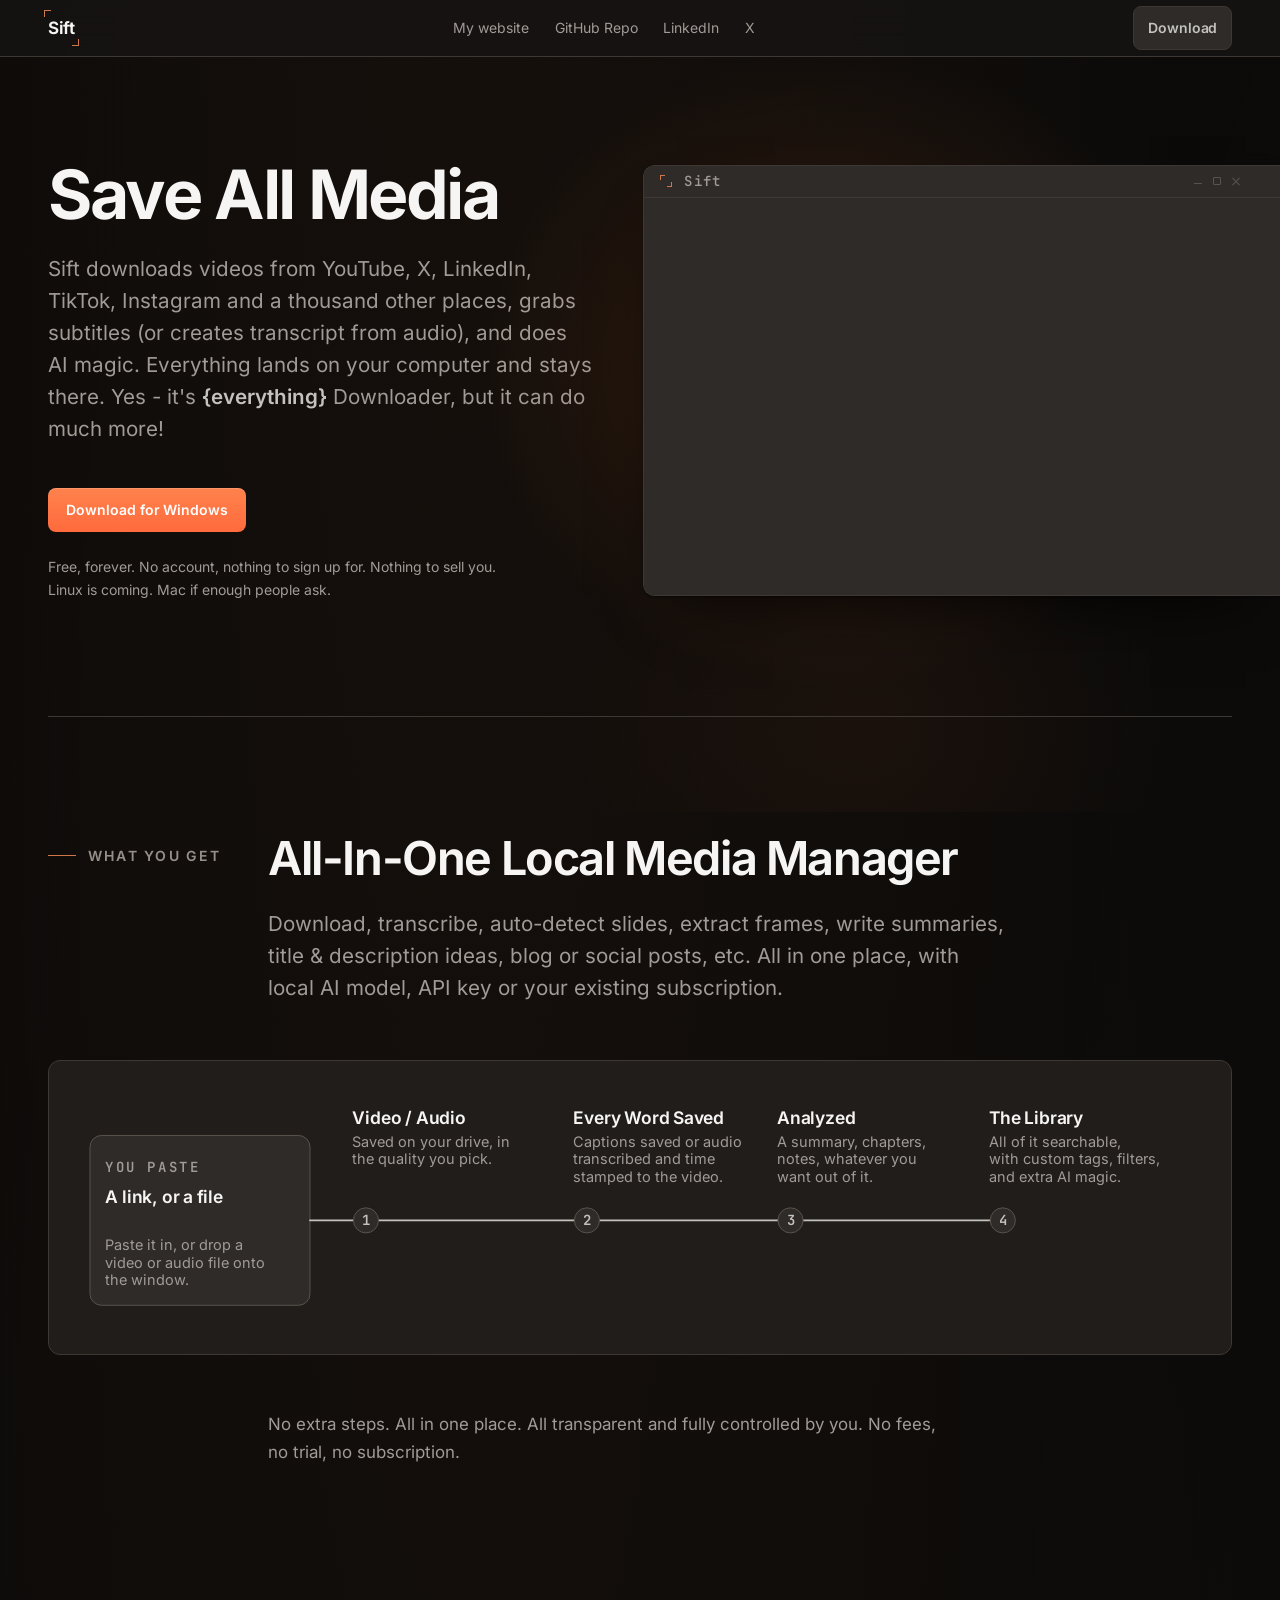
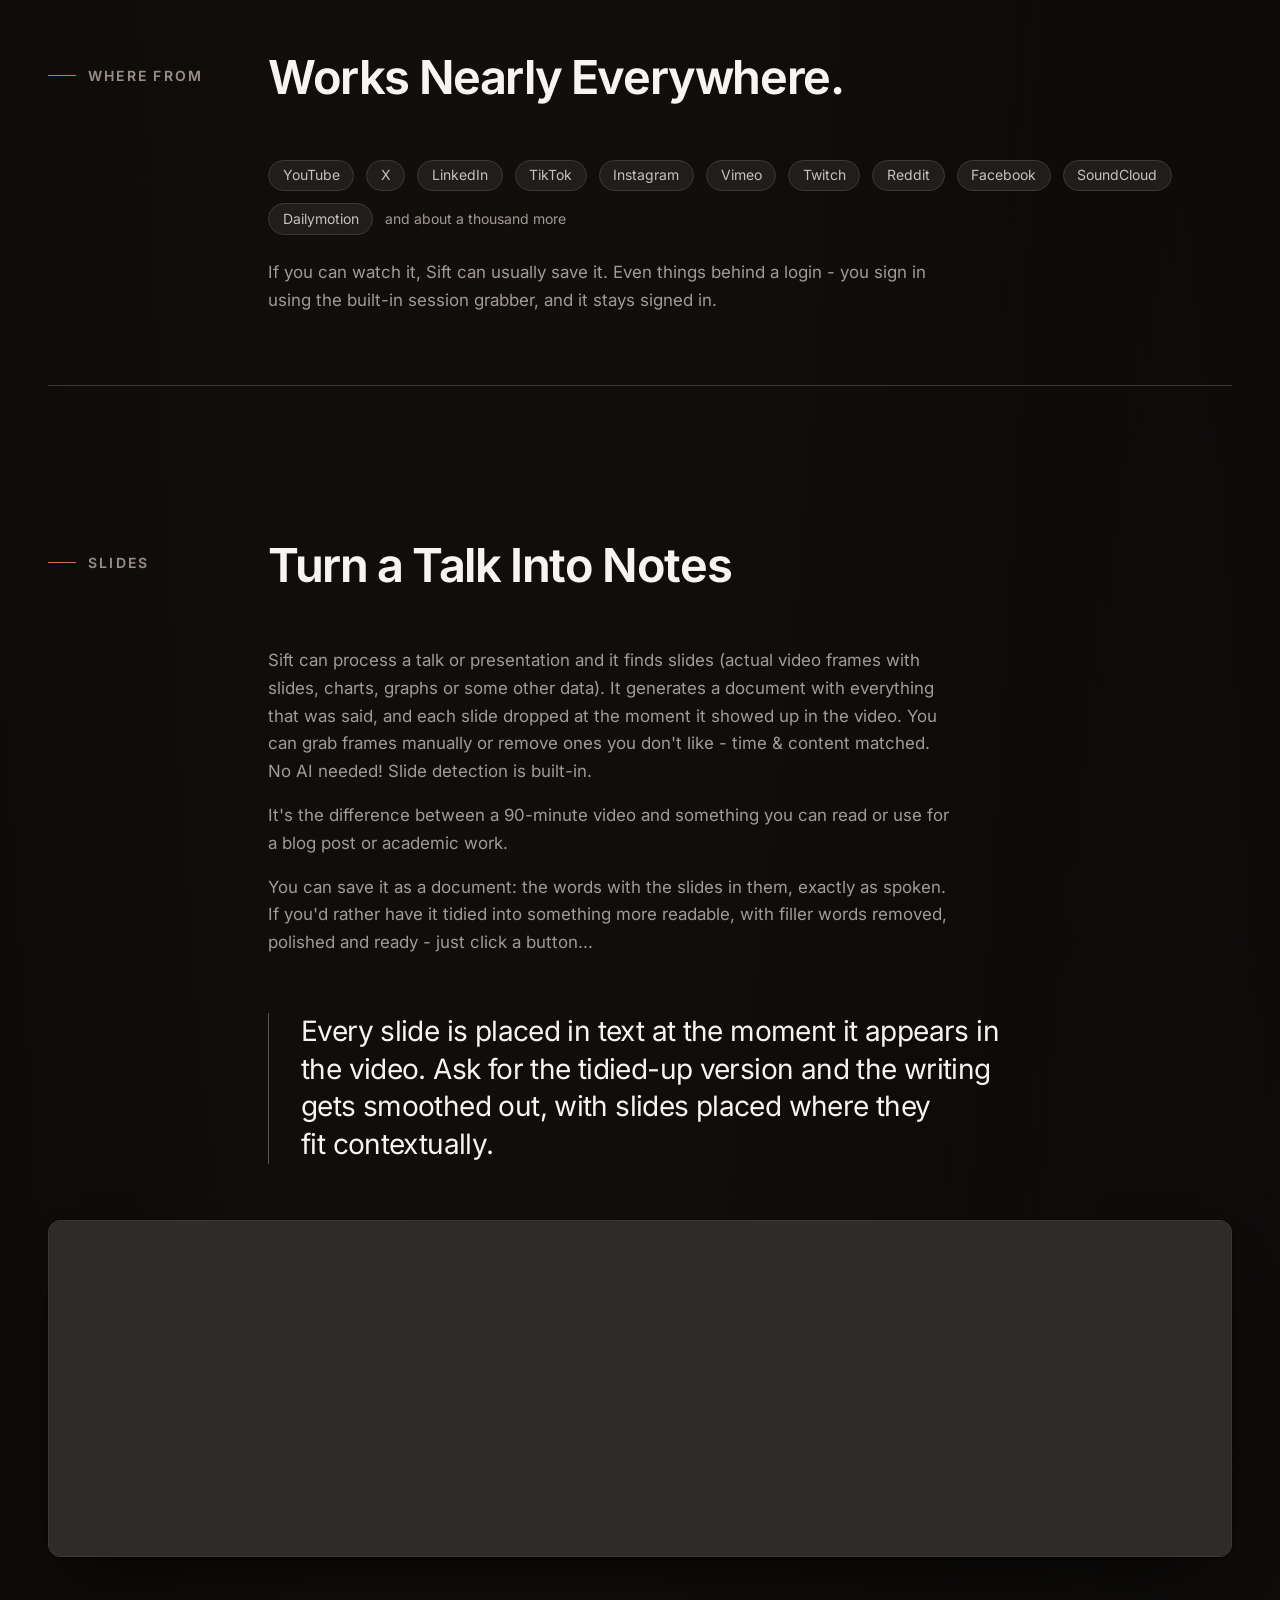
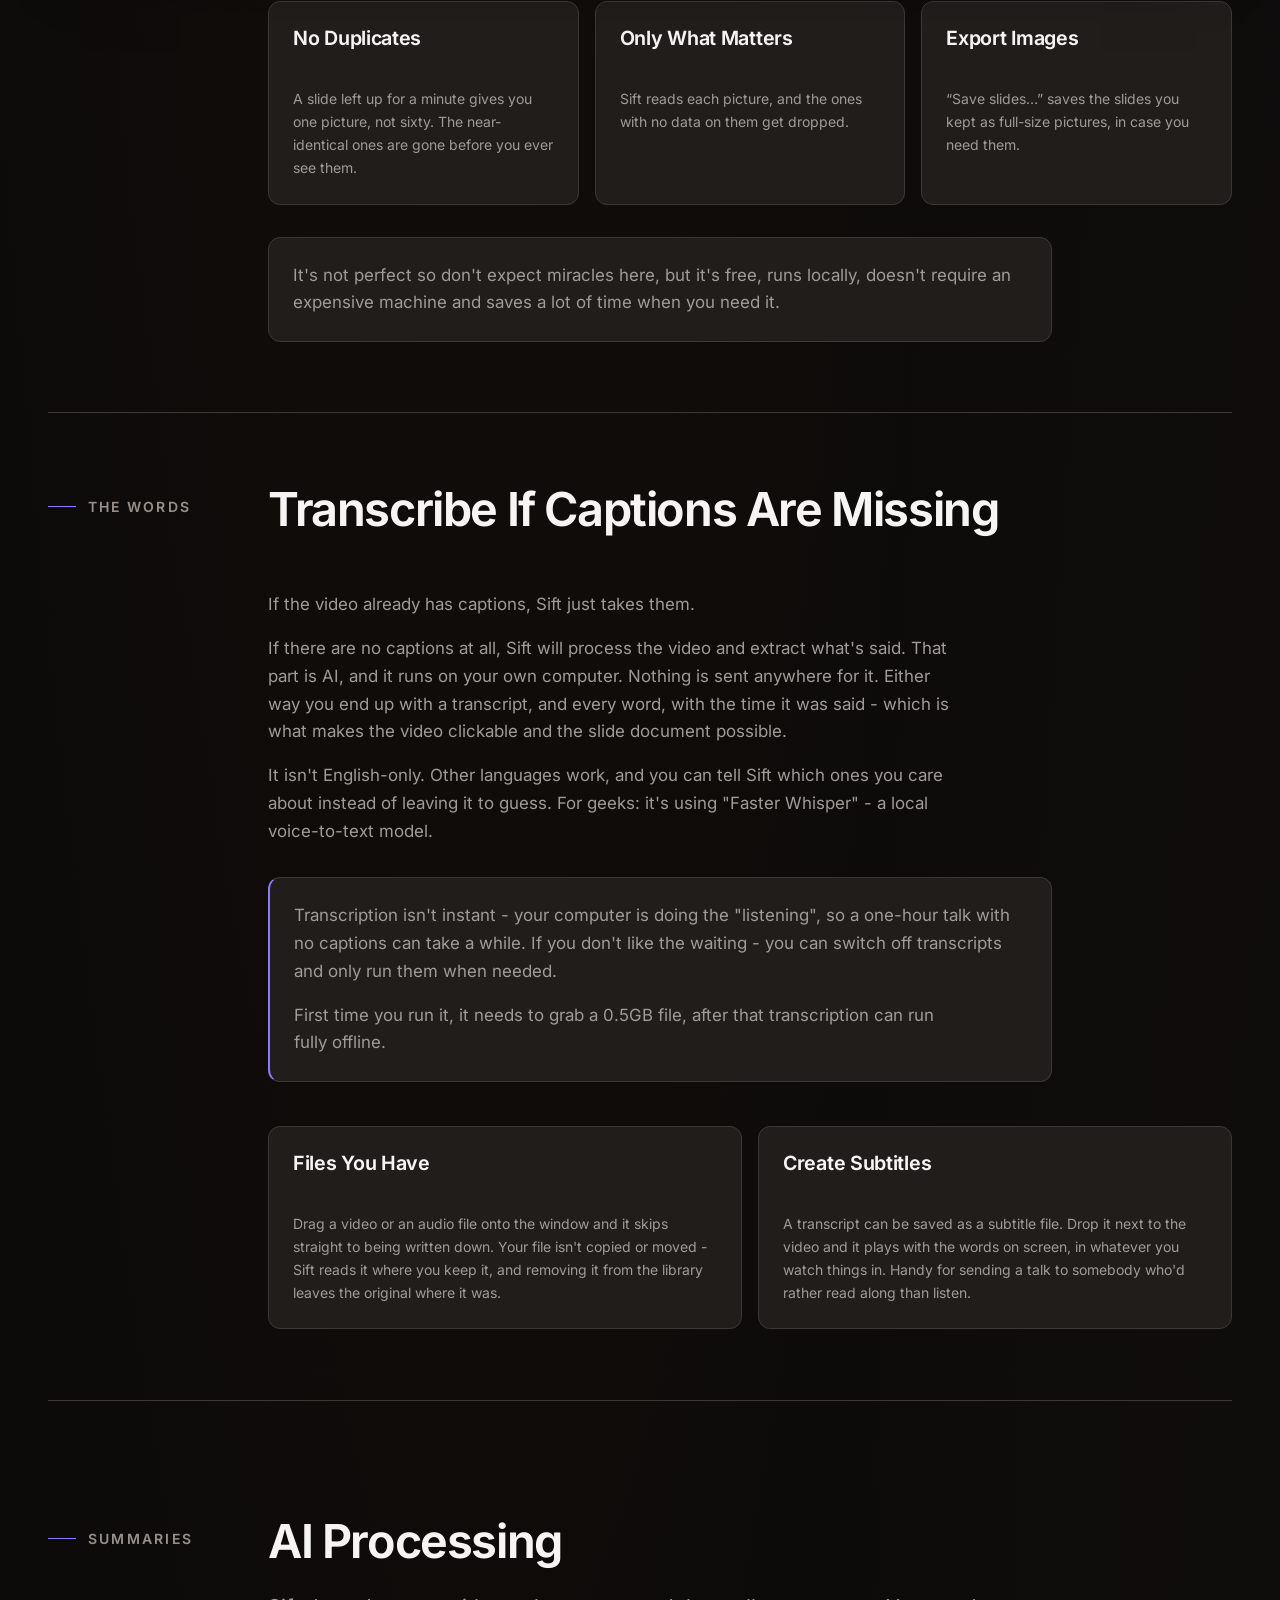
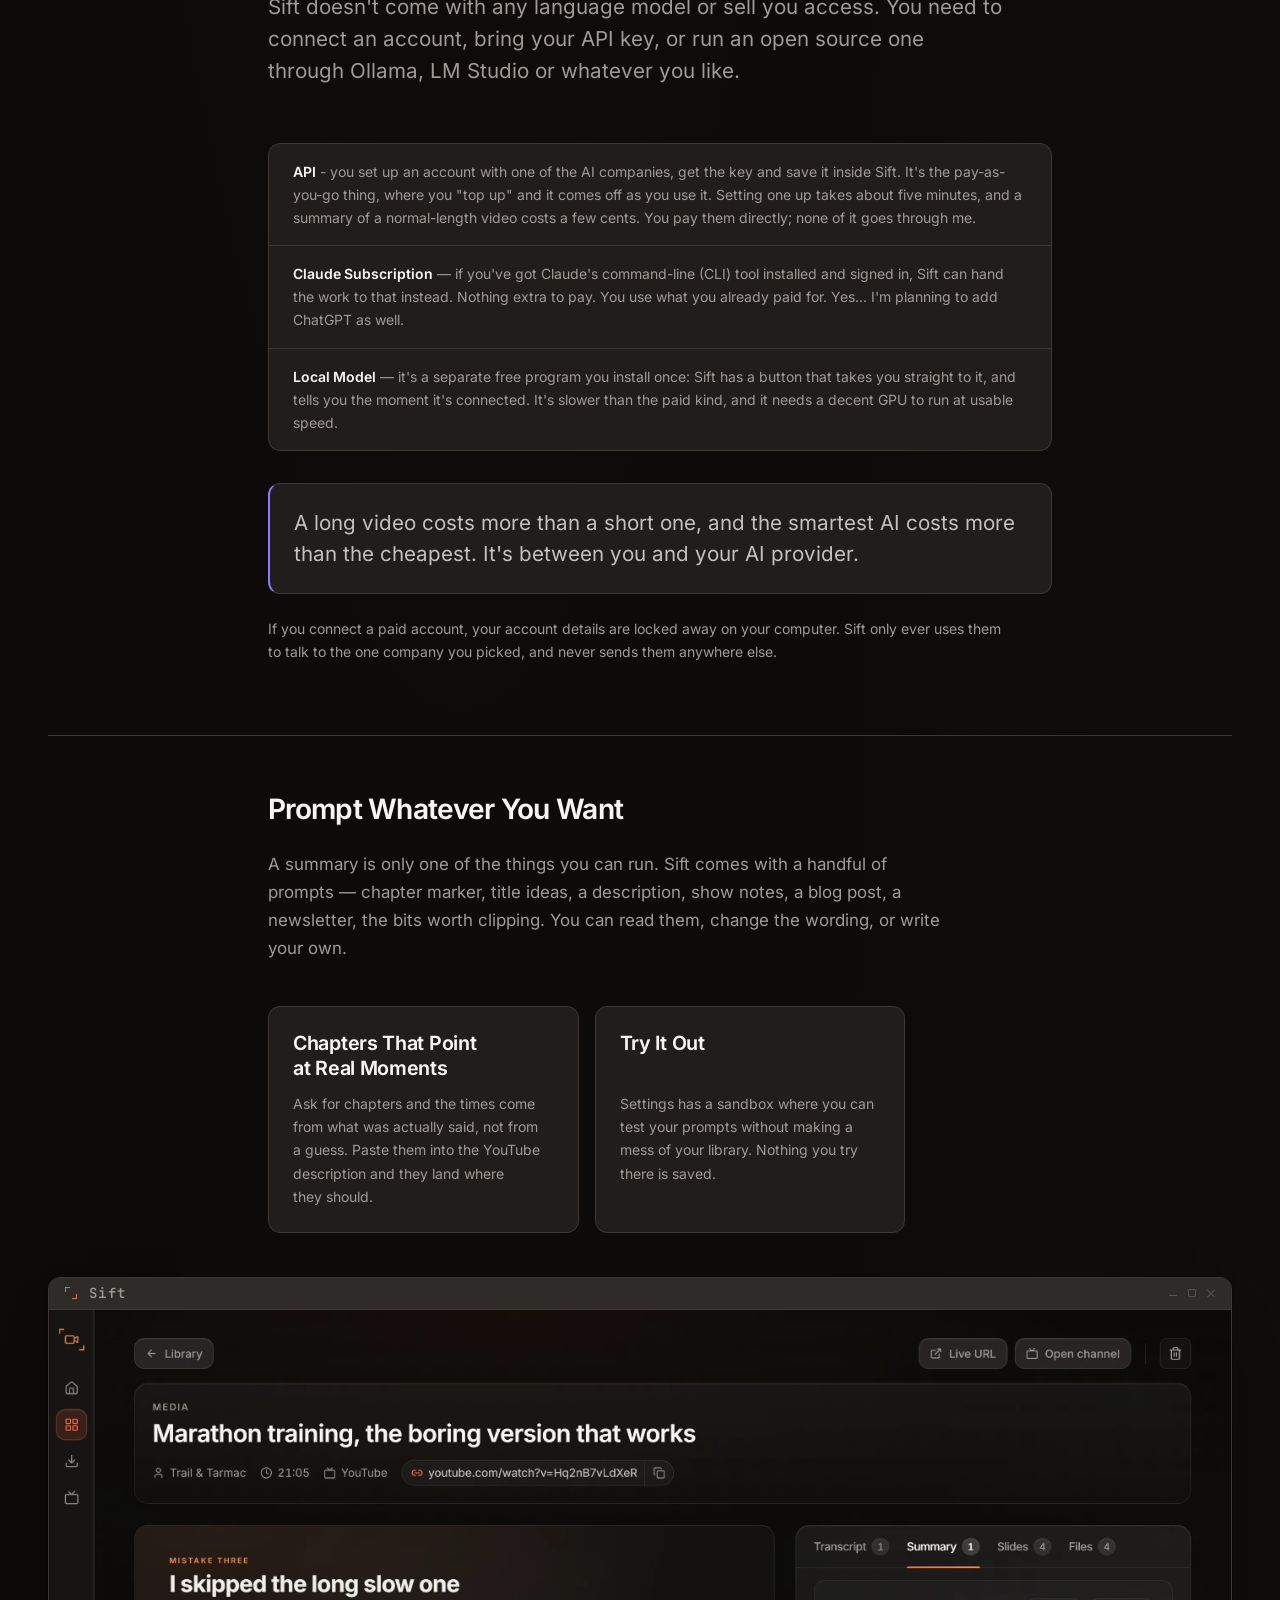
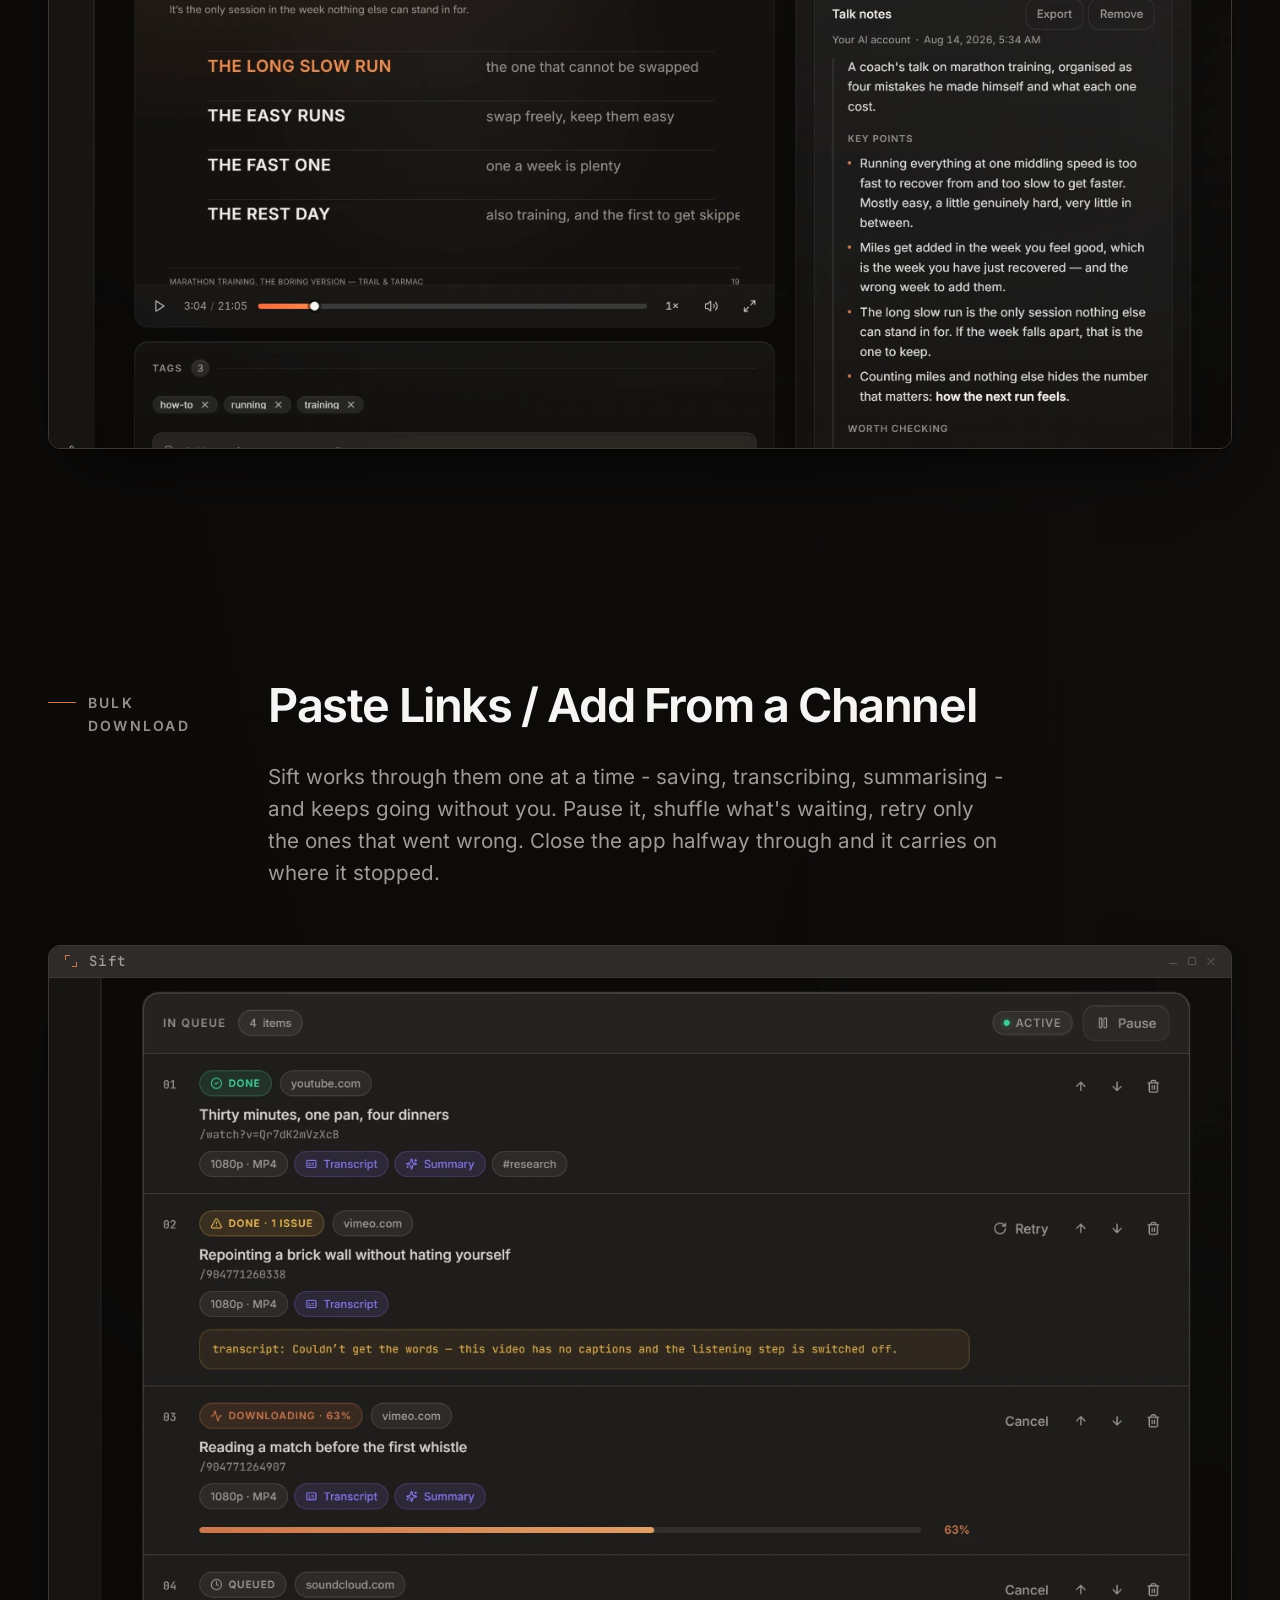
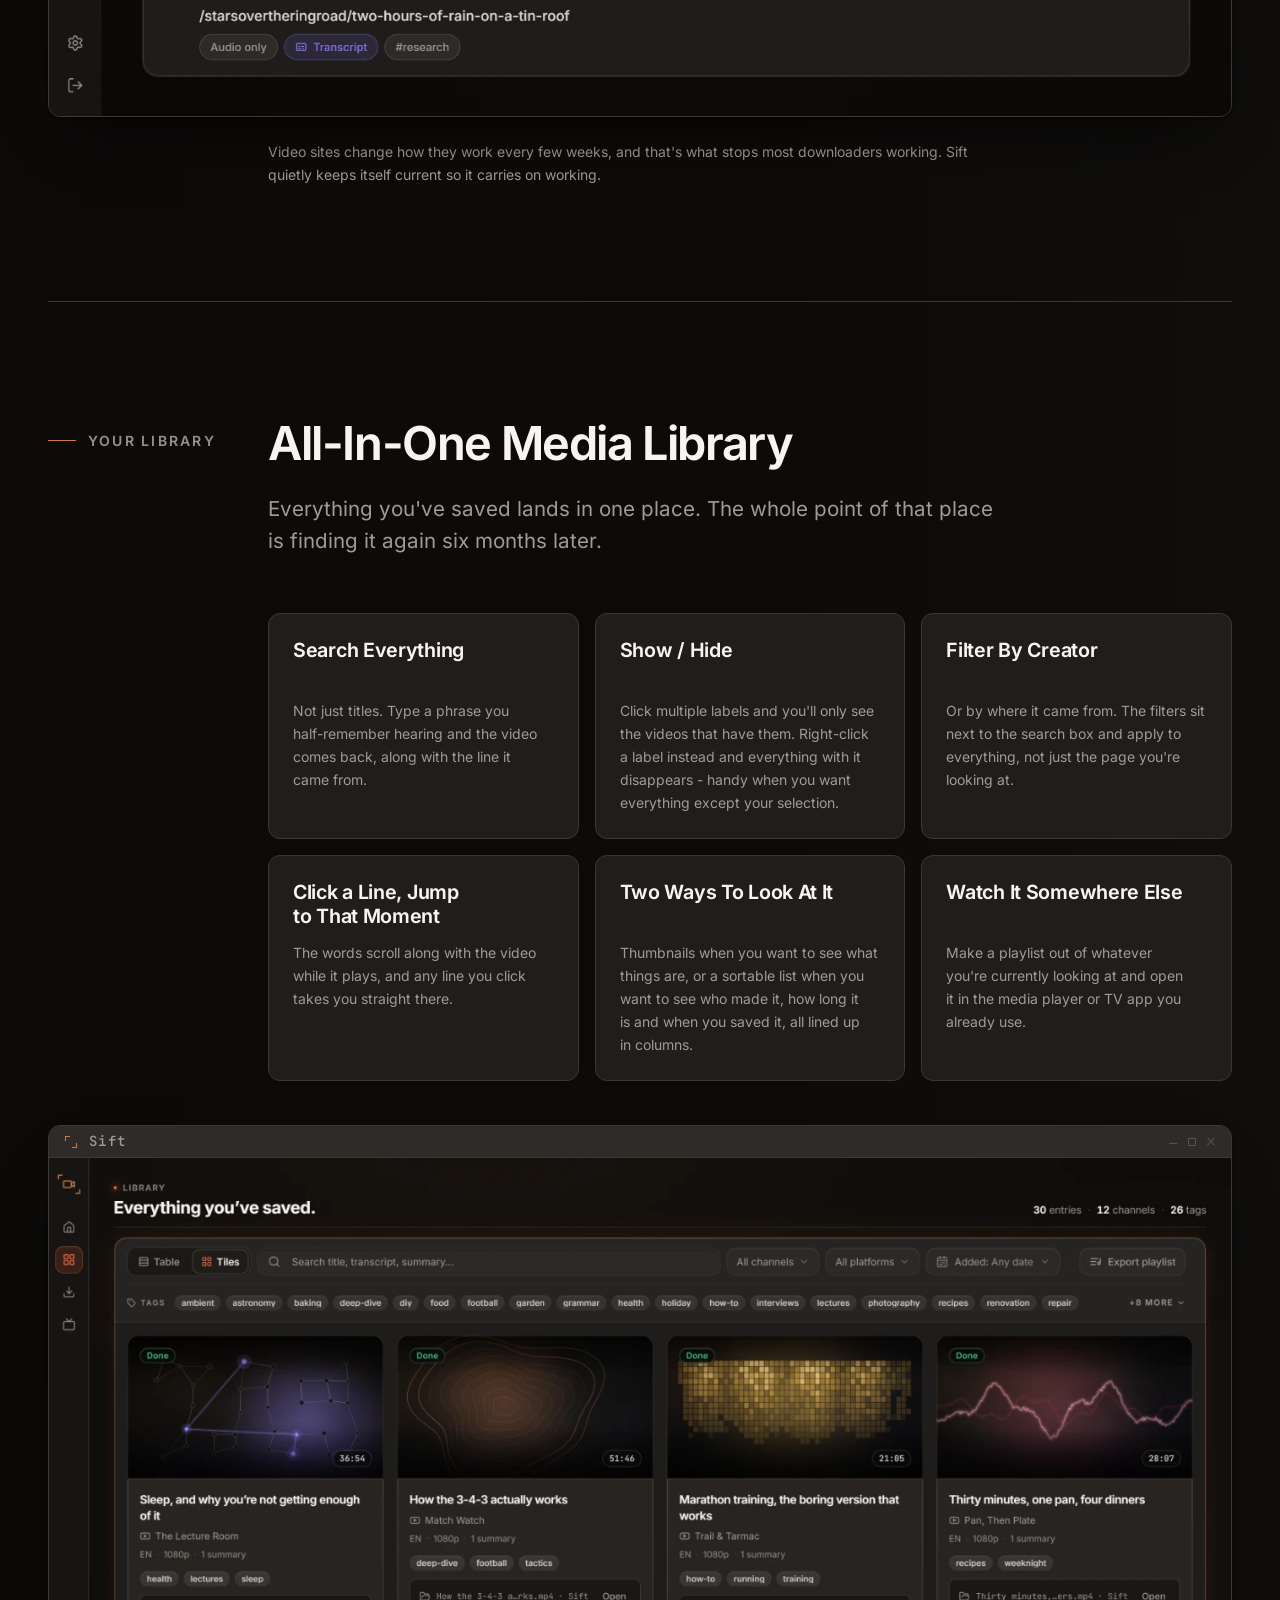
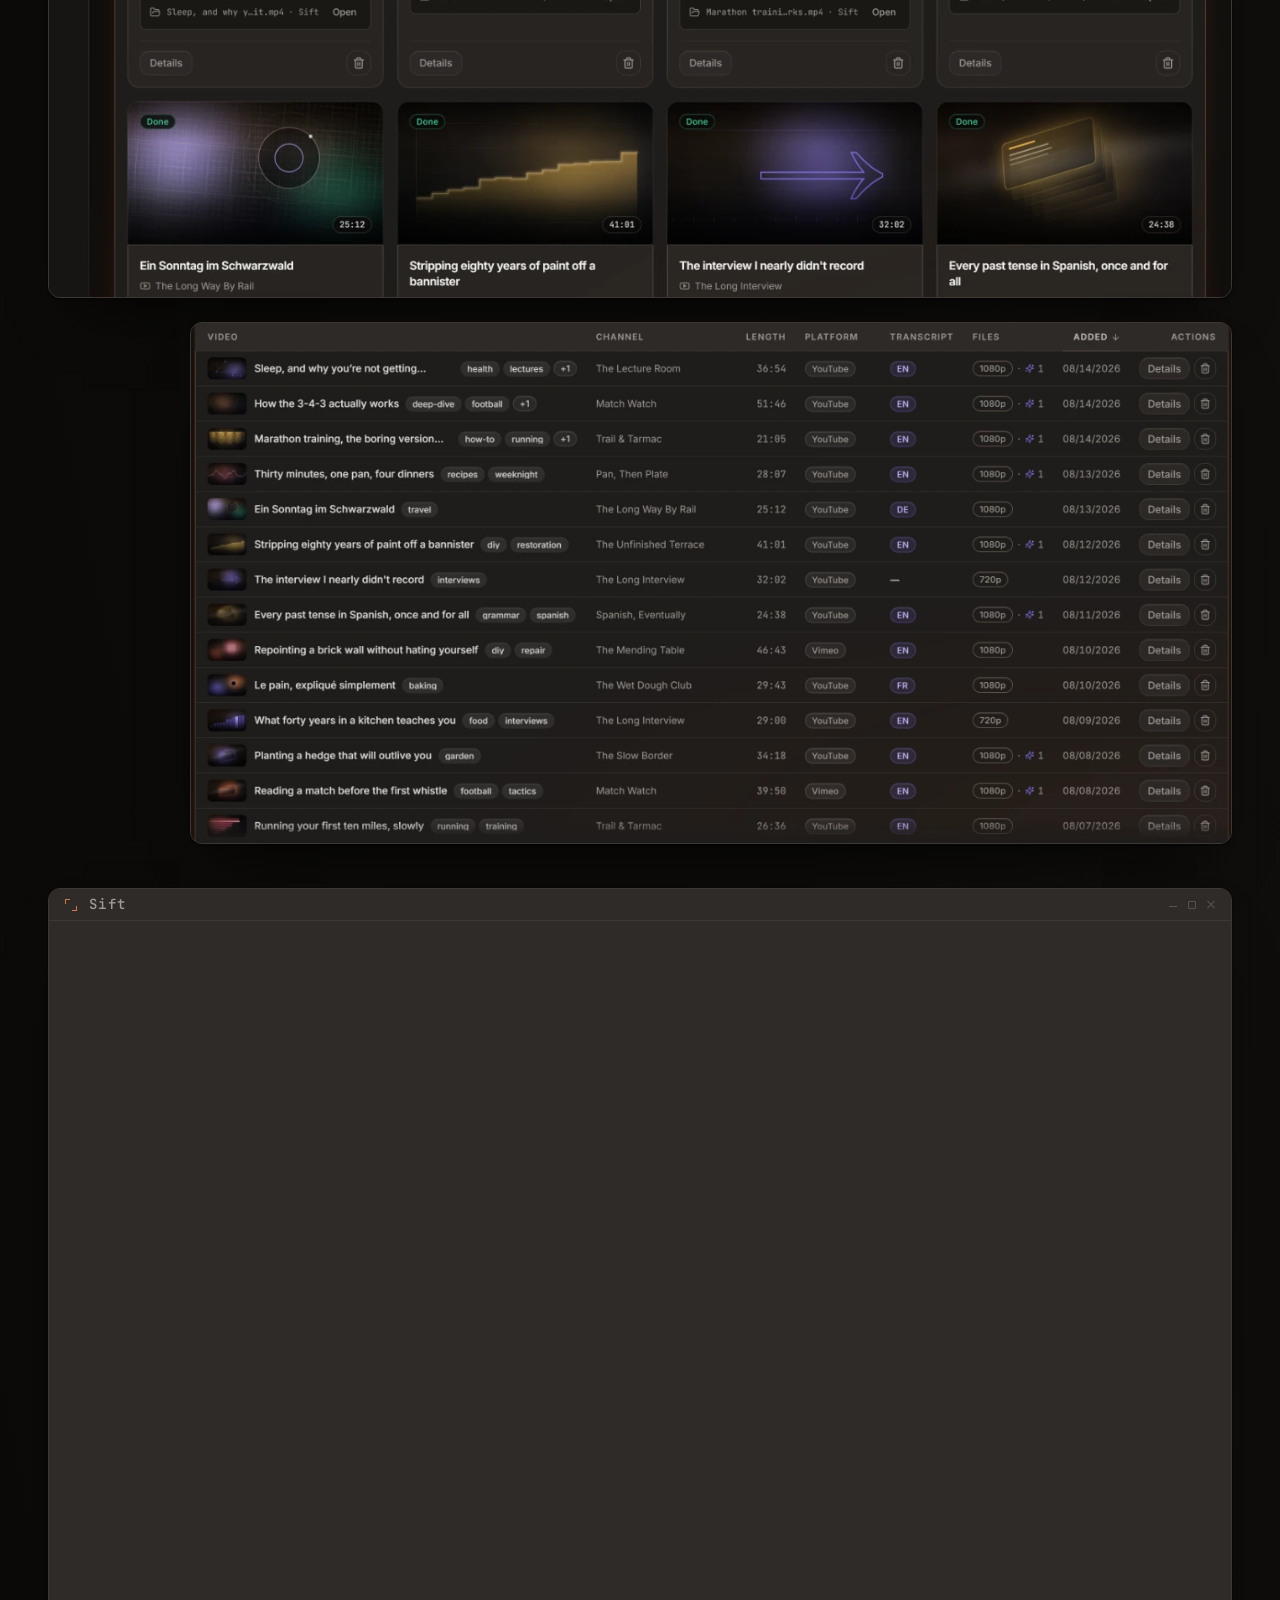
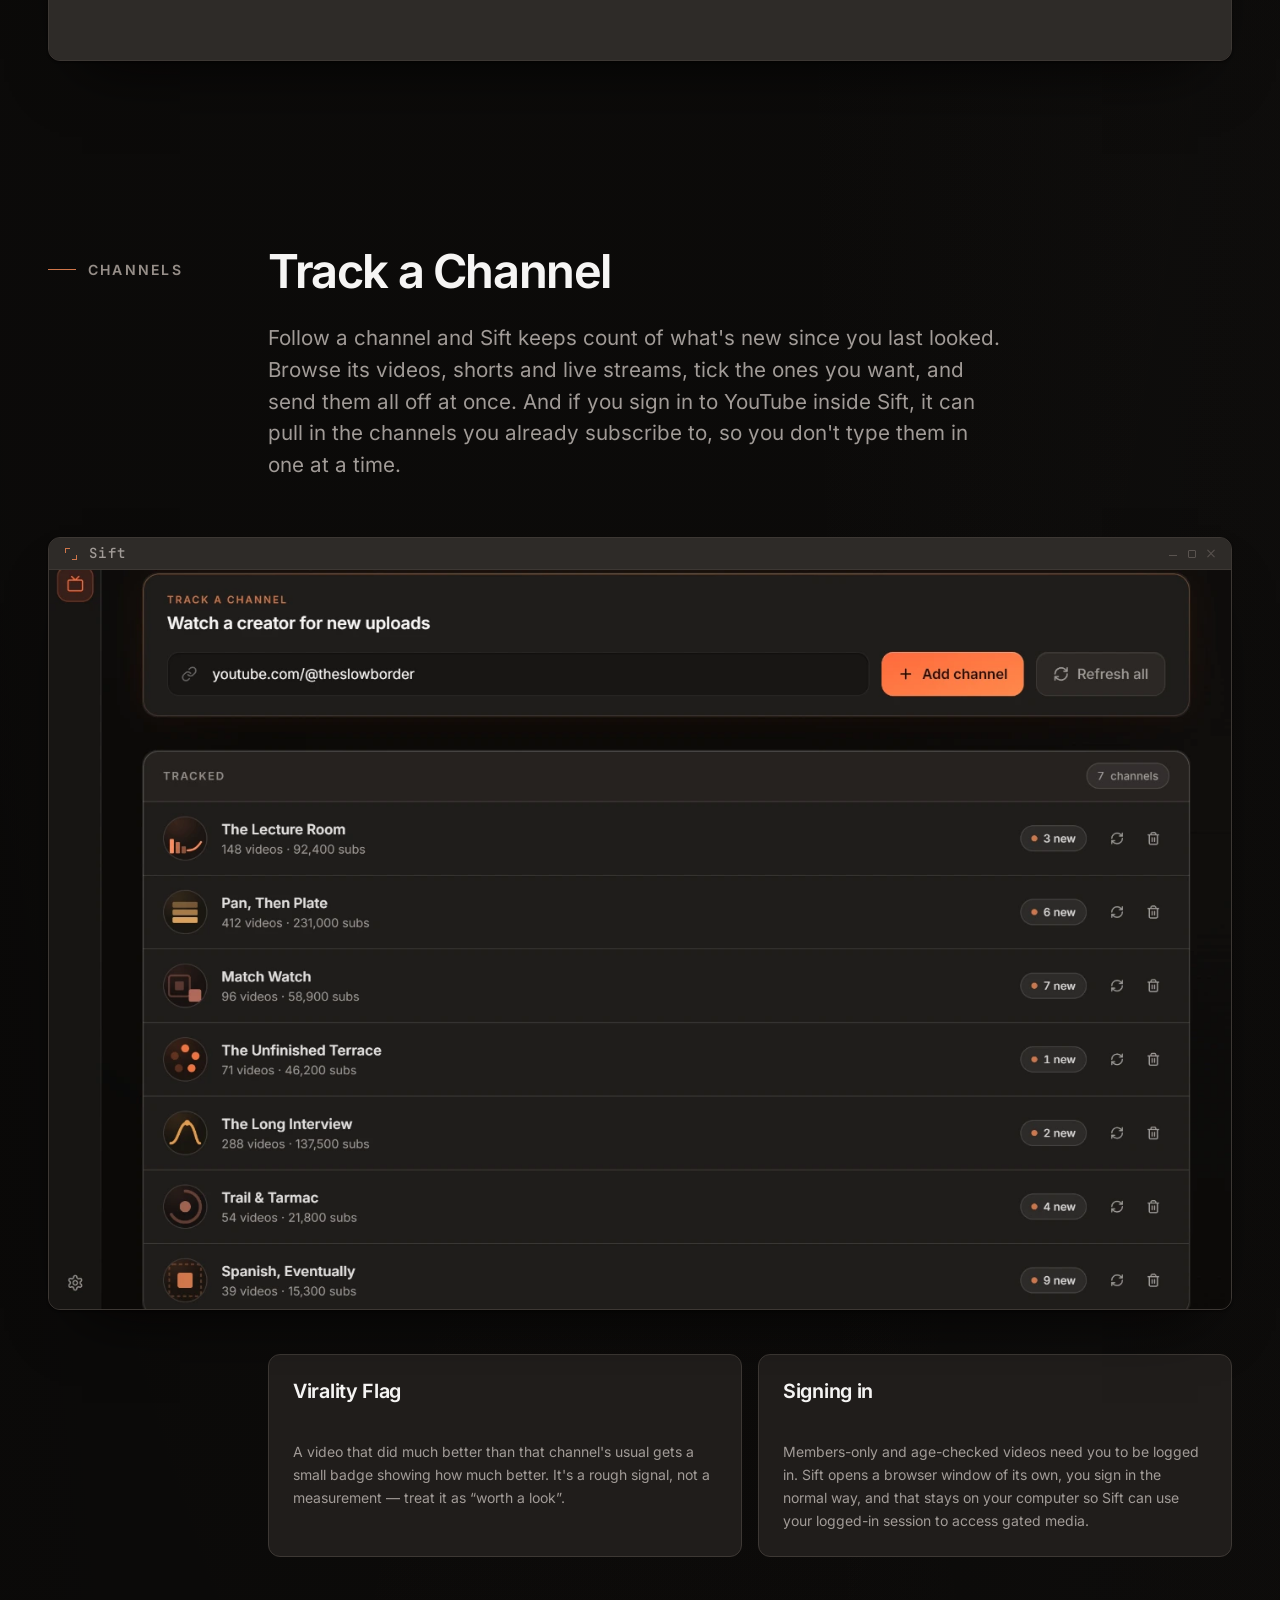
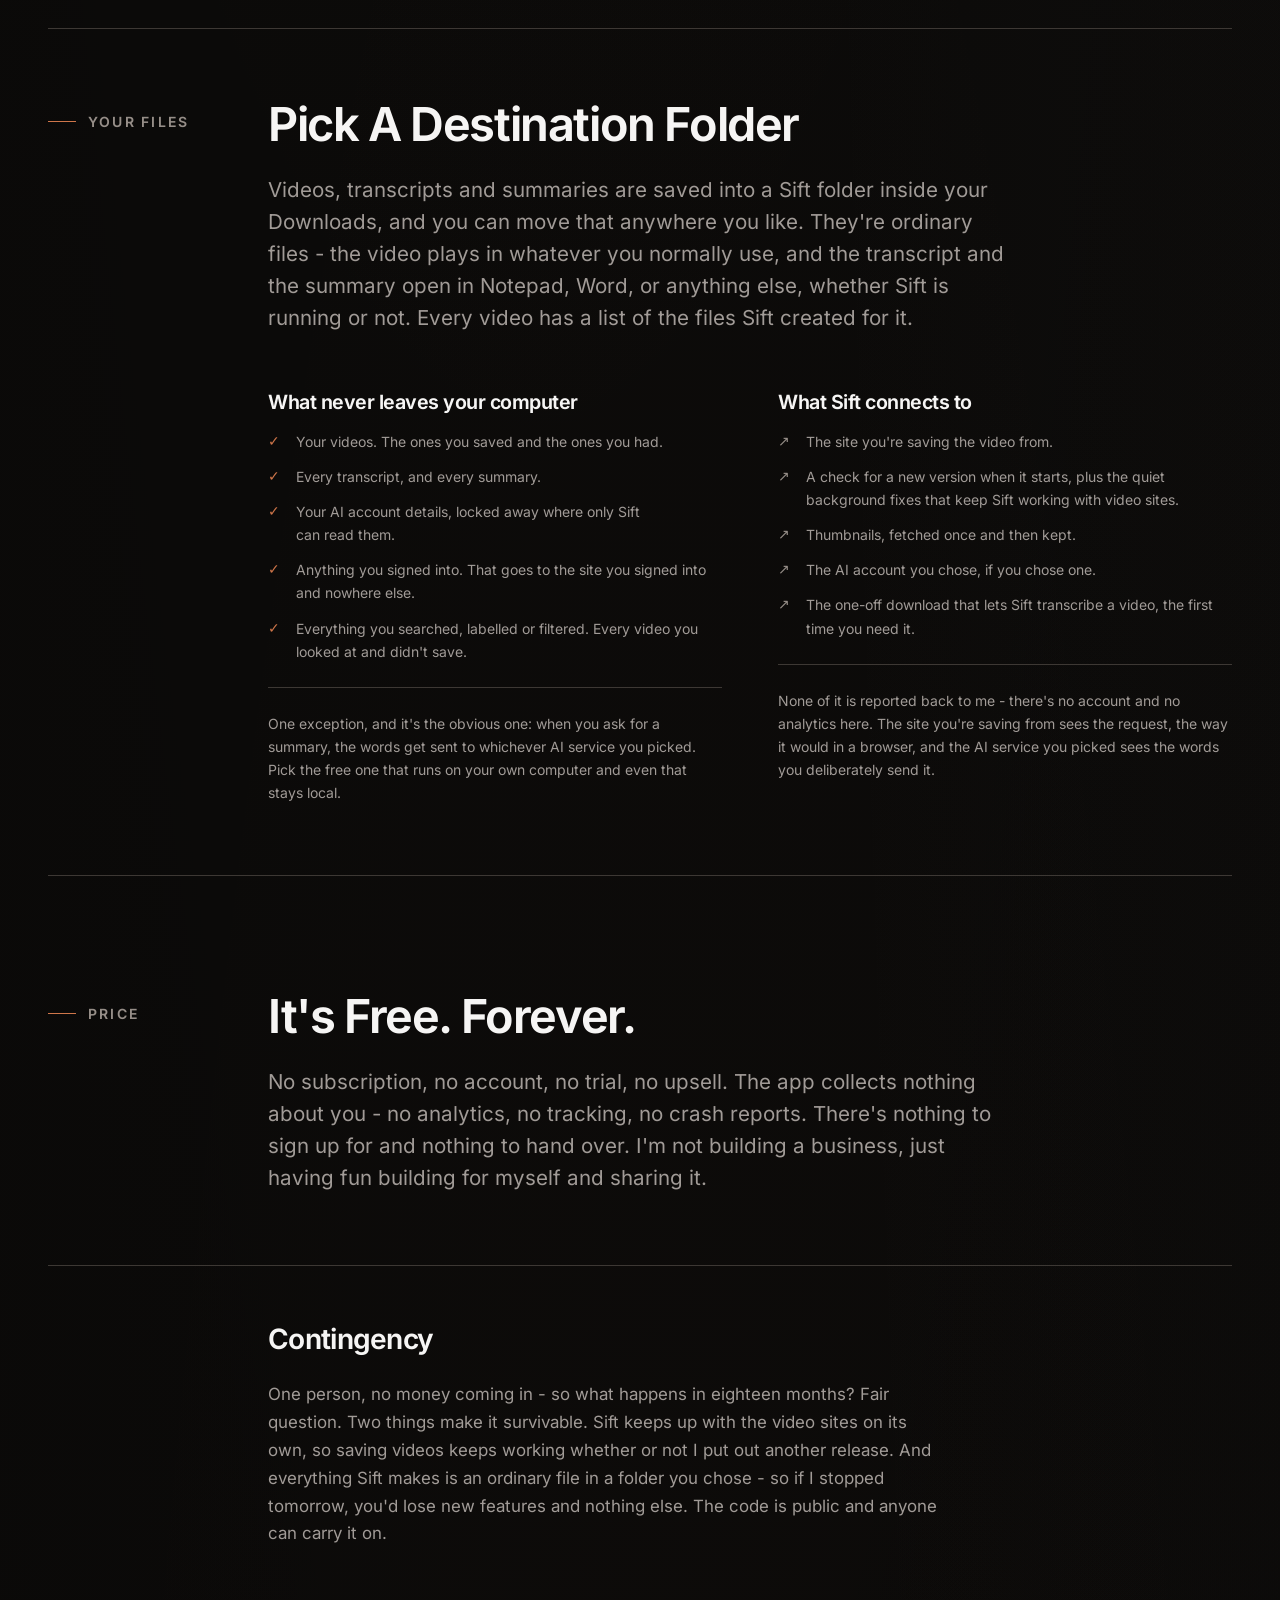
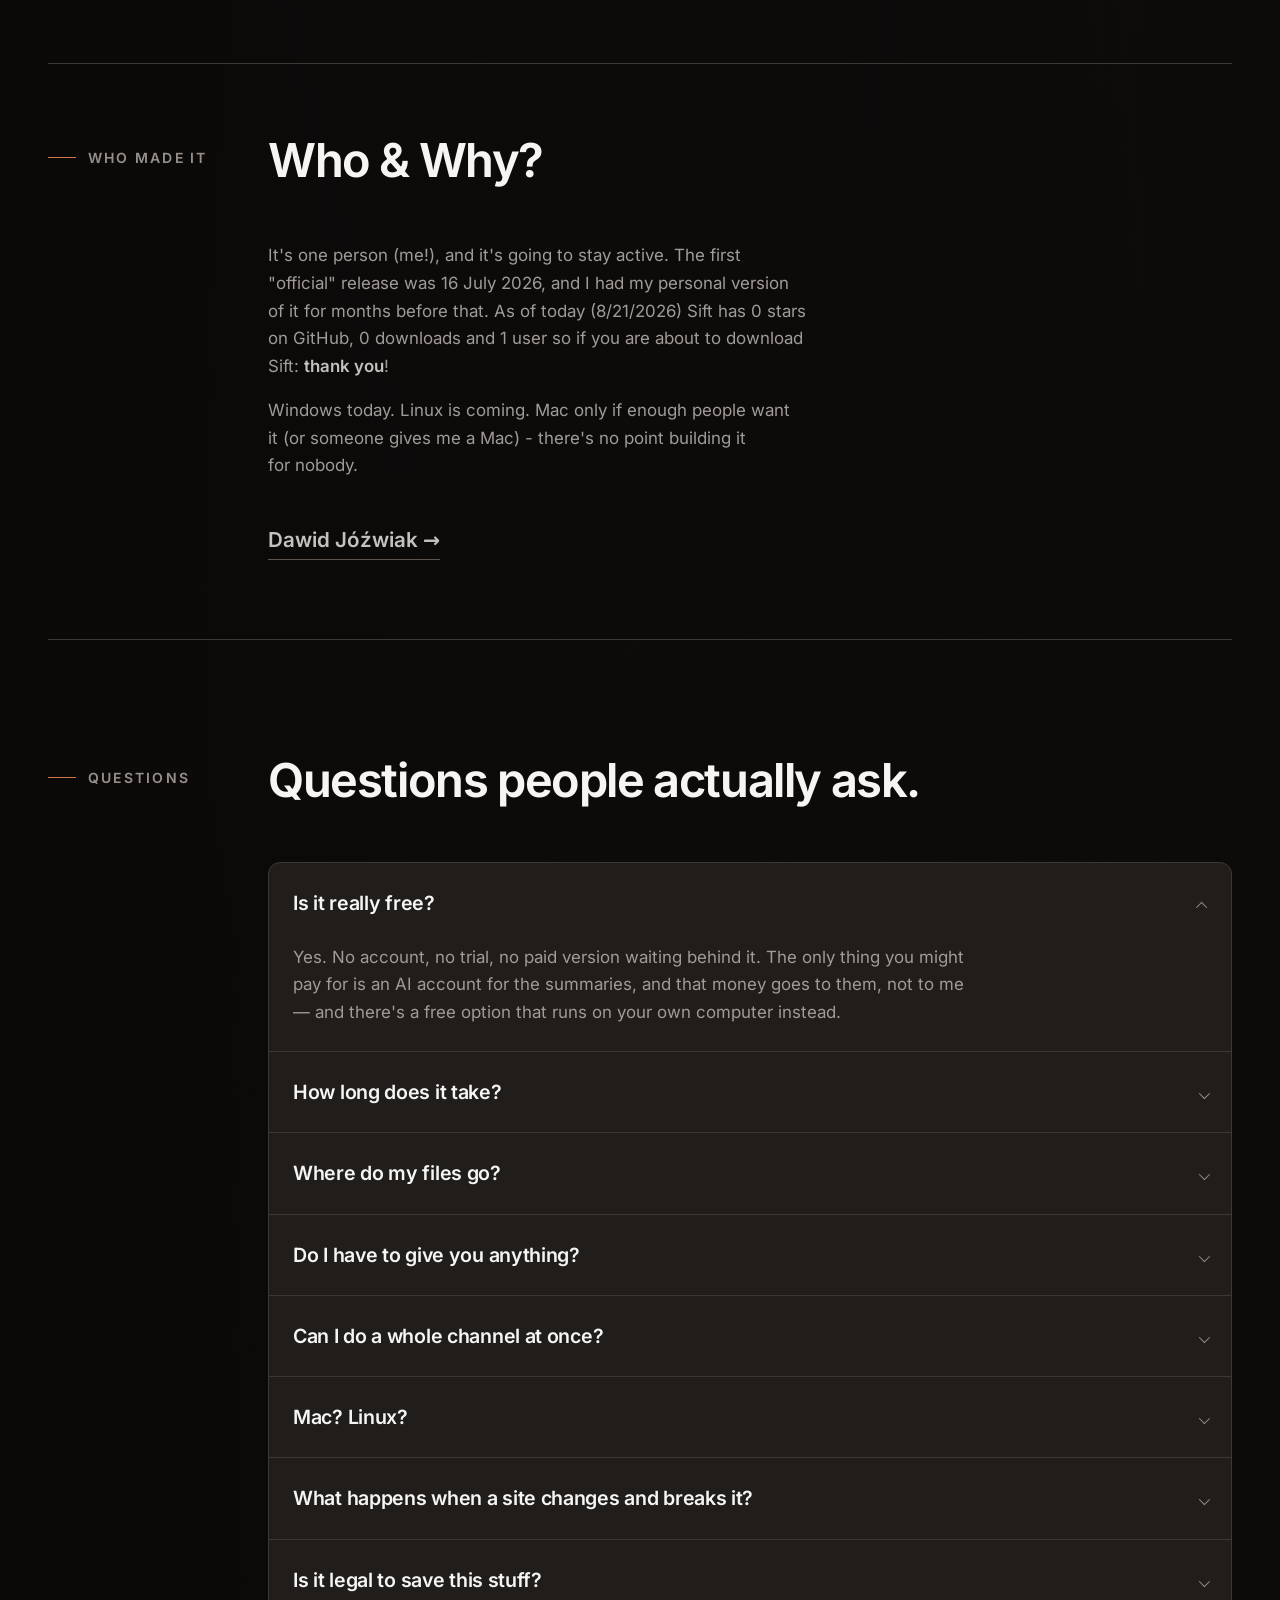
==== index.html @ 21a965f6 "site: rewrite the copy, fix spelling and grammar" ====
<!doctype html>
<html lang="en">
  <head>
    <meta charset="utf-8" />
    <meta name="viewport" content="width=device-width, initial-scale=1" />

    <title>Sift - "Everything" Downloader & Media Library</title>
    <meta
      name="description"
      content="Sift saves videos from YouTube, X, LinkedIn, Instagram, TikTok and about a thousand other places, writes down everything said in them, and turns that into a summary you can use. Free, and it all stays on your computer."
    />

    <link rel="canonical" href="https://sift.dawid.ai/" />

    <meta property="og:type" content="website" />
    <meta property="og:site_name" content="Sift" />
    <meta property="og:url" content="https://sift.dawid.ai/" />
    <meta property="og:title" content="Save the video. Keep the words." />
    <meta
      property="og:description"
      content="One link in: the video, everything said in it, a short version you can skim, and a library you can search. Free, and it all stays on your computer."
    />
    <meta property="og:image" content="https://sift.dawid.ai/assets/og.png" />
    <meta property="og:image:type" content="image/png" />
    <meta property="og:image:width" content="1200" />
    <meta property="og:image:height" content="630" />
    <meta
      property="og:image:alt"
      content="Sift showing the slides it pulled out of a recorded talk, as a row of thumbnails with the time each one appeared."
    />
    <meta name="twitter:card" content="summary_large_image" />
    <meta name="twitter:title" content="Save the video. Keep the words." />
    <meta
      name="twitter:description"
      content="One link in: the video, everything said in it, a short version you can skim, and a library you can search. Free, and it all stays on your computer."
    />
    <meta name="twitter:image" content="https://sift.dawid.ai/assets/og.png" />
    <meta
      name="twitter:image:alt"
      content="Sift showing the slides it pulled out of a recorded talk, as a row of thumbnails with the time each one appeared."
    />

    <meta name="theme-color" content="#0B0A09" />
    <meta name="color-scheme" content="dark" />
    <meta name="author" content="Dawid Jóźwiak" />

    <link
      rel="icon"
      href="data:image/svg+xml,%3Csvg xmlns='http://www.w3.org/2000/svg' viewBox='0 0 32 32'%3E%3Crect width='32' height='32' rx='7' fill='%230B0A09'/%3E%3Cg fill='none' stroke='%23CF764A' stroke-width='2.2' stroke-linecap='square'%3E%3Cpath d='M7 12V7h5'/%3E%3Cpath d='M25 20v5h-5'/%3E%3C/g%3E%3Crect x='12.5' y='12.5' width='7' height='7' rx='1.6' fill='%23CF764A'/%3E%3C/svg%3E"
    />

    <link
      rel="preload"
      as="font"
      type="font/woff2"
      href="assets/fonts/inter-latin-wght-normal.woff2"
      crossorigin
    />
    <link
      rel="preload"
      as="font"
      type="font/woff2"
      href="assets/fonts/jetbrains-mono-latin-wght-normal.woff2"
      crossorigin
    />

    <link rel="stylesheet" href="assets/tokens.css" />
    <link rel="stylesheet" href="styles.css" />

    <script>
      (function () {
        var root = document.documentElement;
        root.classList.add("js");
        var still =
          window.matchMedia &&
          window.matchMedia("(prefers-reduced-motion: reduce)").matches;
        if ("IntersectionObserver" in window && !still) {
          root.classList.add("motion");
          window.setTimeout(function () {
            if (!root.hasAttribute("data-reveal-ready"))
              root.classList.remove("motion");
          }, 2000);
        }
      })();
    </script>

    <script type="application/ld+json">
      {
        "@context": "https://schema.org",
        "@type": "SoftwareApplication",
        "name": "Sift",
        "applicationCategory": "MultimediaApplication",
        "operatingSystem": "Windows",
        "softwareVersion": "0.6.2",
        "url": "https://sift.dawid.ai/",
        "image": "https://sift.dawid.ai/assets/og.png",
        "description": "Sift saves videos from YouTube, X, LinkedIn, TikTok and about a thousand other places, writes down everything said in them, and turns that into a summary you can use. Everything lands on your computer and stays there. Free, Windows.",
        "license": "https://github.com/dawid-ai/sift/blob/master/LICENSE",
        "downloadUrl": "https://github.com/dawid-ai/sift/releases/latest/download/Sift-Setup.exe",
        "isAccessibleForFree": true,
        "offers": {
          "@type": "Offer",
          "price": 0,
          "priceCurrency": "USD"
        },
        "author": {
          "@type": "Person",
          "name": "Dawid Jóźwiak",
          "url": "https://dawid.ai"
        }
      }
    </script>
  </head>

  <body class="app-canvas">
    <a class="skip-link" href="#main">Skip to content</a>

    <header class="nav" id="nav">
      <div class="nav-inner">
        <a class="nav-logo" href="#hero" aria-label="Sift — top of page">
          <span class="corner-mark nav-wordmark">Sift</span>
        </a>

        <button
          class="nav-toggle"
          type="button"
          aria-expanded="false"
          aria-controls="nav-links"
        >
          <span class="nav-toggle-bars" aria-hidden="true"></span>
          <span class="sr-only">Menu</span>
        </button>

        <nav class="nav-links" id="nav-links" aria-label="Sections">
          <a href="https://dawid.ai">My website</a>
          <a href="https://github.com/dawid-ai/sift">GitHub Repo</a>
          <a href="https://www.linkedin.com/in/dawid-ai/">LinkedIn</a>
          <a href="https://x.com/Dawid_AI_">X</a>
        </nav>

        <a
          class="btn btn-quiet btn-sm nav-cta"
          href="https://github.com/dawid-ai/sift/releases/latest/download/Sift-Setup.exe"
          >Download</a
        >
      </div>
    </header>

    <main id="main" tabindex="-1">
      <!-- ===================================================================
           1. HERO
           =================================================================== -->
      <section class="section section-hero" id="hero">
        <div class="wrap">
          <div class="hero-copy">
            <h1 class="hero-title">
              Save All Media
            </h1>
            <p class="lede hero-lede">
              Sift downloads videos from YouTube, X, LinkedIn, TikTok, Instagram and a
              thousand other places, grabs subtitles (or creates transcript from audio), and
              does AI magic. Everything lands
              on your computer and stays there. Yes - it's <strong>{everything}</strong> Downloader, but it can do much more!
            </p>

            <div class="cta-row">
              <a
                class="btn btn-primary"
                href="https://github.com/dawid-ai/sift/releases/latest/download/Sift-Setup.exe"
                >Download for Windows</a
              >
            </div>

            <p class="hero-fineprint">
              <span class="hero-fineprint-line"
                >Free, forever. No account, nothing to sign up for. Nothing to sell you.</span
              >
              <span class="hero-fineprint-line"
                >Linux is coming. Mac if enough people ask.</span
              >
            </p>
          </div>

          <div class="hero-stage">
            <figure class="shot shot-hero" id="shot-home">
              <div class="shot-chrome" aria-hidden="true">
                <span class="corner-mark shot-chrome-mark"></span>
                <span class="shot-chrome-name">Sift</span>
                <span class="shot-chrome-controls"><i></i><i></i><i></i></span>
              </div>
              <div class="shot-media">
                <picture>
                  <source
                    type="image/webp"
                    srcset="
                      assets/shots/gen/hero-home-640.webp   640w,
                      assets/shots/gen/hero-home-1100.webp 1100w,
                      assets/shots/gen/hero-home-1680.webp 1680w
                    "
                    sizes="(max-width: 47.999rem) 1184px, (min-width: 72rem) 54vw, (min-width: 50rem) calc(100vw - 5rem), 92vw"
                  />
                  <img
                    src="assets/shots/gen/hero-home-1400.png"
                    width="1400"
                    height="875"
                    fetchpriority="high"
                    decoding="async"
                    alt="Sift's home screen with a video link pasted in, showing the title, thumbnail, channel and the quality options, ready to save."
                  />
                </picture>
              </div>
            </figure>
          </div>
        </div>
      </section>



      <!-- ===================================================================
           3. WHAT YOU GET
           =================================================================== -->
      <section class="section" id="chain">
        <div class="wrap">
          <header class="section-head">
            <p class="eyebrow">What you get</p>
            <h2>All-In-One Local Media Manager</h2>
            <p class="lede">
              Download, transcribe, auto-detect slides, extract frames, write summaries, title & description ideas, blog or social posts, etc.
              All in one place, with local AI model, API key or your existing subscription.
            </p>
          </header>

          <!-- Two renderings, one shown at a time: .chain-canvas is the wide-screen
               SVG (aria-hidden, a picture of the text below it); .chain-flow is the
               same content as HTML, and is the mobile rendering and the accessible
               text. Spine neutral, glyphs --accent-muted, no coral. -->
          <figure class="chain-diagram" id="chain-diagram">
            <div class="chain-canvas" aria-hidden="true">
              <svg
                class="chain-svg"
                viewBox="0 68 1200 238"
                role="presentation"
                focusable="false"
                xmlns="http://www.w3.org/2000/svg"
              >
                <!-- the input: a different shape, and deliberately unnumbered -->
                <rect
                  class="cd-chip cd-fade"
                  x="30"
                  y="112"
                  width="228"
                  height="176"
                  rx="12"
                />
                <text class="cd-kicker cd-in" style="--d: 80ms" x="46" y="150">
                  YOU PASTE
                </text>
                <text
                  class="cd-node-label cd-in"
                  style="--d: 120ms"
                  x="46"
                  y="182"
                >
                  A link, or a file
                </text>
                <text class="cd-detail cd-in" style="--d: 160ms" x="46" y="231">
                  Paste it in, or drop a
                  <tspan x="46" dy="18">video or audio file onto</tspan>
                  <tspan x="46" dy="18">the window.</tspan>
                </text>

                <!-- the spine: this is Sift, and it runs the whole way. It draws
                     itself LINEARLY over 800ms, which is what lets every node be
                     timed off the moment the drawing head reaches its column. -->
                <line
                  class="cd-spine cd-draw"
                  style="--d: 180ms; --dur: 800ms"
                  pathLength="1"
                  x1="258"
                  y1="200"
                  x2="976"
                  y2="200"
                />

                <!-- 1 · the video — the spine reaches x=316 at 242ms -->
                <text
                  class="cd-node-label cd-in"
                  style="--d: 312ms"
                  x="302"
                  y="100"
                >
                  Video / Audio
                </text>
                <text
                  class="cd-detail cd-in"
                  style="--d: 352ms"
                  x="302"
                  y="124"
                >
                  Saved on your drive, in
                  <tspan x="302" dy="18">the quality you pick.</tspan>
                  
                </text>
                <circle
                  class="cd-dot cd-pop"
                  style="--d: 242ms"
                  cx="316"
                  cy="200"
                  r="13"
                />
                <text
                  class="cd-num cd-fade"
                  style="--d: 292ms"
                  x="316"
                  y="204.5"
                >
                  1
                </text>

                <!-- 2 · every word — reached at 488ms -->
                <text
                  class="cd-node-label cd-in"
                  style="--d: 558ms"
                  x="531"
                  y="100"
                >
                  Every Word Saved
                </text>
                <text
                  class="cd-detail cd-in"
                  style="--d: 598ms"
                  x="531"
                  y="124"
                >
                  Captions saved or audio
                  <tspan x="531" dy="18">transcribed and time</tspan>
                  <tspan x="531" dy="18">stamped to the video.</tspan>
                  
                </text>
                <circle
                  class="cd-dot cd-pop"
                  style="--d: 488ms"
                  cx="545"
                  cy="200"
                  r="13"
                />
                <text
                  class="cd-num cd-fade"
                  style="--d: 538ms"
                  x="545"
                  y="204.5"
                >
                  2
                </text>

                <!-- 3 · the short version — reached at 733ms -->
                <text
                  class="cd-node-label cd-in"
                  style="--d: 803ms"
                  x="742"
                  y="100"
                >
                  Analyzed
                </text>
                <text
                  class="cd-detail cd-in"
                  style="--d: 843ms"
                  x="742"
                  y="124"
                >
                  A summary, chapters,
                  <tspan x="742" dy="18">notes, whatever you</tspan>
                  <tspan x="742" dy="18">want out of it.</tspan>
                </text>
                <circle
                  class="cd-dot cd-pop"
                  style="--d: 733ms"
                  cx="756"
                  cy="200"
                  r="13"
                />
                <text
                  class="cd-num cd-fade"
                  style="--d: 783ms"
                  x="756"
                  y="204.5"
                >
                  3
                </text>

                <!-- 4 · a library — reached at 979ms -->
                <text
                  class="cd-node-label cd-in"
                  style="--d: 1049ms"
                  x="962"
                  y="100"
                >
                  The Library
                </text>
                <text
                  class="cd-detail cd-in"
                  style="--d: 1089ms"
                  x="962"
                  y="124"
                >
                  All of it searchable,
                  <tspan x="962" dy="18">with custom tags, filters,</tspan>
                  <tspan x="962" dy="18">and extra AI magic.</tspan>
                  
                </text>
                <circle
                  class="cd-dot cd-pop"
                  style="--d: 979ms"
                  cx="976"
                  cy="200"
                  r="13"
                />
                <text
                  class="cd-num cd-fade"
                  style="--d: 1029ms"
                  x="976"
                  y="204.5"
                >
                  4
                </text>
              </svg>
            </div>

            <div class="chain-flow">
              <div class="chain-input">
                <p class="chain-input-kicker">You paste</p>
                <h3 class="chain-label">A link, or a file</h3>
                <p class="chain-detail">
                  Paste it in, or drop a video or audio file onto the window.
                </p>
              </div>

              <ol class="chain-nodes">
                <li class="chain-node" id="chain-node-1">
                  <span class="chain-num" aria-hidden="true">1</span>
                  <h3 class="chain-label">Video / Audio</h3>
                  <p class="chain-detail">
                    Saved on your drive, in the quality you pick.
                  </p>
                </li>
                <li class="chain-node" id="chain-node-2">
                  <span class="chain-num" aria-hidden="true">2</span>
                  <h3 class="chain-label">Every Word Saved</h3>
                  <p class="chain-detail">
                    Captions saved or audio transcribed and time stamped to the video.
                  </p>
                </li>
                <li class="chain-node" id="chain-node-3">
                  <span class="chain-num" aria-hidden="true">3</span>
                  <h3 class="chain-label">Analyzed</h3>
                  <p class="chain-detail">
                    A summary, chapters, notes, whatever you want out of it.
                  </p>
                </li>
                <li class="chain-node" id="chain-node-4">
                  <span class="chain-num" aria-hidden="true">4</span>
                  <h3 class="chain-label">The Library</h3>
                  <p class="chain-detail">
                    All of it searchable, with custom tags, filters, and extra AI magic.
                  </p>
                </li>
              </ol>
            </div>
          </figure>

          <p class="prose chain-closing">
            No extra steps. All in one place. All transparent and fully controlled by you. No fees, no trial, no subscription. 
          </p>
        </div>
      </section>

      <!-- ===================================================================
           3b. PLATFORMS
           =================================================================== -->
      <section class="section section-tight section-no-rule" id="platforms">
        <div class="wrap">
          <header class="section-head">
            <p class="eyebrow">Where from</p>
            <h2>Works Nearly Everywhere.</h2>
          </header>

          <ul class="platform-row">
            <li>YouTube</li>
            <li>X</li>
            <li>LinkedIn</li>
            <li>TikTok</li>
            <li>Instagram</li>
            <li>Vimeo</li>
            <li>Twitch</li>
            <li>Reddit</li>
            <li>Facebook</li>
            <li>SoundCloud</li>
            <li>Dailymotion</li>
            <li class="platform-more">and about a thousand more</li>
          </ul>

          <p class="prose platform-note">
            If you can watch it, Sift can usually save it. Even things behind a login
            - you sign in using the built-in session grabber, and it stays signed in.
          </p>
        </div>
      </section>

      <!-- ===================================================================
           4. SLIDES
           =================================================================== -->
      <section class="section section-major" id="slides">
        <div class="wrap">
          <header class="section-head">
            <p class="eyebrow">Slides</p>
            <h2>Turn a Talk Into Notes</h2>
          </header>

          <div class="prose">
            <p>
              Sift can process a talk or presentation and it finds slides 
              (actual video frames with slides, charts, graphs or some other data).
              It generates a document with everything that was said, and each slide
              dropped at the moment it showed up in the video. You can grab frames manually
              or remove ones you don't like - time & content matched.
              No AI needed! Slide detection is built-in.
            </p>
            <p>
              It's the difference between a 90-minute video and something you
              can read or use for a blog post or academic work.
            </p>
            <p>
              You can save it as a document: the words with the slides in them, exactly as spoken.
              If you'd rather have it tidied into something more readable, with filler words
              removed, polished and ready - just click a button...
            </p>
          </div>

          <blockquote class="pullquote">
            <p>
              Every slide is placed in text at the moment it appears in the video.
              Ask for the tidied-up version and the writing gets smoothed out, with
              slides placed where they fit contextually.
            </p>
          </blockquote>


          <figure class="shot" id="shot-slides">
            <div class="shot-media">
              <picture>
                <source
                  type="image/webp"
                  srcset="
                    assets/shots/gen/detail-slides-720.webp   720w,
                    assets/shots/gen/detail-slides-1400.webp 1400w,
                    assets/shots/gen/detail-slides-2040.webp 2040w
                  "
                  sizes="(max-width: 47.999rem) 1184px, (min-width: 79rem) 1184px, (min-width: 50rem) calc(100vw - 5rem), 92vw"
                />
                <img
                  src="assets/shots/gen/detail-slides-1184.png"
                  width="1184"
                  height="335"
                  loading="lazy"
                  decoding="async"
                  alt="Sift showing the slides it pulled out of a recorded talk as a strip of thumbnails, each with the time it appeared and a tick saying it will go in the document."
                />
              </picture>
            </div>
          </figure>

          <ul class="cards cards-3">
            <li class="card">
              <h3>No Duplicates</h3>
              <p>
                A slide left up for a minute gives you one picture, not sixty.
                The near-identical ones are gone before you ever see them.
              </p>
            </li>
            <li class="card">
              <h3>Only What Matters</h3>
              <p>
                Sift reads each picture, and the ones with no data on them
                get dropped.
              </p>
            </li>
            <li class="card">
              <h3>Export Images</h3>
              <p>
                “Save slides…” saves the slides you kept as full-size pictures,
                in case you need them.
              </p>
            </li>
          </ul>

          <div class="honest-note">
            <p>
              It's not perfect so don't expect miracles here, but it's free, runs locally,
              doesn't require an expensive machine and saves a lot of time when you need it.
            </p>
          </div>


        </div>
      </section>

      <!-- ===================================================================
           5. WHERE THE WORDS COME FROM
           =================================================================== -->
      <section class="section section-tight" id="transcripts">
        <div class="wrap">
          <header class="section-head">
            <p class="eyebrow eyebrow-ai">The Words</p>
            <h2>Transcribe If Captions Are Missing</h2>
          </header>

          <div class="prose">
            <p>
              If the video already has captions, Sift just takes them.
            </p>
            <p>
              If there are no captions at all, Sift will process the video and
              extract what's said. That part is AI, and it runs on your own
              computer. Nothing is sent anywhere for it. Either way you end up 
              with a transcript, and every word, with the time it was said - 
              which is what makes the video clickable and the slide document possible.
            </p>
            <p>
              It isn't English-only. Other languages work, and you can tell Sift
              which ones you care about instead of leaving it to guess. For geeks:
              it's using "Faster Whisper" - a local voice-to-text model.
            </p>
          </div>

          <div class="honest-note honest-note-ai">
            <p>
              Transcription isn't instant - your computer is doing the "listening", 
              so a one-hour talk with no captions can take a while. If you don't like the waiting - 
              you can switch off transcripts and only run them when needed.
            </p>
            <p>
              First time you run it, it needs to grab a 0.5GB file, after that
              transcription can run fully offline.
            </p>
          </div>

          <ul class="cards cards-2">
            <li class="card">
              <h3>Files You Have</h3>
              <p>
                Drag a video or an audio file onto the window and it skips
                straight to being written down. Your file isn't copied or moved
                - Sift reads it where you keep it, and removing it from the
                library leaves the original where it was.
              </p>
            </li>
            <li class="card">
              <h3>Create Subtitles</h3>
              <p>
                A transcript can be saved as a subtitle file. Drop it
                next to the video and it plays with the words on screen, in
                whatever you watch things in. Handy for sending a talk to
                somebody who'd rather read along than listen.
              </p>
            </li>
          </ul>
        </div>
      </section>

      <!-- ===================================================================
           6. YOUR OWN AI ACCOUNT
           =================================================================== -->
      <section class="section" id="ai">
        <div class="wrap">
          <header class="section-head">
            <p class="eyebrow eyebrow-ai">Summaries</p>
            <h2>AI Processing</h2>
            <p class="lede">
              Sift doesn't come with any language model or sell you access.
              You need to connect an account, bring your API key, or run an
              open source one through Ollama, LM Studio or whatever you like.
            </p>
          </header>

          <ul class="ai-options">
            <li>
              <strong>API</strong> - you set up an account
              with one of the AI companies, get the key and save it inside Sift.
              It's the pay-as-you-go thing, where you "top up" and it comes off as you use it.
              Setting one up takes about five minutes, and a summary of a
              normal-length video costs a few cents. You pay them directly; none
              of it goes through me.
            </li>
            <li>
              <strong>Claude Subscription</strong> — if you've got
              Claude's command-line (CLI) tool installed and signed in, Sift can hand
              the work to that instead. Nothing extra to pay. You use what you already
              paid for. Yes... I'm planning to add ChatGPT as well.
            </li>
            <li>
              <strong>Local Model</strong> — it's a separate free program you
              install once: Sift has a button that takes you straight to it, and
              tells you the moment it's connected. It's slower than the paid
              kind, and it needs a decent GPU to run at usable speed.
            </li>
          </ul>

          <p class="cost-line">
            A long video costs more than a short one, and the smartest AI costs
            more than the cheapest. It's between you and your AI provider.
          </p>

          <p class="microcopy">
            If you connect a paid account, your account details are locked away
            on your computer. Sift only ever uses them to talk to the one
            company you picked, and never sends them anywhere else.
          </p>

          <!-- 6a. PROMPT LIBRARY -->
          <div class="subsection" id="prompts">
            <h3 class="subhead">Prompt Whatever You Want</h3>
            <div class="prose">
              <p>
                A summary is only one of the things you can run. Sift comes
                with a handful of prompts — chapter marker, title
                ideas, a description, show notes, a blog post, a newsletter, the
                bits worth clipping. You can read them, change the wording, or write your own.
              </p>
            </div>

            <ul class="cards cards-3">
              <li class="card">
                <h4>Chapters That Point at Real Moments</h4>
                <p>
                  Ask for chapters and the times come from what was actually
                  said, not from a guess. Paste them into the YouTube description and
                  they land where they should.
                </p>
              </li>
              <li class="card">
                <h4>Try It Out</h4>
                <p>
                  Settings has a sandbox where you can test your prompts without
                  making a mess of your library. Nothing you try there
                  is saved.
                </p>
              </li>

            </ul>

            <!-- SHOT-DETAIL-SUMMARY -->
            <figure class="shot" id="shot-detail-summary">
              <div class="shot-chrome" aria-hidden="true">
                <span class="corner-mark shot-chrome-mark"></span>
                <span class="shot-chrome-name">Sift</span>
                <span class="shot-chrome-controls"><i></i><i></i><i></i></span>
              </div>
              <div class="shot-media">
                <picture>
                  <source
                    type="image/webp"
                    srcset="
                      assets/shots/gen/detail-summary-720.webp   720w,
                      assets/shots/gen/detail-summary-1400.webp 1400w,
                      assets/shots/gen/detail-summary-2368.webp 2368w
                    "
                    sizes="(max-width: 47.999rem) 1184px, (min-width: 79rem) 1184px, (min-width: 50rem) calc(100vw - 5rem), 92vw"
                  />
                  <img
                    src="assets/shots/gen/detail-summary-1184.png"
                    width="1184"
                    height="740"
                    loading="lazy"
                    decoding="async"
                    alt="A saved video in Sift with the video playing on one side and the summary it was given beside it — a couple of sentences, then the key points as bullets."
                  />
                </picture>
              </div>
            </figure>
          </div>
        </div>
      </section>

      <!-- ===================================================================
           7. THE QUEUE
           =================================================================== -->
      <section class="section section-no-rule" id="queue">
        <div class="wrap">
          <header class="section-head">
            <p class="eyebrow">Bulk Download</p>
            <h2>Paste Links / Add From a Channel</h2>
            <p class="lede">
              Sift works through them one at a time - saving, transcribing,
              summarising - and keeps going without you. Pause it, shuffle
              what's waiting, retry only the ones that went wrong. Close the app
              halfway through and it carries on where it stopped.
            </p>
          </header>

          <!-- SHOT-QUEUE -->
          <figure class="shot" id="shot-queue">
            <div class="shot-chrome" aria-hidden="true">
              <span class="corner-mark shot-chrome-mark"></span>
              <span class="shot-chrome-name">Sift</span>
              <span class="shot-chrome-controls"><i></i><i></i><i></i></span>
            </div>
            <div class="shot-media">
              <picture>
                <source
                  type="image/webp"
                  srcset="
                    assets/shots/gen/queue-720.webp   720w,
                    assets/shots/gen/queue-1400.webp 1400w,
                    assets/shots/gen/queue-2344.webp 2344w
                  "
                  sizes="(max-width: 47.999rem) 1184px, (min-width: 79rem) 1184px, (min-width: 50rem) calc(100vw - 5rem), 92vw"
                />
                <img
                  src="assets/shots/gen/queue-1184.png"
                  width="1184"
                  height="740"
                  loading="lazy"
                  decoding="async"
                  alt="Sift working through a batch: four videos in a list — one finished, one flagged with a problem, one part-way through at 63 per cent, one still waiting — with buttons to pause, retry and reorder."
                />
              </picture>
            </div>
          </figure>

          <p class="microcopy">
            Video sites change how they work every few weeks, and that's what
            stops most downloaders working. Sift quietly keeps itself current so
            it carries on working.
          </p>
        </div>
      </section>

      <!-- ===================================================================
           8. THE LIBRARY
           =================================================================== -->
      <section class="section" id="library">
        <div class="wrap">
          <header class="section-head">
            <p class="eyebrow">Your library</p>
            <h2>
              All-In-One Media Library
            </h2>
            <p class="lede">
              Everything you've saved lands in one place. The whole point of
              that place is finding it again six months later.
            </p>
          </header>

          <ul class="cards cards-3">
            <li class="card">
              <h3>Search Everything</h3>
              <p>
                Not just titles. Type a phrase you half-remember hearing and the
                video comes back, along with the line it came from.
              </p>
            </li>
            <li class="card">
              <h3>Show / Hide</h3>
              <p>
                Click multiple labels and you'll only see the videos that have them.
                Right-click a label instead and everything with it disappears -
                handy when you want everything except your selection.
              </p>
            </li>
            <li class="card">
              <h3>Filter By Creator</h3>
              <p>
                Or by where it came from. The filters sit next to the search box
                and apply to everything, not just the page you're looking at.
              </p>
            </li>
            <li class="card">
              <h3>Click a Line, Jump to That Moment</h3>
              <p>
                The words scroll along with the video while it plays, and any
                line you click takes you straight there.
              </p>
            </li>
            <li class="card">
              <h3>Two Ways To Look At It</h3>
              <p>
                Thumbnails when you want to see what things are, or a sortable
                list when you want to see who made it, how long it is and when
                you saved it, all lined up in columns.
              </p>
            </li>
            <li class="card">
              <h3>Watch It Somewhere Else</h3>
              <p>
                Make a playlist out of whatever you're currently looking at and
                open it in the media player or TV app you already use.
              </p>
            </li>
          </ul>

          <!-- One stack, not two matching rectangles: tiles is the whole window,
               the table is cut to a band of rows because its toolbar is the same
               pixels as the one directly above it. -->
          <div class="shot-pair">
            <!-- SHOT-LIBRARY-TILES -->
            <figure class="shot" id="shot-library-tiles">
              <div class="shot-chrome" aria-hidden="true">
                <span class="corner-mark shot-chrome-mark"></span>
                <span class="shot-chrome-name">Sift</span>
                <span class="shot-chrome-controls"><i></i><i></i><i></i></span>
              </div>
              <div class="shot-media">
                <picture>
                  <source
                    type="image/webp"
                    srcset="
                      assets/shots/gen/library-tiles-720.webp   720w,
                      assets/shots/gen/library-tiles-1400.webp 1400w,
                      assets/shots/gen/library-tiles-2368.webp 2368w
                    "
                    sizes="(max-width: 47.999rem) 1184px, (min-width: 79rem) 1184px, (min-width: 50rem) calc(100vw - 5rem), 92vw"
                  />
                  <img
                    src="assets/shots/gen/library-tiles-1184.png"
                    width="1184"
                    height="740"
                    loading="lazy"
                    decoding="async"
                    alt="Sift's library as thumbnails: rows of saved videos with their titles, who made them and their labels, with a search box and filters above."
                  />
                </picture>
              </div>
            </figure>
            <!-- SHOT-LIBRARY-TABLE -->
            <figure class="shot shot-pair-band" id="shot-library-table">
              <div class="shot-media">
                <picture>
                  <source
                    type="image/webp"
                    srcset="
                      assets/shots/gen/library-table-band-660.webp   660w,
                      assets/shots/gen/library-table-band-1240.webp 1240w,
                      assets/shots/gen/library-table-band-2060.webp 2060w
                    "
                    sizes="(max-width: 47.999rem) 1042px, (min-width: 79rem) 1042px, (min-width: 56rem) calc((100vw - 5rem) * 0.88), (min-width: 50rem) calc(100vw - 5rem), 92vw"
                  />
                  <img
                    src="assets/shots/gen/library-table-band-1042.png"
                    width="1042"
                    height="521"
                    loading="lazy"
                    decoding="async"
                    alt="The same library as a sortable list, with who made each video, how long it is and when it was saved lined up in columns."
                  />
                </picture>
              </div>
            </figure>
          </div>

          <!-- SHOT-DETAIL-TRANSCRIPT -->
          <figure class="shot" id="shot-detail-transcript">
            <div class="shot-chrome" aria-hidden="true">
              <span class="corner-mark shot-chrome-mark"></span>
              <span class="shot-chrome-name">Sift</span>
              <span class="shot-chrome-controls"><i></i><i></i><i></i></span>
            </div>
            <div class="shot-media">
              <picture>
                <source
                  type="image/webp"
                  srcset="
                    assets/shots/gen/detail-transcript-720.webp   720w,
                    assets/shots/gen/detail-transcript-1400.webp 1400w,
                    assets/shots/gen/detail-transcript-2368.webp 2368w
                  "
                  sizes="(max-width: 47.999rem) 1184px, (min-width: 79rem) 1184px, (min-width: 50rem) calc(100vw - 5rem), 92vw"
                />
                <img
                  src="assets/shots/gen/detail-transcript-1184.png"
                  width="1184"
                  height="740"
                  loading="lazy"
                  decoding="async"
                  alt="A saved video playing on one side, with everything said in it written down beside it and the line being spoken right now lit up."
                />
              </picture>
            </div>
          </figure>
        </div>
      </section>

      <!-- ===================================================================
           9. CHANNELS AND SUBSCRIPTIONS
           =================================================================== -->
      <section class="section section-tight section-no-rule" id="channels">
        <div class="wrap">
          <header class="section-head">
            <p class="eyebrow">Channels</p>
            <h2>Track a Channel</h2>
            <p class="lede">
              Follow a channel and Sift keeps count of what's new since you last
              looked. Browse its videos, shorts and live streams, tick the ones
              you want, and send them all off at once. And if you sign in to
              YouTube inside Sift, it can pull in the channels you already
              subscribe to, so you don't type them in one at a time.
            </p>
          </header>

          <!-- SHOT-CHANNELS -->
          <figure class="shot" id="shot-channels">
            <div class="shot-chrome" aria-hidden="true">
              <span class="corner-mark shot-chrome-mark"></span>
              <span class="shot-chrome-name">Sift</span>
              <span class="shot-chrome-controls"><i></i><i></i><i></i></span>
            </div>
            <div class="shot-media">
              <picture>
                <source
                  type="image/webp"
                  srcset="
                    assets/shots/gen/channels-720.webp   720w,
                    assets/shots/gen/channels-1400.webp 1400w,
                    assets/shots/gen/channels-2344.webp 2344w
                  "
                  sizes="(max-width: 47.999rem) 1184px, (min-width: 79rem) 1184px, (min-width: 50rem) calc(100vw - 5rem), 92vw"
                />
                <img
                  src="assets/shots/gen/channels-1184.png"
                  width="1184"
                  height="740"
                  loading="lazy"
                  decoding="async"
                  alt="Sift following seven channels, each with its picture, name and video count, and a badge saying how much is new since the last look."
                />
              </picture>
            </div>
          </figure>

          <ul class="cards cards-2">
            <li class="card">
              <h3>Virality Flag</h3>
              <p>
                A video that did much better than that channel's usual gets a
                small badge showing how much better. It's a rough signal, not a
                measurement — treat it as “worth a look”.
              </p>
            </li>
            <li class="card">
              <h3>Signing in</h3>
              <p>
                Members-only and age-checked videos need you to be logged in.
                Sift opens a browser window of its own, you sign in the normal
                way, and that stays on your computer so Sift can use your logged-in
                session to access gated media.
              </p>
            </li>
          </ul>
        </div>
      </section>

      <!-- ===================================================================
           10. WHERE YOUR FILES ACTUALLY ARE
           =================================================================== -->
      <section class="section section-tight" id="files">
        <div class="wrap">
          <header class="section-head">
            <p class="eyebrow">Your Files</p>
            <h2>Pick A Destination Folder</h2>
            <p class="lede">
              Videos, transcripts and summaries are saved into a Sift folder
              inside your Downloads, and you can move that anywhere you like.
              They're ordinary files - the video plays in whatever you normally
              use, and the transcript and the summary open in Notepad, Word, or
              anything else, whether Sift is running or not. Every video has a
              list of the files Sift created for it.
            </p>
          </header>

          <div class="two-col">
            <div class="col">
              <h3 class="subhead subhead-sm">
                What never leaves your computer
              </h3>
              <ul class="marked-list marked-list-keep">
                <li>Your videos. The ones you saved and the ones you had.</li>
                <li>Every transcript, and every summary.</li>
                <li>
                  Your AI account details, locked away where only Sift
                  can&nbsp;read&nbsp;them.
                </li>
                <li>
                  Anything you signed into. That goes to the site you signed
                  into and nowhere else.
                </li>
                <li>
                  Everything you searched, labelled or filtered. Every video you
                  looked at and didn't save.
                </li>
              </ul>
              <p class="list-rider">
                One exception, and it's the obvious one: when you ask for a
                summary, the words get sent to whichever AI service you picked.
                Pick the free one that runs on your own computer and even that
                stays local.
              </p>
            </div>

            <div class="col">
              <h3 class="subhead subhead-sm">What Sift connects to</h3>
              <ul class="marked-list marked-list-out">
                <li>The site you're saving the video from.</li>
                <li>
                  A check for a new version when it starts, plus the quiet
                  background fixes that keep Sift working with video sites.
                </li>
                <li>Thumbnails, fetched once and then kept.</li>
                <li>The AI account you chose, if you chose one.</li>
                <li>
                  The one-off download that lets Sift transcribe a video, the
                  first time you need it.
                </li>
              </ul>
              <p class="list-rider">
                None of it is reported back to me - there's no account and no
                analytics here. The site you're saving from sees the request,
                the way it would in a browser, and the AI service you picked
                sees the words you deliberately send it.
              </p>
            </div>
          </div>
        </div>
      </section>

      <!-- ===================================================================
           11. THERE IS NO BUSINESS MODEL HERE
           =================================================================== -->
      <section class="section" id="price">
        <div class="wrap">
          <header class="section-head">
            <p class="eyebrow">Price</p>
            <h2>It's Free. Forever.</h2>
            <p class="lede">
              No subscription, no account, no trial, no upsell. The app collects
              nothing about you - no analytics, no tracking, no crash reports.
              There's nothing to sign up for and nothing to hand over. I'm not
              building a business, just having fun building for myself and sharing it.
            </p>
          </header>


          <div class="subsection">
            <h3 class="subhead">Contingency</h3>
            <div class="prose">
              <p>
                One person, no money coming in - so what happens in eighteen
                months? Fair question. Two things make it survivable. Sift keeps
                up with the video sites on its own, so saving videos keeps
                working whether or not I put out another release. And everything
                Sift makes is an ordinary file in a folder you chose - so if I
                stopped tomorrow, you'd lose new features and nothing else. The
                code is public and anyone can carry it on.
              </p>
            </div>
          </div>
        </div>
      </section>

      <!-- ===================================================================
           12. WHO MADE THIS
           =================================================================== -->
      <section class="section section-tight" id="author">
        <div class="wrap">
          <header class="section-head">
            <p class="eyebrow">Who made it</p>
            <h2>Who & Why?</h2>
          </header>

          <div class="author-grid">
            <div class="author-col">
              <div class="prose">
                <p>
                  It's one person (me!), and it's going to stay active. The first "official" release was
                  16 July 2026, and I had my personal version of it for months before that.
                  As of today (8/21/2026) Sift has 0 stars on GitHub, 0 downloads and 1 user so if 
                  you are about to download Sift: <strong>thank you</strong>!
                </p>
                <p>
                  Windows today. Linux is coming. Mac only if enough people want
                  it (or someone gives me a Mac) - there's no point building it for nobody.
                </p>

              </div>

              <p class="author-link">
                <a href="https://dawid.ai">Dawid Jóźwiak →</a>
              </p>
            </div>


          </div>
        </div>
      </section>



      <!-- ===================================================================
           14. FAQ
           =================================================================== -->
      <section class="section" id="faq">
        <div class="wrap">
          <header class="section-head">
            <p class="eyebrow">Questions</p>
            <h2>Questions people actually ask.</h2>
          </header>

          <div class="faq">
            <details open>
              <summary>Is it really free?</summary>
              <div class="faq-body">
                <p>
                  Yes. No account, no trial, no paid version waiting behind it.
                  The only thing you might pay for is an AI account for the
                  summaries, and that money goes to them, not to me — and
                  there's a free option that runs on your own computer instead.
                </p>
              </div>
            </details>

            <details>
              <summary>How long does it take?</summary>
              <div class="faq-body">
                <p>
                  Saving a video takes about as long as your connection needs.
                  If the video already has captions, the words are there in
                  seconds. If it doesn't, your computer has to listen to the
                  whole thing — ten or fifteen minutes for an hour of talking on
                  a fast desktop, and I'd expect roughly half an hour to
                  forty-five minutes on a laptop, though I haven't timed one.
                  You can line up a batch and go and do something else.
                </p>
              </div>
            </details>

            <details>
              <summary>Where do my files go?</summary>
              <div class="faq-body">
                <p>
                  Into a Sift folder inside your Downloads, and you can move
                  that anywhere. The video, the transcript and the summary are
                  ordinary files that open in whatever you already use. The
                  slide pictures are the exception — they live in Sift's own
                  folder rather than sitting next to the video, and there's a
                  button on every video that opens that folder.
                </p>
              </div>
            </details>

            <details>
              <summary>Do I have to give you anything?</summary>
              <div class="faq-body">
                <p>
                  No. There's no account and no sign-up, and nothing in the app
                  reports anything about you back to me. It checks my releases
                  page for a new version, and that's the whole of it. Your
                  videos, your transcripts and your sign-ins stay on your
                  computer. The one thing that ever
                  leaves is the text of a video you deliberately send off for a
                  summary, and that goes to whichever AI service you picked.
                  This website has no form on it at all.
                </p>
              </div>
            </details>

            <details>
              <summary>Can I do a whole channel at once?</summary>
              <div class="faq-body">
                <p>
                  Yes. Follow a channel and you can browse everything on it,
                  tick the ones you want, and send the lot off in one go. A
                  playlist link on its own only saves the one video you pasted.
                </p>
              </div>
            </details>

            <details>
              <summary>Mac? Linux?</summary>
              <div class="faq-body">
                <p>
                  Linux is coming. Mac only if enough people want one — it's
                  real work and there's no point doing it for nobody. If you
                  want one,
                  <a href="https://github.com/dawid-ai/sift/issues"
                    >say so on the project page</a
                  >
                  — it's a free sign-up and it takes a minute — or just
                  <a
                    href="mailto:jozwiakdawid@gmail.com?subject=Sift%20for%20Mac"
                    >email me</a
                  >. That's how I'll count, and it's the only counting there is.
                </p>
              </div>
            </details>

            <details>
              <summary>What happens when a site changes and breaks it?</summary>
              <div class="faq-body">
                <p>
                  YouTube and the rest change how they work every few weeks, and
                  that's what makes most download tools quietly stop working.
                  Sift fixes itself for those changes on its own, without
                  waiting for a whole new version of the app, and you don't have
                  to install anything for it. If you'd rather approve each fix
                  yourself, there's a setting.
                </p>
              </div>
            </details>

            <details>
              <summary>Is it legal to save this stuff?</summary>
              <div class="faq-body">
                <p>
                  Sift runs on your computer and does what you tell it to. It
                  doesn't decide what's alright to save — that's on you, and
                  this isn't legal advice. What's allowed varies by site and by
                  what you plan to do with the result.
                </p>
              </div>
            </details>
          </div>

          <p class="after-link">
            <a href="https://github.com/dawid-ai/sift/blob/master/docs/FAQ.md"
              >More answers, in more detail →</a
            >
          </p>
        </div>
      </section>

      <!-- ===================================================================
           15. DOWNLOAD
           =================================================================== -->
      <section class="section section-download" id="download">
        <div class="wrap wrap-narrow">
          <h2 class="download-title">Get Sift</h2>

          <a
            class="btn btn-primary btn-lg"
            href="https://github.com/dawid-ai/sift/releases/latest/download/Sift-Setup.exe"
            >Download for Windows — free</a
          >

          <p class="microcopy download-microcopy">
            Updated <span data-release-date>21 August 2026</span> — always the
            latest one. First time you run it, Windows will warn you it doesn't
            recognise the publisher. That's because I haven't paid to have it
            signed. Click “More info”, then “Run anyway”.
          </p>

          <ul class="platform-status">
            <li><strong>Linux</strong> — coming soon.</li>
            <li>
              <strong>Mac</strong> — not built yet. If enough people want it,
              I'll build it.
            </li>
          </ul>

          <div id="mac-signup">
            <div class="signup">
              <h3 class="signup-head">Want it on a Mac?</h3>
              <p class="signup-lede">
                There's no Mac version yet. Leave your name and I'll email you
                once — the day it exists. If hardly anyone does, that tells me
                it isn't worth building, which is just as useful to know.
              </p>

              <p class="signup-action">
                <!-- The href is the real Tally form, so this works with JS off.
                     With JS on, main.js intercepts the click, loads Tally's
                     embed script on demand and opens it as a popup instead.
                     Deliberately NOT loaded up front: this page makes zero
                     third-party requests until someone actually asks for the
                     form. -->
                <a
                  class="btn btn-quiet"
                  id="mac-tally"
                  href="https://tally.so/r/BzJp5e"
                  data-tally-open="BzJp5e"
                  data-tally-emoji-text="&#128075;"
                  data-tally-emoji-animation="wave"
                  data-tally-layout="modal"
                  data-tally-width="460"
                  data-tally-overlay="1"
                  >Tell me when it's ready &#8594;</a
                >
              </p>

              <p class="signup-fineprint">
                One email, when the Mac version ships. Nothing else, ever. The
                form itself is handled by Tally — it's the only thing on this
                page that talks to anybody else, and only once you open it.
              </p>
            </div>
          </div>

          <!-- The closing line sits in the ASK column, above the links, so the
               two columns of the band end at roughly the same depth and the
               full-width rule above the links stays the last beat. -->
          <p class="microcopy download-closing">
            Free, forever. No account, and nothing to sign up for to use it —
            the Mac list above is the only thing on this page that asks you for
            anything, and it's&nbsp;entirely&nbsp;optional.
          </p>

          <ul class="link-row">
            <li>
              <a href="https://github.com/dawid-ai/sift/releases"
                >Every version →</a
              >
            </li>
            <li>
              <a href="https://github.com/dawid-ai/sift">The code →</a>
            </li>
            <li>
              <a href="https://github.com/dawid-ai/sift/blob/master/UPDATES.md"
                >What's changed →</a
              >
            </li>
          </ul>
        </div>
      </section>
    </main>

    <!-- ===================================================================
         17. FOOTER
         =================================================================== -->
    <footer class="footer" id="footer">
      <div class="wrap">
        <div class="footer-cols">
          <div class="footer-col">
            <h2 class="footer-head">Sift</h2>
            <ul>
              <li>
                <a
                  href="https://github.com/dawid-ai/sift/releases/latest/download/Sift-Setup.exe"
                  >Download for Windows — free</a
                >
              </li>
              <li>
                <a href="https://github.com/dawid-ai/sift/releases"
                  >Every version</a
                >
              </li>
              <li>
                <a
                  href="https://github.com/dawid-ai/sift/blob/master/UPDATES.md"
                  >What's changed</a
                >
              </li>
            </ul>
          </div>

          <div class="footer-col">
            <h2 class="footer-head">The code</h2>
            <ul>
              <li><a href="https://github.com/dawid-ai/sift">GitHub</a></li>
              <li>
                <a
                  href="https://github.com/dawid-ai/sift/blob/master/docs/FAQ.md"
                  >FAQ</a
                >
              </li>
              <li>
                <a
                  href="https://github.com/dawid-ai/sift/blob/master/CONTRIBUTING.md"
                  >Contributing</a
                >
              </li>
              <li>
                <a href="https://github.com/dawid-ai/sift/blob/master/LICENSE"
                  >MIT licence</a
                >
              </li>
            </ul>
          </div>

          <div class="footer-col">
            <h2 class="footer-head">Author</h2>
            <ul>
              <li><a href="https://dawid.ai">Dawid Jóźwiak</a></li>
              <li class="footer-plain">dawid.ai</li>
            </ul>
          </div>
        </div>

        <div class="footer-base">
          <p class="footer-closing">
            Sift is made by Dawid Jóźwiak, on his own. The app runs on your
            computer and collects nothing about you: no accounts, no analytics,
            no crash reports. Neither does this page.
          </p>
          <p class="footer-copy">
            © 2026 Dawid Jóźwiak. Free to use, and the code is public —
            <a href="https://github.com/dawid-ai/sift/blob/master/LICENSE"
              >MIT licence</a
            >.
          </p>
        </div>
      </div>
    </footer>

    <script src="main.js" defer></script>
  </body>
</html>
---- assets/tokens.css ----
/* ============================================================================
   Sift — website design tokens.

   This is a DIRECT PORT of the app's "Ember" palette from
   apps/desktop/src/renderer/styles/globals.css. The website and the app must
   read as one product, so every value here is copied, not re-invented. If the
   app's palette changes, change it here too.

   Rules inherited from the app, and they are not negotiable:
     - Chrome stays monochrome. Coral (--primary) is spent on exactly two
       things: the primary CTA and an active/selected state. Never on
       decoration, never on identity.
     - Violet (--ai) means AI, and only AI.
     - Surfaces separate with HAIRLINES, not drop shadows.
     - Radii: controls 8px, cards 12px, thumbs 6px.
   ============================================================================ */

@font-face {
  font-family: "Inter Variable";
  font-style: normal;
  font-display: swap;
  font-weight: 100 900;
  src: url("./fonts/inter-latin-wght-normal.woff2") format("woff2-variations");
  unicode-range:
    U+0000-00FF, U+0131, U+0152-0153, U+02BB-02BC, U+02C6, U+02DA, U+02DC,
    U+0304, U+0308, U+0329, U+2000-206F, U+2074, U+20AC, U+2122, U+2191, U+2193,
    U+2212, U+2215, U+FEFF, U+FFFD;
}

@font-face {
  font-family: "Inter Variable";
  font-style: normal;
  font-display: swap;
  font-weight: 100 900;
  src: url("./fonts/inter-latin-ext-wght-normal.woff2")
    format("woff2-variations");
  unicode-range:
    U+0100-02BA, U+02BD-02C5, U+02C7-02CC, U+02CE-02D7, U+02DD-02FF, U+0304,
    U+0308, U+0329, U+1D00-1DBF, U+1E00-1E9F, U+1EF2-1EFF, U+2020, U+20A0-20AB,
    U+20AD-20C0, U+2113, U+2C60-2C7F, U+A720-A7FF;
}

@font-face {
  font-family: "JetBrains Mono Variable";
  font-style: normal;
  font-display: swap;
  font-weight: 100 800;
  src: url("./fonts/jetbrains-mono-latin-wght-normal.woff2")
    format("woff2-variations");
  unicode-range:
    U+0000-00FF, U+0131, U+0152-0153, U+02BB-02BC, U+02C6, U+02DA, U+02DC,
    U+0304, U+0308, U+0329, U+2000-206F, U+2074, U+20AC, U+2122, U+2191, U+2193,
    U+2212, U+2215, U+FEFF, U+FFFD;
}

:root {
  /* --- SURFACES. A card is always brighter than the page under it. ---------
     background #0B0A09 lum 10  |  rail    #161413 lum 20
     surface    #201D1B lum 30  |  surface-2 #2E2B28 lum 44                  */
  --background: 24 12% 4%;
  --rail: 24 9% 8%;
  --surface: 24 8% 11.5%;
  --surface-2: 24 7% 17%;
  --border: 28 8% 22%;
  --border-strong: 28 9% 33%;

  /* --- TEXT. Four rungs, assigned strictly by role. ------------------------
     Each rung is >=9 perceived points off its neighbour. Every rung except
     --fg-disabled clears 4.5:1 on --surface.                                */
  --foreground: 30 8% 96%; /* #F5F4F3  headings, primary text       14.9:1 */
  --fg-secondary: 28 4% 76%; /* #C4C1BE  emphasised inline            8.9:1 */
  --muted-foreground: 28 5% 61%; /* #A19B97  ALL body copy and captions   6.1:1 */
  --fg-subtle: 26 6% 56%; /* #968E88  eyebrows, micro-labels       5.2:1 */
  --fg-disabled: 24 6% 33%; /* #59534F  dead controls only           2.1:1 */

  /* --- ACCENT. One saturated hue, spent on ACTION and STATE only. ---------- */
  --primary: 14 100% 62%; /* #FF6A3D  primary CTA + active state, nothing else */
  --primary-lit: 18 100% 65%; /* #FF8A4D  the warm end of the CTA gradient        */
  --primary-foreground: 0 0% 100%;
  --accent-muted: 20 58% 55%; /* #CF764A  the brand mark, eyebrow glyphs + labels */
  --ai: 247 100% 74%; /* #8A7AFF  AI / summarize / whisper ONLY           */
  --success: 158 64% 52%; /* #36D399 */
  --warning: 40 85% 62%; /* #F0B84A */
  --danger: 348 72% 62%; /* #E45874 */
  --ring: 14 100% 62%;

  /* --- SHAPE. --- */
  --r-control: 8px;
  --r-card: 12px;
  --r-thumb: 6px;

  --font-sans:
    "Inter Variable", Inter, -apple-system, "Segoe UI", system-ui, sans-serif;
  --font-mono:
    "JetBrains Mono Variable", "JetBrains Mono", ui-monospace, "SF Mono",
    Consolas, monospace;

  color-scheme: dark;
}

/* ---------------------------------------------------------------------------
   .app-canvas — the atmosphere, ported verbatim from the app.

   ONE warm light source, sitting behind the CONTENT column rather than behind
   the chrome. The total alpha budget is capped so the composited canvas never
   exceeds ~17 perceived brightness anywhere — the card fill is 30, and that
   gap IS the surface hierarchy.

   HARD CONSTRAINTS, learned the expensive way in the app: no filter: blur(),
   no background-attachment: fixed, no animation on this element. All three
   force a full-surface repaint on every frame.
   --------------------------------------------------------------------------- */
.app-canvas {
  background-color: hsl(var(--background));
  background-repeat: no-repeat;
  background-image:
    /* 1. key light, off-frame above the content column */
    radial-gradient(
      72% 60% at 36% -12%,
      hsl(24 74% 52% / 0.042) 0%,
      hsl(22 64% 48% / 0.02) 40%,
      transparent 76%
    ),
    /* 2. wide, low-saturation haze so the falloff isn't a hard disc */
    radial-gradient(
        132% 100% at 42% 0%,
        hsl(26 52% 50% / 0.018) 0%,
        hsl(26 42% 46% / 0.008) 44%,
        transparent 86%
      ),
    /* 3. second ember, centred low — same lamp, lower and dimmer */
    radial-gradient(
        70% 50% at 52% 106%,
        hsl(18 58% 50% / 0.032) 0%,
        hsl(18 48% 46% / 0.012) 44%,
        transparent 80%
      ),
    /* 4. neutral counterweight, right flank — warm-grey, not a second hue */
    radial-gradient(
        60% 76% at 104% 52%,
        hsl(28 10% 62% / 0.028) 0%,
        transparent 74%
      ),
    /* 5. vignette — painted last so the blooms override it where they land */
    radial-gradient(
        126% 104% at 46% 38%,
        transparent 40%,
        hsl(20 30% 2% / 0.32) 78%,
        hsl(20 30% 1% / 0.6) 100%
      );
}

/* ---------------------------------------------------------------------------
   .corner-mark — the app's identity ornament: two opposing corner brackets
   clipping a glyph. Ported from globals.css. Used on the wordmark and,
   sparingly, to frame a hero figure.
   --------------------------------------------------------------------------- */
.corner-mark {
  position: relative;
  --mark-size: 7px;
  --mark-inset: -4px;
  --mark-thickness: 1.5px;
  --mark-color: hsl(var(--accent-muted));
}
.corner-mark::before,
.corner-mark::after {
  content: "";
  position: absolute;
  width: var(--mark-size);
  height: var(--mark-size);
  border-style: solid;
  border-color: var(--mark-color);
  pointer-events: none;
}
.corner-mark::before {
  top: var(--mark-inset);
  left: var(--mark-inset);
  border-width: var(--mark-thickness) 0 0 var(--mark-thickness);
}
.corner-mark::after {
  right: var(--mark-inset);
  bottom: var(--mark-inset);
  border-width: 0 var(--mark-thickness) var(--mark-thickness) 0;
}

/* The 1px top highlight that keeps a translucent control from reading flat. */
.bevel {
  box-shadow: inset 0 1px 0 0 hsl(0 0% 100% / 0.07);
}
---- styles.css ----
/* ============================================================================
   Sift — website stylesheet.

   Everything here reads from assets/tokens.css. If a value is a colour and it
   isn't hsl(var(--token)), it is a bug.

   Inherited law, repeated here because it is the easiest thing to break:
     - CORAL (--primary) is spent on exactly two things: the primary CTA and an
       active/selected state. Never decoration, never a heading, never a border.
     - --accent-muted is what decoration gets: eyebrow rules, list marks, the mark.
     - VIOLET (--ai) means AI and only AI.
     - Surfaces separate with HAIRLINES, not shadows.
     - Radii: controls 8px (--r-control), cards 12px (--r-card), thumbs 6px.

   Order: 1 tokens · 2 reset · 3 type · 4 layout · 5 nav · 6 buttons ·
          7 sections · 8 components · 9 footer · 10 responsive/motion
   ============================================================================ */

/* --- 1. LOCAL TOKENS ------------------------------------------------------ */

:root {
  /* Space scale — 4px base, geometric enough to stay a rhythm and not a soup. */
  --sp-1: 0.25rem;
  --sp-2: 0.5rem;
  --sp-3: 0.75rem;
  --sp-4: 1rem;
  --sp-5: 1.5rem;
  --sp-6: 2rem;
  --sp-7: 2.75rem;
  --sp-8: 3.5rem;
  --sp-9: 4.5rem;
  --sp-10: 6rem;

  /* Vertical rhythm between sections. THREE WEIGHTS, and only three — every
     section used to take the identical 120px top and bottom, which over 26,000px
     is one unvarying beat fourteen times over and reads as a stack rather than
     as an argument with a shape.

       --section-y        the default measure
       --section-y-major  a chapter opening: the artifact and the slides, the
                          two sections the page is actually built around
       --section-y-tight  a section that continues the one above it rather than
                          starting something (transcription, channels, on-disk,
                          the author)

     A section's own top padding is exposed as --pad-top so the hairline above it
     can track it; nothing else may invent a gap. */
  --section-y: clamp(4rem, 9vw, 7.5rem);
  --section-y-major: clamp(5rem, 12vw, 10rem);
  --section-y-tight: clamp(2.75rem, 5.5vw, 4.5rem);
  --gutter: clamp(1.25rem, 5vw, 2.5rem);
  --wrap: 74rem; /* 1184px */
  --wrap-narrow: 46rem;

  /* THE TEXT COLUMN. One measure, used by every block of running prose on the
     page, and one card width that is the same measure plus its own padding — so
     a paragraph inside a card and a paragraph on the ground have the same left
     and right edges. Before this the page resolved to five unexplained widths
     (68ch prose, 72ch microcopy, 74rem install cards, 58rem FAQ, 60ch lede) and
     the right edge of the page moved four times in the last third of the scroll. */
  --measure: 46rem;
  --measure-small: 62ch; /* running text below --t-lede; see .prose */
  --measure-card: 49rem; /* --measure + var(--sp-5) * 2 */

  /* THE RAIL. Above 78rem the page is a two-column editorial grid: a left
     margin column that carries section labels and nothing else, and the content
     column beside it. Figures (screenshots, the artifact, the chain, the
     comparison table) bleed back across both. Set to 0 below that breakpoint,
     where there is no room for a margin column. */
  --rail-w: 11rem;
  --rail-gap: var(--sp-7);
  --rail-indent: 0px;

  /* Type scale. Fluid across 360 -> 1440.

     --t-small and --t-micro are deliberately NOT fluid. Both used to shrink at
     the small end — 13px and 12px at 360px wide — and the small end is exactly
     where a reader can least afford it: --t-small carries real body copy (card
     text, table cells, list items, footer links) and --t-micro carries the
     uppercase labels. Both now sit ON the 14px floor at every width.

     They stay separate tokens because they are separate roles, and --t-micro is
     the one that would move first if the floor ever changed. The one place
     --t-micro was doing sub-copy rather than labelling (.th-sub) has been moved
     up to --t-small. Nothing on this page renders text below 14px at any width;
     web/tools/audit.cjs measures that at seven widths and fails if it slips. */
  --t-micro: 0.875rem; /* 14px — uppercase micro-labels */
  --t-small: 0.875rem; /* 14px — the floor for anything read as prose */
  --t-body: clamp(0.9375rem, 0.9rem + 0.19vw, 1.0625rem);
  --t-lede: clamp(1.0625rem, 0.98rem + 0.38vw, 1.3125rem);
  --t-h3: clamp(1.0625rem, 1rem + 0.28vw, 1.25rem);
  --t-h2: clamp(1.75rem, 1.28rem + 2.05vw, 3rem);
  --t-h1: clamp(2.25rem, 1.42rem + 3.65vw, 4.25rem);
  --t-stat: clamp(2rem, 1.5rem + 2.2vw, 3.25rem);

  --nav-h: 3.5rem;

  /* Hairline, used everywhere a surface has to separate from another. */
  --hair: 1px solid hsl(var(--border));

  /* Distance from the right edge of .wrap's content box to the right edge of
     the viewport. A figure inside .wrap that carries `margin-right:
     calc(var(--bleed-right) * -1)` runs exactly to the viewport edge. */
  --bleed-right: calc(
    (100vw - min(100vw, var(--wrap) + var(--gutter) * 2)) / 2 + var(--gutter)
  );

  /* A screenshot is a window sitting ON the page, not a card printed into it.
     The page's law is hairlines, not drop shadows, and this obeys it: the top
     line is the same 1px inset highlight the app puts on translucent controls,
     and what is under it is not a card shadow but the ground going dark —
     one very wide, very soft, almost-black pool with no visible edge. */
  --lift:
    inset 0 1px 0 0 hsl(0 0% 100% / 0.06), 0 1px 2px 0 hsl(20 30% 1% / 0.55),
    0 32px 64px -34px hsl(20 30% 1% / 0.95);

  /* --- MOTION ------------------------------------------------------------
     One easing curve for arrival and one for interface response, so the page
     has an accent rather than a grab-bag. --ease-arrive decelerates hard and
     never overshoots: content should look like it was PLACED, not thrown.  */
  --ease-arrive: cubic-bezier(0.22, 0.68, 0.28, 1);
  --ease-out: cubic-bezier(0.25, 0.7, 0.35, 1);

  --rv-dur: 480ms; /* text and small blocks       */
  --rv-dur-big: 600ms; /* figures — heavier, so slower */
  --rv-rise: 12px; /* short. A long slide reads as a template.        */
  --rv-rise-big: 18px;
}

/* --- 2. RESET ------------------------------------------------------------- */

*,
*::before,
*::after {
  box-sizing: border-box;
}

html {
  -webkit-text-size-adjust: 100%;
  scroll-behavior: smooth;
  background-color: hsl(var(--background));
}

body {
  margin: 0;
  font-family: var(--font-sans);
  font-size: var(--t-body);
  line-height: 1.65;
  color: hsl(var(--muted-foreground));
  font-synthesis-weight: none;
  text-rendering: optimizeLegibility;
  -webkit-font-smoothing: antialiased;
  overflow-x: hidden; /* belt and braces: nothing may scroll the page sideways */
}

img,
svg,
video {
  display: block;
  max-width: 100%;
  height: auto;
}

h1,
h2,
h3,
h4,
p,
figure,
blockquote,
ul,
ol,
dl {
  margin: 0;
}

ul,
ol {
  padding: 0;
  list-style: none;
}

a {
  color: inherit;
  text-decoration: none;
}

button {
  font: inherit;
  color: inherit;
  background: none;
  border: 0;
}

/* Mono runs optically larger than Inter at the same px, hence the <1em ratio.
   max() puts a hard floor under it: inside a 14px card the bare 0.9em landed
   at 12.6px, which is below anything else on the page. */
code,
kbd,
samp {
  font-family: var(--font-mono);
  font-size: max(0.9em, 0.875rem);
  font-weight: 450;
  color: hsl(var(--fg-secondary));
}

table {
  border-collapse: collapse;
}

/* Focus is a STATE, which is the second of the two things coral is spent on.
   It is deliberately loud: a 2px ring plus a soft halo, so it is unmissable on
   a dark ground without needing a second colour. */
:focus-visible {
  outline: 2px solid hsl(var(--ring));
  outline-offset: 3px;
  border-radius: 3px;
}

.btn:focus-visible,
.link-cta:focus-visible,
.nav-links a:focus-visible,
.nav-logo:focus-visible,
.faq summary:focus-visible,
.link-row a:focus-visible,
.after-link a:focus-visible,
.author-link a:focus-visible,
.footer-col a:focus-visible {
  box-shadow: 0 0 0 5px hsl(var(--primary) / 0.16);
}
/* The one exception. A coral ring around a coral button is a ring you have to
   look for, so the CTA's own ring goes to --foreground and the coral stays as
   the halo behind it. Two-tone, and unmissable at a glance. */
.btn-primary:focus-visible {
  outline-color: hsl(var(--foreground));
  box-shadow:
    inset 0 1px 0 0 hsl(0 0% 100% / 0.18),
    0 0 0 6px hsl(var(--primary) / 0.32);
}

::selection {
  background: hsl(var(--primary) / 0.28);
  color: hsl(var(--foreground));
}

.sr-only {
  position: absolute;
  width: 1px;
  height: 1px;
  padding: 0;
  margin: -1px;
  overflow: hidden;
  clip-path: inset(50%);
  white-space: nowrap;
}

.skip-link {
  position: absolute;
  left: var(--gutter);
  top: -4rem;
  z-index: 100;
  padding: 0.7rem var(--sp-4);
  background: hsl(var(--surface));
  border: var(--hair);
  border-radius: var(--r-control);
  color: hsl(var(--foreground));
  /* Parked by transform, not by `top`. The page commits to touching only opacity
     and transform, and animating `top` forces a layout pass per frame on the
     first control a keyboard reader ever meets. */
  top: calc(var(--nav-h) + 0.5rem);
  transform: translateY(calc(-100% - var(--nav-h) - 1.5rem));
  transition: transform 0.15s ease;
}
/* :focus, not :focus-visible. A skip link is reached by Tab and by nothing else,
   and :focus-visible is a heuristic — if any engine or any input path decides
   this focus is not "visible", the link stays parked at -4rem and the first
   thing a keyboard reader meets is a control they cannot see. The one case
   where the two selectors can disagree is the one case that matters here. */
.skip-link:focus {
  transform: none;
}

/* --- 3. TYPE -------------------------------------------------------------- */

h1,
h2,
h3,
h4 {
  color: hsl(var(--foreground));
  font-weight: 640;
  line-height: 1.1;
  letter-spacing: -0.025em;
  text-wrap: balance;
}

h1 {
  font-size: var(--t-h1);
  font-weight: 680;
  letter-spacing: -0.035em;
  line-height: 1.03;
}

h2 {
  font-size: var(--t-h2);
  letter-spacing: -0.03em;
}

h3,
h4 {
  font-size: var(--t-h3);
  line-height: 1.25;
  letter-spacing: -0.015em;
}

/* Hand-set headline breaks. text-wrap: balance picks syntactically wrong ones —
   it stranded "the" and "and" at the end of two of the H1's four lines — so the
   six headlines that wrap carry an explicit break, and balance stays on as the
   fallback for the widths where the explicit break would be wrong. */
.br-lg {
  display: none;
}
@media (min-width: 56rem) {
  .br-lg {
    display: inline;
  }
}

p {
  text-wrap: pretty;
}

strong,
b {
  color: hsl(var(--fg-secondary));
  font-weight: 600;
}

/* Eyebrow — micro-label above a heading. Text on --fg-subtle, with a short
   decorative rule in --accent-muted. Decoration is never coral. */
.eyebrow {
  display: flex;
  /* flex-start, not center: the rule belongs to the FIRST line. With
     align-items:center a two-line label pushed the rule down to the centre of
     the whole block, where it reads as a stray dash floating beside a
     paragraph rather than as a rule leading into a label. The labels
     themselves are short enough not to wrap at any supported width — this is
     the guard, not the fix. */
  align-items: flex-start;
  gap: var(--sp-3);
  margin-bottom: var(--sp-4);
  font-size: var(--t-micro);
  font-weight: 620;
  letter-spacing: 0.16em;
  text-transform: uppercase;
  color: hsl(var(--fg-subtle));
}
.eyebrow::before {
  content: "";
  flex: none;
  width: 1.75rem;
  height: 1px;
  /* Optical centre of the first line. 0.7em is the fallback for browsers
     without lh units; the calc() wins where 1lh resolves. */
  margin-top: 0.7em;
  margin-top: calc((1lh - 1px) / 2);
  background: hsl(var(--accent-muted));
}
/* Violet means AI, and only AI. Two sections qualify: transcripts and summaries. */
.eyebrow-ai::before {
  background: hsl(var(--ai));
}

.lede {
  font-size: var(--t-lede);
  line-height: 1.55;
  color: hsl(var(--muted-foreground));
  max-width: var(--measure);
}

/* SMALL TYPE IS NOT LEDE TYPE. --measure is dimensioned for .lede: 736px at
   21px is ~70ch, which is right. The same 736px at 17px is ~87ch, which is not
   — a shorter line and a smaller face have to move together or the block reads
   as a wall. --measure-small caps every 17px/14px running-text block on the
   page to ~62ch, which lands them at roughly 660px: optically aligned with the
   ledes above them rather than mechanically flush with them. .honest-note is
   deliberately NOT in this list — it is a card, and its width law (--measure
   plus its own padding) is documented at the rule itself. */
.prose,
.faq-body p,
.platform-note,
.note-caption {
  max-width: var(--measure-small);
}
.prose p + p {
  margin-top: var(--sp-4);
}

/* Captions and small print. --muted-foreground, NOT --fg-subtle: the design law
   puts all body copy on the muted rung and reserves the subtle rung for eyebrows
   and micro-labels, and every one of the seven .microcopy blocks on this page is
   running sentences — the queue's self-updating paragraph, the slides app-data
   line, the stored-account-details line. They were being set on the page's dimmest readable colour.

   The margin is a DEFAULT, not an adjacency list. It used to be granted only to
   `.cost-line + .microcopy`, which left two captions on the page (after the
   slides honest-note, after the queue screenshot) with a measured 0px gap to the
   block above — a caption flush against a window's bottom border reads as chrome
   that escaped the frame. It is a caption in every one of its uses and none of
   them wants zero. */
.microcopy {
  font-size: var(--t-small);
  line-height: 1.6;
  color: hsl(var(--muted-foreground));
  max-width: var(--measure);
}
.section .microcopy {
  margin-top: var(--sp-5);
}

/* --- 4. LAYOUT ------------------------------------------------------------ */

.wrap {
  width: 100%;
  max-width: calc(var(--wrap) + var(--gutter) * 2);
  margin-inline: auto;
  padding-inline: var(--gutter);
}

.wrap-narrow {
  max-width: calc(var(--wrap-narrow) + var(--gutter) * 2);
}

.section {
  position: relative;
  --pad-top: var(--section-y);
  --pad-bottom: var(--section-y);
  padding-block: var(--pad-top) var(--pad-bottom);
  scroll-margin-top: calc(var(--nav-h) + 1rem);
}
/* A chapter: more air above it than anything else on the page, and a tighter
   bottom, so the section reads as opening rather than as continuing. */
.section-major {
  --pad-top: var(--section-y-major);
  --pad-bottom: var(--section-y-tight);
}
.section-tight {
  --pad-top: var(--section-y-tight);
  --pad-bottom: var(--section-y-tight);
}

/* Hairlines are how sections separate. No shadows anywhere on this page. */
.section + .section > .wrap::before {
  content: "";
  display: block;
  height: 1px;
  background: hsl(var(--border));
  margin-top: calc(var(--pad-top) * -1);
  margin-bottom: var(--pad-top);
}
/* …except where the section above already ended in a full-width figure. A rule
   directly under a screenshot's own bottom edge is a second line doing the first
   line's job — and except the closing band, which draws its own full-bleed
   border-top.

   THE SELECTORS MUST OUT-SPECIFY THE RULE ABOVE. Written as
   `.section-no-rule > .wrap::before` these were (0,2,1) against the separator's
   (0,3,1) and lost outright, so every section marked "no rule" still drew one —
   and both grid-wrap sections (#story, #download) auto-placed the pseudo as a
   GRID ITEM, which put an orphaned 176px / 595px stub in the middle of a column
   instead of a rule at the top of the section. Matching the `.section +
   .section` prefix takes them to (0,4,1) and the opt-outs work. */
.section + .section.section-no-rule > .wrap::before,
.section + .section.section-download > .wrap::before {
  display: none;
}

.section-head {
  max-width: 62ch;
  margin-bottom: var(--sp-8);
}
.section-head .lede {
  margin-top: var(--sp-5);
}

.subsection {
  margin-top: var(--sp-9);
  padding-top: var(--sp-8);
  border-top: var(--hair);
}

.subhead {
  font-size: clamp(1.25rem, 1.05rem + 0.9vw, 1.75rem);
  letter-spacing: -0.025em;
  margin-bottom: var(--sp-5);
}
.subhead-sm {
  font-size: var(--t-h3);
  margin-bottom: var(--sp-4);
}

/* --- 5. NAV --------------------------------------------------------------- */

.nav {
  position: sticky;
  top: 0;
  z-index: 50;
  background: hsl(var(--rail) / 0.88);
  border-bottom: var(--hair);
  /* No saturate(). The app refuses backdrop-filter outright in three places
     (library/media-card.tsx, library/transcript-panel.tsx, ui/confirm-dialog.tsx)
     and the one survivor is a plain blur with no saturation. On a page whose
     colour law is "one saturated hue, spent on action only", a bar that pushes
     the saturation of whatever scrolls under it by 40% is a filter working
     against the palette — and at 0.88 alpha only ~12% of those pixels show
     through, so it was buying almost nothing for a full-width composited
     repaint per scroll frame. */
  backdrop-filter: blur(14px);
  -webkit-backdrop-filter: blur(14px);
  transition:
    background-color 0.25s ease,
    border-color 0.25s ease;
}
/* Off the top of the page the bar firms up: the rail goes opaque and the
   hairline under it strengthens. Still a hairline — never a drop shadow. */
.nav[data-scrolled="true"] {
  background: hsl(var(--rail) / 0.96);
  border-bottom-color: hsl(var(--border-strong));
}

.nav-inner {
  display: flex;
  align-items: center;
  gap: var(--sp-4);
  height: var(--nav-h);
  width: 100%;
  max-width: calc(var(--wrap) + var(--gutter) * 2);
  margin-inline: auto;
  padding-inline: var(--gutter);
}

/* The wordmark is a link home, and it was a 26x28 target. Padding grows the
   hit box; the negative margin puts the mark back on the gutter line. The
   corner-mark brackets hang off the inner span, so they do not move. */
.nav-logo {
  flex: none;
  display: inline-flex;
  align-items: center;
  min-height: 2.75rem;
  padding-inline: 0.6rem;
  margin-inline: -0.6rem;
}

.nav-wordmark {
  font-size: 1.0625rem;
  font-weight: 660;
  letter-spacing: -0.02em;
  color: hsl(var(--foreground));
}

/* The no-JS state is the VISIBLE one. This used to be display:none in the base
   rule, with the replacement panel scoped to `.js` and the toggle scoped to `.js`
   too — so a phone with JavaScript switched off got a bar holding a wordmark and
   a Download button, no navigation at all, and no affordance saying anything was
   missing. main.js's own contract is that everything reads and navigates with JS
   off. Below 56rem the links now wrap to a second row of the bar, which is uglier
   than a panel and is usable; `.js` takes that back and hands over to the panel. */
.nav-links {
  display: flex;
  flex-wrap: wrap;
  flex: 1;
  justify-content: center;
  /* The anchors carry 0.6rem of inline padding each for their hit box, so most
     of the old gap now lives inside them. What is left keeps the optical
     spacing between words where it was. */
  gap: clamp(0.125rem, 0.5vw, 0.4rem);
  font-size: var(--t-small);
}
/* 44px tall even in the horizontal bar: the anchors are the page's only
   navigation, and a 33px hit box was the smallest target on the page. The
   text stays optically centred because the box grows symmetrically around it. */
.nav-links a {
  position: relative;
  display: inline-flex;
  align-items: center;
  justify-content: center;
  /* 44x44 minimum. "FAQ" is 27px of text, so the width has to come from
     padding — and the indicator rule below is inset by the same amount so it
     still hugs the word rather than the hit box. */
  min-height: 2.75rem;
  padding-inline: 0.6rem;
  color: hsl(var(--muted-foreground));
  white-space: nowrap;
  transition: color 0.15s ease;
}
/* The indicator rule is drawn at full width and revealed by scaling it, so
   hovering a nav item never touches layout. */
.nav-links a::after {
  content: "";
  position: absolute;
  left: 0.6rem;
  right: 0.6rem;
  /* Sits just under the text rather than at the foot of the 44px box. */
  bottom: 0.65rem;
  height: 1px;
  background: hsl(var(--fg-subtle));
  transform: scaleX(0);
  transform-origin: left center;
  transition:
    transform 0.24s var(--ease-out),
    background-color 0.18s ease;
}
.nav-links a:hover {
  color: hsl(var(--foreground));
}
.nav-links a:hover::after {
  transform: scaleX(1);
}
/* Active/selected state — one of the two things coral is allowed to do. The
   WORD, though, takes --foreground: two coral objects in the same 80px header
   band (the CTA and the active anchor set in coral) meant the CTA was no longer
   the only coral thing above the fold. The state is now carried by a 1px rule,
   which is the smallest amount of coral that still says "you are here". */
.nav-links a[aria-current="true"] {
  color: hsl(var(--foreground));
}
.nav-links a[aria-current="true"]::after {
  background: hsl(var(--primary));
  transform: scaleX(1);
}

.nav-cta {
  flex: none;
  margin-left: auto;
}

.nav-toggle {
  flex: none;
  display: none;
  align-items: center;
  justify-content: center;
  margin-left: auto;
  /* 44px. The bar is 56px tall, so the whole hit area fits inside it with room
     to spare, and this is the control a one-handed reader aims at first. */
  width: 2.75rem;
  height: 2.75rem;
  border: var(--hair);
  border-radius: var(--r-control);
  background: hsl(var(--surface));
  cursor: pointer;
}
.js .nav-toggle {
  display: inline-flex;
}
.nav-toggle:hover {
  border-color: hsl(var(--border-strong));
}
.nav-toggle-bars,
.nav-toggle-bars::before,
.nav-toggle-bars::after {
  display: block;
  width: 15px;
  height: 1.5px;
  background: hsl(var(--fg-secondary));
  border-radius: 2px;
}
.nav-toggle-bars {
  position: relative;
  transition: background-color 0.16s ease;
}
.nav-toggle-bars::before,
.nav-toggle-bars::after {
  content: "";
  position: absolute;
  left: 0;
  transition: transform 0.22s var(--ease-out);
}
.nav-toggle-bars::before {
  top: -5px;
}
.nav-toggle-bars::after {
  top: 5px;
}
/* Open → the two outer bars travel to the middle and cross. Transform only:
   the bars' `top` never changes, so nothing reflows. */
.nav-toggle[aria-expanded="true"] .nav-toggle-bars {
  background-color: transparent;
}
.nav-toggle[aria-expanded="true"] .nav-toggle-bars::before {
  transform: translateY(5px) rotate(45deg);
}
.nav-toggle[aria-expanded="true"] .nav-toggle-bars::after {
  transform: translateY(-5px) rotate(-45deg);
}

/* --- 6. BUTTONS AND LINKS ------------------------------------------------- */

.btn {
  display: inline-flex;
  align-items: center;
  justify-content: center;
  gap: var(--sp-2);
  /* 44px floor on every button on the page, including .btn-sm in the nav and
     the artifact's expand control, both of which were around 30px. */
  min-height: 2.75rem;
  padding: 0.7rem 1.15rem;
  border-radius: var(--r-control);
  font-size: var(--t-small);
  font-weight: 600;
  letter-spacing: -0.005em;
  line-height: 1.2;
  cursor: pointer;
  transition:
    filter 0.16s ease,
    background-color 0.16s ease,
    border-color 0.16s ease,
    color 0.16s ease,
    transform 0.16s var(--ease-out);
}
.btn:active {
  transform: translateY(1px);
}

/* The primary CTA. This and an active state are the only coral on the page.

   The hover is the EMBER GLOW: the same lamp .app-canvas is lit by, only this
   time behind the one control the page is actually asking you to press.

   It lives on a pseudo-element whose OPACITY is what transitions, not the
   button's own box-shadow — so the glow is a composited fade rather than a
   repaint per frame, and the page keeps its "transform and opacity only" rule.
   The pseudo has no background of its own and an outer shadow only paints
   outside its border box, so it can never wash over the button's face. */
.btn-primary {
  position: relative;
  background-image: linear-gradient(
    180deg,
    hsl(var(--primary-lit)),
    hsl(var(--primary))
  );
  color: hsl(var(--primary-foreground));
  box-shadow: inset 0 1px 0 0 hsl(0 0% 100% / 0.16);
}
.btn-primary::after {
  content: "";
  position: absolute;
  inset: 0;
  border-radius: inherit;
  pointer-events: none;
  opacity: 0;
  transition: opacity 0.24s var(--ease-out);
  box-shadow:
    0 2px 10px -3px hsl(var(--primary) / 0.55),
    0 12px 30px -12px hsl(var(--primary) / 0.7);
}
.btn-primary:hover {
  filter: brightness(1.06);
  transform: translateY(-1px);
}
.btn-primary:hover::after,
.btn-primary:focus-visible::after {
  opacity: 1;
}
.btn-primary:active {
  filter: brightness(0.96);
  transform: translateY(1px);
}
.btn-primary:active::after {
  opacity: 0.45;
}

.btn-quiet {
  background: hsl(var(--surface-2));
  color: hsl(var(--fg-secondary));
  border: var(--hair);
}
.btn-quiet:hover {
  color: hsl(var(--foreground));
  border-color: hsl(var(--border-strong));
  background: hsl(var(--surface-2));
  filter: brightness(1.14);
}

.btn-sm {
  padding: 0.45rem 0.85rem;
  font-size: var(--t-small);
}

.btn-lg {
  padding: 0.95rem 1.75rem;
  font-size: clamp(0.9375rem, 0.9rem + 0.19vw, 1.0625rem);
}

/* Secondary CTA: a text link carrying the same visual weight as a button label. */
.link-cta {
  position: relative;
  display: inline-flex;
  align-items: center;
  font-size: var(--t-small);
  font-weight: 600;
  color: hsl(var(--fg-secondary));
  padding: 0.7rem 0;
  transition: color 0.15s ease;
}
.link-cta::after {
  content: "";
  position: absolute;
  left: 0;
  right: 0;
  bottom: 0.55rem;
  height: 1px;
  background: hsl(var(--accent-muted));
  transform: scaleX(0);
  transform-origin: left center;
  transition: transform 0.26s var(--ease-out);
}
.link-cta:hover {
  color: hsl(var(--foreground));
}
.link-cta:hover::after,
.link-cta:focus-visible::after {
  transform: scaleX(1);
}

.prose a,
.lede a,
.faq-body a,
.list-rider a,
.microcopy a {
  color: hsl(var(--fg-secondary));
  text-decoration: underline;
  text-decoration-color: hsl(var(--border-strong));
  text-underline-offset: 0.2em;
  transition: color 0.15s ease;
}
.prose a:hover,
.lede a:hover,
.faq-body a:hover {
  color: hsl(var(--foreground));
  text-decoration-color: hsl(var(--accent-muted));
}

.after-link {
  margin-top: var(--sp-6);
  font-size: var(--t-small);
  font-weight: 600;
}
/* The page's four families of standalone "→" link. inline-block plus vertical
   padding is what gets them to a 44px hit box without touching the line height
   of the text around them — they are all their own line already, so the padding
   costs nothing but the space it takes. */
.after-link a,
.author-link a,
.link-row a,
.footer-col a {
  position: relative;
  display: inline-block;
  /* 44x44. The vertical padding does the height; the horizontal padding is
     what gets a three-letter link like "FAQ" to 44 wide, and the matching
     negative margin keeps the text flush with the column it sits in. */
  padding-block: 0.7rem;
  padding-inline: 0.6rem;
  margin-inline: -0.6rem;
  transition: color 0.15s ease;
}
.after-link a,
.author-link a {
  color: hsl(var(--fg-secondary));
}
/* One underline treatment for every "→" link on the page: a hairline that
   grows from the left. Decoration, so --accent-muted, never coral. */
.after-link a::after,
.author-link a::after,
.link-row a::after,
.footer-col a::after {
  content: "";
  position: absolute;
  left: 0.6rem;
  right: 0.6rem;
  /* Just under the text, not at the foot of the padded hit box. */
  bottom: 0.55rem;
  height: 1px;
  background: hsl(var(--accent-muted));
  transform: scaleX(0);
  transform-origin: left center;
  transition: transform 0.26s var(--ease-out);
}
.after-link a:hover,
.author-link a:hover {
  color: hsl(var(--foreground));
}
.after-link a:hover::after,
.author-link a:hover::after,
.link-row a:hover::after,
.footer-col a:hover::after {
  transform: scaleX(1);
}

.author-link {
  margin-top: var(--sp-6);
  font-size: var(--t-lede);
  font-weight: 600;
}
/* The one link on the page that has to look like a link at rest: it is the whole
   of the "who made this" call to action, and set in --fg-secondary with a
   hover-only rule it read as a heading. Rests at --border-strong, brightens to
   the accent on hover like every other "→" link. */
.author-link a::after {
  transform: scaleX(1);
  background: hsl(var(--border-strong));
  transition:
    background-color 0.2s ease,
    transform 0.26s var(--ease-out);
}
.author-link a:hover::after {
  background: hsl(var(--accent-muted));
}

/* 7.12 Who made this.
   The section's right column used to be ~700px of nothing. UPDATES.md is what
   the paragraph beside it points at, so UPDATES.md is what fills it. */
.author-grid {
  display: grid;
  gap: var(--sp-8);
  align-items: start;
}
.author-col {
  max-width: var(--measure);
}

.release-log {
  border: var(--hair);
  border-radius: var(--r-card);
  background: hsl(var(--surface));
  overflow: hidden;
}
.release-log-head {
  padding: 0.85rem var(--sp-4);
  border-bottom: var(--hair);
  background: hsl(var(--surface-2));
  font-size: var(--t-micro);
  letter-spacing: 0.06em;
  /* On --surface-2: see .shot-chrome-name for why this rung, not --fg-subtle. */
  color: hsl(var(--muted-foreground));
}

/* The card used to list all twenty-one releases down to v0.0.1 — the densest
   monospace block on a page that otherwise avoids them, and a developer
   changelog in a section a non-technical reader is being asked to trust. Five
   and a link says the same thing. */
.release-log-more {
  padding: 0.85rem var(--sp-4);
  border-top: var(--hair);
  font-size: var(--t-small);
  font-weight: 600;
}
.release-log-more a {
  color: hsl(var(--fg-secondary));
  transition: color 0.15s ease;
}
.release-log-more a:hover {
  color: hsl(var(--foreground));
}

.release-list {
  display: grid;
  grid-template-columns: minmax(0, 1fr);
  gap: 0 var(--sp-4);
  padding: var(--sp-3) var(--sp-4);
  font-size: var(--t-small);
  font-variant-numeric: tabular-nums;
}
.release-list li {
  display: flex;
  justify-content: space-between;
  gap: var(--sp-3);
  padding-block: 0.28rem;
}
/* The DATE leads the row and WHAT CHANGED follows it — see the note in
   web/tools/sync-release.cjs for why there is no version number here at all.
   Nothing in the row is set in mono any more: the version string was the one
   thing that wanted character alignment, and with it gone a mono column would
   be dressing a plain-English phrase as a machine identifier. */
.rel-d {
  color: hsl(var(--fg-secondary));
  white-space: nowrap;
}
.rel-n {
  color: hsl(var(--fg-subtle));
  text-align: right;
  text-wrap: balance;
}
/* The current release is the one the whole page is about. */
.release-list li:first-child .rel-n,
.release-list li:first-child .rel-d {
  color: hsl(var(--foreground));
}

/* --- 7. SECTIONS ---------------------------------------------------------- */

/* 7.1 Hero */

.section-hero {
  padding-top: clamp(3.5rem, 8vw, 6.5rem);
  padding-bottom: var(--section-y);
}

.hero-copy {
  max-width: 46rem;
}

/* 24ch, not 18ch. At 18ch the H1 set to four lines inside a 480px box beside a
   773px screenshot and lost the size battle to the picture. */
.hero-title {
  max-width: 24ch;
}

.hero-lede {
  margin-top: var(--sp-5);
  max-width: var(--measure);
}

.cta-row {
  display: flex;
  flex-wrap: wrap;
  align-items: center;
  gap: var(--sp-2) var(--sp-6);
  margin-top: var(--sp-7);
}

/* The page's most load-bearing honesty line — Windows only, unsigned installer,
   SmartScreen. The deck asks for "same visual weight as a caption, not a
   footnote"; at 14px on --fg-subtle it was the faintest text in the fold, which
   is the opposite of that. Caption SIZE, prose COLOUR. */
.hero-fineprint {
  margin-top: var(--sp-5);
  max-width: var(--measure);
  font-size: var(--t-small);
  line-height: 1.6;
  color: hsl(var(--muted-foreground));
}
/* Three claims, three lines. Run together as one paragraph, the answer to the
   first question a visitor has — which platforms — was buried mid-sentence in
   grey fine print. */
.hero-fineprint-line {
  display: block;
}
/* The SmartScreen warning. True, and the reader meets it thirty seconds after
   clicking the button above, so it cannot wait until the install section
   23,000px down the page. A rung quieter than the two lines above it. */
.hero-fineprint-sub {
  display: block;
  margin-top: 0.45rem;
  font-size: var(--t-micro);
  color: hsl(var(--fg-subtle));
}
.hero-fineprint-sub a {
  color: hsl(var(--fg-secondary));
  text-decoration: underline;
  text-decoration-color: hsl(var(--border-strong));
  text-underline-offset: 0.2em;
  transition: color 0.15s ease;
}
.hero-fineprint-sub a:hover {
  color: hsl(var(--foreground));
}

/* The "this example is invented" line. It belongs to the section head, one rung
   quieter than the lede above it, and it is never allowed to be smaller than
   the fine print in the fold — a disclosure you have to hunt for is not one.
   Its grid placement in the editorial rail is set with the rest of the head. */
.disclosure {
  margin-top: var(--sp-4);
  max-width: var(--measure);
  font-size: var(--t-small);
  line-height: 1.6;
  color: hsl(var(--fg-subtle));
}

/* The hero stage.

   The screenshot is not a 16:9 rectangle floated in the middle of the fold. It
   is the Home window, recut so the frame holds only the three things the
   headline promises — the pasted URL, the fetched preview, the Download button
   — sitting on the same ember the app's own canvas is lit by.

   The bloom is ONE lamp, the same hue family as .app-canvas's key light and at
   a comparable budget, just closer to the subject. It is not coral: coral is
   14 100% 62% and it is spent on the button inside the picture and on the CTA
   above it, which is the point. Radial gradients are soft by construction, so
   no filter: blur() is involved. */

.hero-stage {
  position: relative;
  margin-top: clamp(2.5rem, 6vw, 4.5rem);
}
.hero-stage::before {
  content: "";
  position: absolute;
  z-index: 0;
  /* Right inset stays ~0: past 72rem the stage already runs to the viewport
     edge, and anything further right would widen the document. */
  inset: -30% -2% -40% -6%;
  pointer-events: none;
  background:
    radial-gradient(
      58% 54% at 48% 46%,
      hsl(22 80% 56% / 0.16) 0%,
      hsl(20 68% 48% / 0.075) 44%,
      transparent 72%
    ),
    radial-gradient(
      50% 42% at 52% 90%,
      hsl(16 62% 50% / 0.06) 0%,
      transparent 70%
    );
}
.hero-stage .shot {
  position: relative;
  z-index: 1;
  margin-top: 0;
}

/* 7.2 The artifact */

.artifact-frame {
  margin-top: var(--sp-7);
  border: var(--hair);
  border-radius: var(--r-card);
  background: hsl(var(--surface));
  /* `clip`, not `hidden`: both cut the doc sheet to the frame's radius, but
     `hidden` makes this element a scroll container, which kills `position:
     sticky` on .frame-label below. `hidden` stays first as the fallback for
     engines that don't know `clip` — they lose the pinned chip, not the clip. */
  overflow: hidden;
  overflow: clip;
  /* main.js scrolls this frame back into view when the document is collapsed
     from a scrolled position. Every declarative anchor lands correctly because
     .section carries scroll-margin-top; this is a <figure> and inherited none,
     so the page's one scripted scroll was the only one that landed under the
     sticky bar. scrollIntoView honours scroll-margin, so no JS change. */
  scroll-margin-top: calc(var(--nav-h) + 1rem);
}

/* PINNED, so the "A made-up example" chip cannot be scrolled away from the
   invented statistics it disclaims. Expanded, the document runs several
   screens; the disclosure sat above all of it, and a reader who scrolled — or
   screenshotted a slide — carried the numbers off with no label attached. */
.frame-label {
  position: sticky;
  top: var(--nav-h);
  z-index: 3;
  display: flex;
  flex-wrap: wrap;
  align-items: center;
  justify-content: space-between;
  gap: var(--sp-3);
  padding: var(--sp-3) var(--sp-5);
  background: hsl(var(--surface));
  border-bottom: var(--hair);
  font-size: var(--t-micro);
  font-weight: 620;
  letter-spacing: 0.12em;
  text-transform: uppercase;
  color: hsl(var(--fg-subtle));
}

/* Which tier of export this is. The app is explicit that small pills have ONE
   geometry — ui/badge.tsx documents PILL_BOX as "the one pill geometry in the
   app", rounded-full — and this chip used to declare a 4px radius, which is on
   none of the three published rungs and matches nothing in the app. */
.frame-meta {
  font-family: var(--font-mono);
  font-weight: 500;
  letter-spacing: 0.06em;
  text-transform: none;
  padding: 0.1rem 0.6rem;
  border: var(--hair);
  border-radius: 999px;
  background: hsl(var(--surface-2));
  color: hsl(var(--muted-foreground));
}

/* The stage exists so the fade can sit OVER the viewport instead of inside it.
   The hairline under it turns what was a tonal seam — the --surface-2 document
   sheet ending against the --surface frame, with the expand control sitting on
   the darker band — into the same deliberate rule the frame label uses at the
   top. Same object, ruled top and bottom. */
.artifact-stage {
  position: relative;
  border-bottom: var(--hair);
}

.artifact-viewport {
  /* The deck asks for "roughly 600px". 43rem is that plus enough to land the
     cut on prose rather than mid-slide — a paragraph dissolving reads as "there
     is more", an image sliced in half reads as a bug. */
  height: 43rem;
  overflow: hidden;
  background: hsl(var(--surface-2));
}
.artifact-viewport[data-expanded="true"] {
  height: auto;
}

.artifact-fade {
  position: absolute;
  inset: auto 0 0 0;
  height: 8rem;
  background: linear-gradient(
    to top,
    hsl(var(--surface-2)) 0%,
    hsl(var(--surface-2) / 0.82) 42%,
    transparent 100%
  );
  pointer-events: none;
}
.artifact-viewport[data-expanded="true"] + .artifact-fade {
  display: none;
}

.artifact-expand {
  margin: var(--sp-5);
}

/* 7.2b The exported document itself.

   This is the artifact, so it is built as a page: a surface-2 sheet (brighter
   than the --surface frame around it), a title, one comfortable measure of
   prose, and a left gutter that IS the timeline — a hairline with a marker and
   a mono timestamp wherever a slide landed. Nothing here is coral. */

.doc {
  max-width: 52rem;
  margin-inline: auto;
  padding: clamp(1.75rem, 4vw, 3rem) clamp(1.25rem, 3.5vw, 2.75rem)
    clamp(3rem, 8vw, 6rem);
}

/* Inside .doc-body's timeline grid, in the same column as the prose. It used to
   sit outside it, so its left edge was 104px to the left of every paragraph it
   introduced and its rule stopped 247px short of their measure — a mis-set page
   in the one figure the section is built to show off. */
.doc-title {
  grid-column: 2;
  font-size: clamp(1.375rem, 1.05rem + 1.35vw, 1.9375rem);
  font-weight: 660;
  line-height: 1.15;
  letter-spacing: -0.028em;
  color: hsl(var(--foreground));
  max-width: 34ch;
  padding-bottom: var(--sp-5);
  margin-bottom: var(--sp-4);
  border-bottom: var(--hair);
}

.doc-body {
  position: relative;
  display: grid;
  grid-template-columns: 4.5rem minmax(0, 1fr);
  column-gap: 2rem;
  row-gap: clamp(1rem, 2vw, 1.35rem);
}
/* the timeline the slide markers hang off */
.doc-body::before {
  content: "";
  position: absolute;
  left: 5.5rem;
  top: 0.4rem;
  bottom: 0.4rem;
  width: 1px;
  background: hsl(var(--border));
}

.doc-p {
  grid-column: 2;
  max-width: 70ch;
  font-size: clamp(0.875rem, 0.845rem + 0.13vw, 0.9375rem);
  line-height: 1.72;
  color: hsl(var(--muted-foreground));
}

.doc-slide {
  grid-column: 1 / -1;
  display: grid;
  grid-template-columns: subgrid;
  align-items: start;
  margin-block: clamp(0.35rem, 1vw, 0.75rem);
}
/* subgrid is the nice path; this is the fallback for engines without it. */
@supports not (grid-template-columns: subgrid) {
  .doc-slide {
    grid-template-columns: 4.5rem minmax(0, 1fr);
    column-gap: 2rem;
  }
}

.doc-time {
  position: relative;
  grid-column: 1;
  text-align: right;
  font-family: var(--font-mono);
  font-size: var(--t-micro);
  font-weight: 500;
  letter-spacing: 0.04em;
  line-height: 1.6;
  /* On the --surface-2 document sheet: see .shot-chrome-name. */
  color: hsl(var(--muted-foreground));
}
/* the marker that sits on the timeline itself — decoration, so accent-muted */
.doc-time::after {
  content: "";
  position: absolute;
  top: 0.5em;
  right: -1.1875rem;
  width: 6px;
  height: 6px;
  border-radius: 50%;
  background: hsl(var(--accent-muted));
}

/* The <picture> is the grid item here, not the <img> inside it. */
.doc-slide picture {
  display: block;
  grid-column: 2;
  max-width: 24rem;
}
.doc-slide img {
  width: 100%;
  height: auto;
  border: var(--hair);
  border-radius: var(--r-thumb);
}

/* The caption, and beside it the run record for the export above. Every field in
   the record is read off web/assets/doc/artifact.json — it is not decoration and
   it is not a stand-in for ASSET-LOOP, which is simply not built (see the note in
   index.html). It is here because this section's whole job is attaching an
   artifact to a claim, and a right-hand column of small labelled rows is how the
   app itself carries this kind of material. */
.artifact-after {
  display: grid;
  gap: var(--sp-6);
  margin-top: var(--sp-6);
}
.note-caption {
  color: hsl(var(--muted-foreground));
}

.run-record {
  display: grid;
  gap: 0;
  border: var(--hair);
  border-radius: var(--r-card);
  background: hsl(var(--surface));
  overflow: hidden;
}
.run-row {
  display: grid;
  grid-template-columns: minmax(0, 6.5rem) minmax(0, 1fr);
  gap: var(--sp-2) var(--sp-4);
  padding: var(--sp-3) var(--sp-4);
  font-size: var(--t-small);
}
.run-row + .run-row {
  border-top: var(--hair);
}
.run-record dt {
  font-size: var(--t-micro);
  font-weight: 620;
  letter-spacing: 0.12em;
  text-transform: uppercase;
  color: hsl(var(--fg-subtle));
  line-height: 1.5;
}
.run-record dd {
  margin: 0;
  color: hsl(var(--muted-foreground));
}
/* A URL is a URL: mono, per the design law. */
.run-record dd a {
  /* 44px tall whether the URL sets to one line or two. */
  display: inline-block;
  padding-block: 0.75rem;
  margin-block: -0.5rem;
  font-family: var(--font-mono);
  /* Mono runs optically larger than Inter, but never below the page's 14px
     floor — see the `code` rule. */
  font-size: max(0.92em, 0.875rem);
  color: hsl(var(--fg-secondary));
  text-decoration: underline;
  text-decoration-color: hsl(var(--border-strong));
  text-underline-offset: 0.2em;
  word-break: break-all;
}
.run-record dd a:hover {
  color: hsl(var(--foreground));
  text-decoration-color: hsl(var(--accent-muted));
}

/* 7.3 The chain diagram — signature visual.

   One object, two renderings. Below 64rem the HTML flow is the picture: a
   vertical spine with numbered stations and the stop-points cutting across it
   where each category drops out. At 64rem and up the inline SVG takes over and
   the HTML goes sr-only, still carrying every string for assistive tech.

   Colour: the spine is the brightest thing in here because the spine is Sift.
   Competitor coverage is drawn in --border-strong, the walls in --fg-subtle,
   node glyphs in --accent-muted. Coral appears nowhere. */

.chain-diagram {
  position: relative;
  margin-top: var(--sp-7);
  padding: clamp(1.25rem, 3vw, 2rem);
  border: var(--hair);
  border-radius: var(--r-card);
  background: hsl(var(--surface));
}

/* --- the SVG rendering ---

   SIZE LAW FOR THIS BLOCK. Every font-size below is in viewBox units, and the
   viewBox is 1200 wide, so what a reader actually gets is `declared * (rendered
   width / 1200)`. The widest this diagram is ever rendered is the content
   column, so that ratio caps out just under 1 and can only fall from there.
   It used to be allowed to fall a long way: the SVG took over at 64rem, where
   the drawing renders about 900px wide, and 14-unit detail text arrived on
   screen at 10.5px. Two changes fix it, and they have to stay together:

     1. the handover moved to 78rem (see section 10), below which the HTML flow
        — real, fluid, >=14px type — is the diagram;
     2. the sizes here are set so that at that handover width nothing lands
        under ~13.8px, and at 1264px and up nothing lands under 14px.

   If you lower the breakpoint, you have to raise these, and the pre-broken
   tspans in the markup then need re-breaking or they run off the viewBox. */

.chain-canvas {
  display: none;
}

.chain-svg {
  display: block;
  width: 100%;
  height: auto;
  font-family: var(--font-sans);
  font-synthesis-weight: none;
}

/* Solid — see .chain-input. */
.cd-chip {
  fill: hsl(var(--surface-2));
  stroke: hsl(var(--border-strong));
  stroke-width: 1;
}

/* Matches .chain-input-kicker in the HTML rendering: --accent-muted is 4.25:1
   on the --surface-2 chip this label sits inside, so the words take a text rung
   and the accent stays on decoration. */
.cd-kicker {
  font-family: var(--font-mono);
  font-size: 14.5px;
  font-weight: 600;
  letter-spacing: 0.18em;
  fill: hsl(var(--muted-foreground));
}

.cd-node-label {
  font-size: 18px;
  font-weight: 620;
  letter-spacing: -0.012em;
  fill: hsl(var(--foreground));
}

.cd-detail {
  font-size: 15px;
  fill: hsl(var(--muted-foreground));
}

.cd-spine {
  stroke: hsl(var(--fg-secondary));
  stroke-width: 2;
  stroke-linecap: round;
}

.cd-dot {
  fill: hsl(var(--surface-2));
  stroke: hsl(var(--border-strong));
  stroke-width: 1;
}

.cd-num {
  font-family: var(--font-mono);
  font-size: 14.5px;
  font-weight: 600;
  /* Matches .chain-num in the HTML rendering, and for the same reason. */
  fill: hsl(var(--fg-secondary));
  text-anchor: middle;
}

.cd-rails line {
  stroke: hsl(var(--border));
  stroke-width: 1;
  stroke-dasharray: 3 7;
}
.cd-rails .cd-rail-soft {
  stroke-dasharray: 1 6;
}

/* the whole chain, as a hairline, once per competitor row */
.cd-track {
  stroke: hsl(var(--border));
  stroke-width: 1;
}

/* the part of it that category actually covers */
.cd-seg {
  fill: hsl(var(--border-strong));
}

/* where the coverage ends */
.cd-wall {
  stroke: hsl(var(--fg-subtle));
  stroke-width: 2.5;
  stroke-linecap: round;
}

/* where it begins, on something it did not produce itself */
.cd-open {
  stroke: hsl(var(--border-strong));
  stroke-width: 2;
  stroke-dasharray: 3 3;
}

.cd-entry {
  fill: none;
  stroke: hsl(var(--fg-subtle));
  stroke-width: 2.5;
  stroke-linecap: round;
  stroke-linejoin: round;
}

.cd-stop {
  font-size: 16.5px;
  font-weight: 620;
  letter-spacing: -0.008em;
  fill: hsl(var(--fg-secondary));
}

.cd-sub {
  font-size: 14.5px;
  fill: hsl(var(--fg-subtle));
}

/* Annotations sit over the rails, so they knock a panel-coloured halo out of
   whatever crosses behind them rather than being struck through by it. */
.cd-stop,
.cd-sub {
  paint-order: stroke fill;
  stroke: hsl(var(--surface));
  stroke-width: 5px;
  stroke-linejoin: round;
}

/* --- the HTML rendering: the mobile picture, and the accessible text --- */

/* Solid, not dashed. "Different shape or weight" is what the deck asks of the
   input node, and a dashed border is the vocabulary this page uses elsewhere for
   "not built yet" — so the diagram's own input read as a placeholder. The weight
   now comes from the border strength and the brighter fill. */
.chain-input {
  padding: var(--sp-5);
  border: 1px solid hsl(var(--border-strong));
  border-radius: var(--r-card);
  background: hsl(var(--surface-2));
  max-width: 34rem;
}

/* --accent-muted is 4.25:1 on the --surface-2 chip this label sits in, so it
   cannot carry the words. It keeps the accent as a RULE instead, which is
   exactly what .eyebrow does: decoration in accent-muted, text on a text rung. */
.chain-input-kicker {
  display: flex;
  align-items: center;
  gap: var(--sp-2);
  font-size: var(--t-micro);
  font-weight: 620;
  letter-spacing: 0.16em;
  text-transform: uppercase;
  color: hsl(var(--muted-foreground));
  margin-bottom: var(--sp-2);
}
.chain-input-kicker::before {
  content: "";
  flex: none;
  width: 1.25rem;
  height: 1px;
  background: hsl(var(--accent-muted));
}

.chain-nodes {
  position: relative;
  display: grid;
  gap: var(--sp-6);
  margin-top: var(--sp-6);
  padding-left: 2.5rem;
}
/* the spine */
.chain-nodes::before {
  content: "";
  position: absolute;
  /* Half of .chain-num's 1.5rem, so the spine runs through the glyph centres. */
  left: 0.75rem;
  top: calc(var(--sp-6) * -1);
  bottom: 0.6rem;
  width: 1px;
  background: hsl(var(--fg-secondary) / 0.55);
}

.chain-node {
  position: relative;
}

.chain-num {
  position: absolute;
  left: -2.5rem;
  top: -0.05rem;
  display: inline-flex;
  align-items: center;
  justify-content: center;
  width: 1.5rem;
  height: 1.5rem;
  border: var(--hair);
  border-radius: 50%;
  font-family: var(--font-mono);
  font-size: var(--t-micro);
  font-weight: 600;
  /* A step number is read, not glanced at, so it is text and takes a text rung.
     --accent-muted is 4.25:1 on the --surface-2 disc it sits on. */
  color: hsl(var(--fg-secondary));
  background: hsl(var(--surface-2));
}

.chain-label {
  font-size: var(--t-h3);
  margin-bottom: var(--sp-2);
}

.chain-detail {
  font-size: var(--t-small);
  color: hsl(var(--muted-foreground));
  max-width: 46ch;
}

/* A stop-point cuts across the spine at the node it belongs to. */
.chain-stop {
  position: relative;
  margin-top: var(--sp-4);
  padding-top: var(--sp-4);
}
.chain-stop::before {
  content: "";
  position: absolute;
  left: -2.5rem;
  top: 1.5rem;
  width: 1.5rem;
  height: 2px;
  background: hsl(var(--fg-subtle));
}
/* an entry point, not a stop: a chevron pointing into the line */
.chain-stop[data-kind="entry"]::before {
  left: -2.05rem;
  top: 1.25rem;
  width: 0.55rem;
  height: 0.55rem;
  background: none;
  border-right: 2px solid hsl(var(--fg-subtle));
  border-bottom: 2px solid hsl(var(--fg-subtle));
  transform: rotate(-45deg);
}

.chain-stop-line {
  font-size: var(--t-small);
  font-weight: 620;
  color: hsl(var(--fg-secondary));
}

.chain-stop-sub {
  font-size: var(--t-small);
  color: hsl(var(--fg-subtle));
  max-width: 52ch;
}

.chain-closing {
  margin-top: var(--sp-8);
}

/* 7.3b The story.

   Three short paragraphs in the first person, sitting directly under the hero.
   It reuses .prose wholesale — the only thing it adds is the signature, which
   is a beat rather than a sentence and so is set away from the paragraph it
   follows and lightened a rung. */
/* The opening paragraph carries the section. Setting it at lede size gives the
   three paragraphs an order to be read in — without it the whole section is one
   flat grey slab, which is what it was, at the exact moment a first-time reader
   decides whether to keep scrolling. */
.story-body .story-open {
  font-size: var(--t-lede);
  line-height: 1.55;
  color: hsl(var(--fg-secondary));
}

/* The signature is a beat, not a sentence. Below 78rem it follows the last
   paragraph; at 78rem and up it moves into the rail (see the rail block), which
   is otherwise a 220px void beside the emptiest composition on the page. */
.story-sign {
  margin-top: var(--sp-5);
  font-size: var(--t-small);
  letter-spacing: 0.02em;
  color: hsl(var(--fg-subtle));
}
.story-sign > span {
  display: inline-block;
  padding-top: var(--sp-3);
  border-top: 1px solid hsl(var(--accent-muted));
}

/* 7.3c Platforms.

   Ten names as hairline pills and one plain-text tail. The pills are the app's
   one pill geometry (rounded-full — see .frame-meta), and nothing in here is
   coral: these are labels, not choices you can make. */
.platform-row {
  display: flex;
  flex-wrap: wrap;
  align-items: center;
  gap: var(--sp-3);
  margin-top: var(--sp-6);
}
.platform-row li {
  padding: 0.34rem 0.85rem;
  border: var(--hair);
  border-radius: 999px;
  background: hsl(var(--surface));
  font-size: var(--t-small);
  line-height: 1.35;
  color: hsl(var(--fg-secondary));
}
/* The tail is a sentence, not a name, so it drops the pill and keeps the rung
   below the names it follows. */
.platform-row .platform-more {
  padding-inline: 0;
  border: 0;
  background: none;
  color: hsl(var(--muted-foreground));
}

.platform-note {
  margin-top: var(--sp-5);
}

/* The Linux / Mac state under the download button. Same list geometry as
   .ai-options so the two read as the same kind of object. */
.platform-status {
  display: grid;
  gap: 0;
  margin-top: var(--sp-6);
  border: var(--hair);
  border-radius: var(--r-card);
  background: hsl(var(--surface));
  overflow: hidden;
  text-align: left;
}
.platform-status li {
  padding: var(--sp-4) var(--sp-5);
  font-size: var(--t-small);
  color: hsl(var(--muted-foreground));
}
.platform-status li + li {
  border-top: var(--hair);
}
.platform-status strong {
  color: hsl(var(--foreground));
  font-weight: 620;
}

/* 7.4 Comparison table */

.table-block {
  margin-top: var(--sp-9);
}

.table-caption {
  font-size: var(--t-micro);
  font-weight: 620;
  letter-spacing: 0.14em;
  text-transform: uppercase;
  color: hsl(var(--fg-subtle));
  margin-bottom: var(--sp-4);
}

.table-scroll {
  overflow-x: auto;
  border: var(--hair);
  border-radius: var(--r-card);
  background: hsl(var(--surface));
  -webkit-overflow-scrolling: touch;
}
.table-scroll:focus-visible {
  outline-offset: -2px;
}

.compare {
  width: 100%;
  min-width: 52rem;
  font-size: var(--t-small);
  line-height: 1.5;
  text-align: left;
}

.compare th,
.compare td {
  padding: var(--sp-4);
  vertical-align: top;
  border-bottom: var(--hair);
}
.compare tbody tr:last-child th,
.compare tbody tr:last-child td {
  border-bottom: 0;
}

.compare thead th {
  border-bottom: 1px solid hsl(var(--border-strong));
  background: hsl(var(--surface-2));
  vertical-align: bottom;
}

.th-name {
  display: block;
  color: hsl(var(--foreground));
  font-weight: 640;
  letter-spacing: -0.01em;
}
/* Brand examples under each category name. This is sub-copy a reader parses,
   not a tracked label, so it takes the 14px rung rather than the 13px one. */
.th-sub {
  display: block;
  margin-top: 0.15rem;
  font-size: var(--t-small);
  font-weight: 450;
  letter-spacing: 0;
  /* thead is --surface-2: see .shot-chrome-name. */
  color: hsl(var(--muted-foreground));
}

.compare tbody th {
  font-weight: 600;
  color: hsl(var(--fg-secondary));
  width: 15rem;
}

.compare td {
  color: hsl(var(--muted-foreground));
}

/* The Sift column reads as the subject of the table: a brighter surface, not a
   coral one — and SOLID, with a rule down each outer edge. At 0.55 alpha it was
   about three luminance points off its neighbours, i.e. invisible at reading
   distance, in the one place the page is entitled to raise its own voice. The
   edges are inset shadows rather than borders because the table is
   border-collapse and a border here would fight the row rules. */
.compare th:nth-child(2),
.compare td:nth-child(2) {
  background: hsl(var(--surface-2));
  color: hsl(var(--fg-secondary));
  box-shadow:
    inset 1px 0 0 0 hsl(var(--border-strong)),
    inset -1px 0 0 0 hsl(var(--border-strong));
}

/* Reading a wide table across eight rows is the one place on this page where a
   hover state earns its keep. Colour only — the row never moves. */
.compare tbody th,
.compare tbody td {
  transition: background-color 0.14s ease;
}
.compare tbody tr:hover th,
.compare tbody tr:hover td {
  background-color: hsl(var(--surface-2) / 0.42);
}
.compare tbody tr:hover th:nth-child(2),
.compare tbody tr:hover td:nth-child(2) {
  background-color: hsl(var(--surface-2));
  filter: brightness(1.12);
}

.table-footnote {
  margin-top: var(--sp-5);
  max-width: var(--measure);
  color: hsl(var(--muted-foreground));
}

.dateline {
  margin-top: var(--sp-3);
  font-size: var(--t-small);
  color: hsl(var(--fg-subtle));
}

/* 7.5 Slides */

/* No card. It was a 1184px box holding a 735px line — 38% of it empty — and its
   chrome was identical to .honest-note's, so the page's emphasis moment and its
   caveat box read as the same object. A pull-quote hangs its rule and lets the
   type carry it: bigger, brighter, on the ground. The rule is --border-strong,
   not an accent: nothing on this page gets a coloured border for emphasis. */
.pullquote {
  margin-block: var(--sp-8);
  padding-left: var(--sp-6);
  border-left: 1px solid hsl(var(--border-strong));
  max-width: var(--measure);
}
.pullquote p {
  font-size: clamp(1.25rem, 1.02rem + 1vw, 1.75rem);
  line-height: 1.35;
  letter-spacing: -0.022em;
  color: hsl(var(--foreground));
  max-width: none;
}

.honest-note {
  margin-top: var(--sp-6);
  padding: var(--sp-5);
  border: var(--hair);
  border-radius: var(--r-card);
  background: hsl(var(--surface));
  /* The same text column as everything else, plus this card's own padding. */
  max-width: var(--measure-card);
}
.honest-note p {
  max-width: none;
}
.honest-note p + p {
  margin-top: var(--sp-4);
}
/* AI content earns the violet hairline. Nothing else does. */
.honest-note-ai {
  border-left: 2px solid hsl(var(--ai));
}

/* 7.6 AI providers */

/* CAPPED. With no cap the card filled the full 964px content column, which put
   its 14px body at ~137 characters a line — the longest measure on the site by
   50%, in the one block explaining the only thing that costs the reader money.
   It also read as a different component from the .lede directly above it,
   because it was visibly wider than it. --measure-card is --measure plus the
   card's own padding, so the TEXT inside lines up with the lede's text rather
   than the card's border lining up with the lede's edge. */
.ai-options {
  display: grid;
  gap: 0;
  margin-top: var(--sp-6);
  max-width: var(--measure-card);
  border: var(--hair);
  border-radius: var(--r-card);
  background: hsl(var(--surface));
  overflow: hidden;
}
.ai-options li {
  padding: var(--sp-4) var(--sp-5);
  font-size: var(--t-small);
}
.ai-options li + li {
  border-top: var(--hair);
}
.ai-options strong {
  color: hsl(var(--foreground));
  font-weight: 620;
}

.cost-line {
  margin-top: var(--sp-6);
  padding: var(--sp-5);
  border: var(--hair);
  border-left: 2px solid hsl(var(--ai));
  border-radius: var(--r-card);
  background: hsl(var(--surface));
  font-size: var(--t-lede);
  line-height: 1.5;
  color: hsl(var(--fg-secondary));
  max-width: var(--measure-card);
}

.section .microcopy + .shot {
  margin-top: var(--sp-5);
}

/* 7.7 Files — the two lists */

.two-col {
  display: grid;
  gap: var(--sp-8);
}

.marked-list {
  display: grid;
  gap: var(--sp-3);
  font-size: var(--t-small);
}
.marked-list li {
  position: relative;
  padding-left: 1.75rem;
}
.marked-list li::before {
  position: absolute;
  left: 0;
  top: 0;
  font-family: var(--font-mono);
}
/* The two lists make opposite claims and sat side by side at identical weight,
   so at scroll speed a reader could not tell which column they were in without
   reading the H3. The distinction is a step DOWN in weight, not a new hue: what
   stays gets the accent, what leaves gets the quieter mark. */
.marked-list-keep li::before {
  content: "✓";
  color: hsl(var(--accent-muted));
}
.marked-list-out li::before {
  content: "↗";
  color: hsl(var(--fg-subtle));
}

.list-rider {
  margin-top: var(--sp-5);
  padding-top: var(--sp-5);
  border-top: var(--hair);
  font-size: var(--t-small);
  color: hsl(var(--muted-foreground));
}

/* 7.8 Price */

.stat-row {
  display: grid;
  gap: var(--sp-5);
  margin-top: var(--sp-7);
}

/* The quietest chrome and the loudest type on the page, which is the reverse of
   what this row used to be: 44px numerals — SMALLER than the 48px H2 above them
   — inside the same card box as every other 3-up on the page, so the deck's
   "large numerals / short labels" landed as another feature grid. No card now,
   just a rule over each figure. */
.stat {
  padding-top: var(--sp-5);
  border-top: 1px solid hsl(var(--border-strong));
  /* Figure row and label row, aligned ACROSS the three columns. This used to be
     a reserved second line on every .stat-figure (min-height: 2.1em) to keep the
     labels on one baseline when a figure wrapped — but at every supported width
     all three figures set to one line, so the reservation only ever rendered as
     a band of dead space under each number. Subgrid does the same job and costs
     nothing when nothing wraps; the fallback below keeps the labels sensible
     where subgrid is unsupported. */
  display: grid;
  grid-template-rows: auto auto;
  align-content: start;
}
@supports (grid-template-rows: subgrid) {
  .stat-row {
    grid-template-rows: auto auto;
  }
  .stat {
    grid-row: span 2;
    grid-template-rows: subgrid;
  }
}

.stat-figure {
  display: block;
  font-size: var(--t-stat);
  font-weight: 660;
  letter-spacing: -0.035em;
  line-height: 1.05;
  color: hsl(var(--foreground));
  margin-bottom: var(--sp-3);
}

.stat-label {
  display: block;
  font-size: var(--t-small);
  color: hsl(var(--muted-foreground));
}

/* 7.9 Install list */

.install-list {
  display: grid;
  gap: var(--sp-5);
  counter-reset: install;
}
.install-list > li {
  counter-increment: install;
  position: relative;
  padding: var(--sp-5);
  padding-left: calc(var(--sp-5) + 2.5rem);
  border: var(--hair);
  border-radius: var(--r-card);
  background: hsl(var(--surface));
}
.install-list > li::before {
  content: counter(install);
  position: absolute;
  left: var(--sp-5);
  top: var(--sp-5);
  font-family: var(--font-mono);
  font-size: var(--t-small);
  font-weight: 600;
  color: hsl(var(--fg-subtle));
}
.install-list h3 {
  margin-bottom: var(--sp-2);
}
.install-list p {
  max-width: none;
}

/* 7.10 FAQ */

/* No 58rem clamp. The install list directly above ran the full content column
   and the accordion was cut to 928px, so the page's right edge jumped for no
   compositional reason. Both are structure, both run the content column, and
   the ANSWERS keep the text measure. */
.faq {
  border: var(--hair);
  border-radius: var(--r-card);
  background: hsl(var(--surface));
  overflow: hidden;
}

.faq details + details {
  border-top: var(--hair);
}

.faq summary {
  display: flex;
  align-items: baseline;
  gap: var(--sp-4);
  padding: var(--sp-5);
  cursor: pointer;
  font-size: var(--t-h3);
  font-weight: 600;
  letter-spacing: -0.015em;
  color: hsl(var(--foreground));
  list-style: none;
}
.faq summary::-webkit-details-marker {
  display: none;
}
.faq summary::after {
  content: "";
  flex: none;
  margin-left: auto;
  width: 0.5rem;
  height: 0.5rem;
  border-right: 1.5px solid hsl(var(--fg-subtle));
  border-bottom: 1.5px solid hsl(var(--fg-subtle));
  transform: rotate(45deg) translateY(-2px);
  transition: transform 0.15s ease;
}
.faq details[open] summary::after {
  transform: rotate(225deg) translateY(-2px);
}
.faq summary:hover {
  background: hsl(var(--surface-2) / 0.5);
}

.faq-body {
  padding: 0 var(--sp-5) var(--sp-5);
}
.faq-body p {
  max-width: var(--measure-small);
}

/* 7.11 Download */

/* Left-aligned, like every other section. It was the only centred block on a
   26,000px page, its microcopy centred into a three-line rag ending "…More /
   info → Run anyway", and "Get it." was set at 68px — larger than the hero H1.
   It read as a section imported from a more generic page. The final full-width
   moment is earned with the rule above the links instead. */
.section-download {
  border-top: var(--hair);
}
/* The `::before` opt-out for this section lives with the separator rule itself
   (see "THE SELECTORS MUST OUT-SPECIFY THE RULE ABOVE"), where it can carry the
   `.section + .section` prefix it needs to win. */
.section-download .wrap {
  max-width: calc(var(--wrap) + var(--gutter) * 2);
}

.download-title {
  font-size: var(--t-h2);
  margin-bottom: var(--sp-6);
}

.download-microcopy {
  margin-top: var(--sp-5);
  max-width: var(--measure);
}

.link-row {
  display: flex;
  flex-wrap: wrap;
  gap: var(--sp-3) var(--sp-6);
  margin-top: var(--sp-7);
  padding-top: var(--sp-6);
  border-top: var(--hair);
  font-size: var(--t-small);
  font-weight: 600;
}
.link-row a {
  color: hsl(var(--fg-secondary));
  transition: color 0.15s ease;
}
.link-row a:hover {
  color: hsl(var(--foreground));
}
.section-download .link-row + .microcopy {
  margin-top: var(--sp-4);
}

/* 7.12 The Mac list.

   Sits directly under .platform-status and is deliberately the same object:
   hairline, --r-card, --surface, full width of the column. The Mac row says
   "not built yet"; this is the sentence after it, so it should not look like a
   different kind of thing landing on the page.

   The one rule this section exists to obey: the submit button is NOT coral.
   Coral marks exactly one action, and on this section that action is the
   Windows download. The submit takes .btn-quiet — the same secondary chip the
   nav uses — so it reads as available without competing. */

.signup {
  margin-top: var(--sp-5);
  padding: var(--sp-5);
  border: var(--hair);
  border-radius: var(--r-card);
  background: hsl(var(--surface));
  text-align: left;
}

.signup-head {
  font-size: var(--t-h3);
  letter-spacing: -0.02em;
  color: hsl(var(--foreground));
}

.signup-lede,
.signup-privacy {
  font-size: var(--t-small);
  line-height: 1.6;
  color: hsl(var(--muted-foreground));
  max-width: var(--measure);
}

.signup-lede {
  margin-top: var(--sp-2);
}

.signup-action {
  margin-top: var(--sp-5);
  display: flex;
  flex-wrap: wrap;
  gap: var(--sp-3);
}

/* The honesty line. It sits under the whole block, on the hairline, because it
   is a statement about the page rather than a hint about anything above it. */
.signup-privacy {
  margin-top: var(--sp-5);
  padding-top: var(--sp-5);
  border-top: var(--hair);
}

/* The signup form's fields, submit states, status line and done panel used to
   live here — about 190 lines. The form is gone (see web/main.js section 4d);
   the card it sat in stays. Both are in git history. */

/* --- 8. SHARED COMPONENTS ------------------------------------------------- */

/* 8.1 Screenshots.

   A shot is presented as what it is: a window of the app, sitting on the page.
   Frame = --surface (brighter than the ground), hairline edge, --r-card corner,
   a chrome strip carrying the app's own corner-mark and the Windows control
   glyphs, and --lift underneath. Nothing in here is coral: the chrome is
   monochrome in the app and it stays monochrome here. */

.shot {
  position: relative;
  margin-top: var(--sp-7);
  border: var(--hair);
  border-radius: var(--r-card);
  background: hsl(var(--surface));
  overflow: hidden;
  box-shadow: var(--lift);
}

.shot-chrome {
  display: flex;
  align-items: center;
  gap: var(--sp-3);
  height: 2rem;
  padding-inline: var(--sp-4);
  background: hsl(var(--surface-2));
  border-bottom: var(--hair);
}

/* The app's identity ornament, at glyph size. --accent-muted, like every other
   decorative use of it on the page. */
.shot-chrome-mark {
  flex: none;
  width: 0.75rem;
  height: 0.75rem;
  --mark-size: 5px;
  --mark-inset: 0px;
  --mark-thickness: 1.25px;
}

/* --muted-foreground, not --fg-subtle. The chrome strip is --surface-2, and the
   token ladder's published ratios are measured on --surface: fg-subtle is 5.2:1
   there and 4.37:1 here, which is a fail. Every micro-label on this page that
   sits on surface-2 takes this rung, for this reason. */
.shot-chrome-name {
  font-family: var(--font-mono);
  font-size: var(--t-micro);
  font-weight: 500;
  letter-spacing: 0.1em;
  color: hsl(var(--muted-foreground));
}

/* minimise / maximise / close, drawn rather than typed — the mono subset the
   page ships has no box-drawing glyphs to fall back on. */
.shot-chrome-controls {
  display: flex;
  align-items: center;
  gap: 0.6875rem;
  margin-left: auto;
}
.shot-chrome-controls i {
  position: relative;
  display: block;
  width: 8px;
  height: 8px;
}
.shot-chrome-controls i:nth-child(1) {
  border-bottom: 1px solid hsl(var(--fg-disabled));
  height: 5px;
}
.shot-chrome-controls i:nth-child(2) {
  border: 1px solid hsl(var(--fg-disabled));
  border-radius: 1px;
}
.shot-chrome-controls i:nth-child(3)::before,
.shot-chrome-controls i:nth-child(3)::after {
  content: "";
  position: absolute;
  top: 3.5px;
  left: -1px;
  width: 10px;
  height: 1px;
  background: hsl(var(--fg-disabled));
}
.shot-chrome-controls i:nth-child(3)::before {
  transform: rotate(45deg);
}
.shot-chrome-controls i:nth-child(3)::after {
  transform: rotate(-45deg);
}

/* Every shot is served through <picture>: the srcset ladder is WebP (about a
   twelfth of the PNG's bytes on this material) and the <img> inside carries one
   PNG as the fallback. A browser that doesn't know <picture> ignores <source>
   and gets that PNG, which is why the ladder isn't just put on the <img>: an
   srcset a browser can't decode has no fallback at all. */
.shot-media {
  display: block;
  background: hsl(var(--surface-2));
}
.shot-media picture {
  display: block;
}
.shot-media img {
  display: block;
  width: 100%;
  height: auto;
}

/* Reframing is done upstream, in web/tools/derive-shots.cjs — every shot is
   cropped there to one device aspect (1.60) before it is ever written, so there
   is no runtime crop hook here. Adding one back would give the page a second
   place where a screenshot's framing is decided. */

/* The library pair. Two captures of the same screen in two modes, so they are
   NOT two identical rectangles: the tiles view is the full window, and the
   table is cut to a band of rows — its toolbar and tag rail are pixel-identical
   to the one directly above it — then stepped in from the left so the two read
   as one stack rather than a list. */
.shot-pair {
  display: grid;
  gap: clamp(1rem, 2vw, 1.5rem);
  margin-top: var(--sp-7);
}
.shot-pair .shot {
  margin-top: 0;
}

/* 8.2 Feature cards */
.cards {
  display: grid;
  gap: var(--sp-4);
  margin-top: var(--sp-7);
}

.card {
  padding: var(--sp-5);
  border: var(--hair);
  border-radius: var(--r-card);
  background: hsl(var(--surface));
  transition: border-color 0.2s ease;
}
/* Cards aren't links, so the hover is a hairline brightening and nothing more —
   no lift, no shadow, no cursor change. */
.card:hover {
  border-color: hsl(var(--border-strong));
}
.card h3,
.card h4 {
  margin-bottom: var(--sp-3);
}
.card p {
  font-size: var(--t-small);
  color: hsl(var(--muted-foreground));
}

/* Once the cards are side by side, a one-line title next to two-line titles put
   three body baselines in one row and left 73px of dead padding under the short
   card. Two lines of headroom is the floor; the bodies then share a baseline. */
@media (min-width: 40rem) {
  .cards .card h3,
  .cards .card h4 {
    min-height: 2.5em;
  }
}

/* --- 9. FOOTER ------------------------------------------------------------ */

.footer {
  border-top: var(--hair);
  padding-block: var(--sp-9) var(--sp-8);
  background: hsl(var(--rail) / 0.6);
}

.footer-cols {
  display: grid;
  gap: var(--sp-7);
}

.footer-head {
  font-size: var(--t-micro);
  font-weight: 620;
  letter-spacing: 0.16em;
  text-transform: uppercase;
  color: hsl(var(--fg-subtle));
  margin-bottom: var(--sp-4);
}

/* The rows carry their own vertical padding now (44px hit boxes), so the gap
   between them comes down to keep the column the height it was. */
.footer-col ul {
  display: grid;
  gap: var(--sp-1);
  font-size: var(--t-small);
}
.footer-col a {
  color: hsl(var(--muted-foreground));
  transition: color 0.15s ease;
}
.footer-col a:hover {
  color: hsl(var(--foreground));
}
/* dawid.ai was a second <a> to the identical href beside "Dawid Jóźwiak" — two
   tab stops and two announcements for one destination, and an addition the deck
   did not ask for. It is the string, in mono, because it is a URL. */
.footer-plain {
  padding-block: 0.7rem;
  font-family: var(--font-mono);
  color: hsl(var(--fg-subtle));
}

.footer-base {
  margin-top: var(--sp-8);
  padding-top: var(--sp-6);
  border-top: var(--hair);
}

/* Real sentences, so the prose rung — same call as .microcopy and .hero-fineprint. */
/* The smallest type on the page was set to the longest measure on it — 736px
   at 14px is ~105 characters. Those two things move in opposite directions. */
.footer-closing {
  max-width: var(--measure-small);
  font-size: var(--t-small);
  color: hsl(var(--muted-foreground));
}

/* --fg-disabled is 2.1:1 and tokens.css reserves it for dead controls. This
   line is text a reader may actually want — the licence and the year — so it
   takes the lowest rung that is still readable. */
.footer-copy {
  margin-top: var(--sp-4);
  font-size: var(--t-small);
  color: hsl(var(--fg-subtle));
}

/* --- 10. RESPONSIVE ------------------------------------------------------- */

@media (min-width: 40rem) {
  /* 640px */
  .cards-2,
  .cards-3 {
    grid-template-columns: repeat(2, minmax(0, 1fr));
  }
  .stat-row {
    grid-template-columns: repeat(3, minmax(0, 1fr));
  }
  .footer-cols {
    grid-template-columns: repeat(3, minmax(0, 1fr));
  }
}

@media (min-width: 56rem) {
  /* 896px — the point the nav fits on one line */
  .nav-toggle,
  .js .nav-toggle {
    display: none;
  }
  .two-col {
    grid-template-columns: repeat(2, minmax(0, 1fr));
    gap: var(--sp-8);
  }
  /* The band steps in from the left and stops short of the lead's right edge,
     so the pair reads as one object seen twice rather than as two tiles. */
  .shot-pair-band {
    width: 88%;
    margin-left: auto;
  }
  /* `start`, not the default stretch: the caption is five lines and the record
     beside it is a table, so stretching the caption cell held ~240px of dead
     black open under it. They are two objects that share a top edge, not two
     halves of one block. */
  /* CENTRED, not top-aligned. The record is three bordered rows (261px); the
     caption beside it is four lines (140px) and got shorter again when the copy
     was cut. At `start` the whole 120px difference piled up as a hole under the
     left column, bounded on its right by the record's border — it read as a
     missing paragraph. Centred, the same 120px becomes 60px of margin above and
     below a short note set against a table, which is a composition rather than
     a gap. Adding a fourth caption line to fill it is the wrong direction under
     a brief that is cutting copy. */
  .artifact-after {
    grid-template-columns: minmax(0, 1fr) minmax(0, 21rem);
    gap: var(--sp-8);
    align-items: center;
  }
  .author-grid {
    grid-template-columns: minmax(0, 1fr) minmax(0, 23rem);
  }
}

/* Between 896px and 1247px the chain diagram renders as the mobile vertical
   stack inside a panel that is now full content width, leaving ~48% of the card
   empty beside a 575px text column. That band covers 1152 and 1194 laptops and
   any 1280 window with a sidebar, so it is a common desktop, and it read as a
   rendering failure rather than a responsive decision. Capping and centring the
   flow makes the panel a deliberate column instead of a half-empty rectangle. */
@media (min-width: 56rem) and (max-width: 77.999rem) {
  .chain-flow {
    max-width: 44rem;
    margin-inline: auto;
  }
}

@media (min-width: 64rem) {
  /* 1024px */
  .cards-3 {
    grid-template-columns: repeat(3, minmax(0, 1fr));
  }
  /* Six full-width cards each holding three lines of text is six 1094px boxes
     with their right halves empty. Two up fills the column and evens the rows. */
  .install-list {
    grid-template-columns: repeat(2, minmax(0, 1fr));
    /* STRETCH, not start. `align-items: start` was written when the six items
       were close to even; the copy rewrite shortened item 1 to three lines
       while item 2 stayed at eight, which left a 132px empty gap under a
       bordered card with a bordered card beside it — bounded on three sides by
       hairlines, and the most conspicuous void on the page. Stretching lets the
       padding absorb the difference so each row reads as a pair. */
    align-items: stretch;
  }
}

/* --- THE EDITORIAL RAIL --------------------------------------------------
   Above 78rem the page becomes a two-column grid: a left margin column holding
   the section label and nothing else, and the content column beside it. Before
   this, every section ran one 60-70ch column hard against the left edge of a
   1184px container with the entire right half empty — the measure was right and
   the composition was not, and the emptiness read as abandonment rather than as
   margin. With the rail carrying weight on the left, a 736px text column inside
   a 964px content column is balanced by ~220px on each side.

   Figures BLEED back across both columns: the screenshots, the artifact frame,
   the chain diagram and the comparison table are the page's full-width objects,
   and the chain diagram in particular has a documented size law (see the 78rem
   block below) that shrinking it by 19% would break.
   ------------------------------------------------------------------------- */
@media (min-width: 78rem) {
  :root {
    --rail-indent: calc(var(--rail-w) + var(--rail-gap));
  }

  .section:not(.section-hero) > .wrap > *,
  .subsection > * {
    margin-left: var(--rail-indent);
  }
  /* Full-bleed objects, and the two containers that own their own grid. */
  .section > .wrap > .section-head,
  .section > .wrap > .subsection,
  .section > .wrap > .shot,
  .section > .wrap > .shot-pair,
  .section > .wrap > .chain-diagram,
  .subsection > .shot {
    margin-left: 0;
  }

  /* The head IS the rail: eyebrow in column one, heading and lede in column two.
     A head with no eyebrow (the FAQ) simply leaves column one empty. */
  .section-head {
    display: grid;
    grid-template-columns: var(--rail-w) minmax(0, 1fr);
    column-gap: var(--rail-gap);
    max-width: none;
  }
  .section-head > .eyebrow {
    grid-column: 1;
    grid-row: 1;
    margin-bottom: 0;
    align-self: start;
    /* optically on the H2's first baseline rather than its box top */
    padding-top: 0.7rem;
  }
  .section-head > h2 {
    grid-column: 2;
    grid-row: 1;
  }
  .section-head > .lede {
    grid-column: 2;
    grid-row: 2;
  }
  /* Anything else in a head follows the lede in the content column. Without
     this it defaults into column one and sets itself under the eyebrow, at
     rail width. */
  .section-head > .disclosure {
    grid-column: 2;
    grid-row: 3;
  }
  /* THE STORY USES ITS RAIL. Everywhere else the rail carries an eyebrow; here
     the section head has one and the 600px of body copy under it had nothing,
     so the emptiest composition on the page sat at the exact scroll position a
     first-time reader decides whether to continue. The signature moves out of
     the paragraph flow and into that column, level with the opening line. */
  #story > .wrap {
    display: grid;
    grid-template-columns: var(--rail-w) minmax(0, 1fr);
    column-gap: var(--rail-gap);
  }
  #story > .wrap > .section-head {
    grid-column: 1 / -1;
    grid-row: 1;
  }
  #story > .wrap > .story-body {
    grid-column: 2;
    grid-row: 2;
    margin-left: 0;
  }
  /* BOTTOM of the rail, not the top of it. Top-aligned, "— Dawid" rendered
     level with the story's OPENING sentence and 75px under the section
     eyebrow's rule, wearing an --accent-muted rule of its own — two near
     identical marks in the same column, and the second one read as a second
     section label rather than as a sign-off. The box is already stretched to
     the body's full height, so ending it costs nothing structurally and puts
     the signature beside the last line, which is where a signature goes. */
  #story > .wrap > .story-sign {
    grid-column: 1;
    grid-row: 2;
    align-self: end;
    margin-left: 0;
    margin-top: 0;
    padding-top: 0;
  }

  /* THE CLOSE IS TWO COLUMNS. The final band ran one narrow column hard against
     the left edge with the rail empty and ~40% of the band unused to its right,
     which reads as a leftover block rather than as a close. Ask on the left,
     answer on the right; the links and the last line run the full width under
     both. */
  .section.section-download > .wrap {
    display: grid;
    grid-template-columns: minmax(0, 1.15fr) minmax(0, 1fr);
    column-gap: var(--sp-9);
    align-items: start;
  }
  .section.section-download > .wrap > * {
    margin-left: 0;
    grid-column: 1;
  }
  .section.section-download > .wrap > .platform-status,
  .section.section-download > .wrap > #mac-signup {
    grid-column: 2;
  }
  .section.section-download > .wrap > .download-title {
    grid-row: 1;
  }
  .section.section-download > .wrap > .btn-lg {
    grid-row: 2;
  }
  .section.section-download > .wrap > .download-microcopy {
    grid-row: 3;
  }
  .section.section-download > .wrap > .platform-status {
    grid-row: 1 / 3;
    margin-top: 0.6rem;
  }
  /* Spans BOTH of the ask column's closing rows. Pinned to row 3 alone, the
     signup card (242px) sized that row on its own, so the closing line below it
     was pushed 175px clear of the fine print it belongs under — a hole in the
     middle of the ask. Spanning distributes the card's height across the two
     rows instead of dumping it all into the first. */
  .section.section-download > .wrap > #mac-signup {
    grid-row: 3 / 5;
  }
  .section.section-download > .wrap > .download-closing {
    grid-column: 1;
    grid-row: 4;
    /* Hug the top of the row. The signup card spans rows 3-5 and sizes them, so
       a stretched closing line gets pushed to the bottom of a row it does not
       fill — which reads as a hole in the middle of the ask, not as spacing. */
    align-self: start;
    margin-top: var(--sp-3);
  }
  .section.section-download > .wrap > .link-row {
    grid-column: 1 / -1;
    grid-row: 5;
  }

  /* NO RAIL INDENT. The comment this replaces said the footer's columns
     "started 220px to the left of every line of copy above them" — true when it
     was written, and false since the download band was moved out to the wrap
     edge (`.section-download > .wrap > * { margin-left: 0 }` above). Indenting
     the footer against a flush band left an empty 220px rail beside the footer
     columns and a visible 220px jog at the page's close, between the last
     .link-row and the first footer column. They align now. */
}

/* 1248px — the chain diagram hands over to the SVG. The HTML stays in the
   document as the accessible text (same strings, same order) but stops being
   drawn.

   This used to happen at 1024px, and it was too early twice over. The SVG is a
   fixed 1200-unit drawing scaled to whatever box it gets, so at 1024 its body
   text arrived at about 10.5px — the smallest and least legible text anywhere
   on the page, in the one figure the section is built around. And a five-column
   chain plus three annotation rows at that width is cramped on its own terms.
   Above 78rem the drawing renders at >=95% of its authored size and the HTML
   stack has stopped being the better picture, so that is where they swap.

   The panel's inline padding drops to --sp-3 here for the same reason: 2rem of
   padding either side is 64 units of scale the text cannot spare. The vertical
   padding is unchanged. */
@media (min-width: 78rem) {
  .chain-canvas {
    display: block;
  }
  .chain-diagram {
    padding-inline: var(--sp-3);
  }
  .chain-flow {
    position: absolute;
    width: 1px;
    height: 1px;
    padding: 0;
    margin: -1px;
    overflow: hidden;
    clip-path: inset(50%);
    white-space: nowrap;
  }
}

@media (min-width: 72rem) {
  /* 1152px — the fold becomes a composition: copy left, the app window right,
     running off the right edge of the viewport instead of sitting inside a
     gutter. The window is flush to the edge and drops its right border and
     right radius there, so it reads as continuing rather than as ending. */
  /* 34rem, not 30rem: the copy gets the dominant share of the fold. */
  .section-hero > .wrap {
    display: grid;
    grid-template-columns: minmax(0, 34rem) minmax(0, 1fr);
    column-gap: clamp(2.5rem, 4vw, 4rem);
    align-items: center;
  }
  .hero-copy {
    max-width: none;
  }
  /* The desktop override that used to live here pinned the H1 at 50.7px, which
     is 5% larger than the thirteen H2s below it (48px) and 26% smaller than the
     closing "Get it." (68px) — no typographic hierarchy at the top of the page
     at all. --t-h1 (68px at 1440) now applies at every width, and the H1 is the
     largest type on the page again. */
  .hero-title {
    max-width: none;
  }
  .hero-lede,
  .hero-fineprint {
    max-width: none;
  }
  .hero-stage {
    margin-top: 0;
    margin-right: calc(var(--bleed-right) * -1);
  }
  .hero-stage::before {
    /* The lamp's own centre sits behind the opaque window; only its falloff is
       ever on the page, and that falloff peaks below --surface's luminance, so
       the card stays brighter than the ground it is on. */
    inset: -40% 0 -50% -34%;
  }
  .shot-hero {
    border-right: 0;
    border-radius: var(--r-card) 0 0 var(--r-card);
  }
  .shot-hero .shot-chrome {
    padding-right: var(--gutter);
  }
}

/* The document's timeline gutter needs room. Below that, the timestamp becomes
   an ordinary label above its slide and the timeline rule goes away. */
/* --- Screenshots on a phone ------------------------------------------------
   Downscaled to ~350 CSS px, a 1440-wide app capture puts the app's own UI text
   at 4-5px: nine screenshots and several thousand pixels of scroll conveying
   nothing but texture. Below 48rem each shot is shown at its true 1x inside its
   own horizontal scroller, so the frame stays put, the page never scrolls
   sideways, and what is in the picture is legible. */
@media (max-width: 47.999rem) {
  .shot-media {
    overflow-x: auto;
    scrollbar-width: thin;
    -webkit-overflow-scrolling: touch;
    /* The scroll region is a real one: give it a keyboard/AT-visible edge. */
    scroll-snap-type: x proximity;
  }
  .shot-media img {
    width: 1184px;
    max-width: none;
    scroll-snap-align: start;
  }
  .shot-pair-band .shot-media img {
    width: 1042px;
  }
  /* A scroller nobody can see is a broken image. The right edge dissolves into
     the frame's own surface, which is the standard "there is more this way"
     signal and costs no copy. Painted over the chrome strip too, where it is
     invisible because the chrome is the same --surface-2. */
  .shot {
    position: relative;
  }
  .shot::after {
    content: "";
    position: absolute;
    inset: 0 0 0 auto;
    width: 2.5rem;
    pointer-events: none;
    background: linear-gradient(
      to left,
      hsl(var(--surface-2)) 0%,
      hsl(var(--surface-2) / 0) 100%
    );
  }
}

@media (max-width: 39.999rem) {
  .doc-body {
    grid-template-columns: minmax(0, 1fr);
    column-gap: 0;
  }
  .doc-title {
    grid-column: 1;
  }
  .doc-body::before {
    display: none;
  }
  .doc-p {
    grid-column: 1;
  }
  .doc-slide {
    grid-template-columns: minmax(0, 1fr);
    gap: var(--sp-2);
  }
  .doc-time,
  .doc-slide picture {
    grid-column: 1;
  }
  .doc-time {
    text-align: left;
  }
  .doc-time::after {
    display: none;
  }
}

/* Mobile nav panel — progressive enhancement, only ever shown when JS ran. */
@media (max-width: 55.999rem) {
  /* NO JS: the bar grows a second row and the anchors wrap onto it. */
  .nav-inner {
    flex-wrap: wrap;
    height: auto;
    min-height: var(--nav-h);
    padding-bottom: var(--sp-2);
  }
  .nav-links {
    order: 3;
    flex-basis: 100%;
    justify-content: flex-start;
  }
  /* JS: back to a single-row bar with the panel behind the toggle. */
  .js .nav-inner {
    flex-wrap: nowrap;
    height: var(--nav-h);
    padding-bottom: 0;
  }
  .js .nav-links {
    display: none;
    position: absolute;
    top: var(--nav-h);
    left: 0;
    right: 0;
    flex-direction: column;
    justify-content: flex-start;
    gap: 0;
    padding: var(--sp-2) var(--gutter) var(--sp-4);
    background: hsl(var(--rail));
    border-bottom: var(--hair);
  }
  .js .nav-links[data-open="true"] {
    display: flex;
  }
  /* The toggle takes the free space so it groups with the CTA on the right. */
  .js .nav-cta {
    margin-left: var(--sp-2);
  }
  .js .nav-links a {
    justify-content: flex-start;
    padding-block: var(--sp-3);
    padding-inline: 0;
    font-size: var(--t-body);
  }
  .js .nav-links a + a {
    border-top: var(--hair);
  }
  /* The sliding rule belongs to the horizontal bar. In the stacked panel the
     row separators already do that job. */
  .js .nav-links a::after {
    display: none;
  }
}

/* --- The comparison table, destacked -------------------------------------
   A five-column table cannot be read on a 390px screen, and a sideways
   scroller is a way of not solving that: the capability scrolls out of frame
   the moment you reach the column you wanted to compare, which is the exact
   moment you need it. So below 56rem — and on paper, where the widest column
   set is just as unreadable — each ROW becomes a card: the capability is its
   heading, and the four categories become labelled lines under it.

   The labels come from data-col on each <td> in the markup, so nothing here
   invents a string: they are the same four category names as the header row,
   which is itself taken out of the flow because every cell now carries it.
   The table stays a real <table> throughout — the semantics, the row headers
   and the reading order are untouched, and this is presentation only. */
@media (max-width: 55.999rem), print {
  .table-scroll {
    overflow: visible;
    border: 0;
    border-radius: 0;
    background: none;
  }

  .compare {
    display: block;
    min-width: 0;
  }

  /* Every cell is labelled now, so the header row is redundant on screen —
     but it stays in the accessibility tree, which is what still associates
     each cell with its column for a screen reader.

     display:block on the group AND its descendants is load-bearing: a
     table-header-group ignores the width and height of the sr-only pattern and
     lays its cells out at their natural table widths regardless, which put 355
     unclipped pixels of header outside a 320px viewport. */
  .compare thead,
  .compare thead tr,
  .compare thead th {
    display: block;
  }
  .compare thead {
    position: absolute;
    width: 1px;
    height: 1px;
    padding: 0;
    margin: -1px;
    border: 0;
    overflow: hidden;
    clip-path: inset(50%);
    white-space: nowrap;
  }

  .compare tbody {
    display: block;
  }

  .compare tbody tr {
    display: block;
    border: var(--hair);
    border-radius: var(--r-card);
    background: hsl(var(--surface));
    overflow: hidden;
  }
  .compare tbody tr + tr {
    margin-top: var(--sp-4);
  }

  /* The capability becomes the card's heading. */
  .compare tbody th {
    display: block;
    width: auto;
    padding: var(--sp-4);
    font-size: var(--t-body);
    font-weight: 620;
    letter-spacing: -0.015em;
    color: hsl(var(--foreground));
    background: hsl(var(--surface-2));
    border-bottom: 1px solid hsl(var(--border-strong));
  }

  .compare tbody td {
    display: grid;
    grid-template-columns: minmax(0, 9rem) minmax(0, 1fr);
    gap: var(--sp-2) var(--sp-4);
    padding: var(--sp-3) var(--sp-4);
    border-bottom: var(--hair);
  }
  .compare tbody td::before {
    content: attr(data-col);
    font-weight: 600;
    color: hsl(var(--fg-subtle));
  }
  /* Overrides the desktop rule that strips the last ROW's rules: here the last
     CELL of every card is the one that must not draw one. */
  .compare tbody tr td:last-child,
  .compare tbody tr:last-child td:last-child {
    border-bottom: 0;
  }

  /* Sift still reads as the subject — the same brighter surface it gets in the
     wide table, and its label takes the brighter text rung with it. */
  .compare tbody td:nth-child(2) {
    background: hsl(var(--surface-2) / 0.55);
    color: hsl(var(--fg-secondary));
  }
  .compare tbody td:nth-child(2)::before {
    color: hsl(var(--fg-secondary));
  }

  /* Row hover was a wide-table affordance for tracking one row across five
     columns. There is no row to track any more, so each cell is pinned back to
     its resting fill rather than left to the wide-table hover rule. */
  .compare tbody tr:hover th {
    background-color: hsl(var(--surface-2));
  }
  .compare tbody tr:hover td {
    background-color: transparent;
  }
  .compare tbody tr:hover td:nth-child(2) {
    background-color: hsl(var(--surface-2) / 0.55);
  }
}

/* Narrow phones cannot give the label 9rem and still leave a measure for the
   answer, so the pair stacks. */
@media (max-width: 26rem) {
  .compare tbody td {
    grid-template-columns: minmax(0, 1fr);
    gap: var(--sp-1);
  }
}

/* --- 11. MOTION ------------------------------------------------------------

   Two systems live here.

   A. THE SCROLL REVEAL. Content arrives from 12px below with a hard decelerate
      and no overshoot, staggered inside whatever group entered together. Only
      opacity and transform are touched, so nothing here can shift layout or
      cost a reflow.

   B. THE CHAIN DRAW. The signature diagram builds itself in the order the
      chain actually runs: input, then the spine drawing left to right, each
      node landing as the drawing head passes its column, and the competitor
      stop-points unfurling in its wake. Timings are per-element, declared as
      `--d` on the SVG node itself, so the sequence is readable in the markup
      rather than buried in a script.

   THE GATE. Both are scoped to `html.motion`, which the head bootstrap sets
   only when IntersectionObserver exists and prefers-reduced-motion is not set,
   and takes back off if main.js never ran. No `.motion`, no hidden state — the
   page paints in full for readers with JS off, old browsers, or reduced motion
   turned on. There is no code path where a reveal can leave content invisible.
   -------------------------------------------------------------------------- */

/* --- A. Scroll reveal -----------------------------------------------------

   IMPORTANT: this selector list is mirrored by REVEAL_SELECTOR in main.js.
   Change one, change the other. :where() keeps the whole list at the
   specificity of `.motion` alone, so the single `.is-in` rule below outranks
   every entry in it without an !important anywhere. */

.motion
  :where(
    .hero-copy > *,
    .hero-stage,
    .section-head > *,
    .prose,
    .pullquote,
    .honest-note,
    .cards > .card,
    .ai-options,
    .cost-line,
    .platform-row,
    .platform-note,
    .platform-status,
    .microcopy,
    .shot:not(.shot-hero),
    .artifact-frame,
    .note-caption,
    .run-record,
    .release-log,
    .chain-diagram,
    .chain-closing,
    .two-col > .col,
    .stat-row > .stat,
    .subsection > .subhead,
    .install-list > li,
    .faq,
    .after-link,
    .author-link,
    .download-title,
    /* .btn-lg, not .btn: the only .btn-lg in this section is the Windows CTA.
       Plain .btn also catches the Mac card's own link, which sits inside
       .signup and arrives with it — a control fading in a second time inside a
       card that has already arrived. */
    .section-download .btn-lg,
    .signup,
    .link-row,
    .footer-cols > .footer-col,
    .footer-base
  ) {
  opacity: 0;
  transform: translate3d(0, var(--rv-rise), 0);
  transition:
    opacity var(--rv-dur) var(--ease-arrive),
    transform var(--rv-dur) var(--ease-arrive);
}

/* A figure has more mass than a line of text, so it travels a little further
   and takes a little longer to settle. */
.motion
  :where(
    .hero-stage,
    .shot:not(.shot-hero),
    .artifact-frame,
    .chain-diagram,
    .faq
  ) {
  --rv-rise: var(--rv-rise-big);
  --rv-dur: var(--rv-dur-big);
}

.motion .is-in {
  opacity: 1;
  transform: none;
}

/* Anything already on screen at load is an INTRO, not a reveal: it plays once,
   fast, and is finished before a reader could have scrolled. */
.motion .is-intro {
  transition-duration: 400ms;
}

/* --- B. The chain diagram draws itself ------------------------------------

   Per-element delay comes from `--d` in the markup; `--dur` overrides the
   default length where a stroke is much longer or much shorter than the rest.
   `both` fill-mode is what holds the pre-roll state through the delay. */

@keyframes cd-draw {
  to {
    stroke-dashoffset: 0;
  }
}
@keyframes cd-fade {
  to {
    opacity: 1;
  }
}
@keyframes cd-in {
  from {
    opacity: 0;
    transform: translateY(7px);
  }
  to {
    opacity: 1;
    transform: none;
  }
}
@keyframes cd-pop {
  from {
    opacity: 0;
    transform: scale(0.45);
  }
  to {
    opacity: 1;
    transform: scale(1);
  }
}
@keyframes cd-grow {
  from {
    opacity: 0;
    transform: scaleX(0);
  }
  to {
    opacity: 1;
    transform: scaleX(1);
  }
}

/* Pre-roll. Every stroke that draws carries pathLength="1", so one dasharray
   works for the 931-unit track and the 24-unit wall alike. */
.motion .chain-canvas .cd-draw {
  stroke-dasharray: 1;
  stroke-dashoffset: 1;
}
.motion .chain-canvas .cd-fade,
.motion .chain-canvas .cd-in,
.motion .chain-canvas .cd-pop,
.motion .chain-canvas .cd-grow {
  opacity: 0;
}
.motion .chain-canvas .cd-pop {
  transform-box: fill-box;
  transform-origin: 50% 50%;
}
.motion .chain-canvas .cd-grow {
  transform-box: fill-box;
  transform-origin: left center;
}

/* Play. The spine is LINEAR on purpose: a constant-speed drawing head is the
   only thing that makes "the node lands when the line reaches it" true rather
   than approximately true. */
.motion .chain-canvas.is-drawn .cd-draw {
  animation: cd-draw var(--dur, 420ms) linear var(--d, 0ms) both;
}
.motion .chain-canvas.is-drawn .cd-fade {
  animation: cd-fade var(--dur, 340ms) ease-out var(--d, 0ms) both;
}
.motion .chain-canvas.is-drawn .cd-in {
  animation: cd-in var(--dur, 380ms) var(--ease-arrive) var(--d, 0ms) both;
}
.motion .chain-canvas.is-drawn .cd-pop {
  animation: cd-pop var(--dur, 300ms) var(--ease-out) var(--d, 0ms) both;
}
.motion .chain-canvas.is-drawn .cd-grow {
  animation: cd-grow var(--dur, 320ms) var(--ease-out) var(--d, 0ms) both;
}

/* --- 12. PRINT --------------------------------------------------------------

   Everything on this page reads from tokens, which means the entire palette can
   be inverted for paper by redefining the tokens once. That is the whole of the
   colour work below — no per-component print overrides, because there is no
   component holding a colour of its own.

   What print drops: the sticky bar, the app screenshots, the unbuilt-asset
   placeholders, the expand control. Nine dark 1184px screenshots is most of a
   toner cartridge and none of the argument. What print keeps: every word,
   including the exported document in full (the viewport's 43rem clamp is
   released), the chain as its HTML rendering rather than the SVG, the
   comparison table in the destacked form it uses on phones, and the FAQ with
   every answer open — main.js forces that on beforeprint, because a closed
   <details> is not printable by CSS alone in every engine.
   -------------------------------------------------------------------------- */

@media print {
  :root {
    /* Ink on paper, on the same four-rung ladder and in the same roles. Every
       rung clears 4.5:1 on white. */
    --background: 0 0% 100%;
    --rail: 0 0% 100%;
    --surface: 0 0% 100%;
    --surface-2: 0 0% 96%;
    --border: 0 0% 78%;
    --border-strong: 0 0% 55%;

    --foreground: 0 0% 6%; /* 18.4:1 */
    --fg-secondary: 0 0% 22%; /*  12.6:1 */
    --muted-foreground: 0 0% 30%; /*  10.4:1 */
    --fg-subtle: 0 0% 38%; /*   7.6:1 */
    --fg-disabled: 0 0% 52%; /*   4.6:1 */

    /* Coral and violet are legible marks on white at these values; they still
       mean what they mean on screen. */
    --primary: 14 92% 38%;
    --primary-lit: 14 92% 38%;
    --primary-foreground: 0 0% 100%;
    --accent-muted: 20 62% 36%;
    --ai: 247 60% 44%;

    --section-y: 1.75rem;
  }

  @page {
    margin: 16mm;
  }

  html {
    font-size: 11pt;
  }

  body {
    color: hsl(var(--muted-foreground));
  }

  /* The five-layer ember wash is the one thing on the page that would print as
     a full-bleed grey rectangle on every sheet. */
  .app-canvas {
    background-image: none;
  }

  .nav,
  .skip-link,
  .nav-toggle,
  .shot,
  .shot-pair,
  .hero-stage,
  .artifact-fade,
  .artifact-expand,
  .chain-canvas,
  .doc-slide picture {
    display: none !important;
  }

  /* The artifact used to print whole, which was reasonable when it was a
     written example. It is now the real raw export of a 70-minute lecture —
     26,000px, roughly eighty sheets — so on paper it stays the window it is on
     screen. Anyone who wants the whole thing has the source link beside it. */
  .artifact-viewport {
    height: 30rem;
    overflow: hidden;
  }

  /* The chain's HTML rendering is sr-only above 78rem; on paper it is the
     drawing, so it comes back into the flow. */
  .chain-flow {
    position: static;
    width: auto;
    height: auto;
    margin: 0;
    overflow: visible;
    clip-path: none;
    white-space: normal;
  }

  /* A slide that has lost its image keeps its timestamp, and a bare timestamp
     floating in the margin reads as a printing fault. With the slides gone the
     timeline gutter has nothing to hang off either, so the document collapses
     to one column of prose. */
  .doc-slide {
    display: none;
  }
  .doc-body {
    grid-template-columns: minmax(0, 1fr);
    column-gap: 0;
  }
  .doc-body::before {
    display: none;
  }
  .doc-p {
    grid-column: 1;
  }

  /* Anything boxed should not be split across a sheet boundary. */
  .card,
  .stat,
  .install-list > li,
  .faq details,
  .compare tbody tr,
  .pullquote,
  .honest-note,
  .ai-options li,
  .chain-node {
    break-inside: avoid;
  }
  h1,
  h2,
  h3 {
    break-after: avoid;
  }
  .section {
    break-before: auto;
  }

  /* A printed link is a dead end unless it says where it went. Only the
     standalone link families get the treatment — doing it inside prose would
     make the prose unreadable, and there are no bare URLs in the prose anyway. */
  /* Every one of these links already owns its ::after — it is the hairline
     that grows from the left on hover, or on the CTA the ember glow. Those are
     absolutely positioned, and two of them are transparent or scaled to zero,
     so setting `content` alone produced a URL nobody could see. The pseudo has
     to be handed back to the flow as well. */
  .cta-row a[href^="http"]::after,
  .link-row a[href^="http"]::after,
  .footer-col a[href^="http"]::after,
  .after-link a[href^="http"]::after,
  .author-link a[href^="http"]::after {
    content: " (" attr(href) ")";
    position: static;
    inset: auto;
    width: auto;
    height: auto;
    opacity: 1;
    transform: none;
    background: none;
    box-shadow: none;
    font-family: var(--font-mono);
    font-size: 0.78em;
    font-weight: 400;
    color: hsl(var(--fg-subtle));
    word-break: break-all;
  }

  .btn,
  .btn-primary {
    color: hsl(var(--foreground));
    background: none;
    border: 1px solid hsl(var(--border-strong));
    box-shadow: none;
  }

  .footer-cols {
    grid-template-columns: repeat(3, minmax(0, 1fr));
  }

  /* Nothing may arrive mid-transition on paper. */
  .motion :where(*) {
    opacity: 1 !important;
    transform: none !important;
  }
}

/* --- The escape hatch ----------------------------------------------------- */

@media (prefers-reduced-motion: reduce) {
  html {
    scroll-behavior: auto;
  }
  *,
  *::before,
  *::after {
    animation-duration: 0.001ms !important;
    animation-iteration-count: 1 !important;
    transition-duration: 0.001ms !important;
    scroll-behavior: auto !important;
  }
  /* Belt and braces. The bootstrap should never set .motion under this query,
     but if the preference is switched on mid-session the pre-roll states have
     to resolve to "visible" rather than to "animated from hidden instantly".
     Scoped to the reveal machinery only — no blanket opacity override. */
  .motion .chain-canvas .cd-draw {
    stroke-dasharray: none;
    stroke-dashoffset: 0;
  }
  .motion .chain-canvas .cd-fade,
  .motion .chain-canvas .cd-in,
  .motion .chain-canvas .cd-pop,
  .motion .chain-canvas .cd-grow {
    opacity: 1;
    transform: none;
  }
}

/* ---------------------------------------------------------------------------
   Mac notify-me — the Tally trigger.

   Deliberately NOT coral: --primary marks exactly one action on this page and
   that action is the Windows download. This is a secondary ask sitting a metre
   away from it, so it takes the quiet treatment and loses the argument on
   purpose.
   --------------------------------------------------------------------------- */
.signup-action {
  margin-top: 1.25rem;
}
.signup-action .btn {
  min-height: 44px;
}
.signup-fineprint {
  margin-top: 0.875rem;
  font-size: 0.8125rem;
  color: hsl(var(--fg-subtle));
  max-width: 52ch;
}
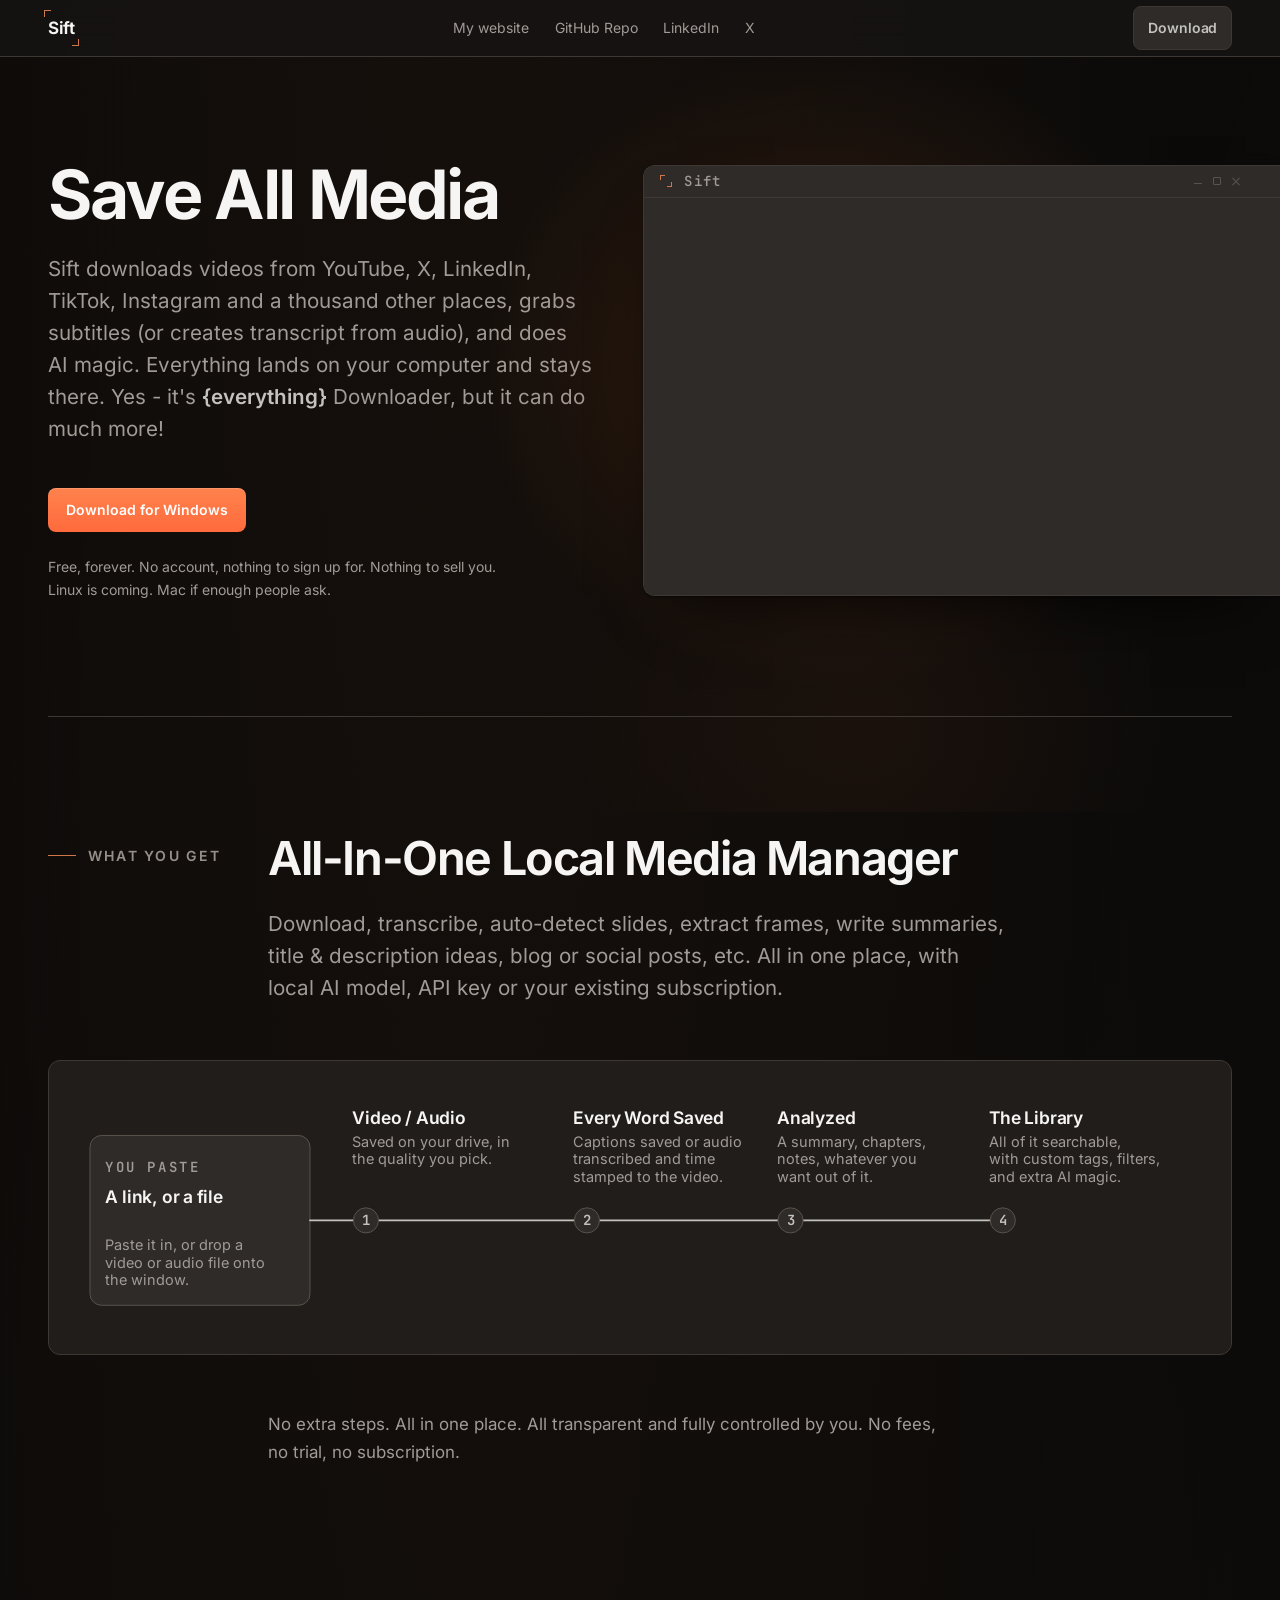
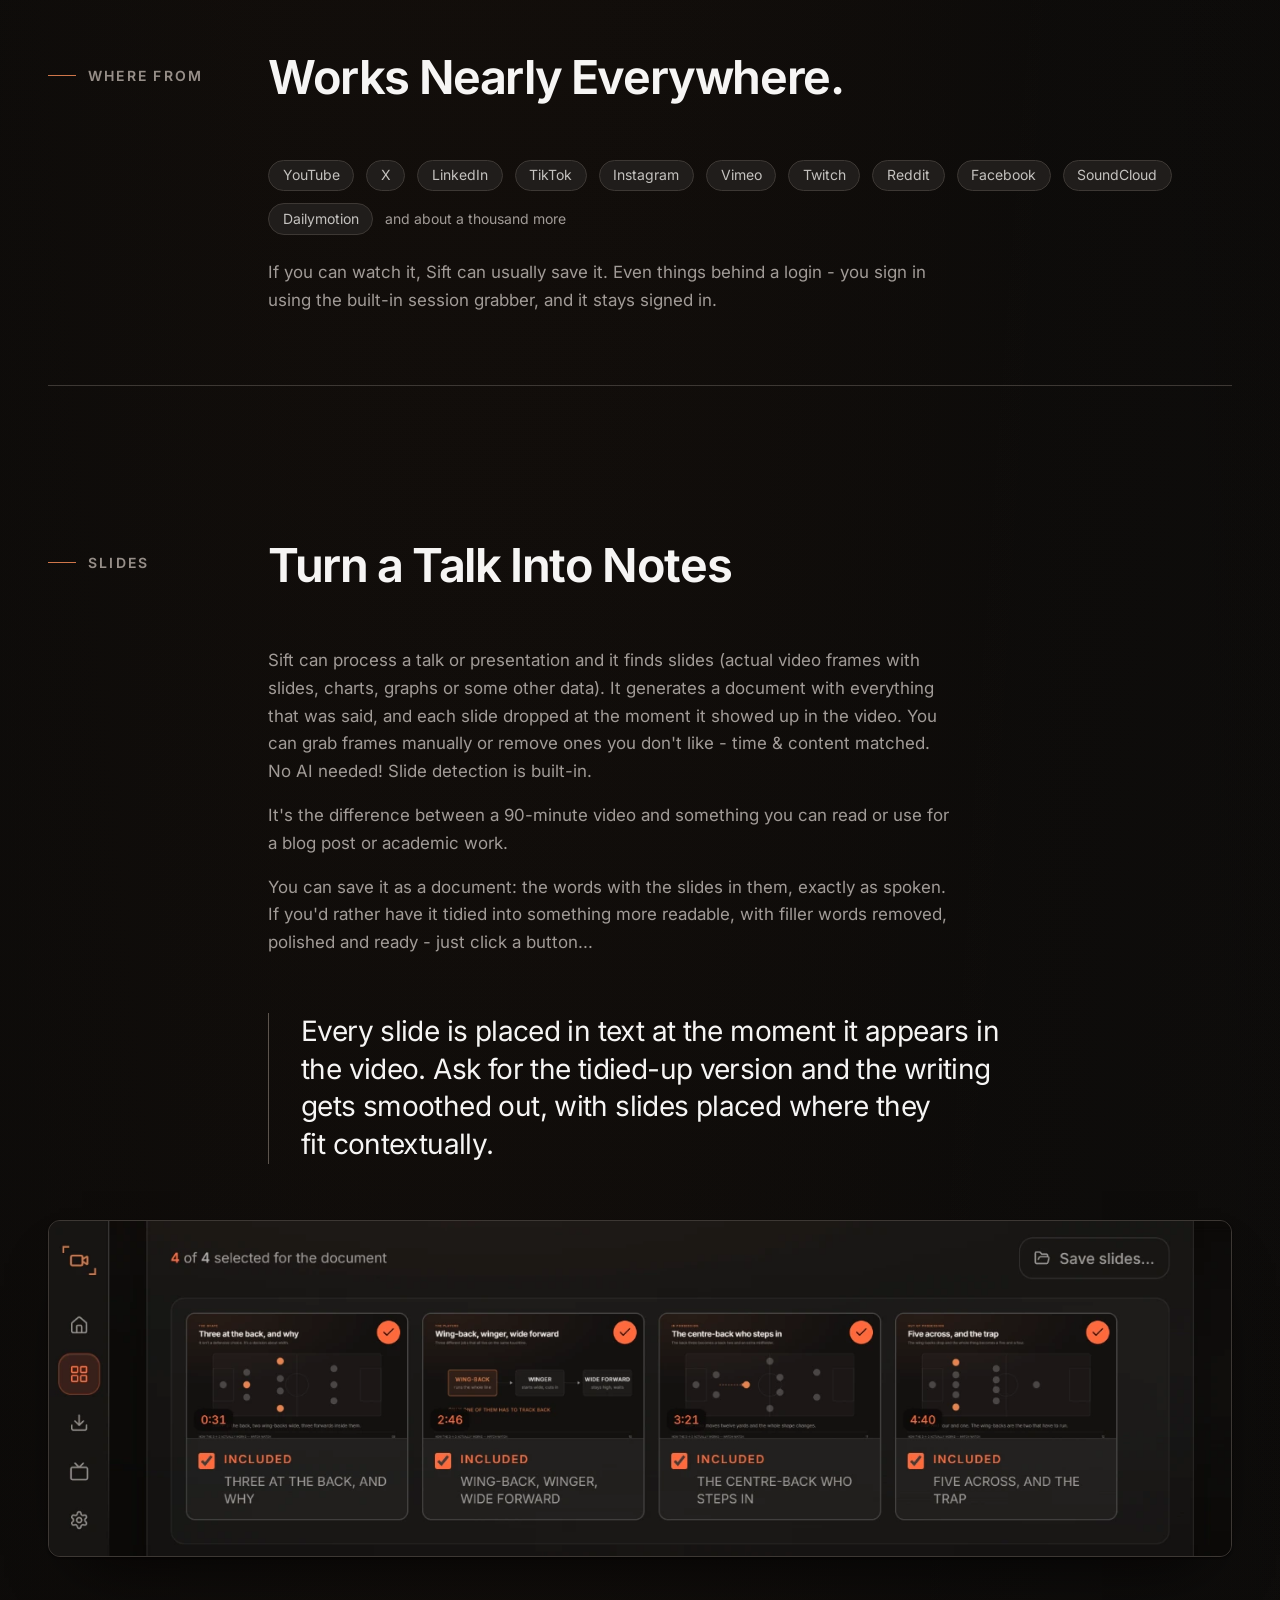
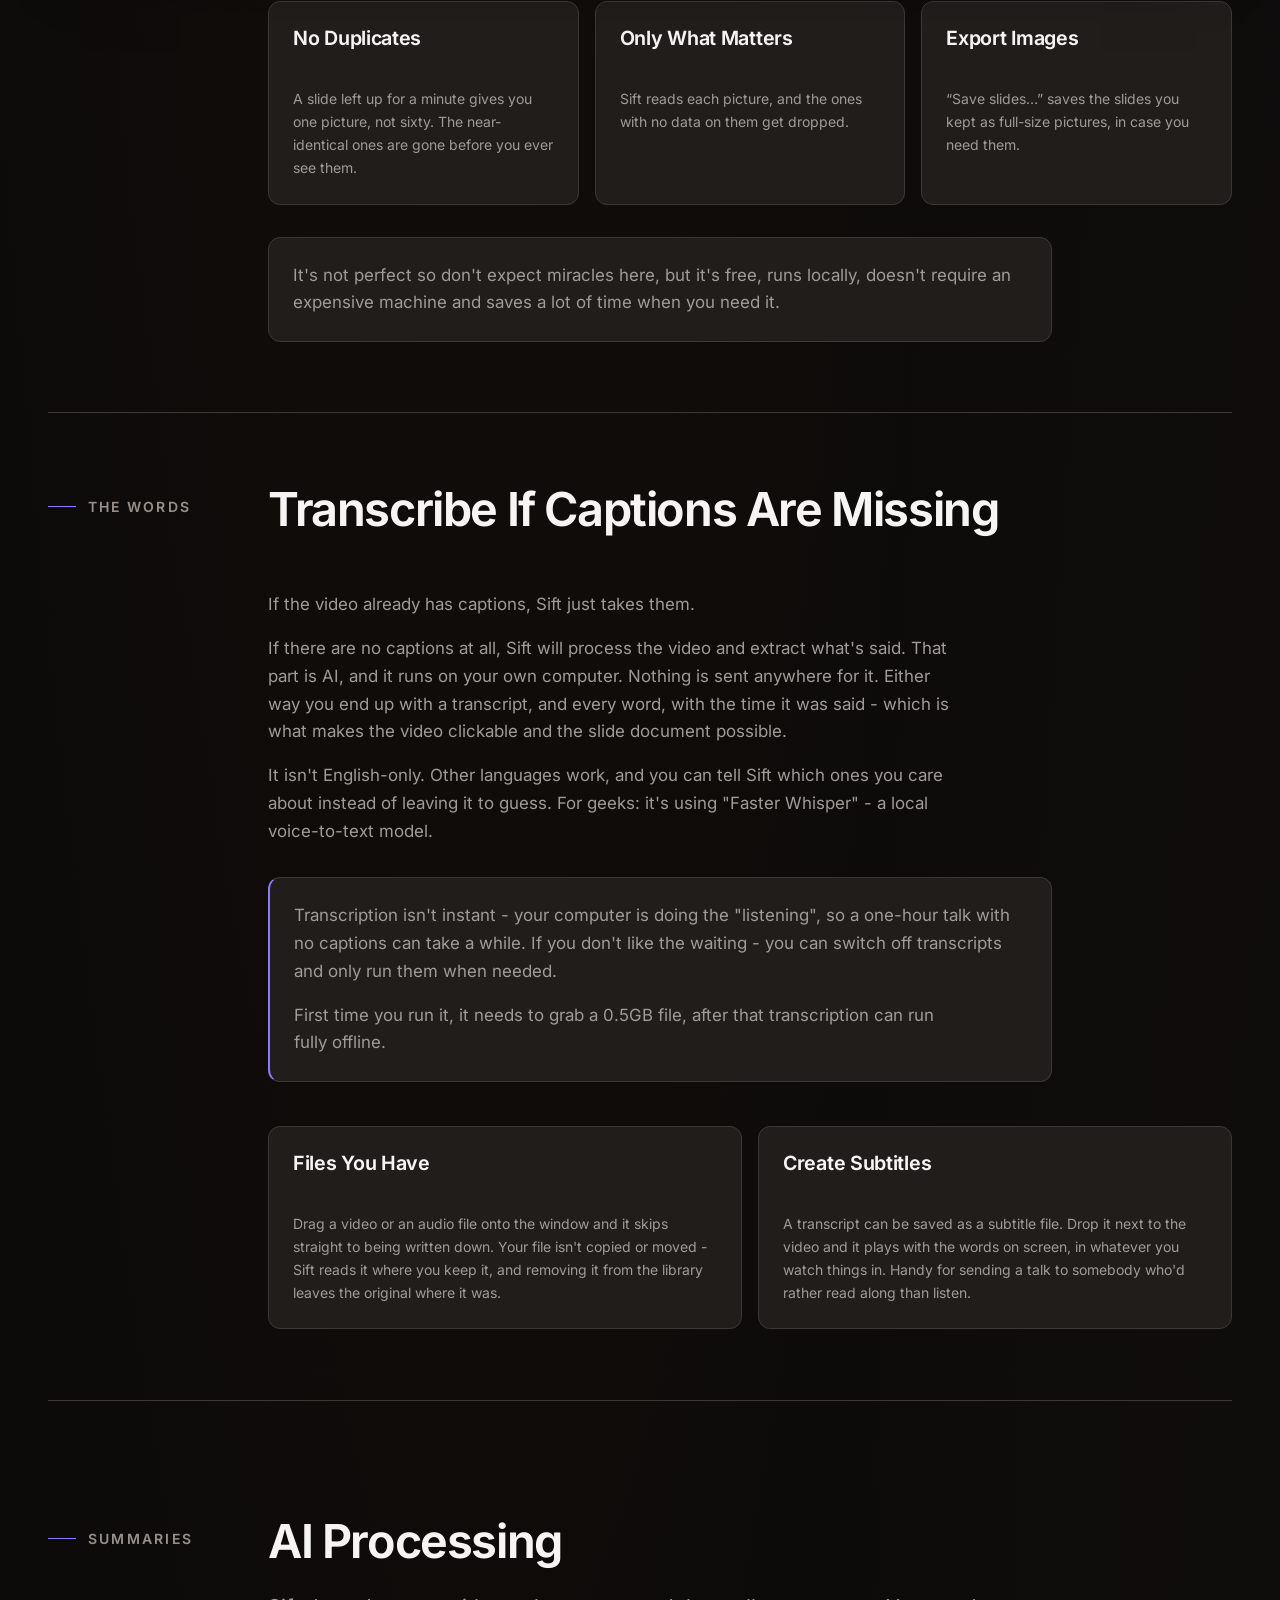
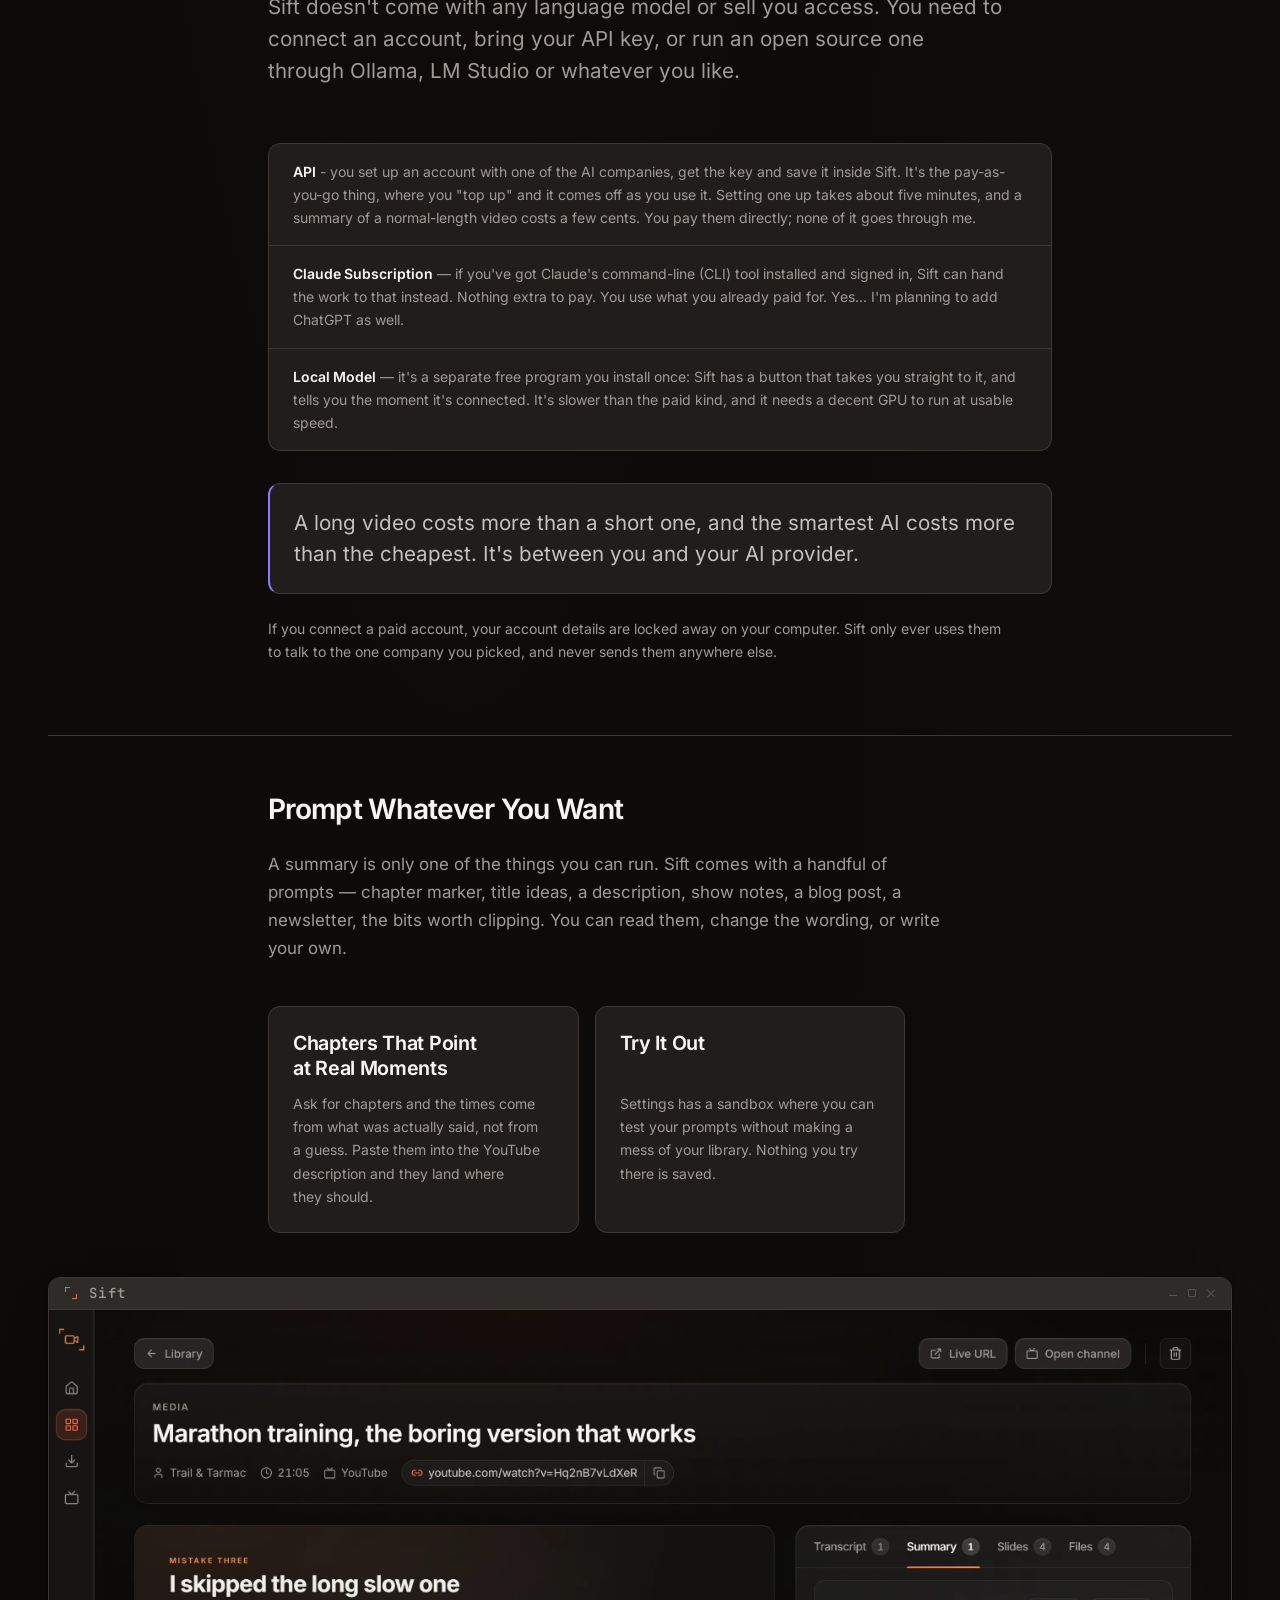
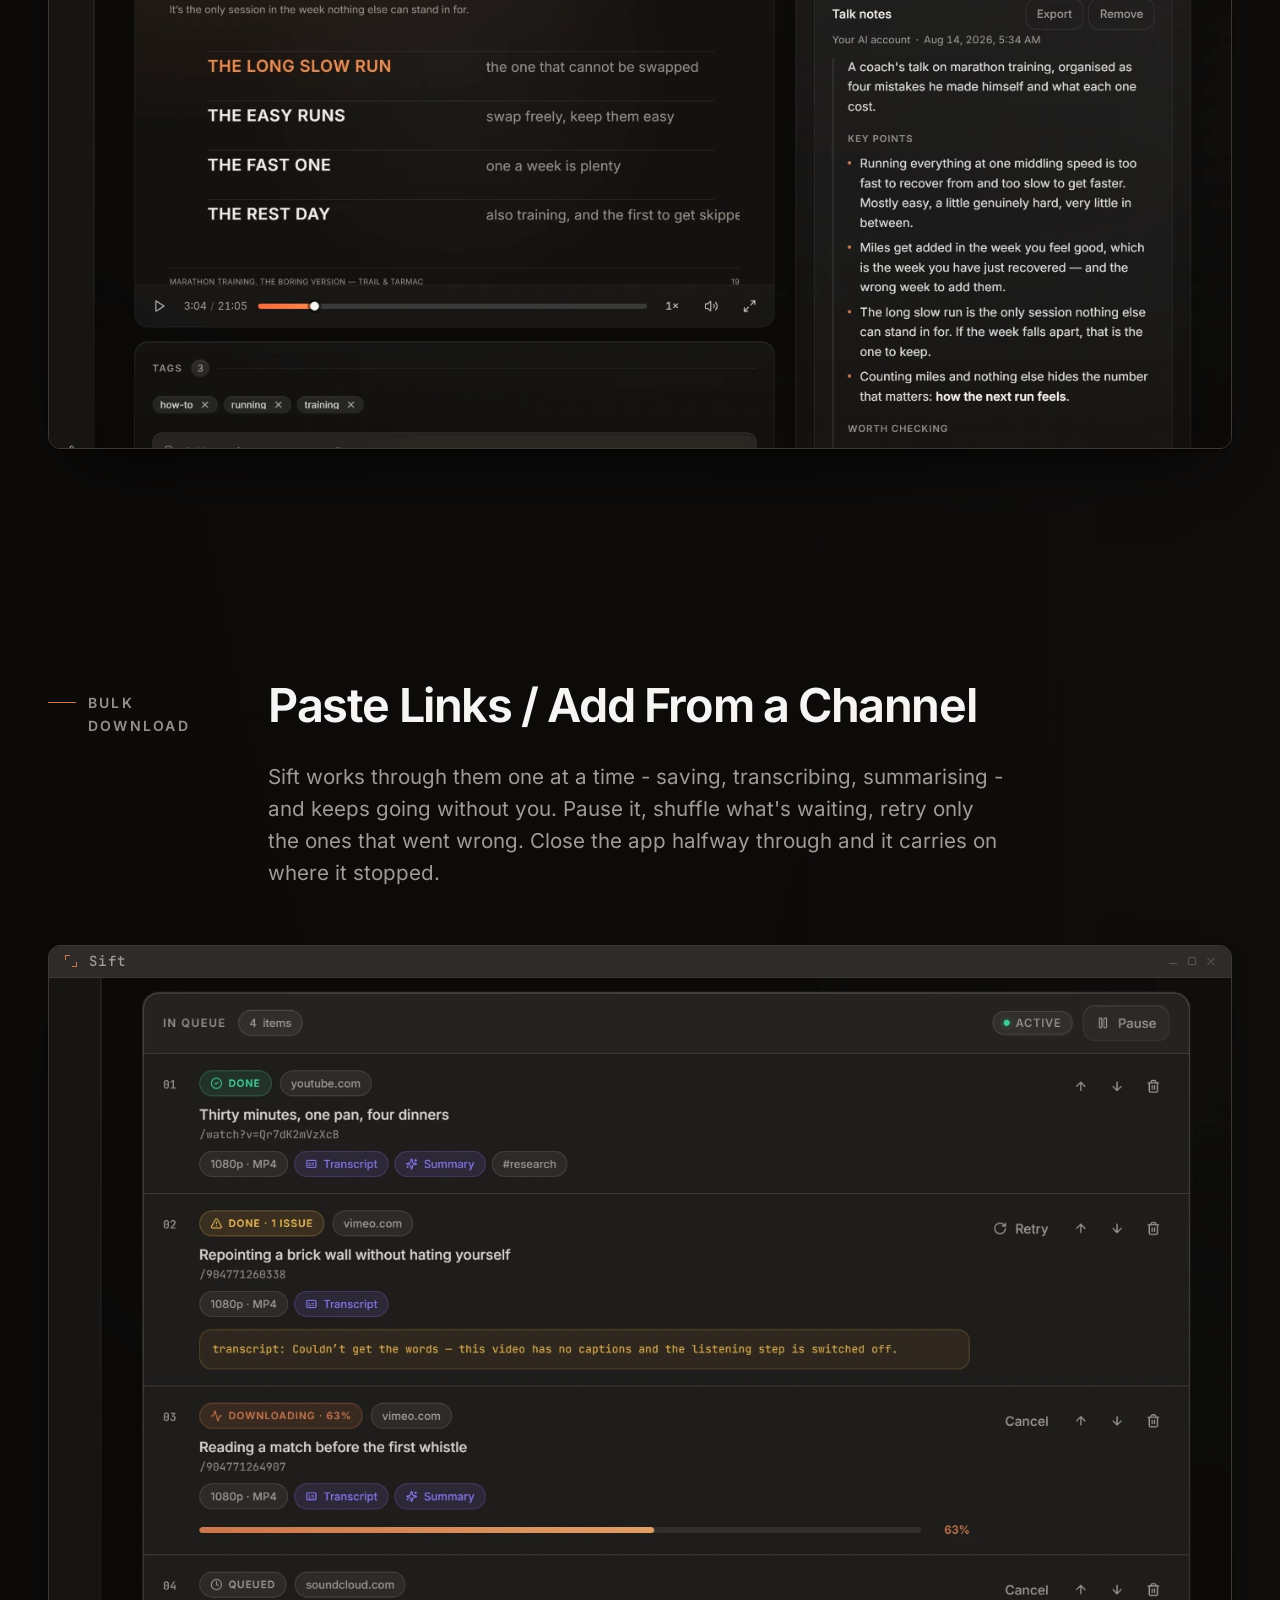
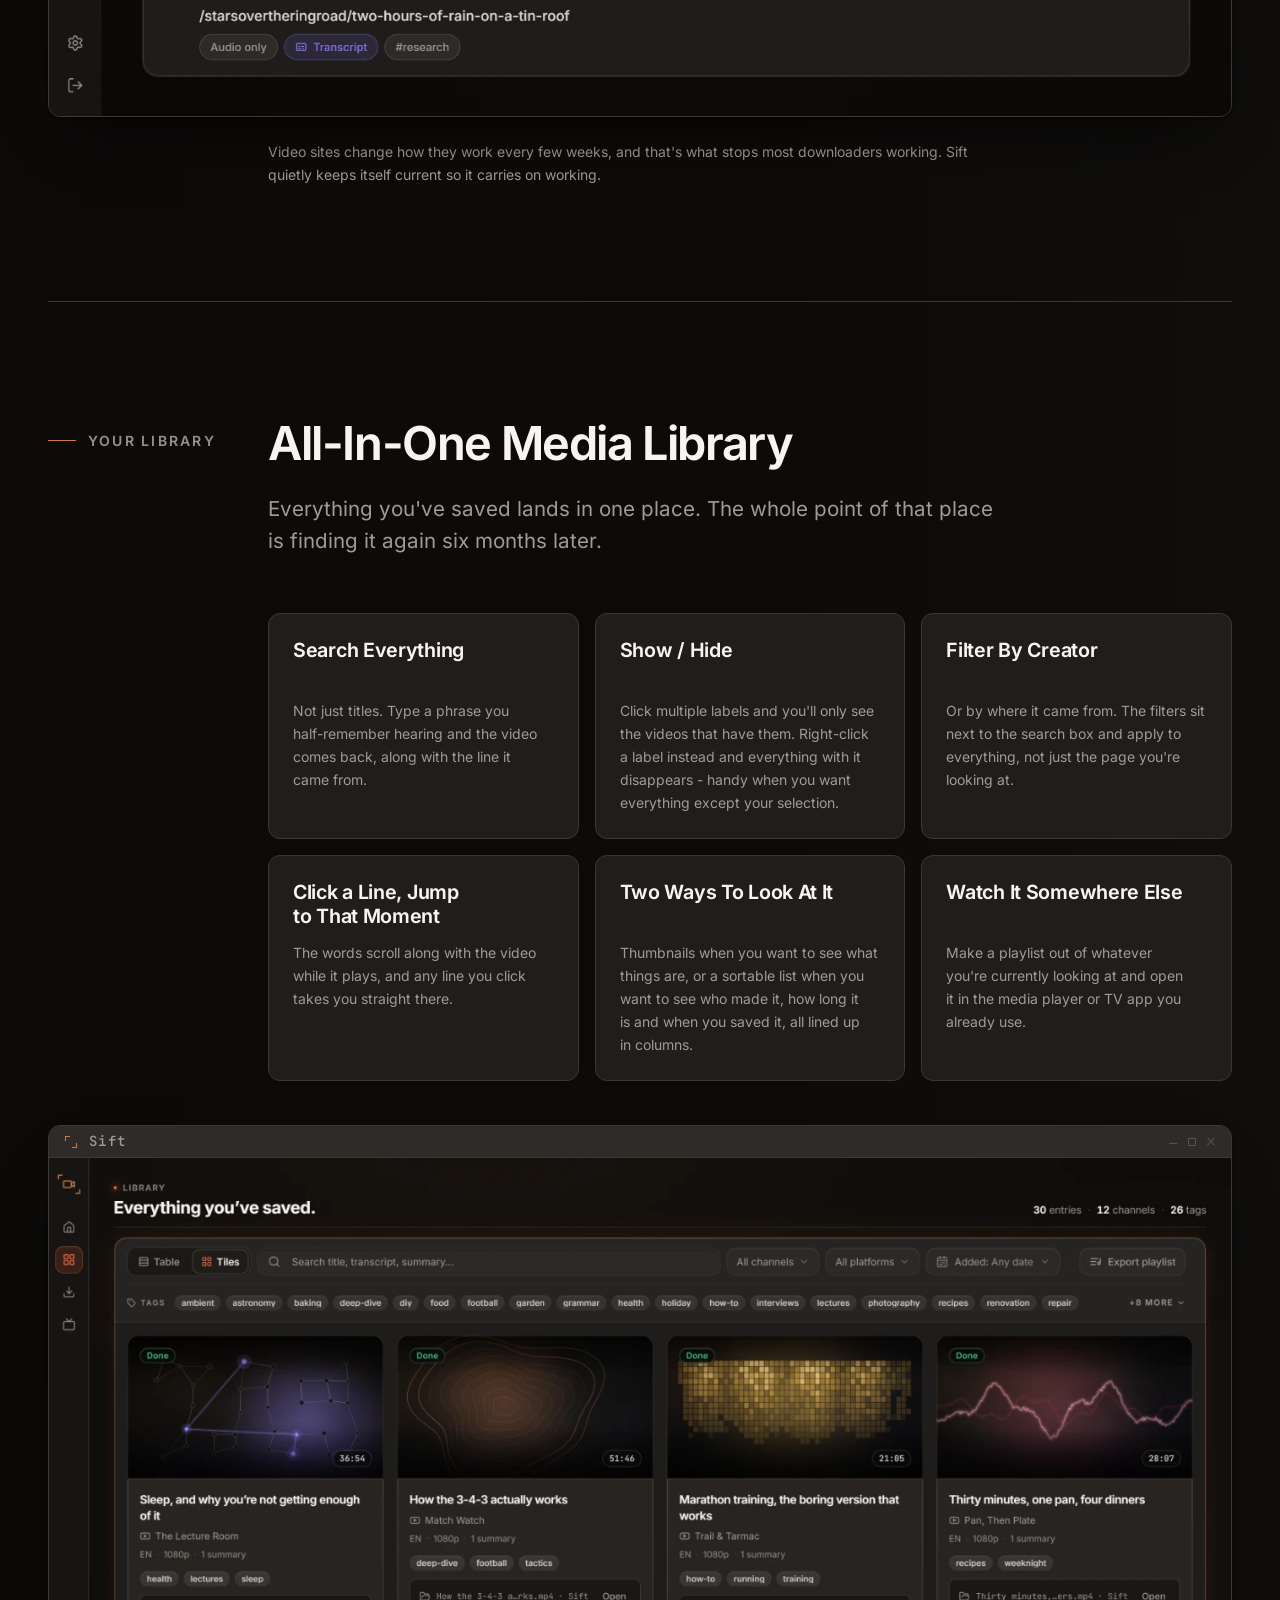
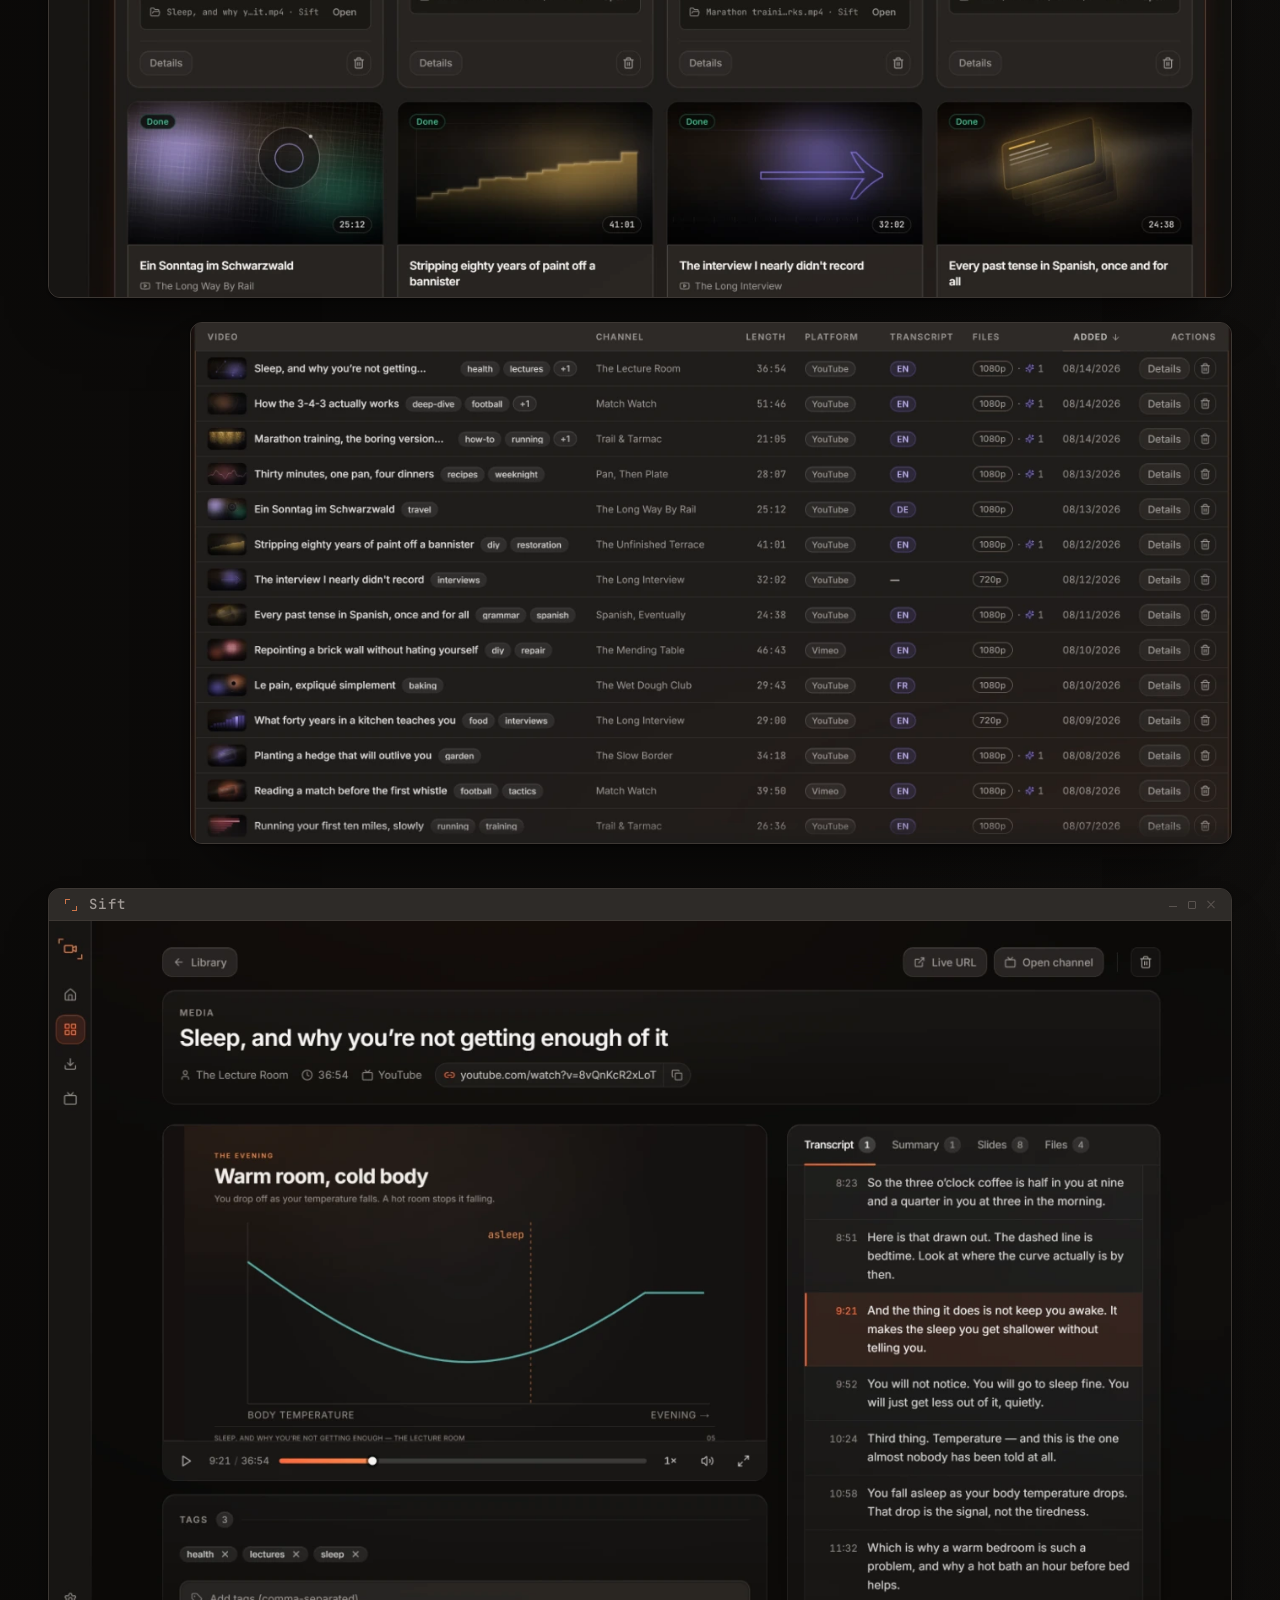
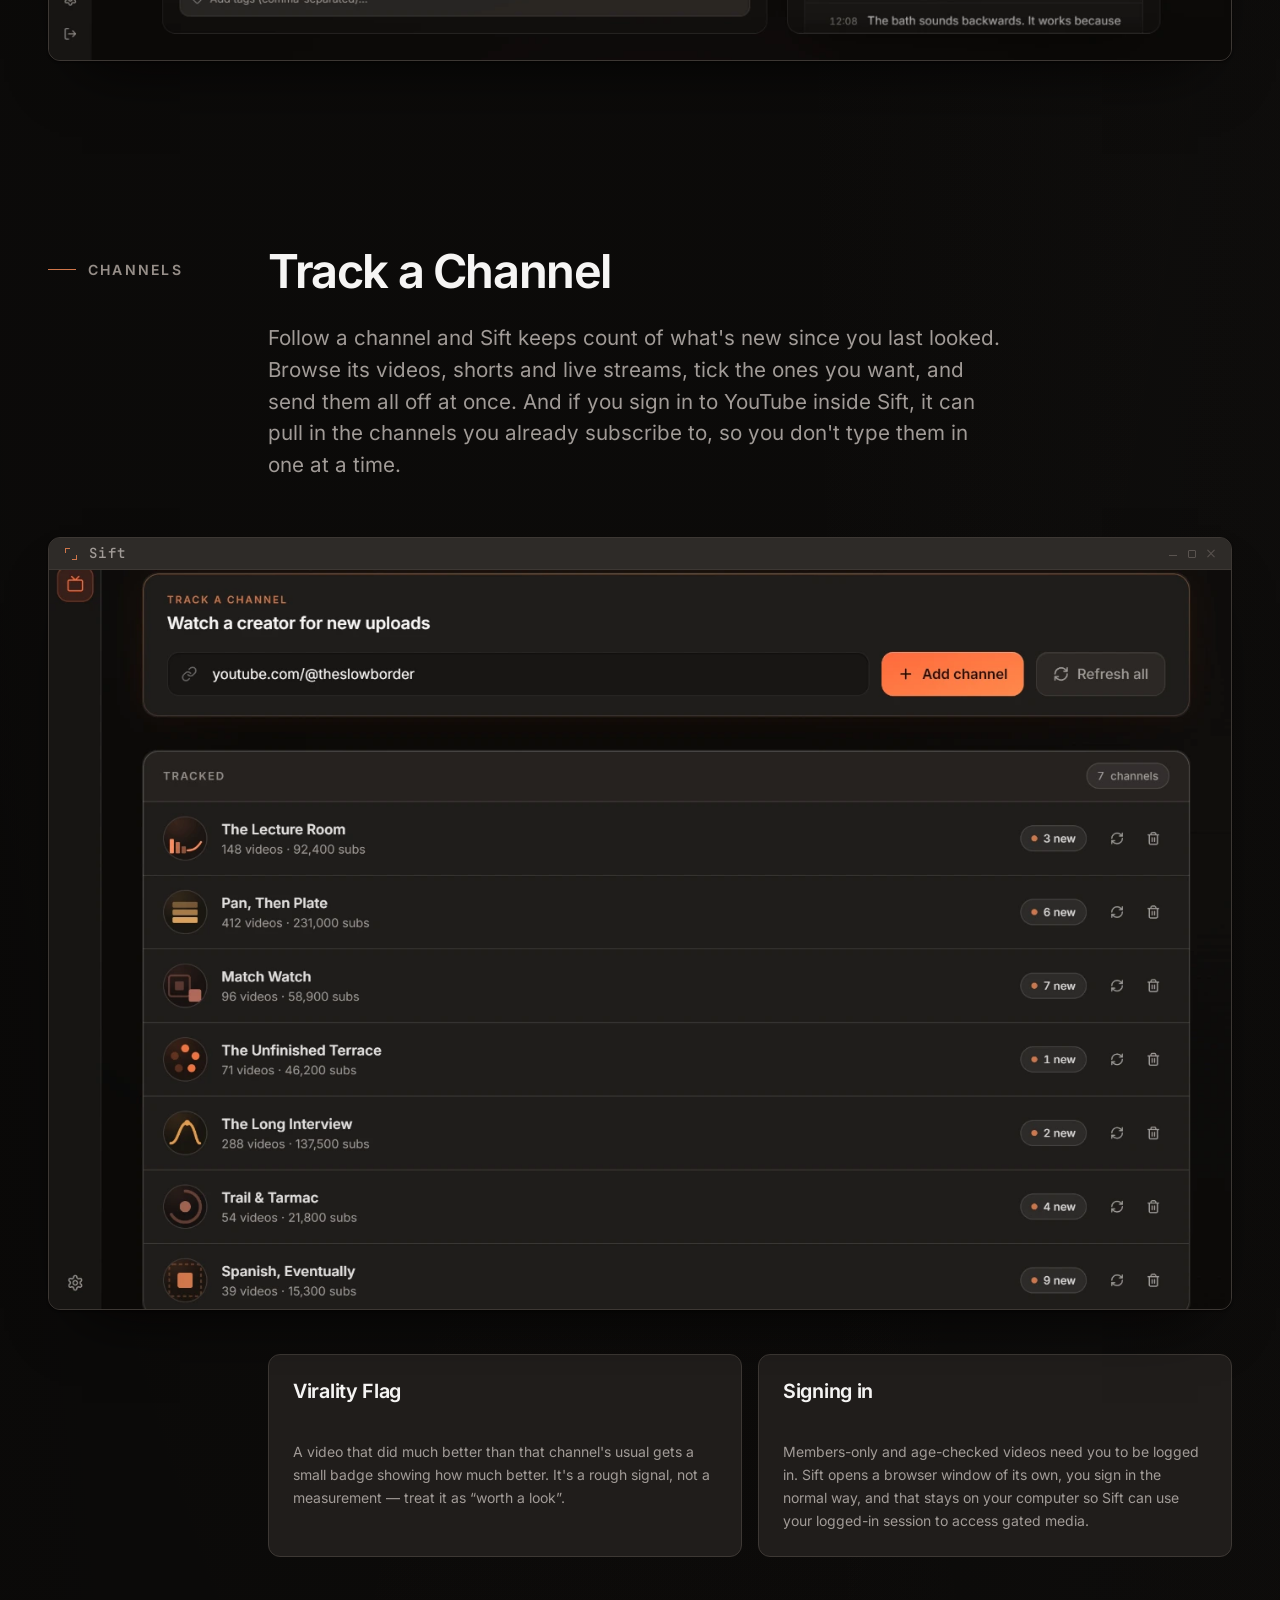
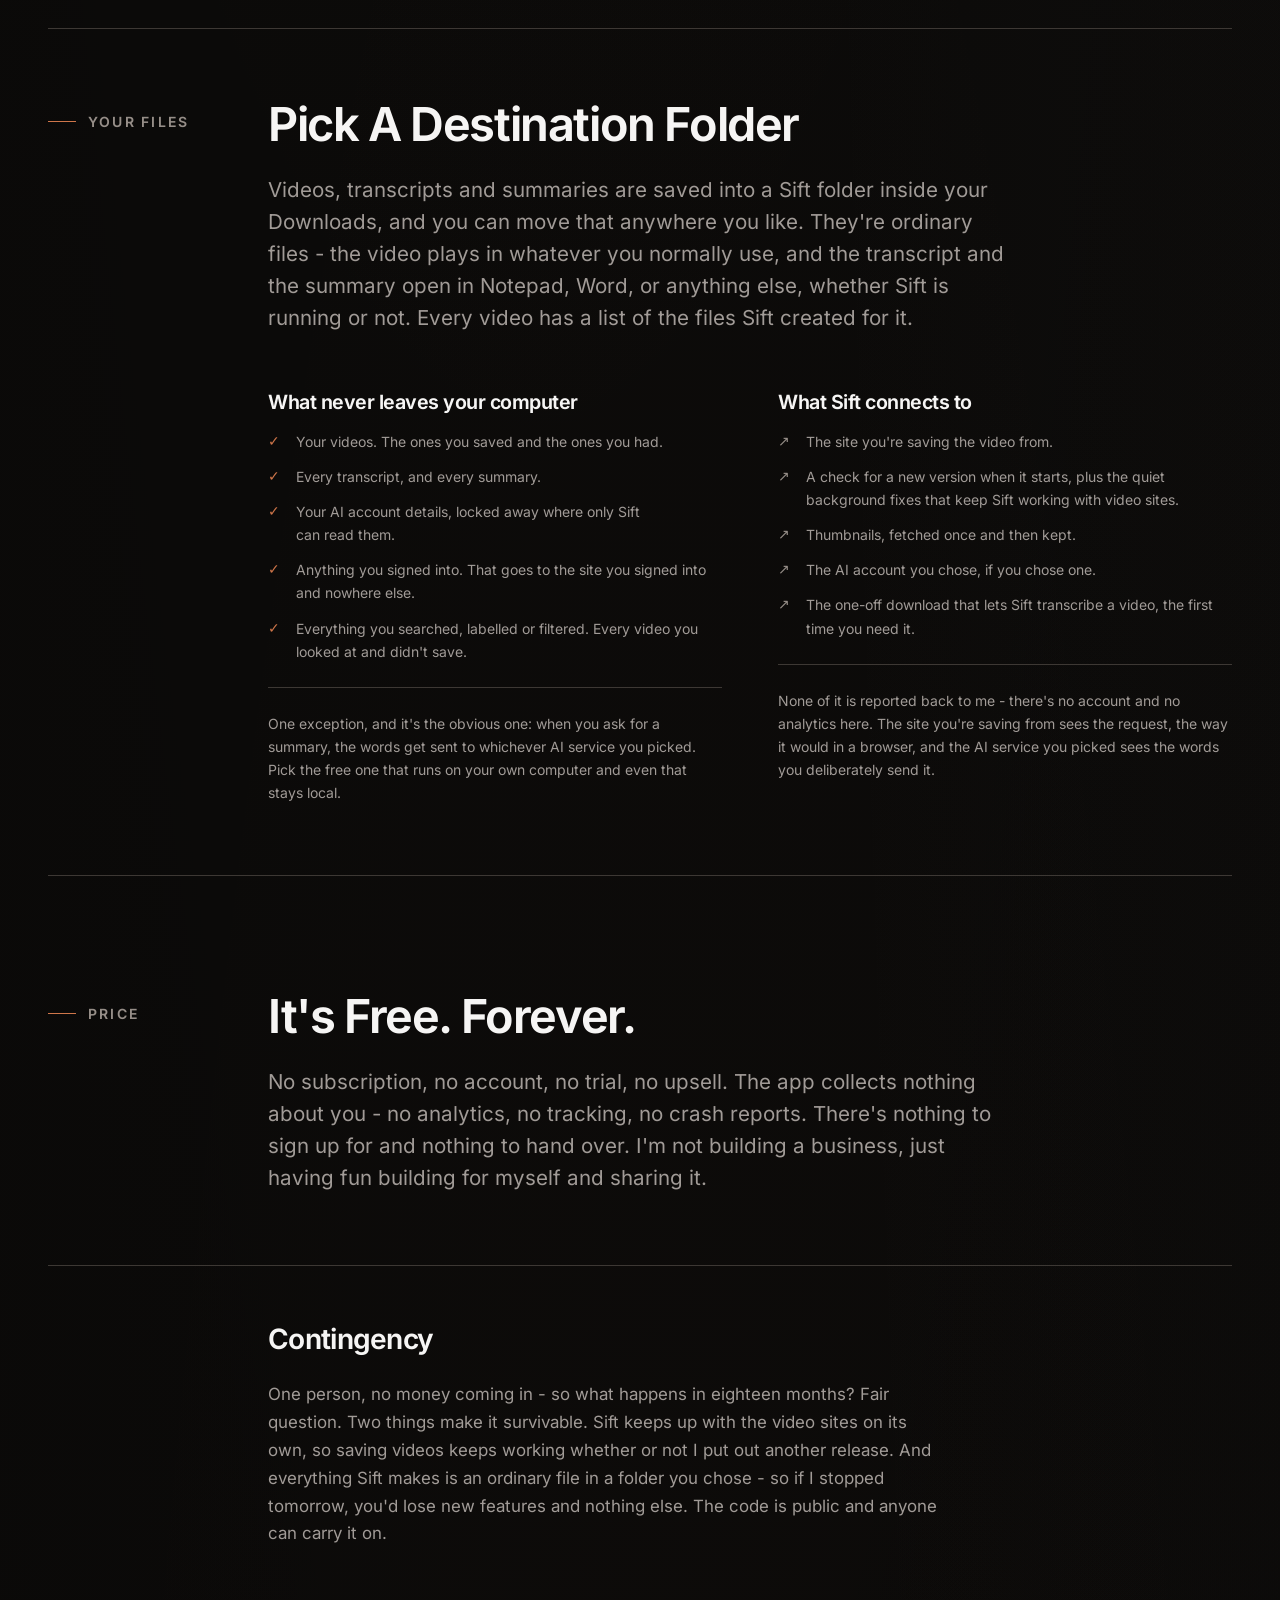
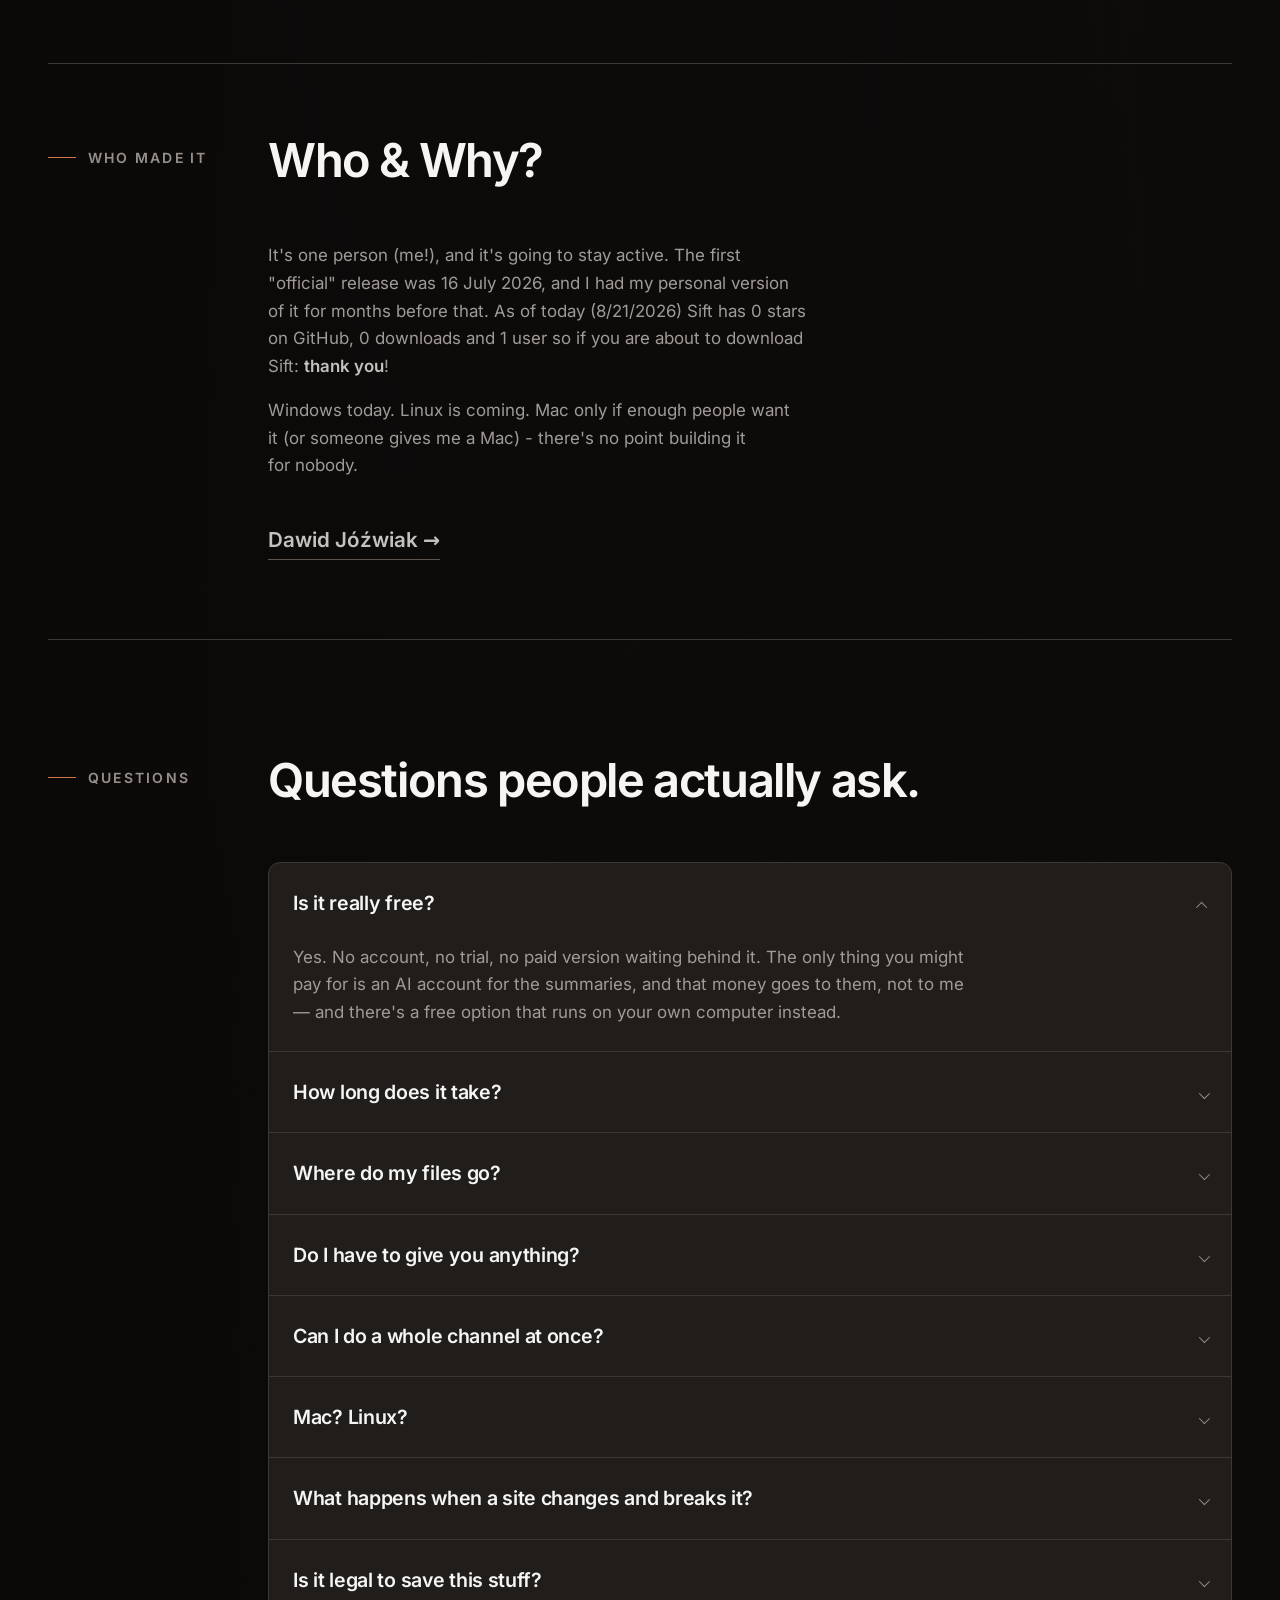
==== commit 95733700: "site: v0.7.0" ====
--- a/index.html
+++ b/index.html
@@ -1350,7 +1350,7 @@
           >
 
           <p class="microcopy download-microcopy">
-            Updated <span data-release-date>21 August 2026</span> — always the
+            Updated <span data-release-date>25 August 2026</span> — always the
             latest one. First time you run it, Windows will warn you it doesn't
             recognise the publisher. That's because I haven't paid to have it
             signed. Click “More info”, then “Run anyway”.
--- a/styles.css
+++ b/styles.css
@@ -1088,6 +1088,27 @@
    14 100% 62% and it is spent on the button inside the picture and on the CTA
    above it, which is the point. Radial gradients are soft by construction, so
    no filter: blur() is involved. */
+
+/* The hero is the one section that bleeds past the right edge, so it is the one
+   section that has to clip. `--bleed-right` is measured in `100vw`, which INCLUDES
+   the vertical scrollbar, while the layout it is subtracted from is only as wide as
+   the content box — so the stage lands half a scrollbar (~8px) beyond the viewport
+   and the page can be dragged sideways by exactly that much.
+
+   Clipped HERE and not on <html>: `overflow-x` on the root makes the root a clip
+   context, which takes the sticky nav out of the viewport's scrollport and drops it
+   off the top of the page. `hidden` on <body> does not fix it either — it propagates
+   to the viewport as a scroll container, so the 8px stays scrollable with the
+   scrollbar merely suppressed, which is what draws a horizontal scrollbar on setups
+   that render classic ones.
+
+   `clip` and not `hidden` on the section, and `overflow-y` stated: `hidden` would
+   coerce the other axis to `auto` and cut the lamp in ::before, which is supposed to
+   spill above and below. `clip` is the only value that lets one axis stay visible. */
+#hero {
+  overflow-x: clip;
+  overflow-y: visible;
+}
 
 .hero-stage {
   position: relative;
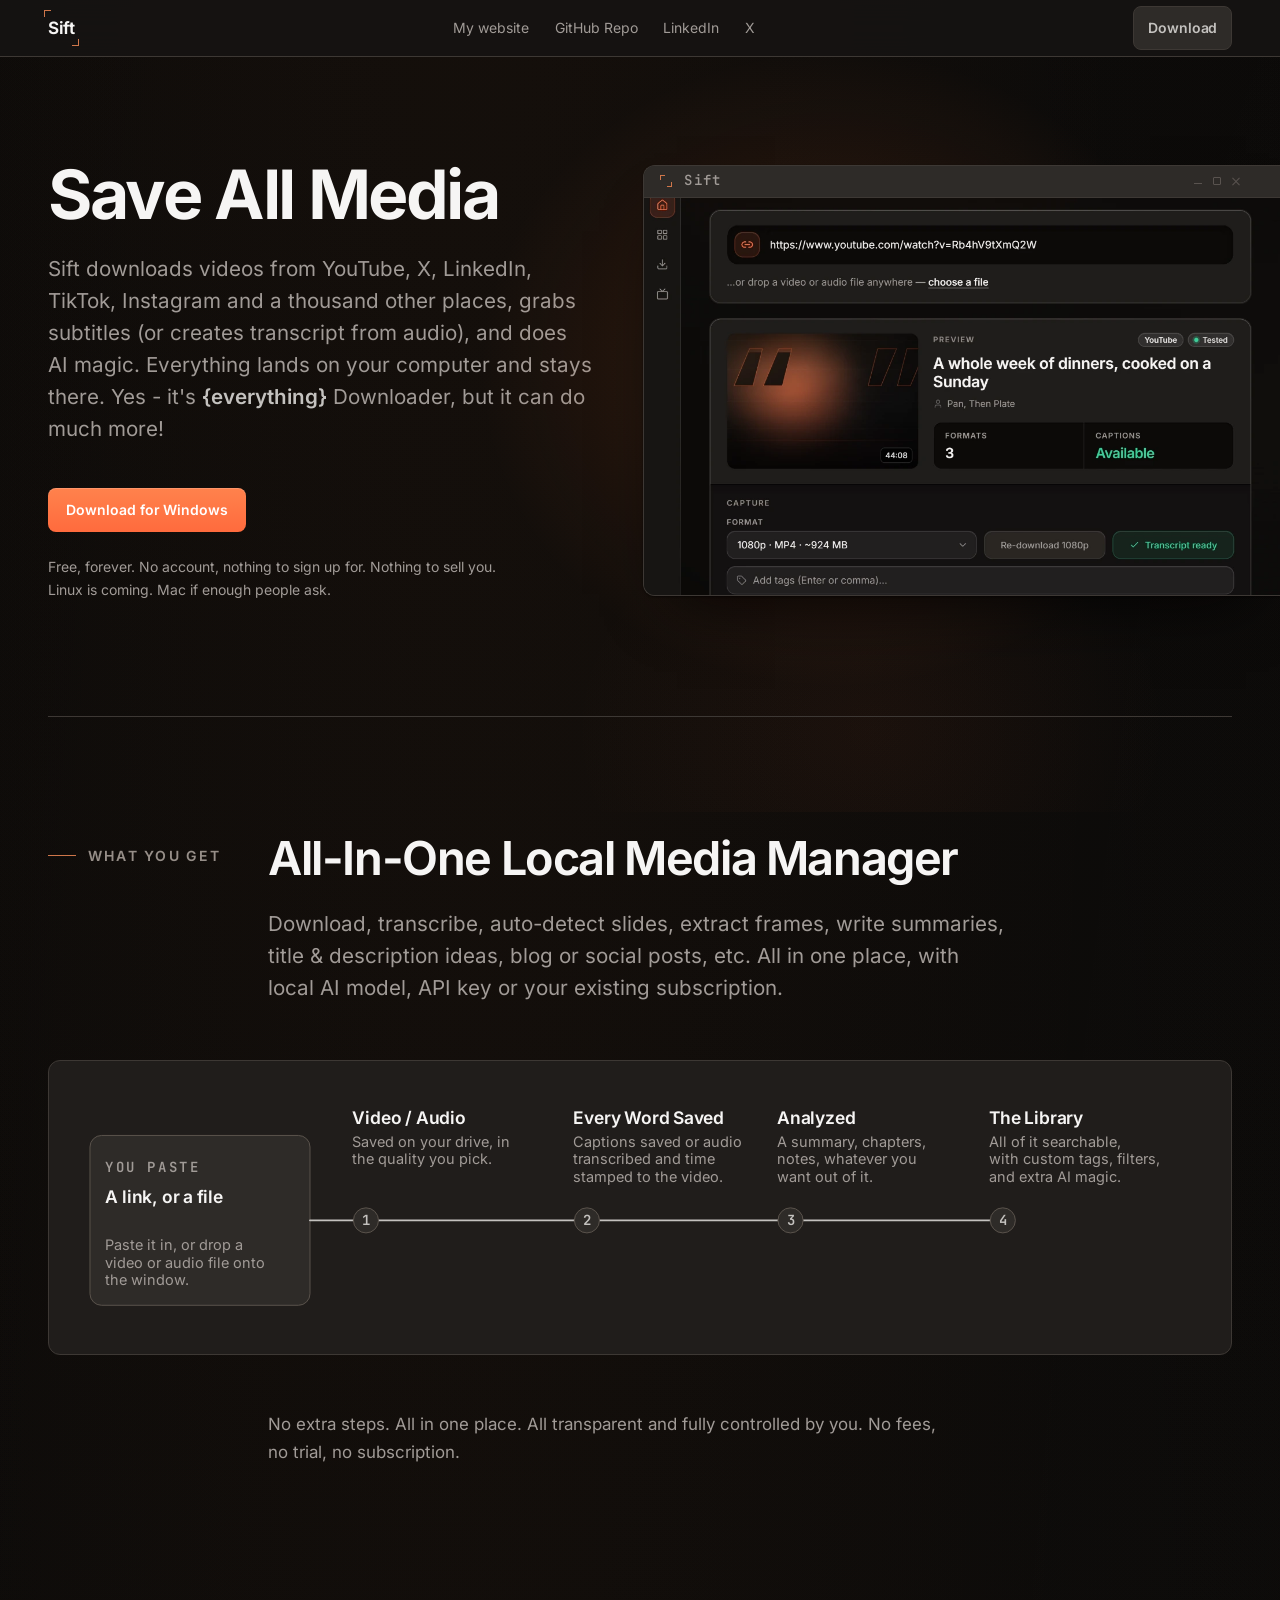
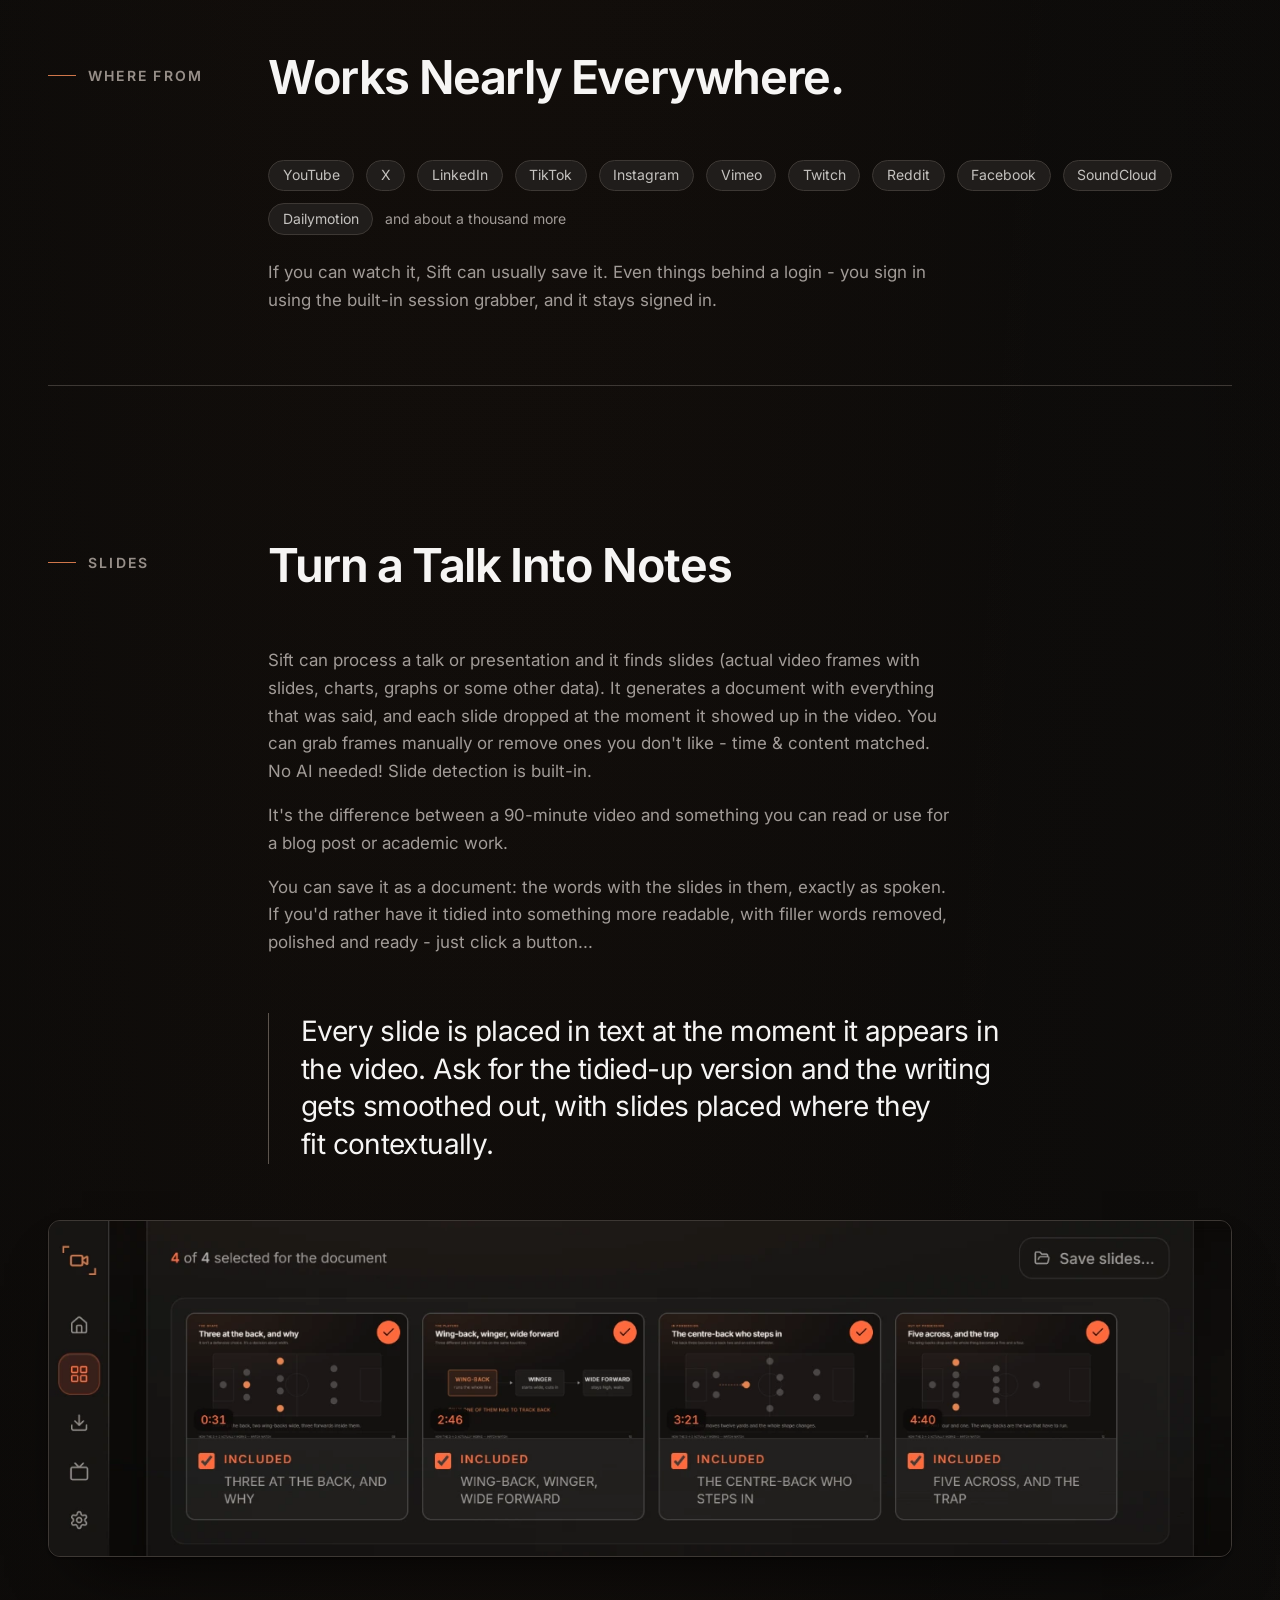
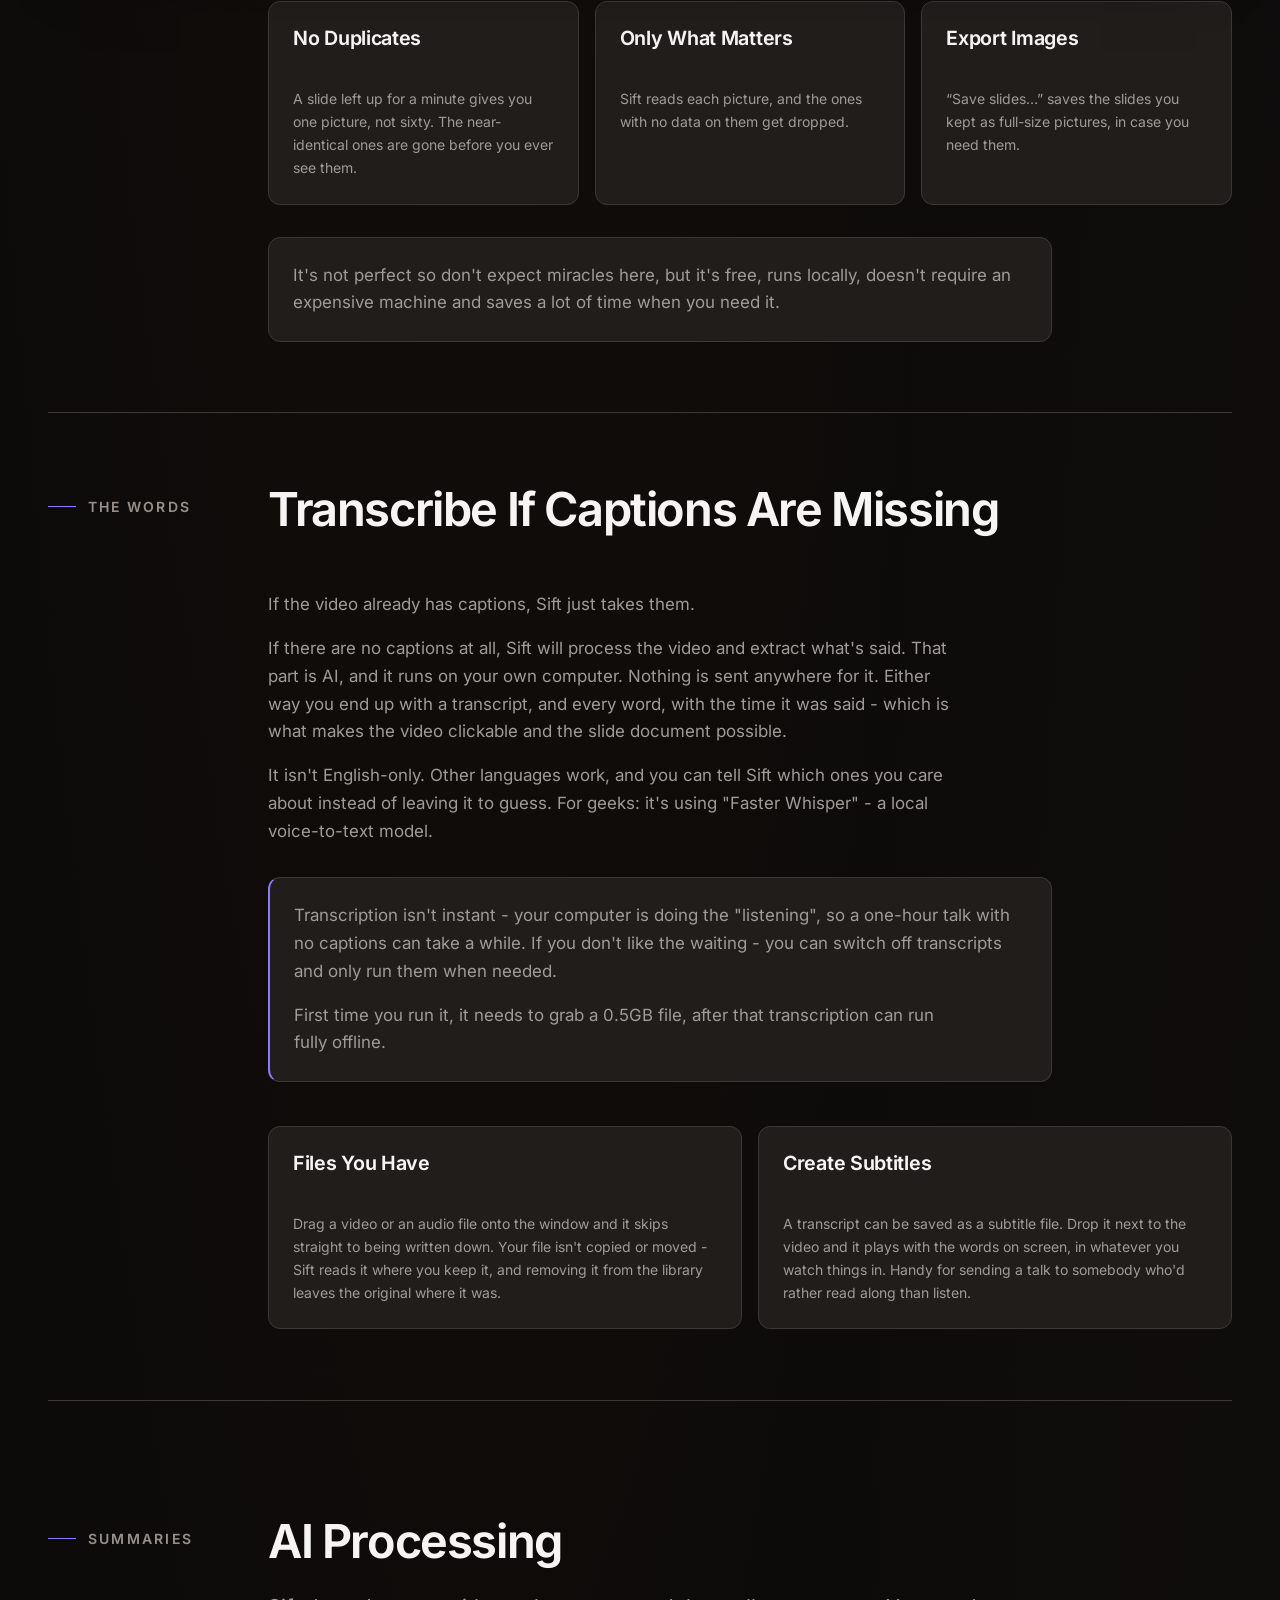
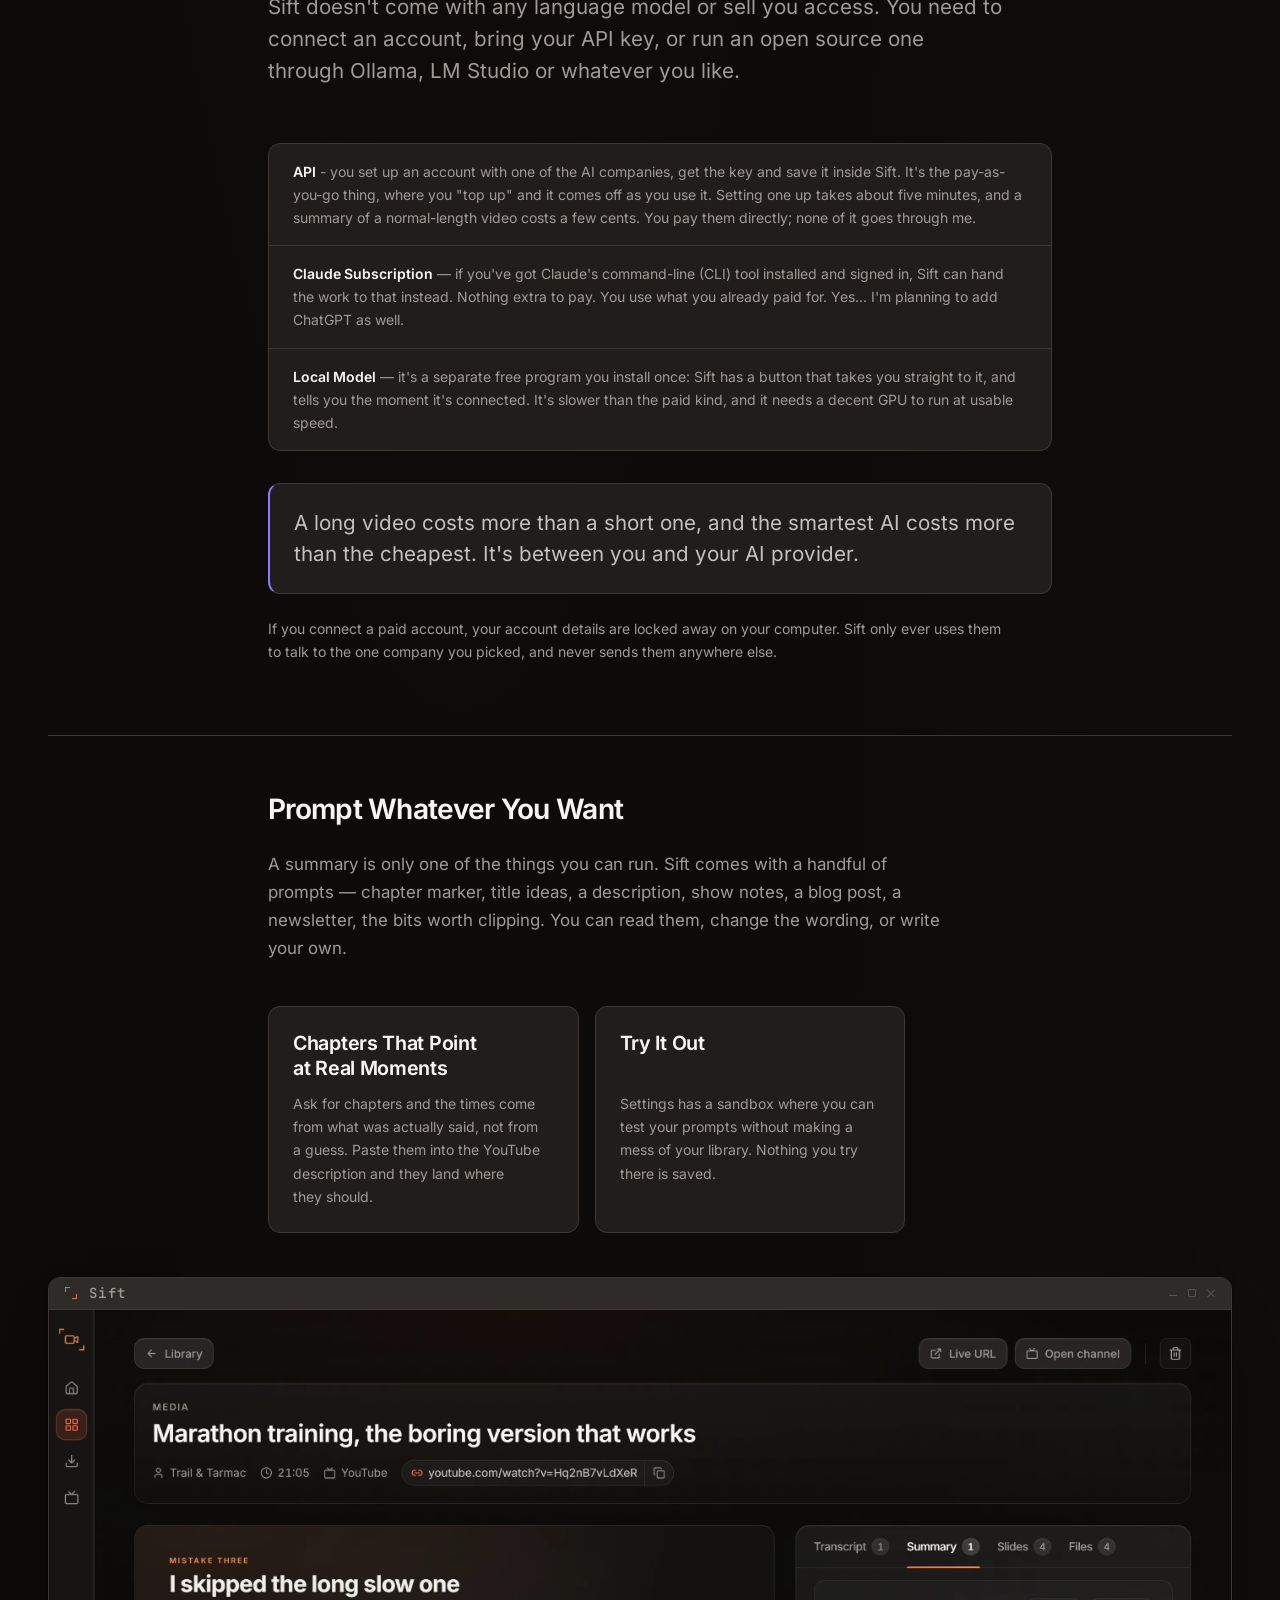
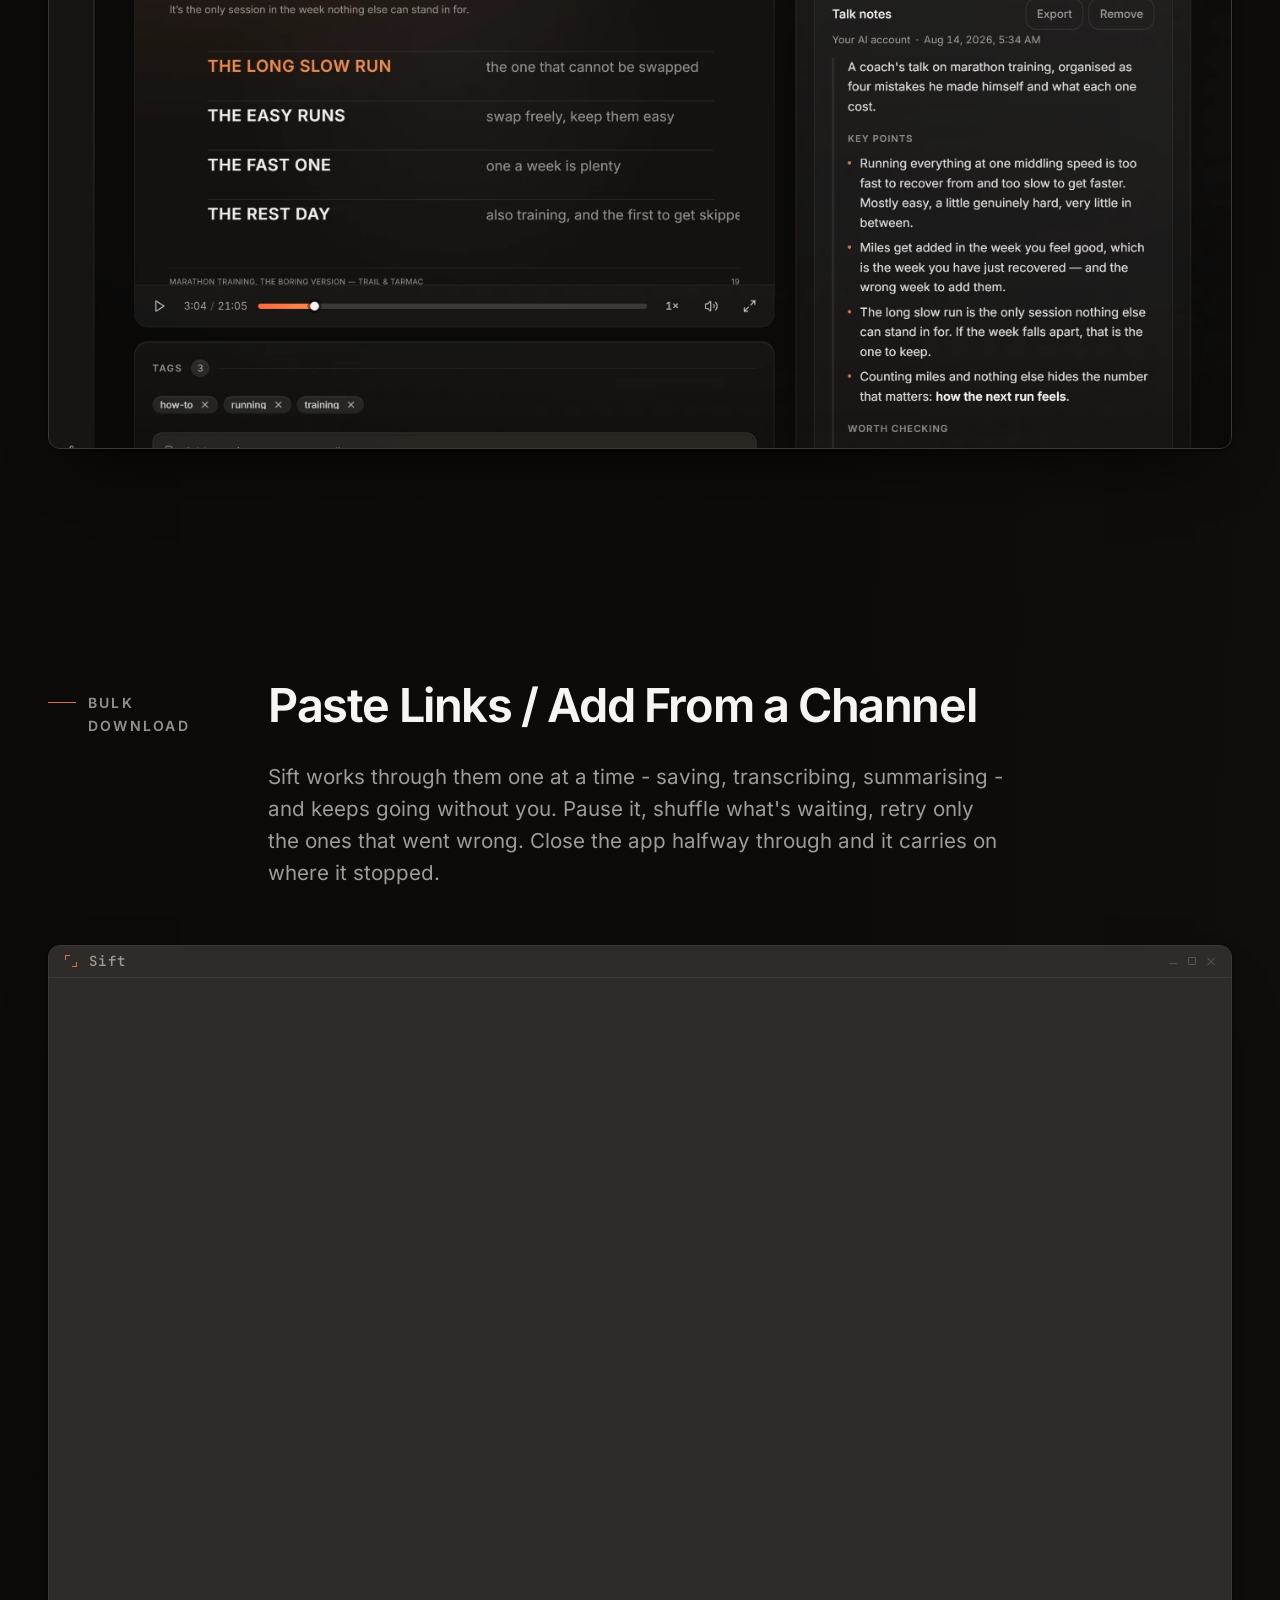
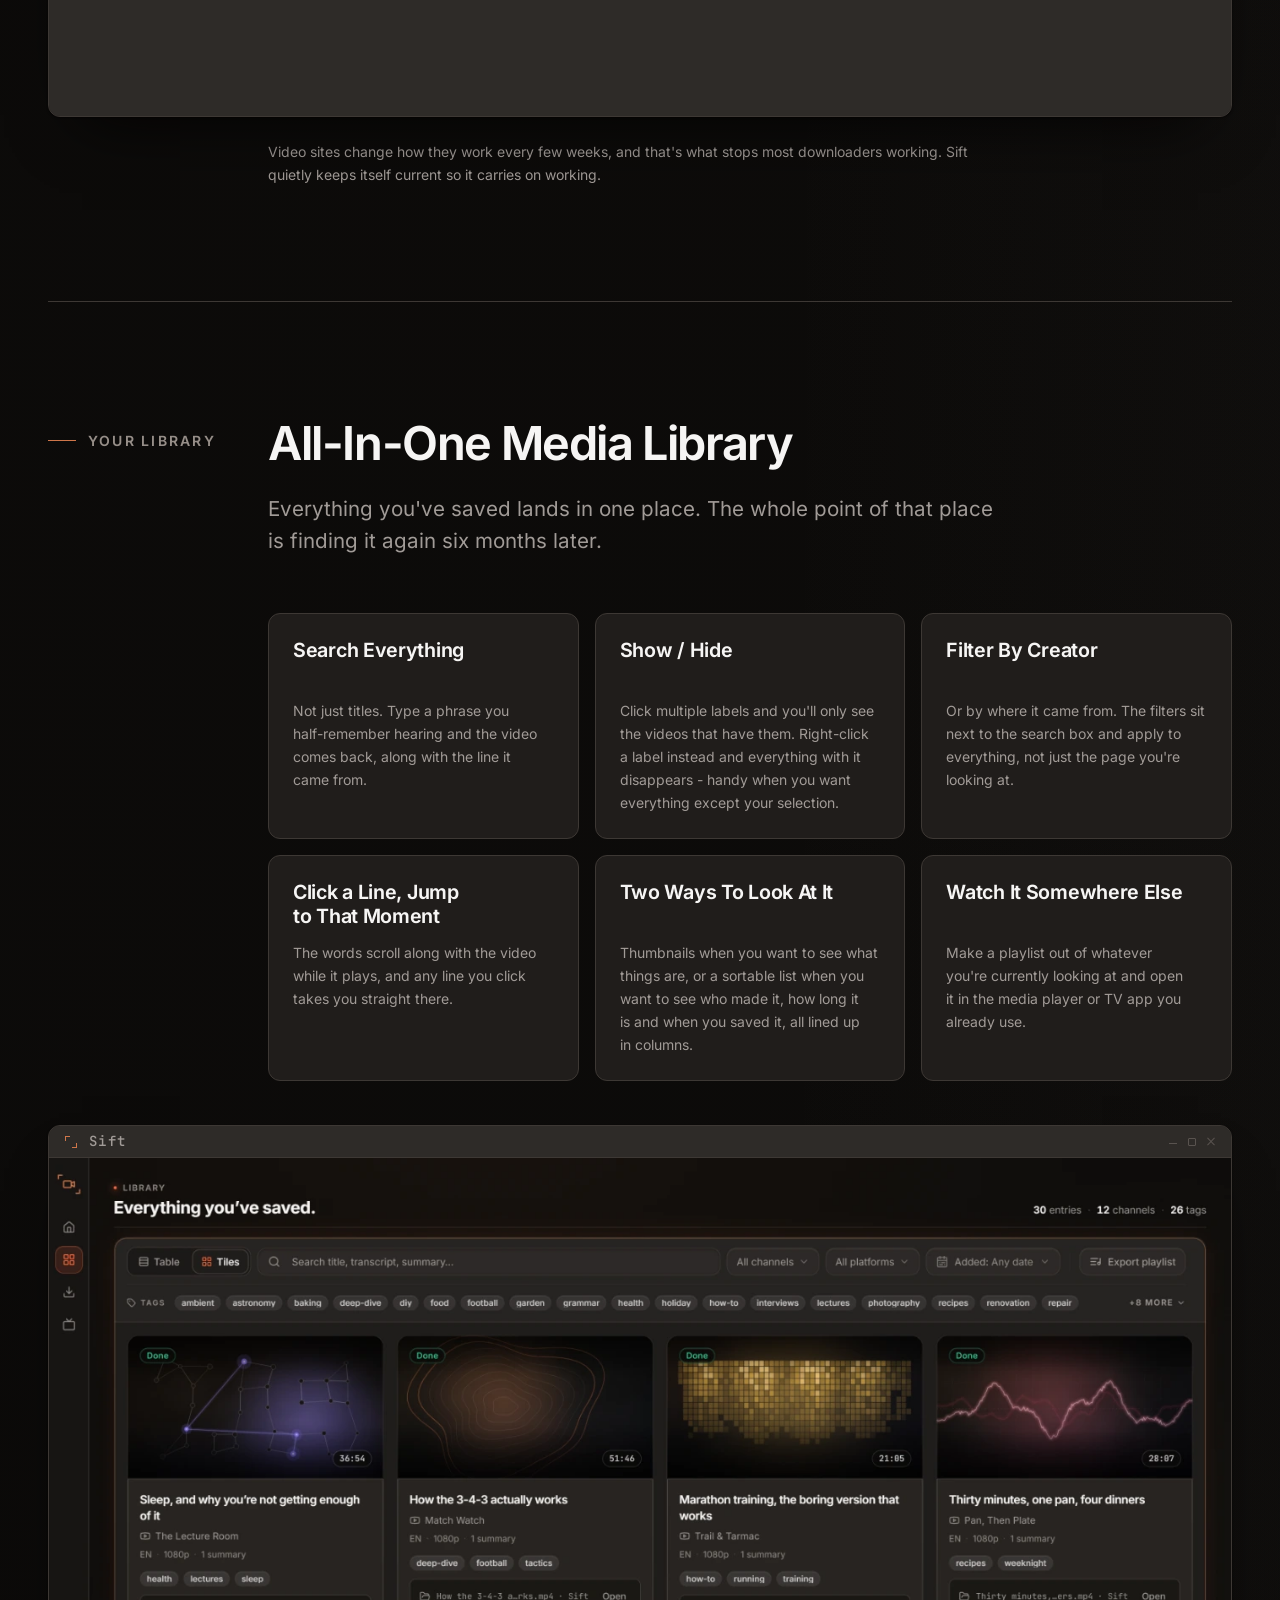
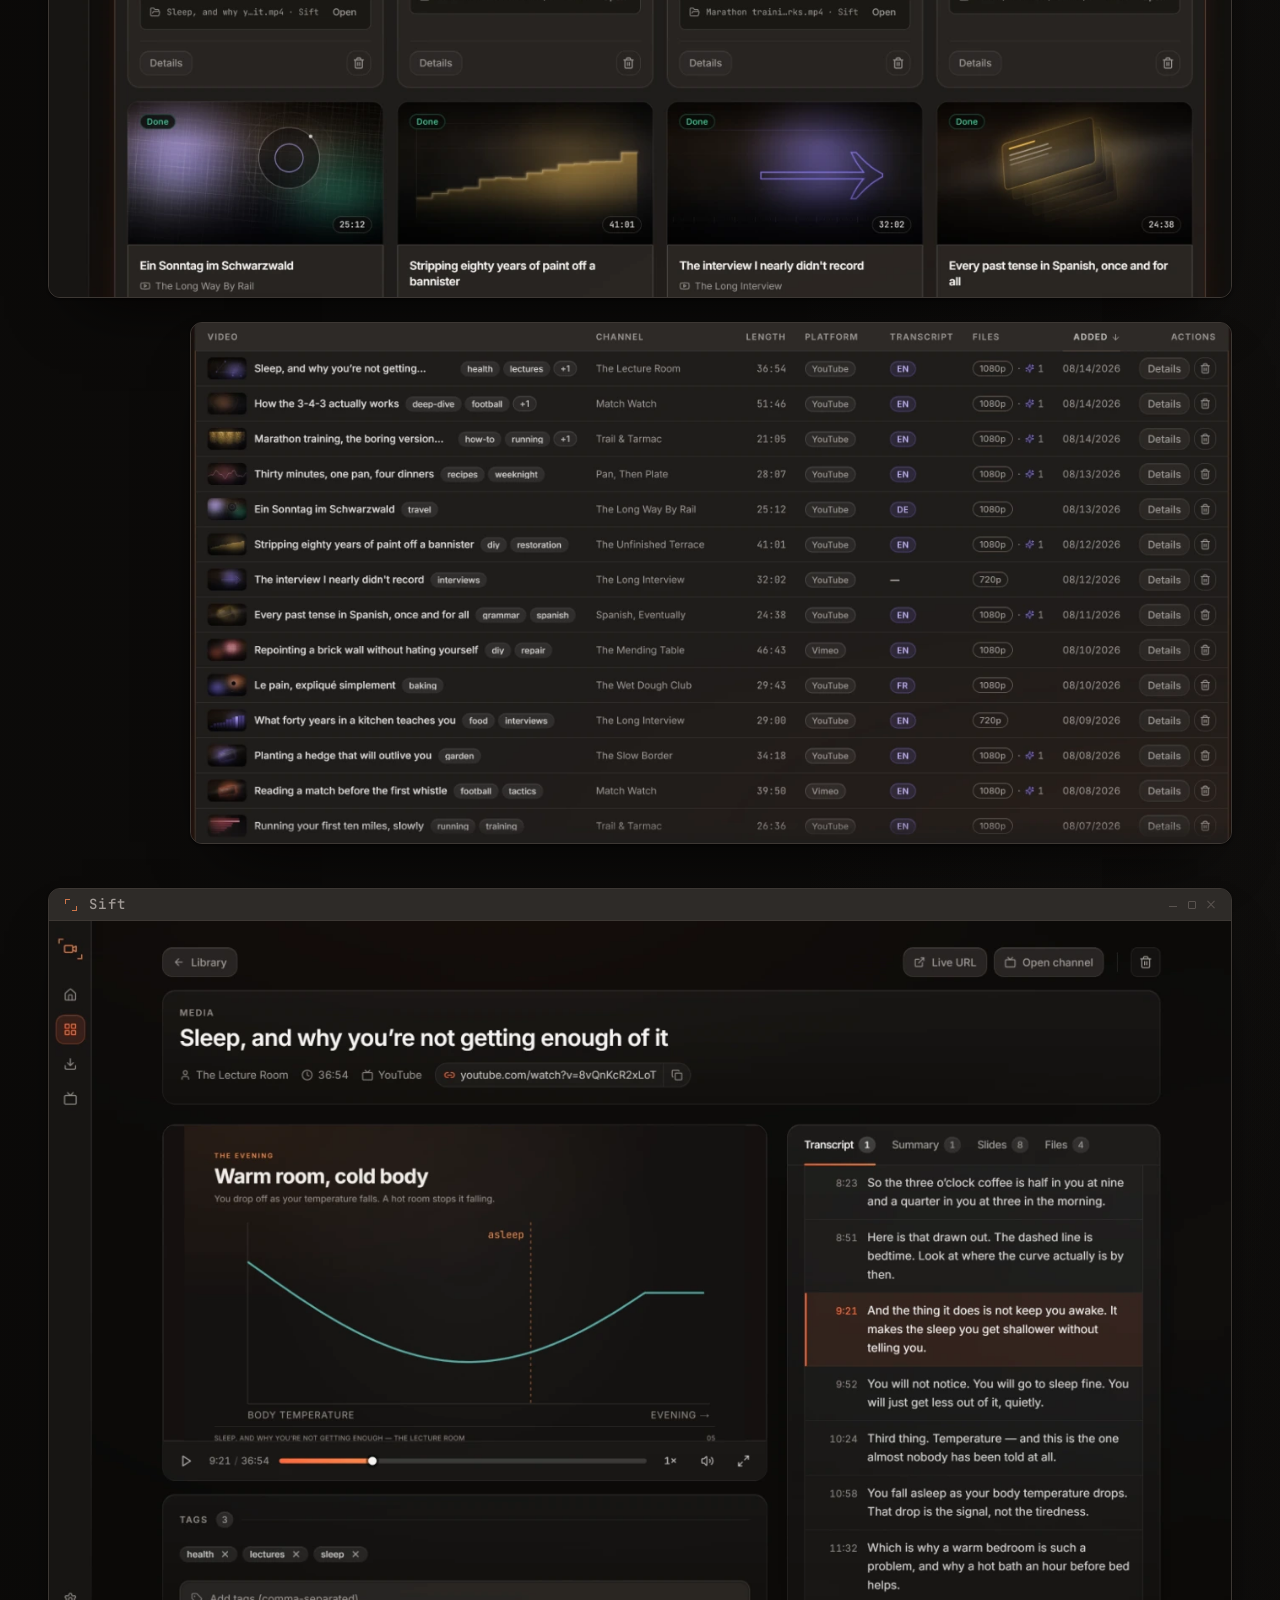
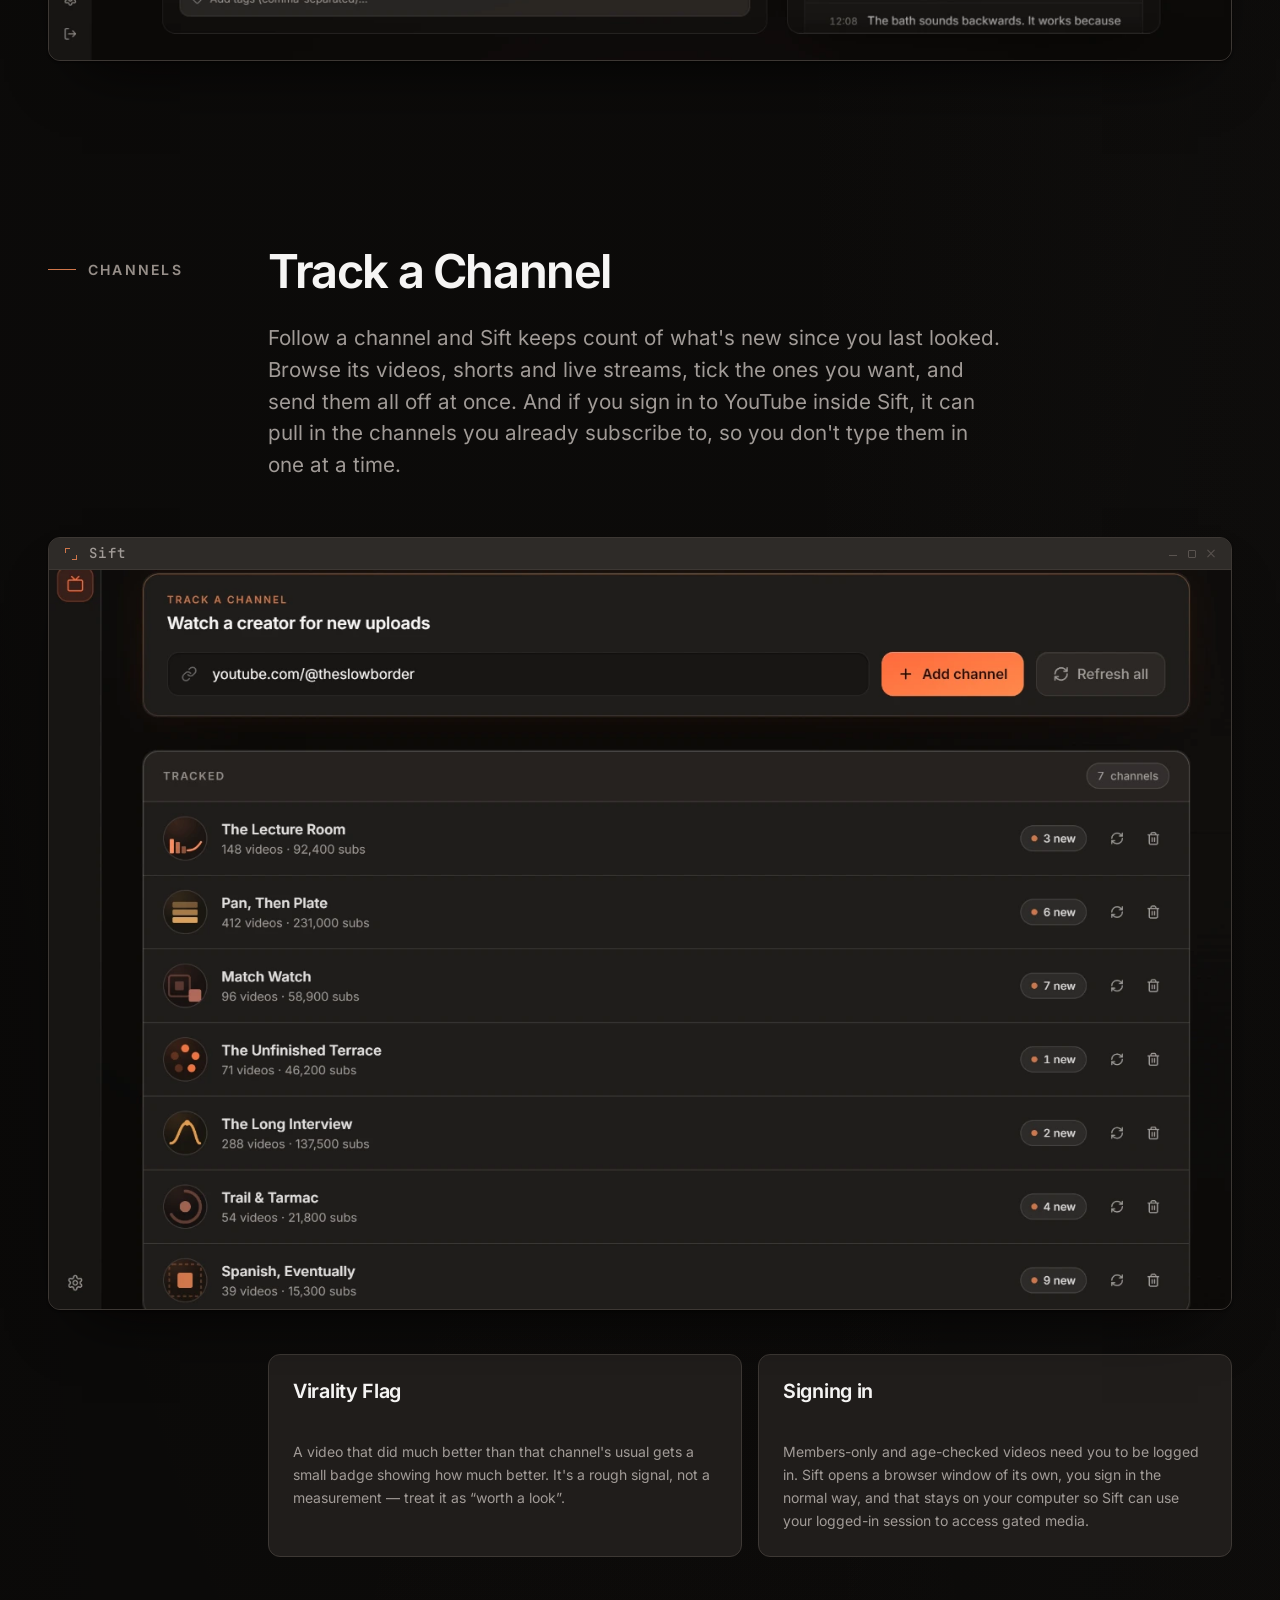
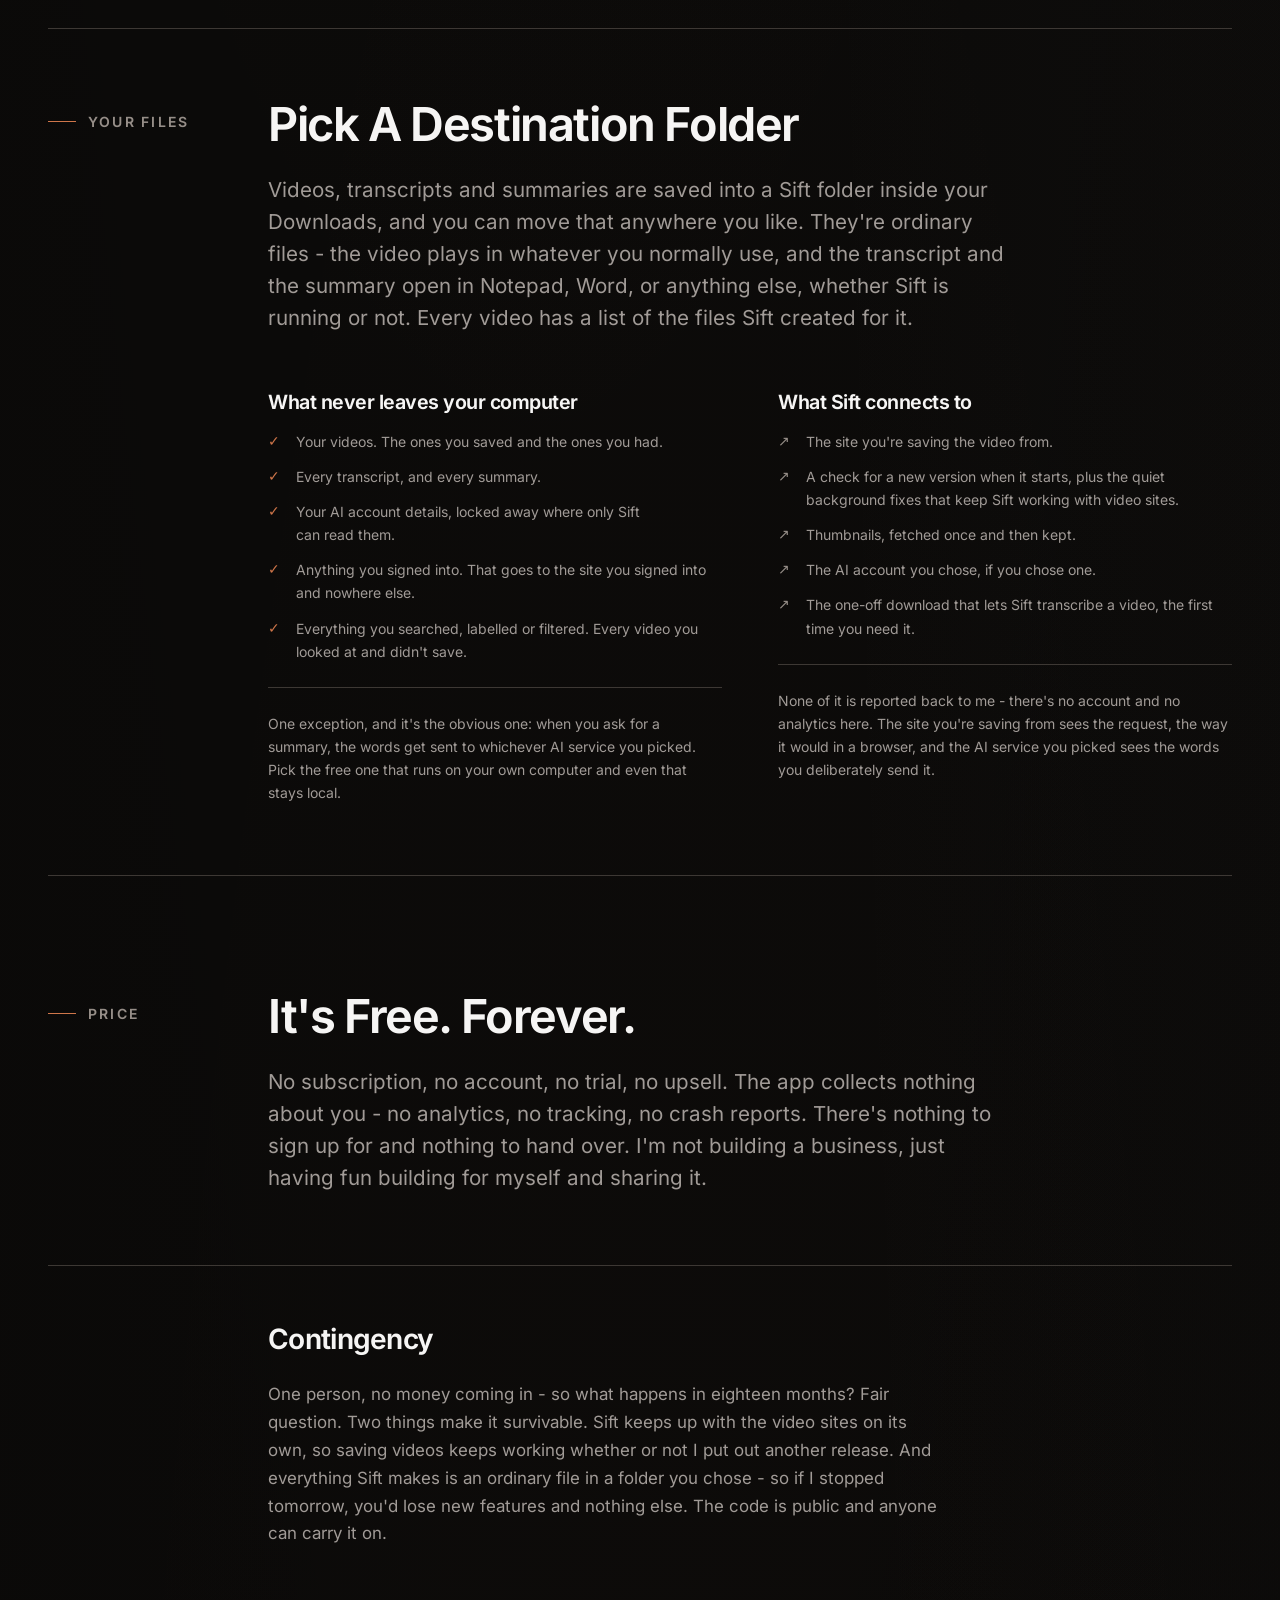
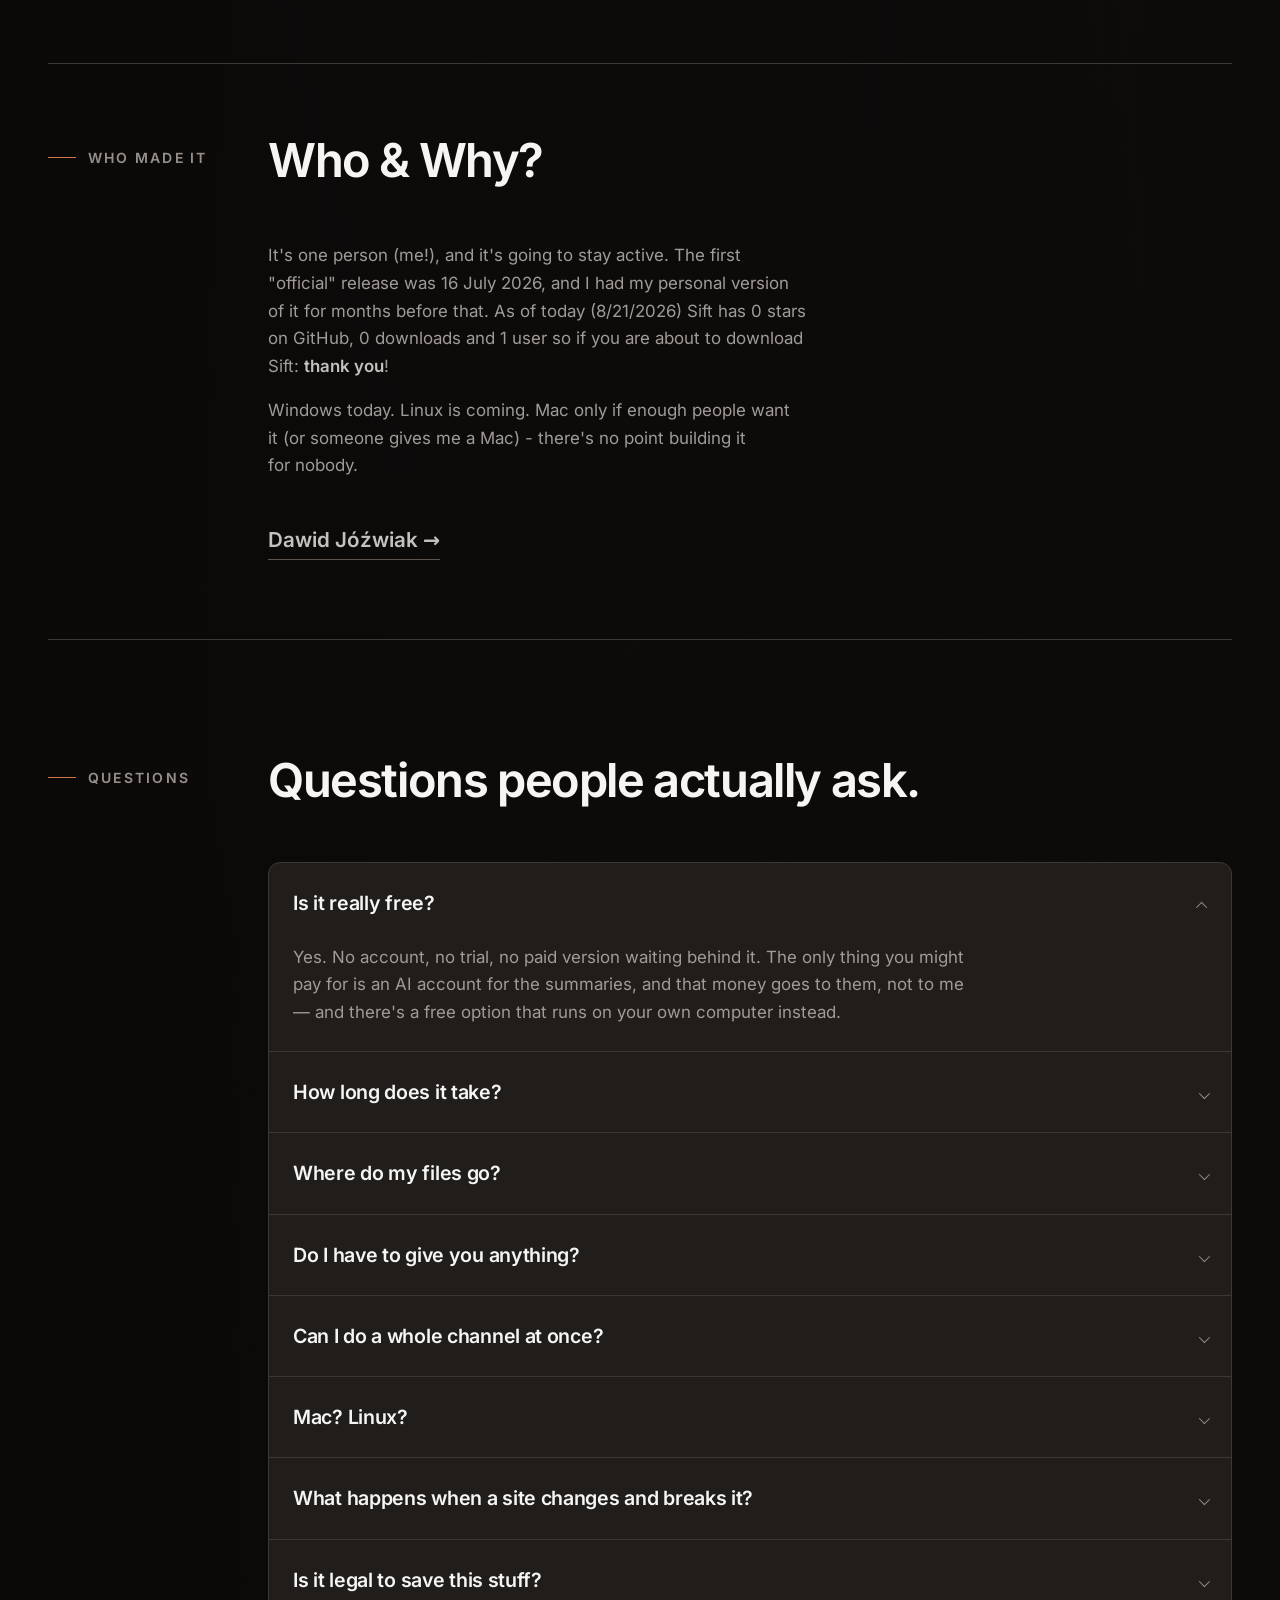
==== commit 6825a7f1: "site: v0.8.2" ====
--- a/index.html
+++ b/index.html
@@ -1350,7 +1350,7 @@
           >
 
           <p class="microcopy download-microcopy">
-            Updated <span data-release-date>25 August 2026</span> — always the
+            Updated <span data-release-date>14 October 2026</span> — always the
             latest one. First time you run it, Windows will warn you it doesn't
             recognise the publisher. That's because I haven't paid to have it
             signed. Click “More info”, then “Run anyway”.
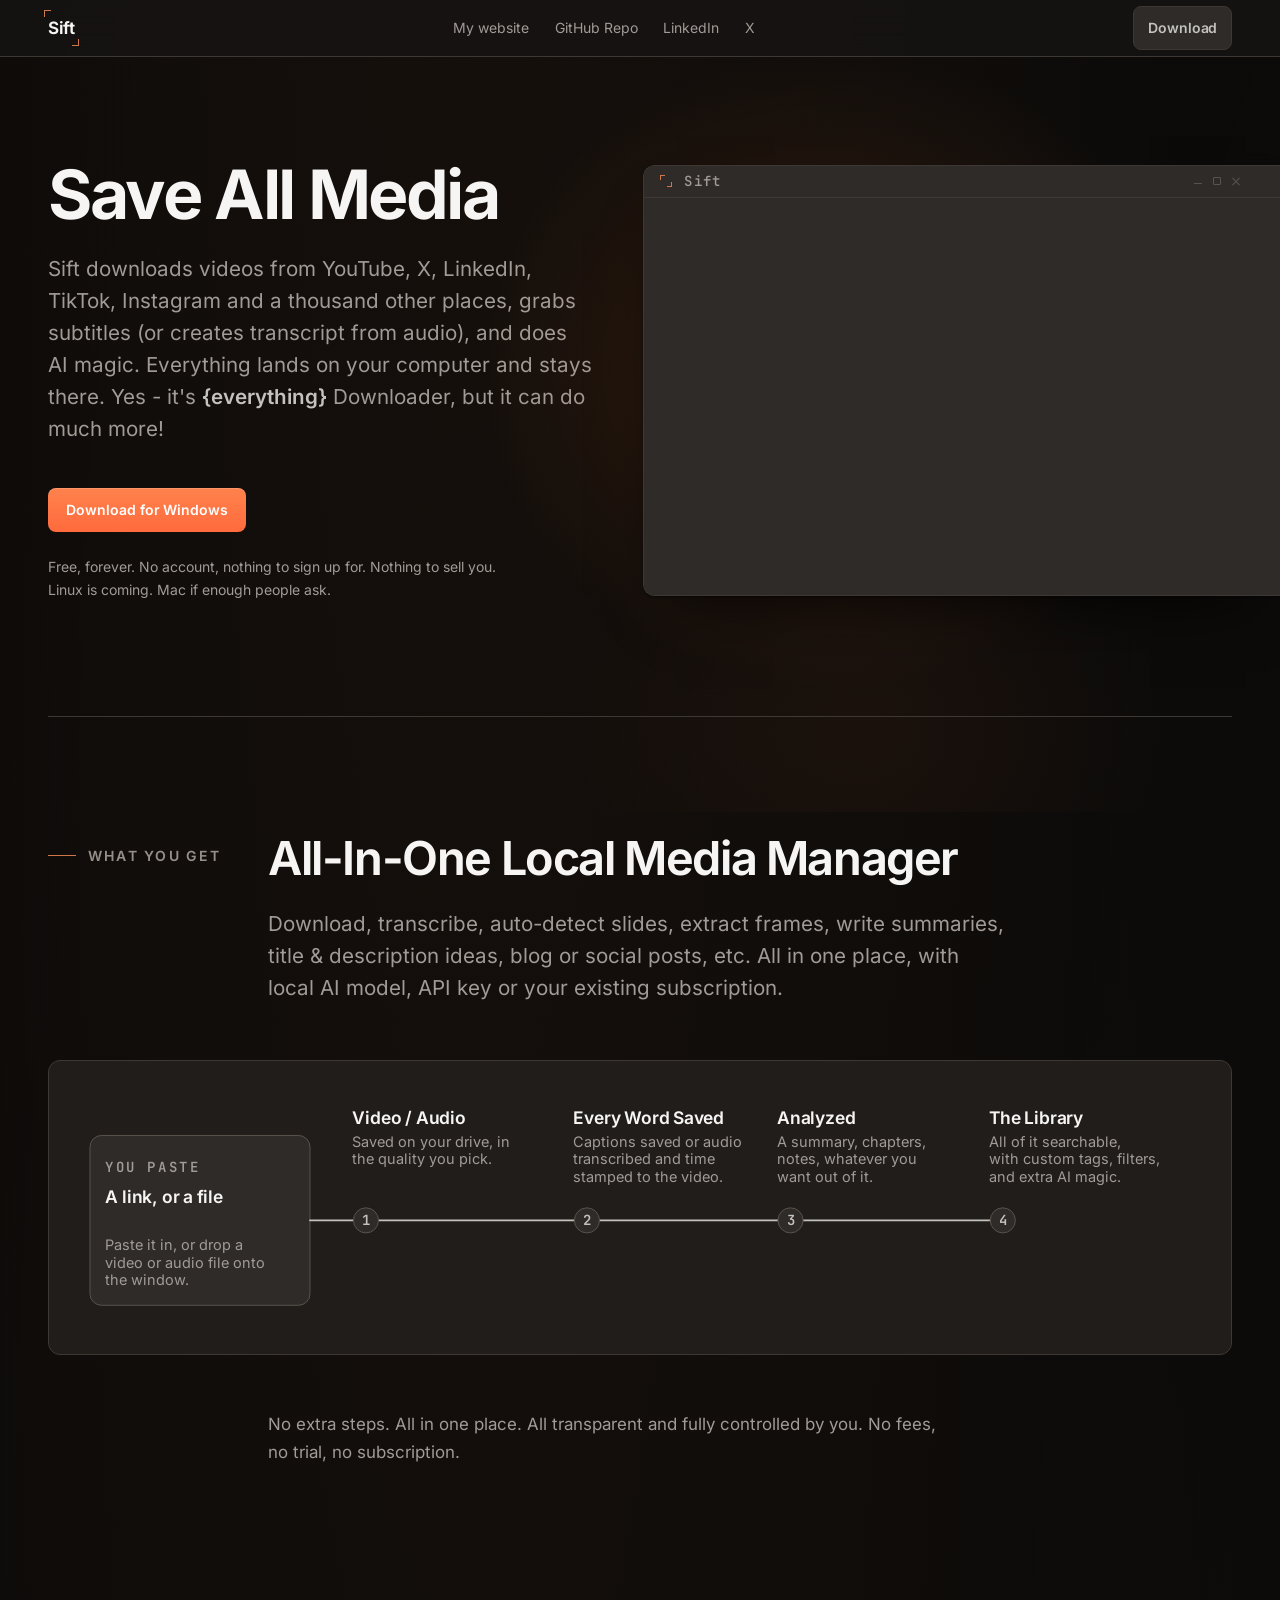
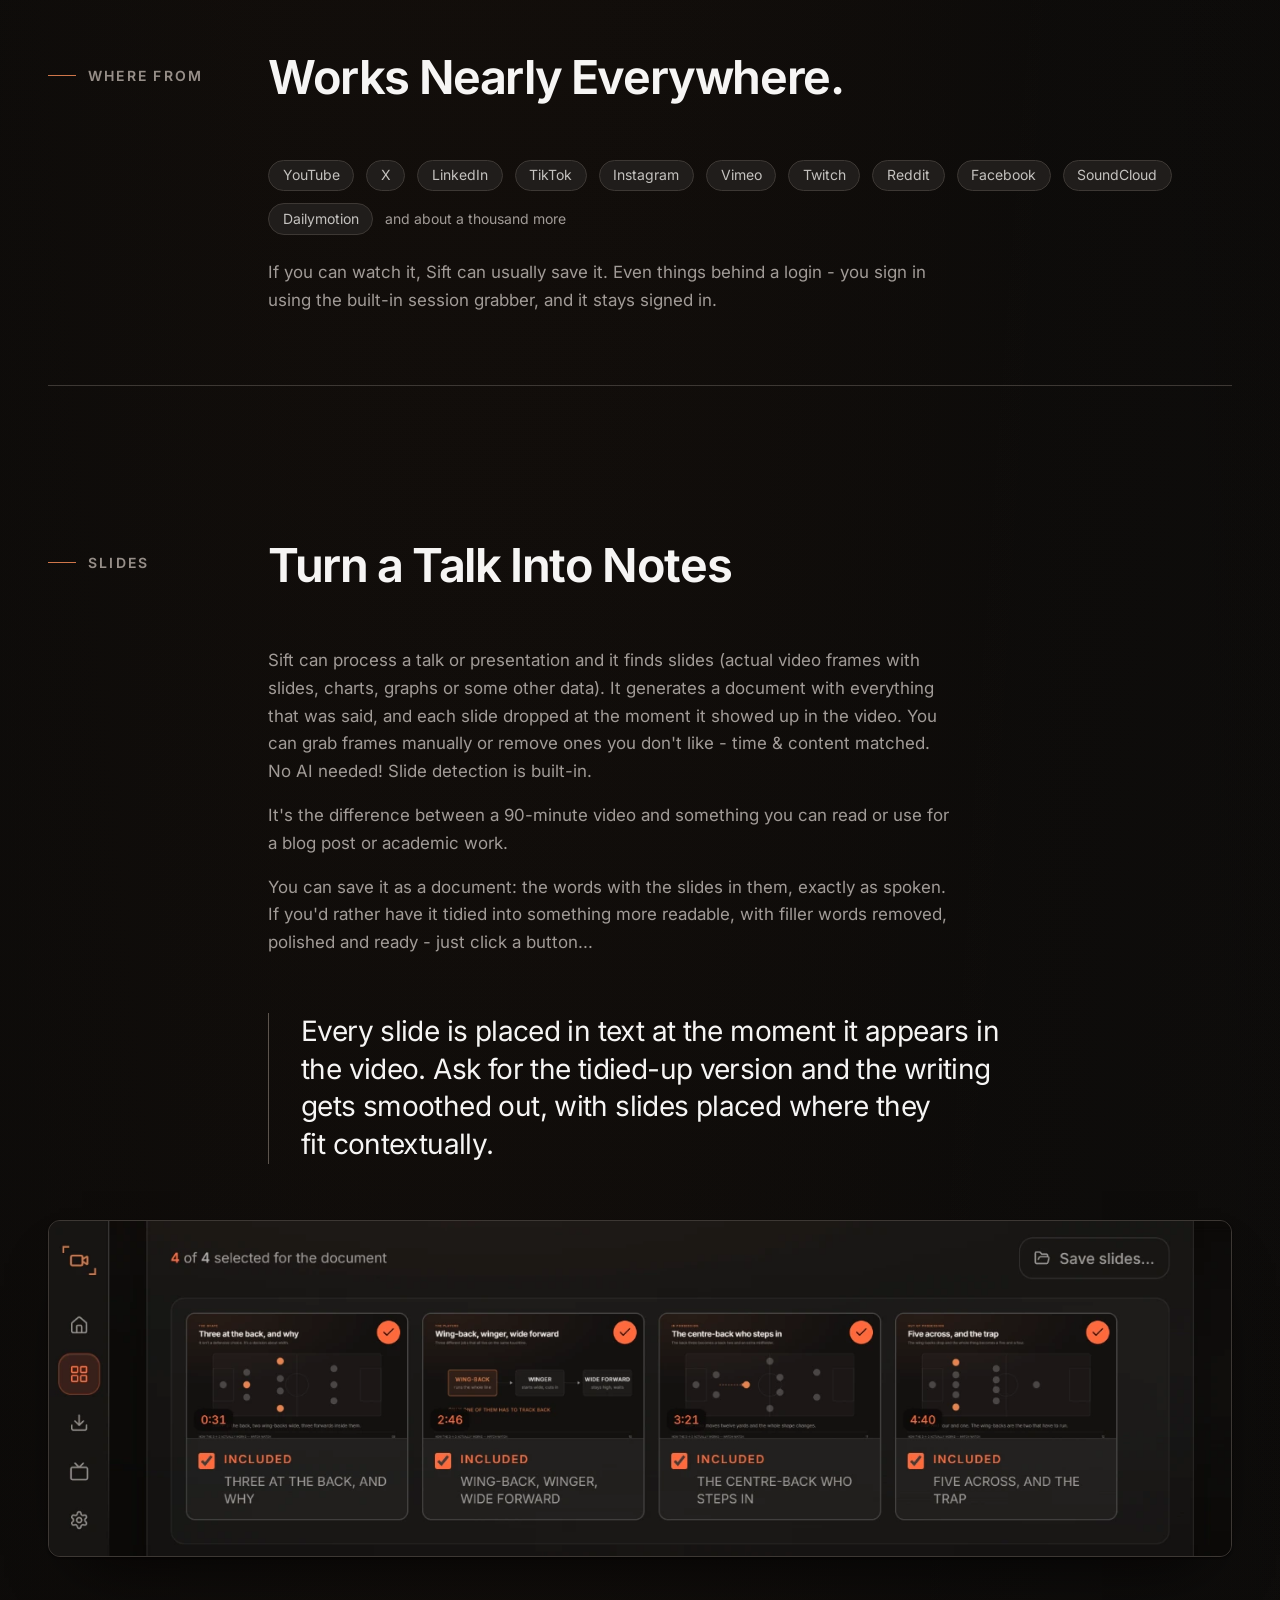
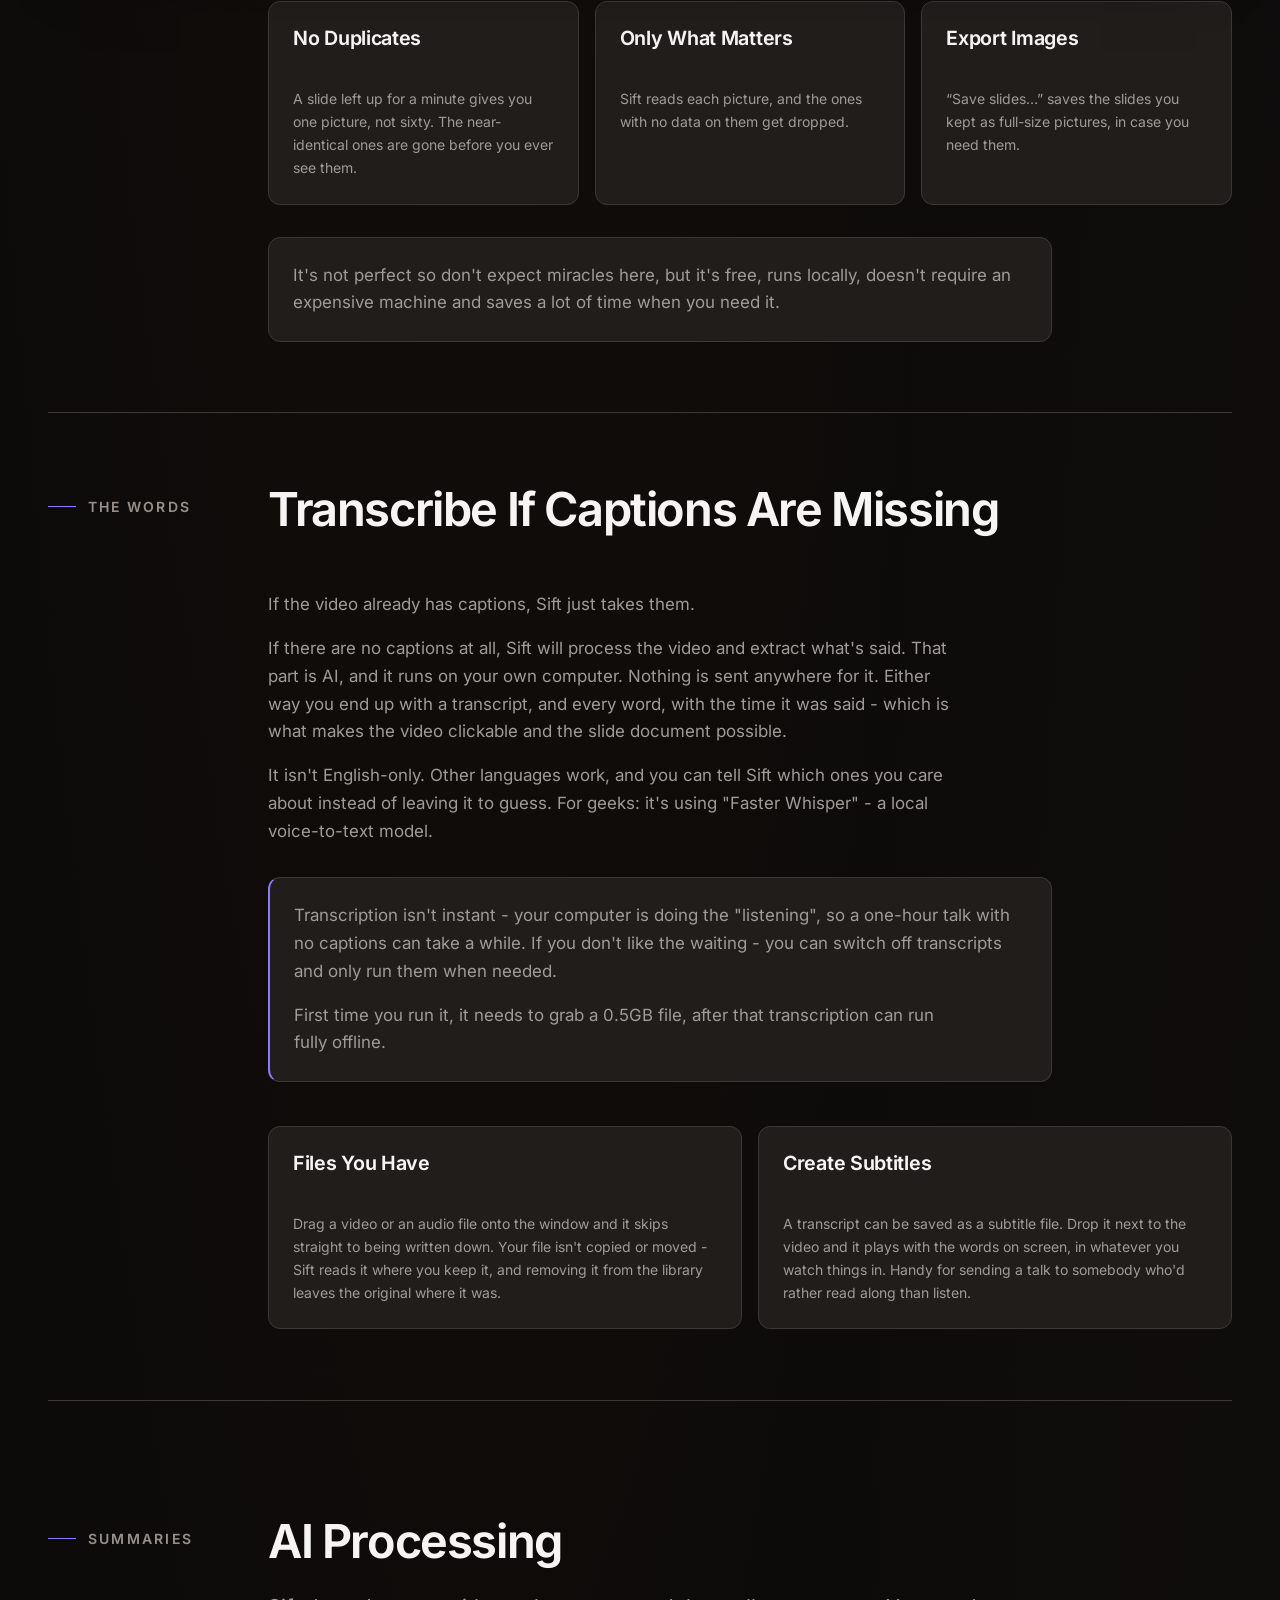
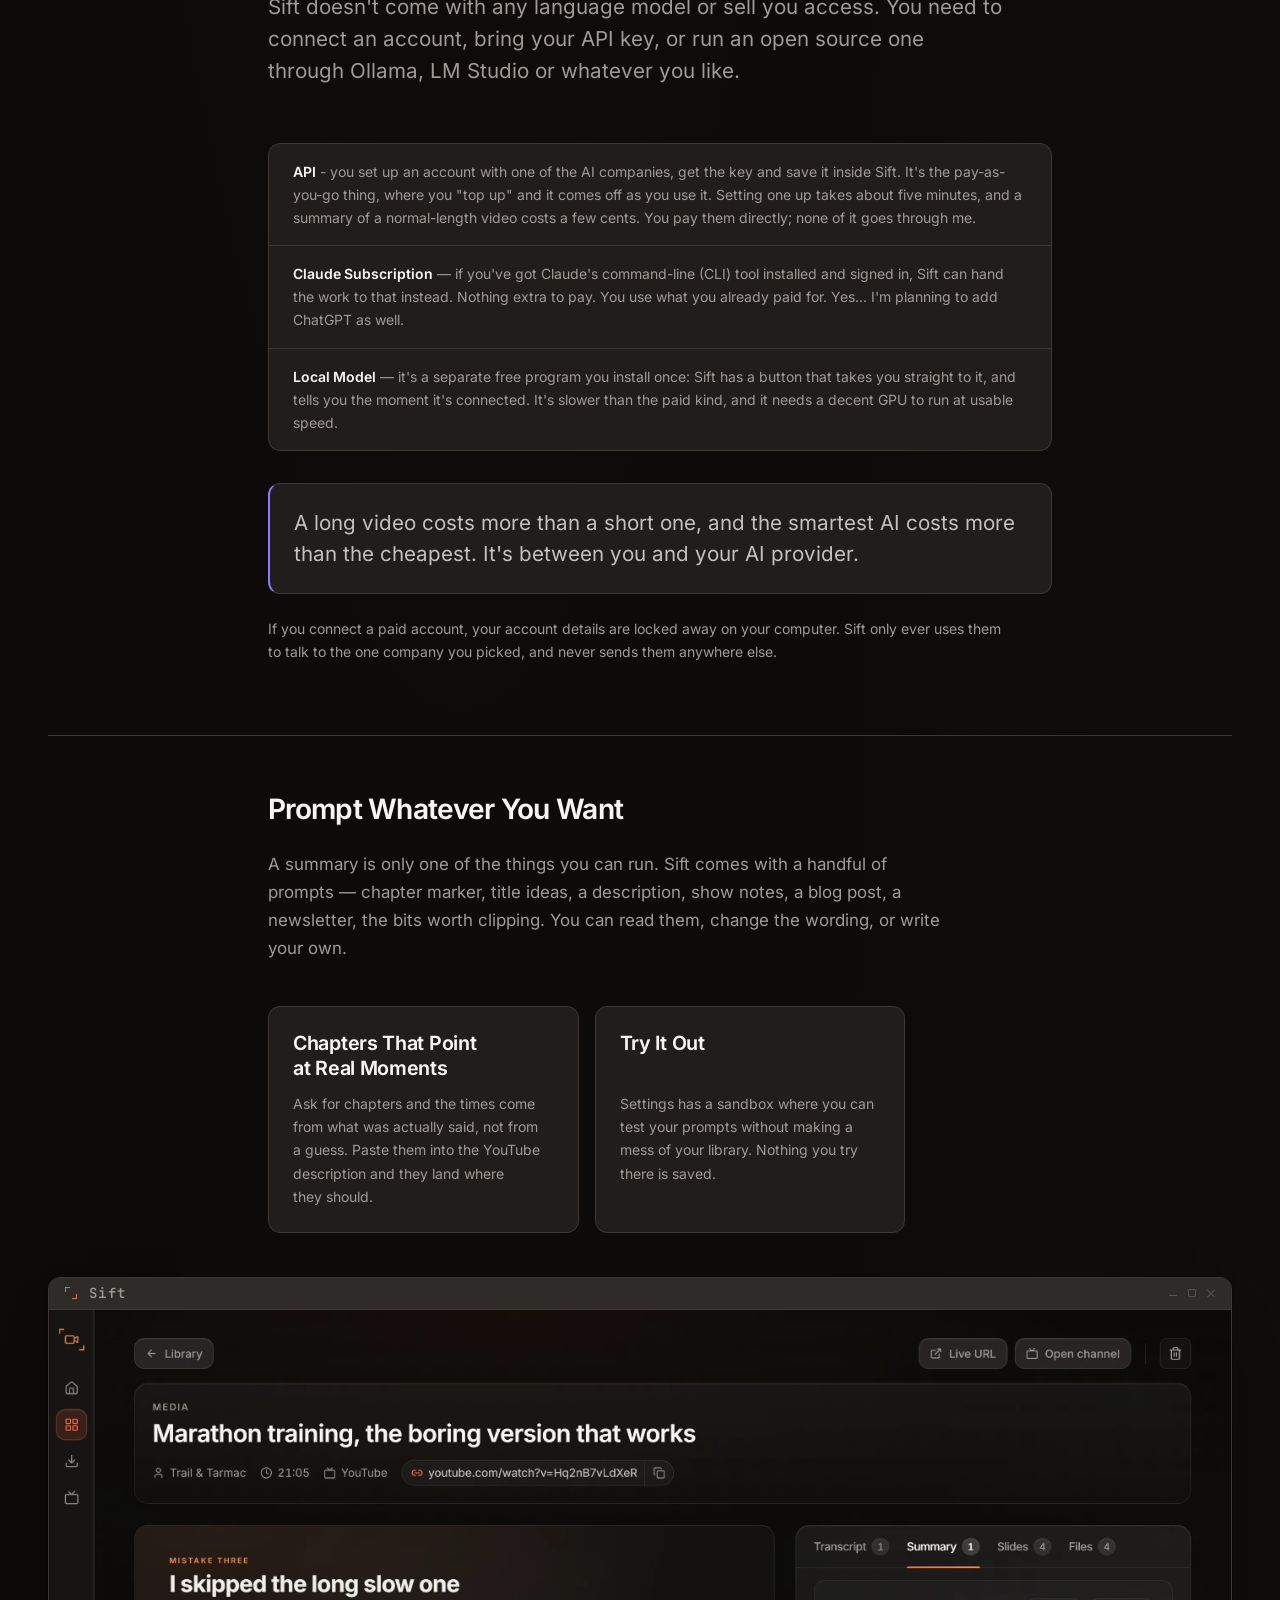
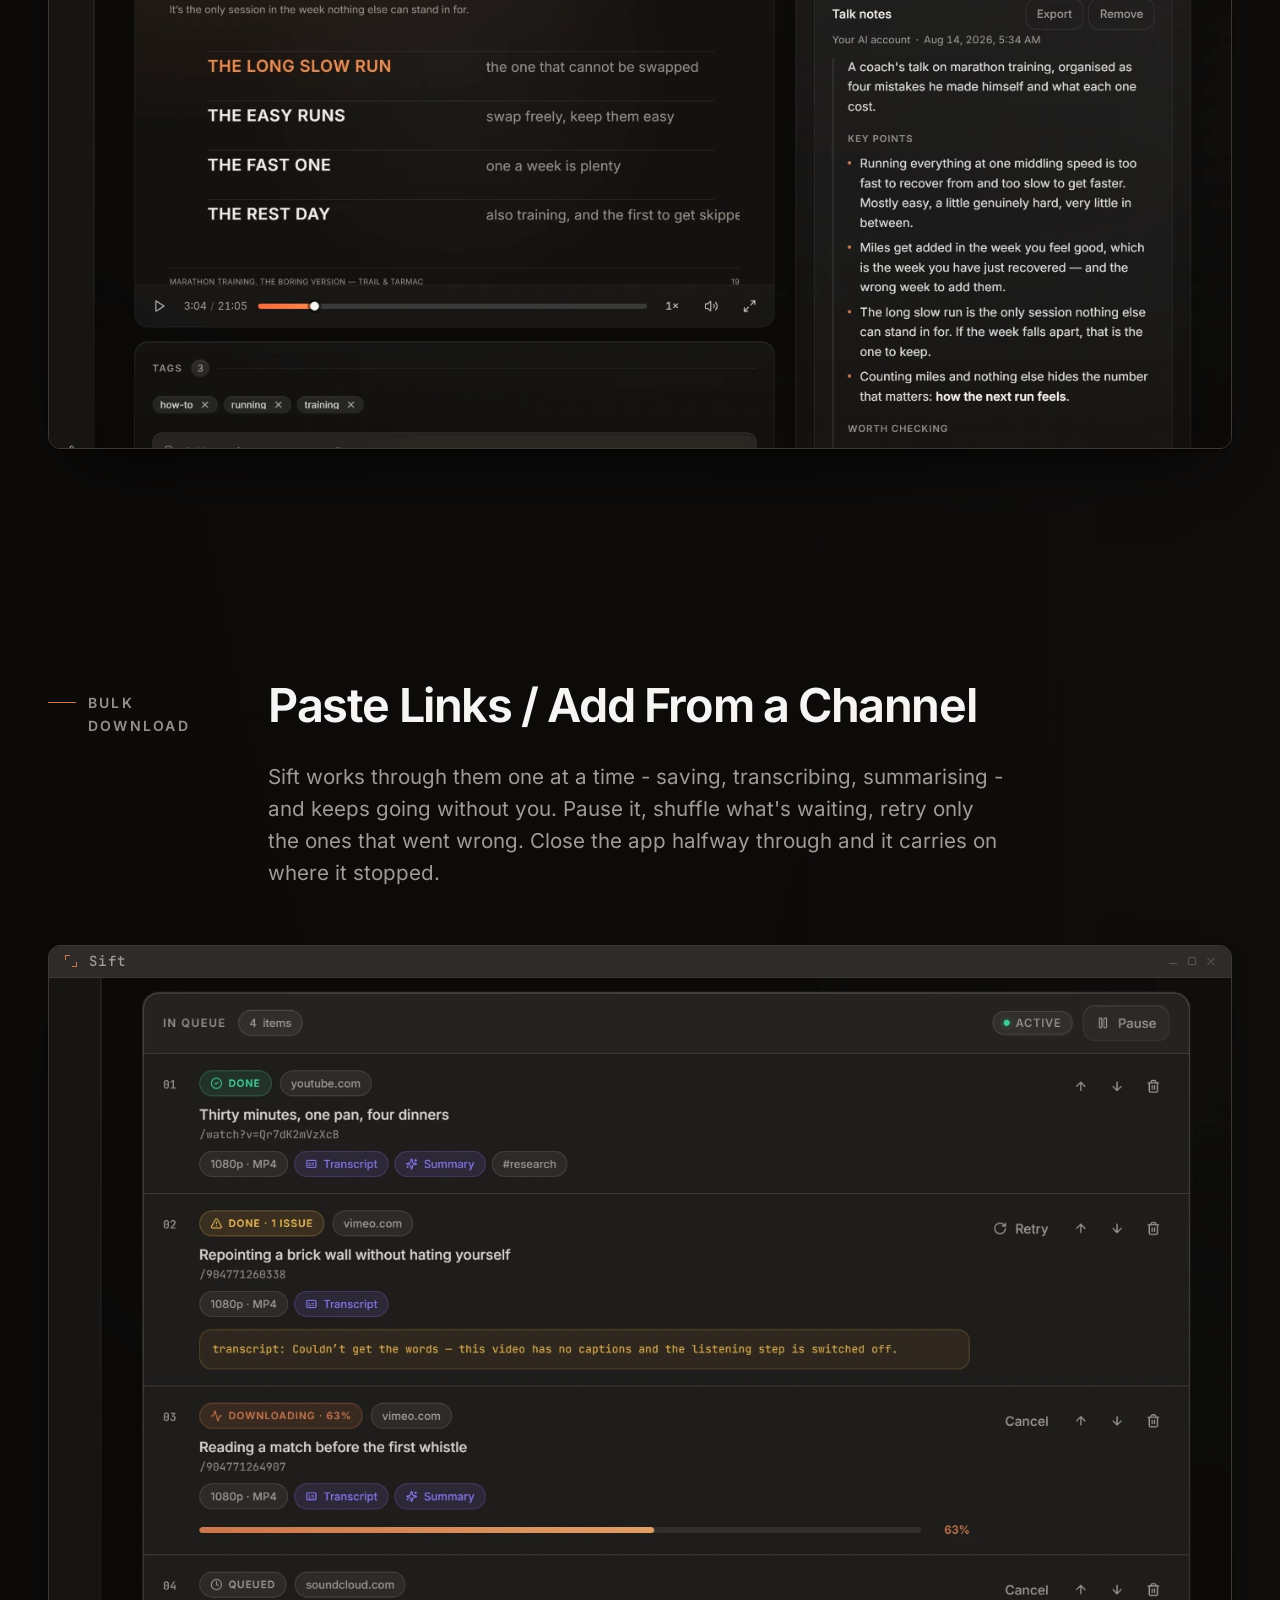
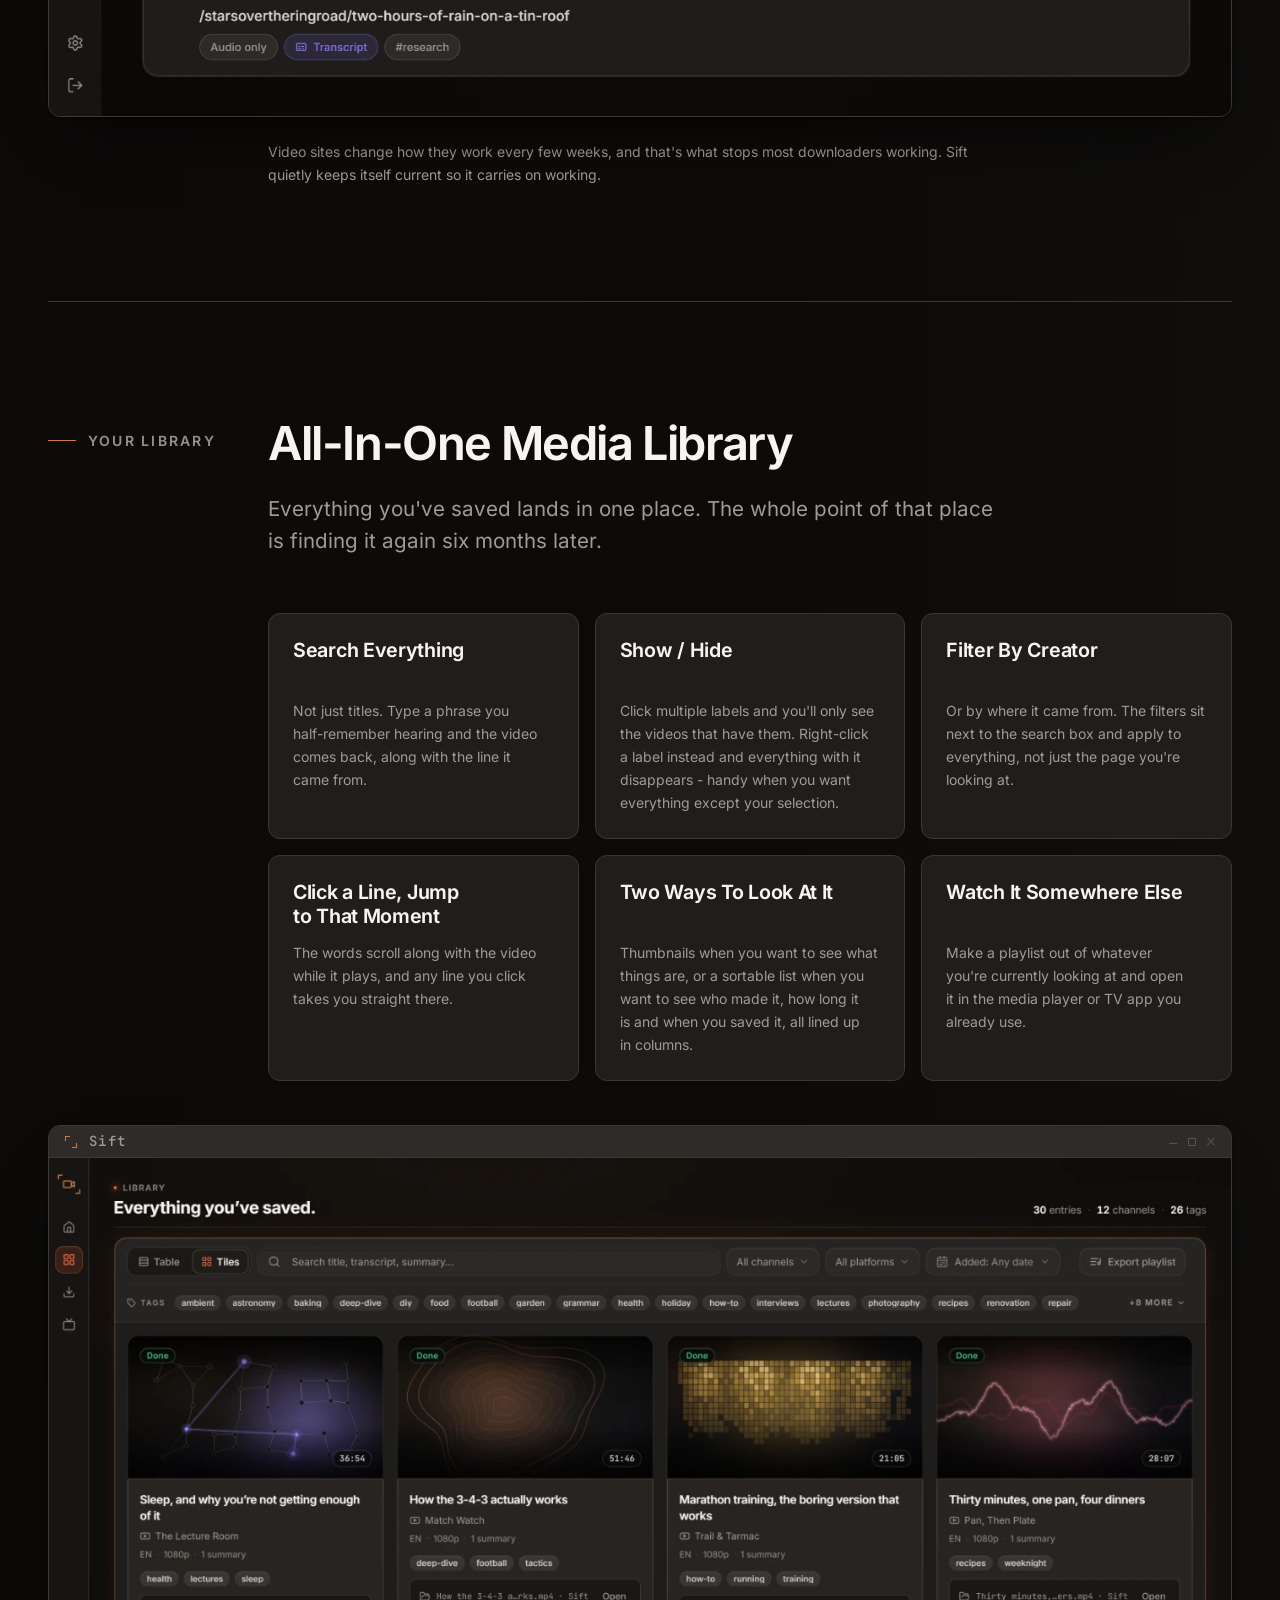
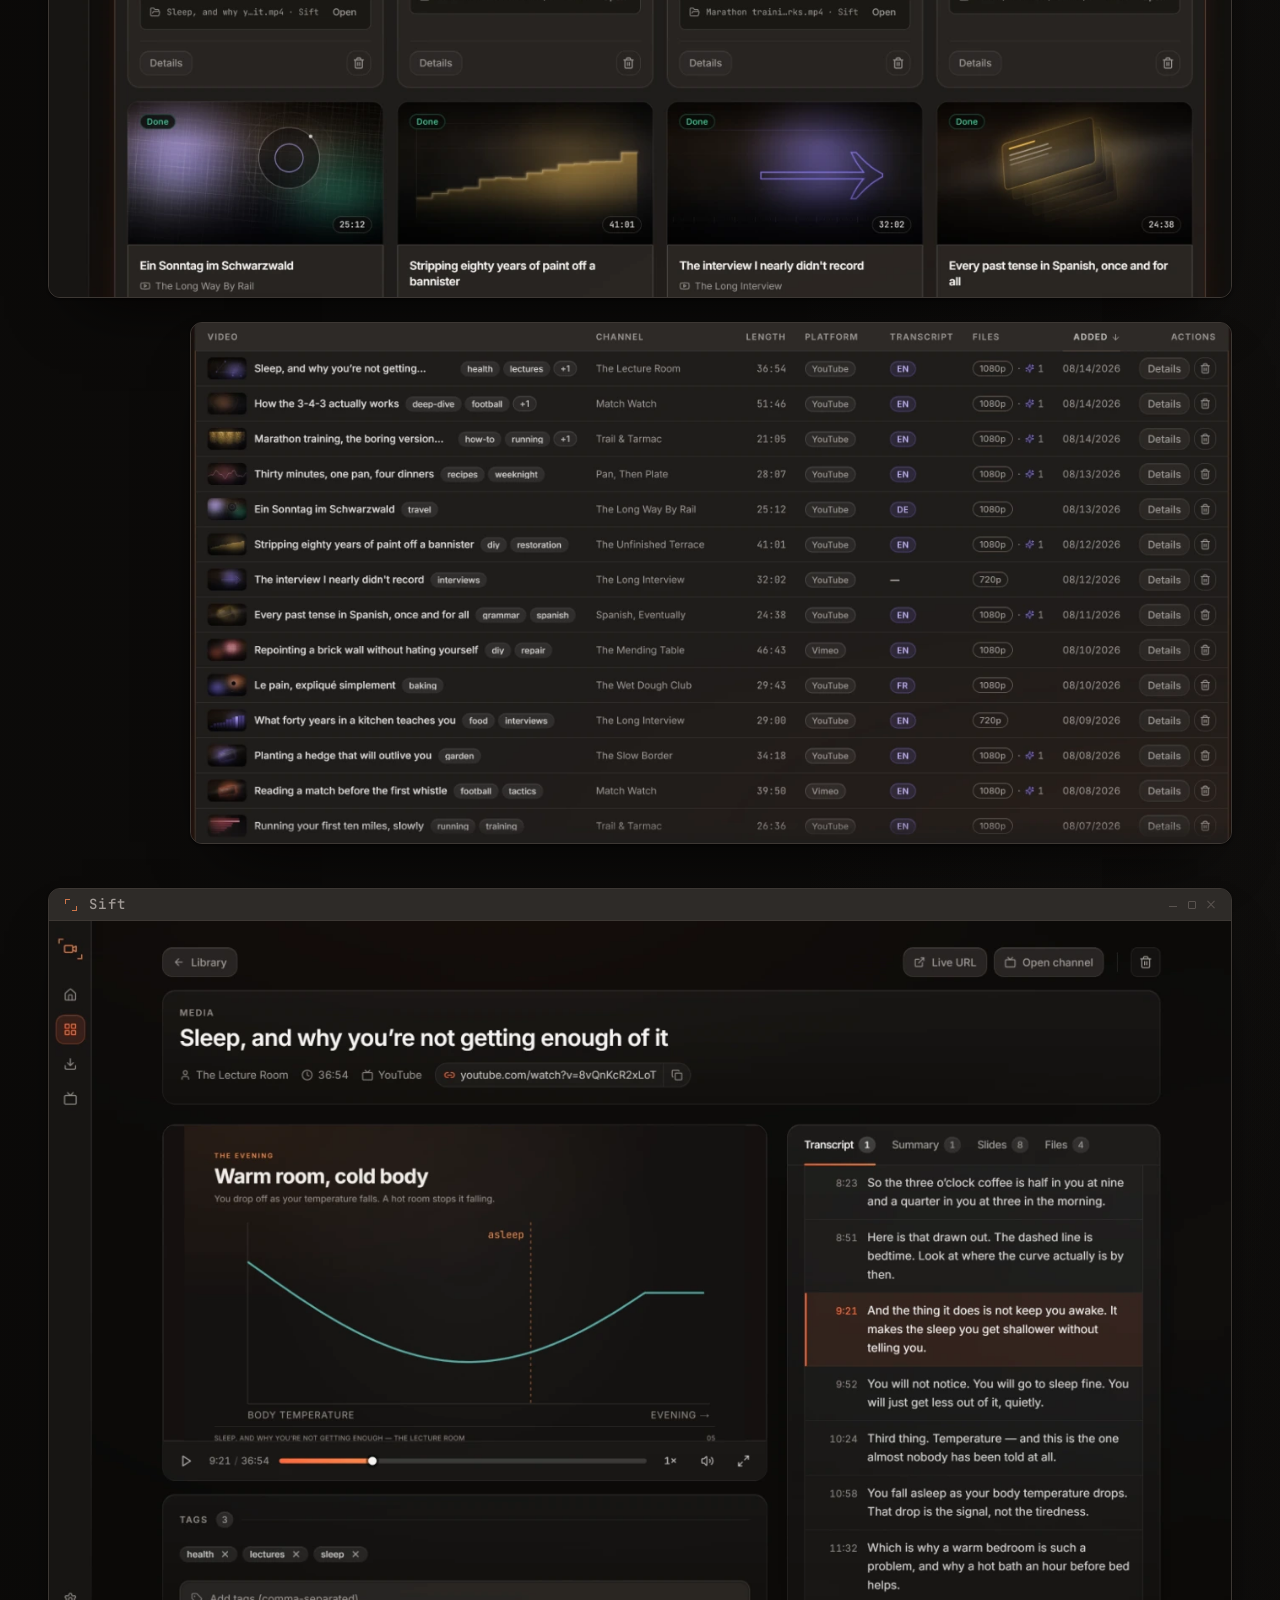
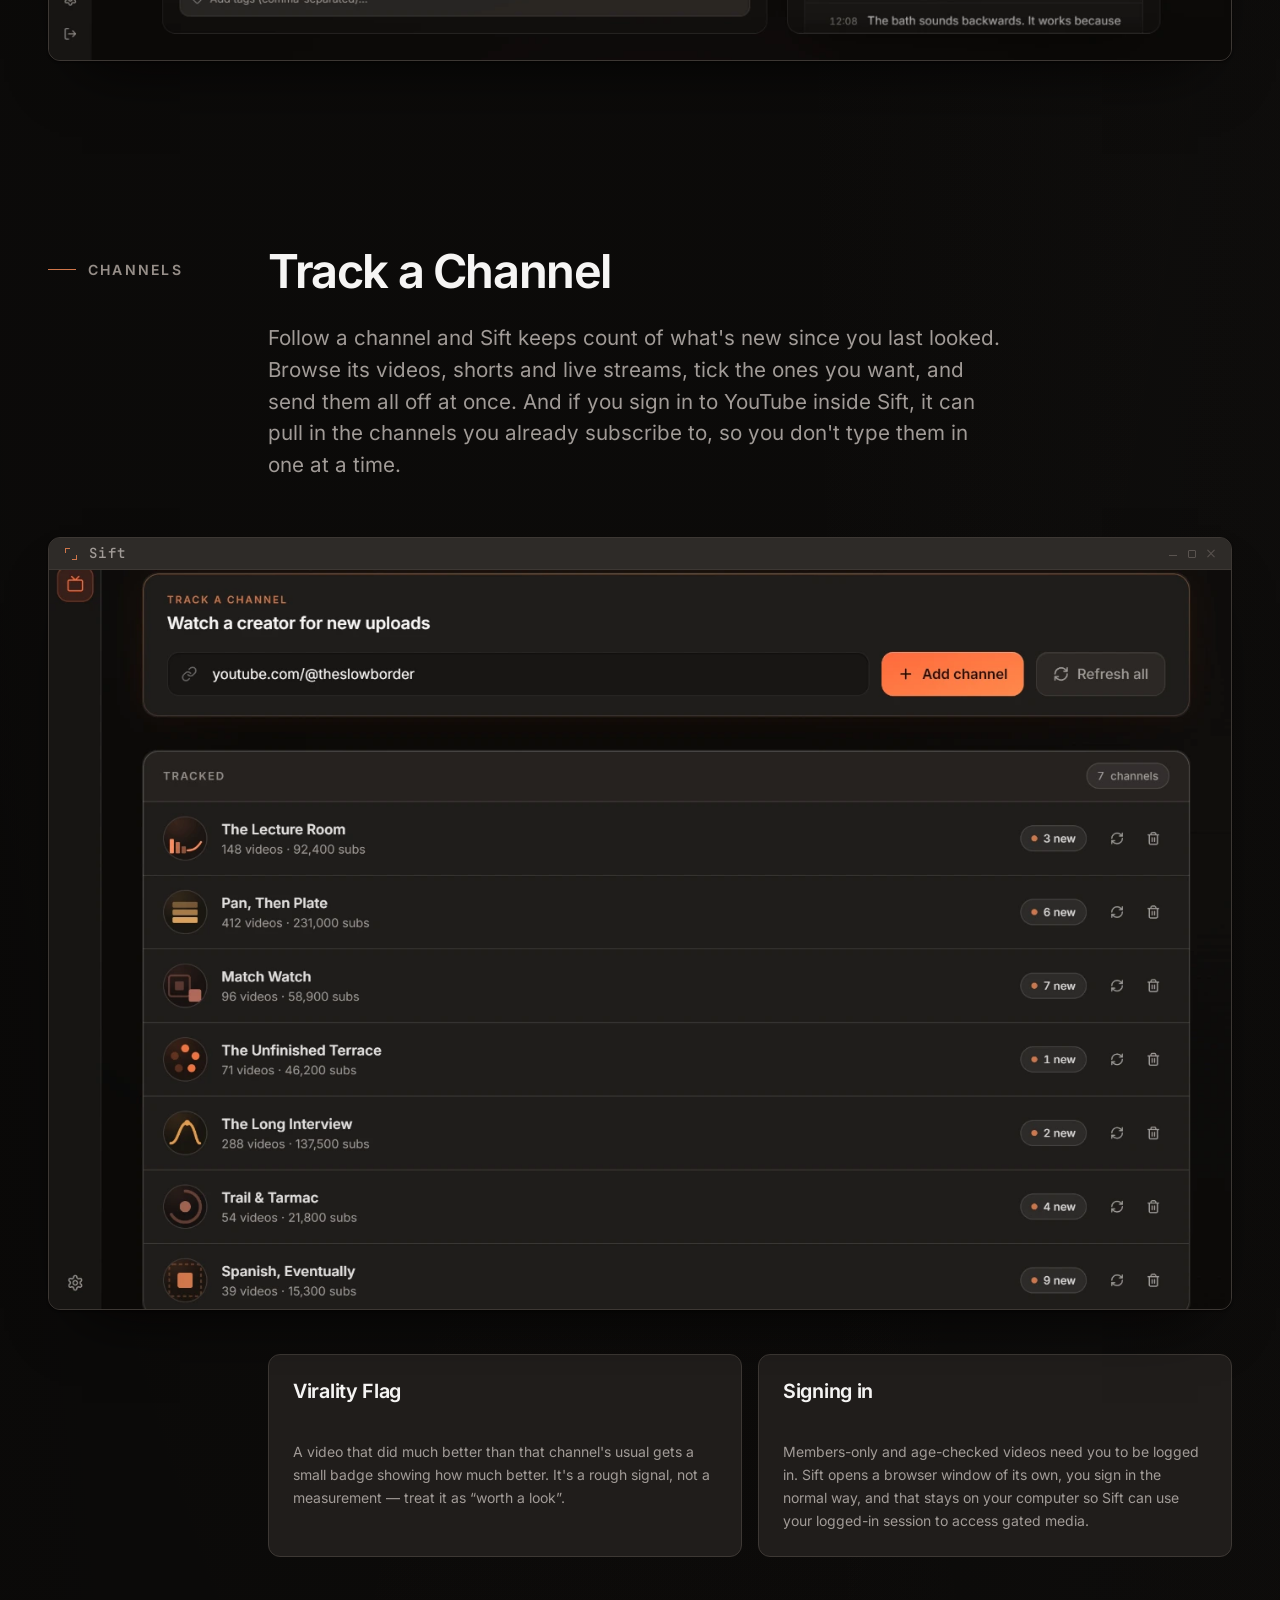
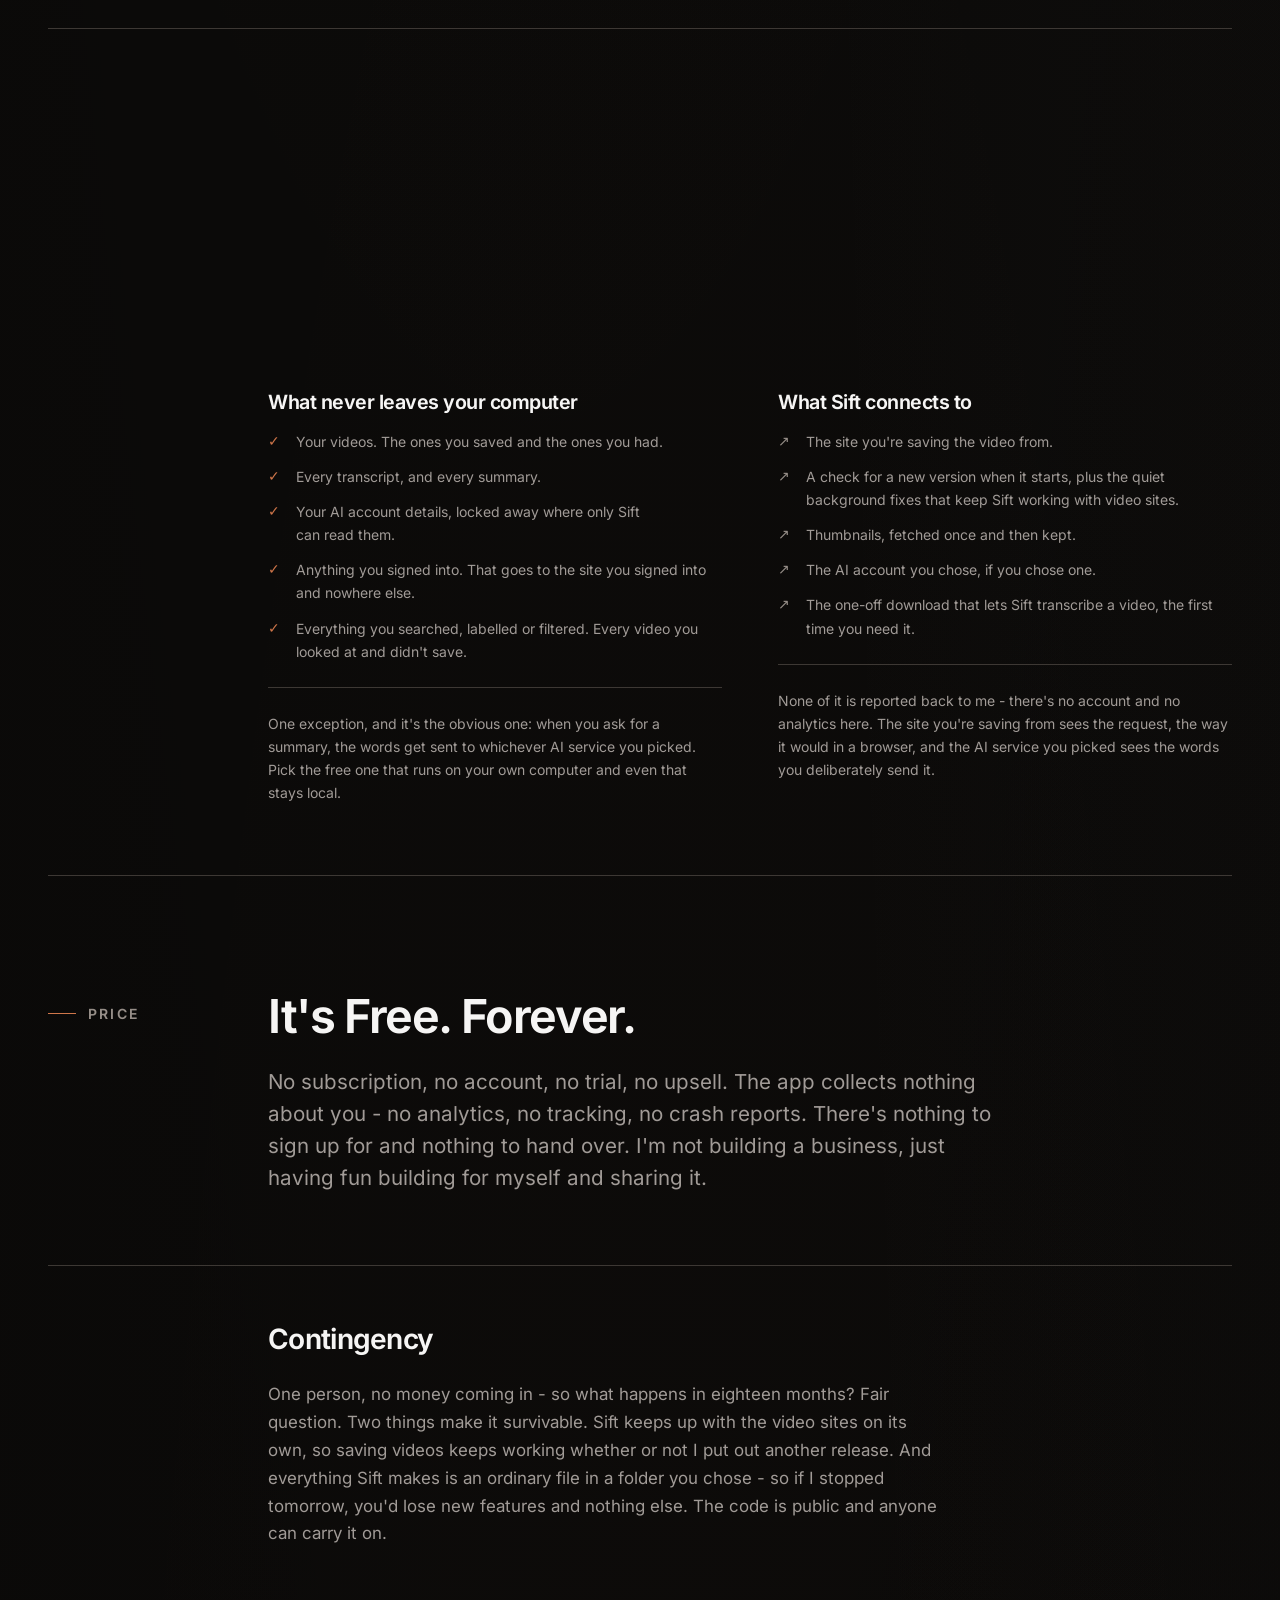
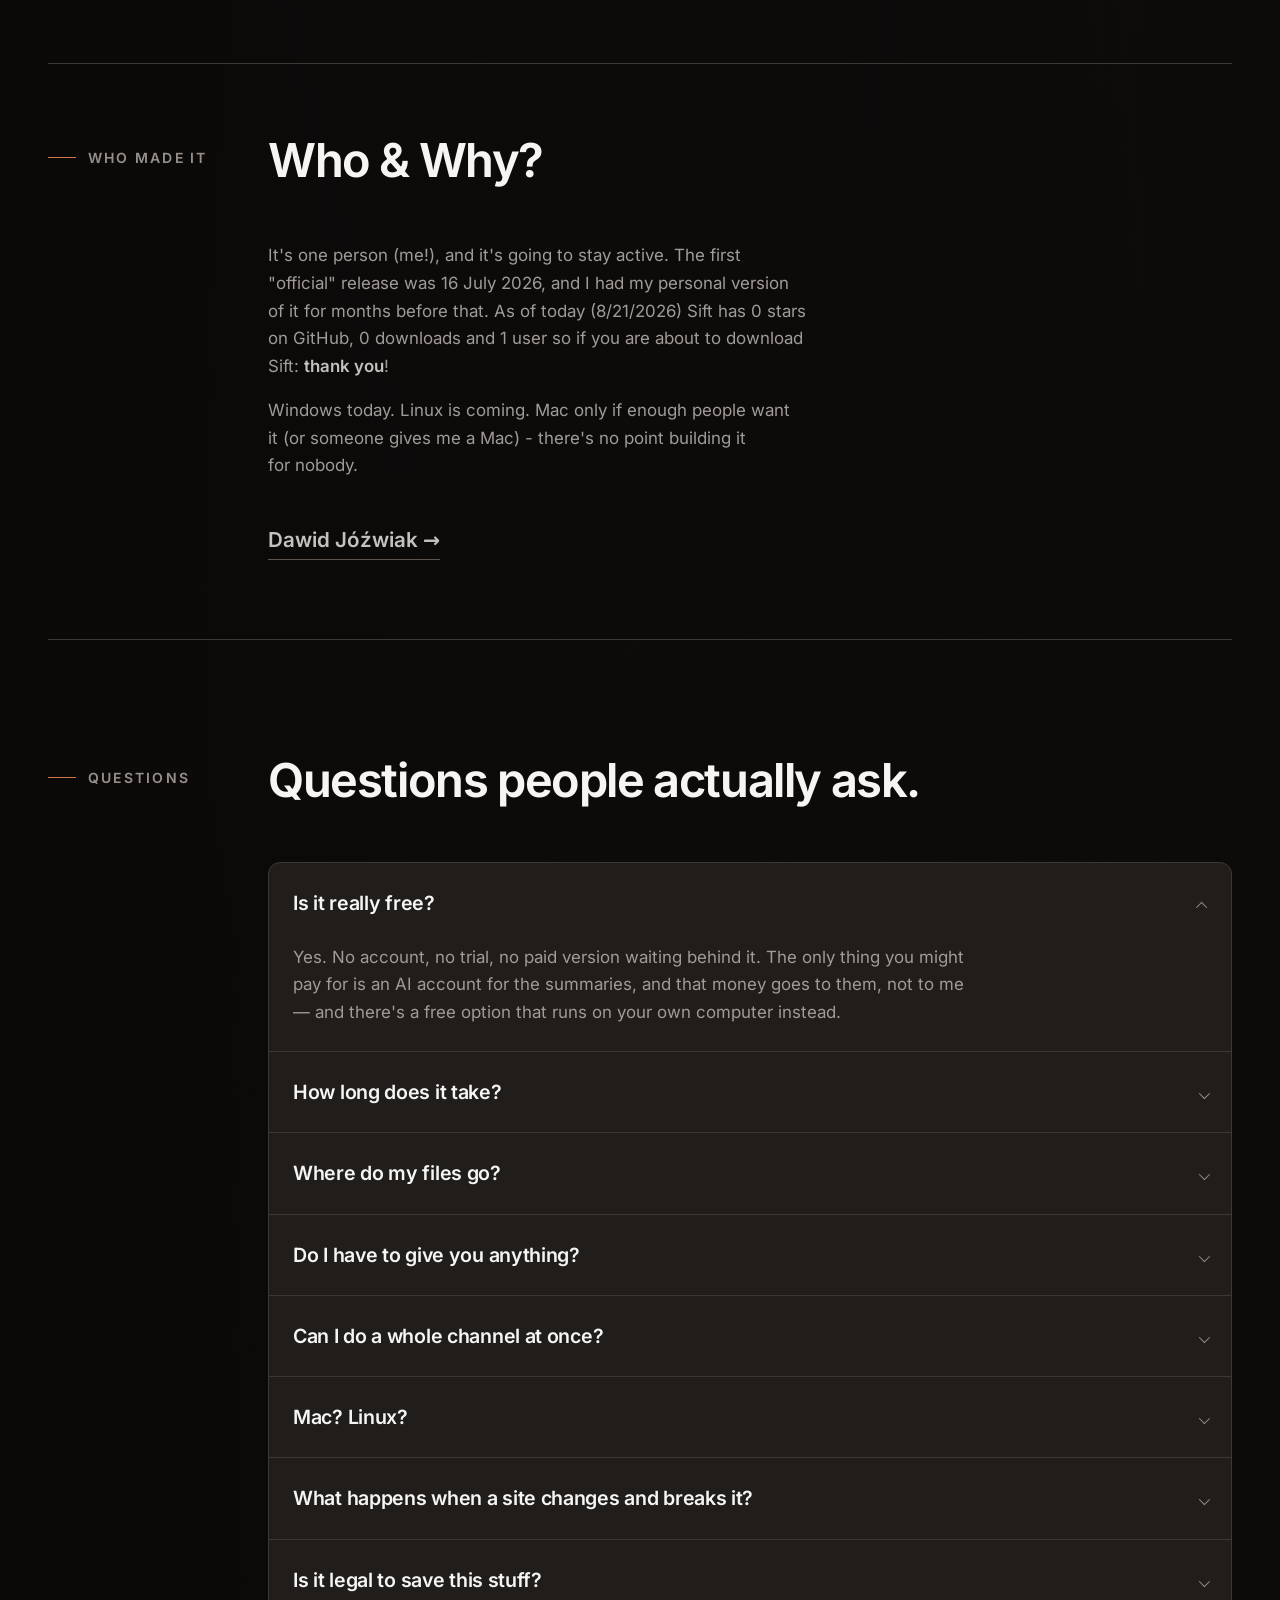
==== commit 2b4e1f2b: "site: v0.8.3" ====
--- a/index.html
+++ b/index.html
@@ -1350,7 +1350,7 @@
           >
 
           <p class="microcopy download-microcopy">
-            Updated <span data-release-date>14 October 2026</span> — always the
+            Updated <span data-release-date>20 October 2026</span> — always the
             latest one. First time you run it, Windows will warn you it doesn't
             recognise the publisher. That's because I haven't paid to have it
             signed. Click “More info”, then “Run anyway”.
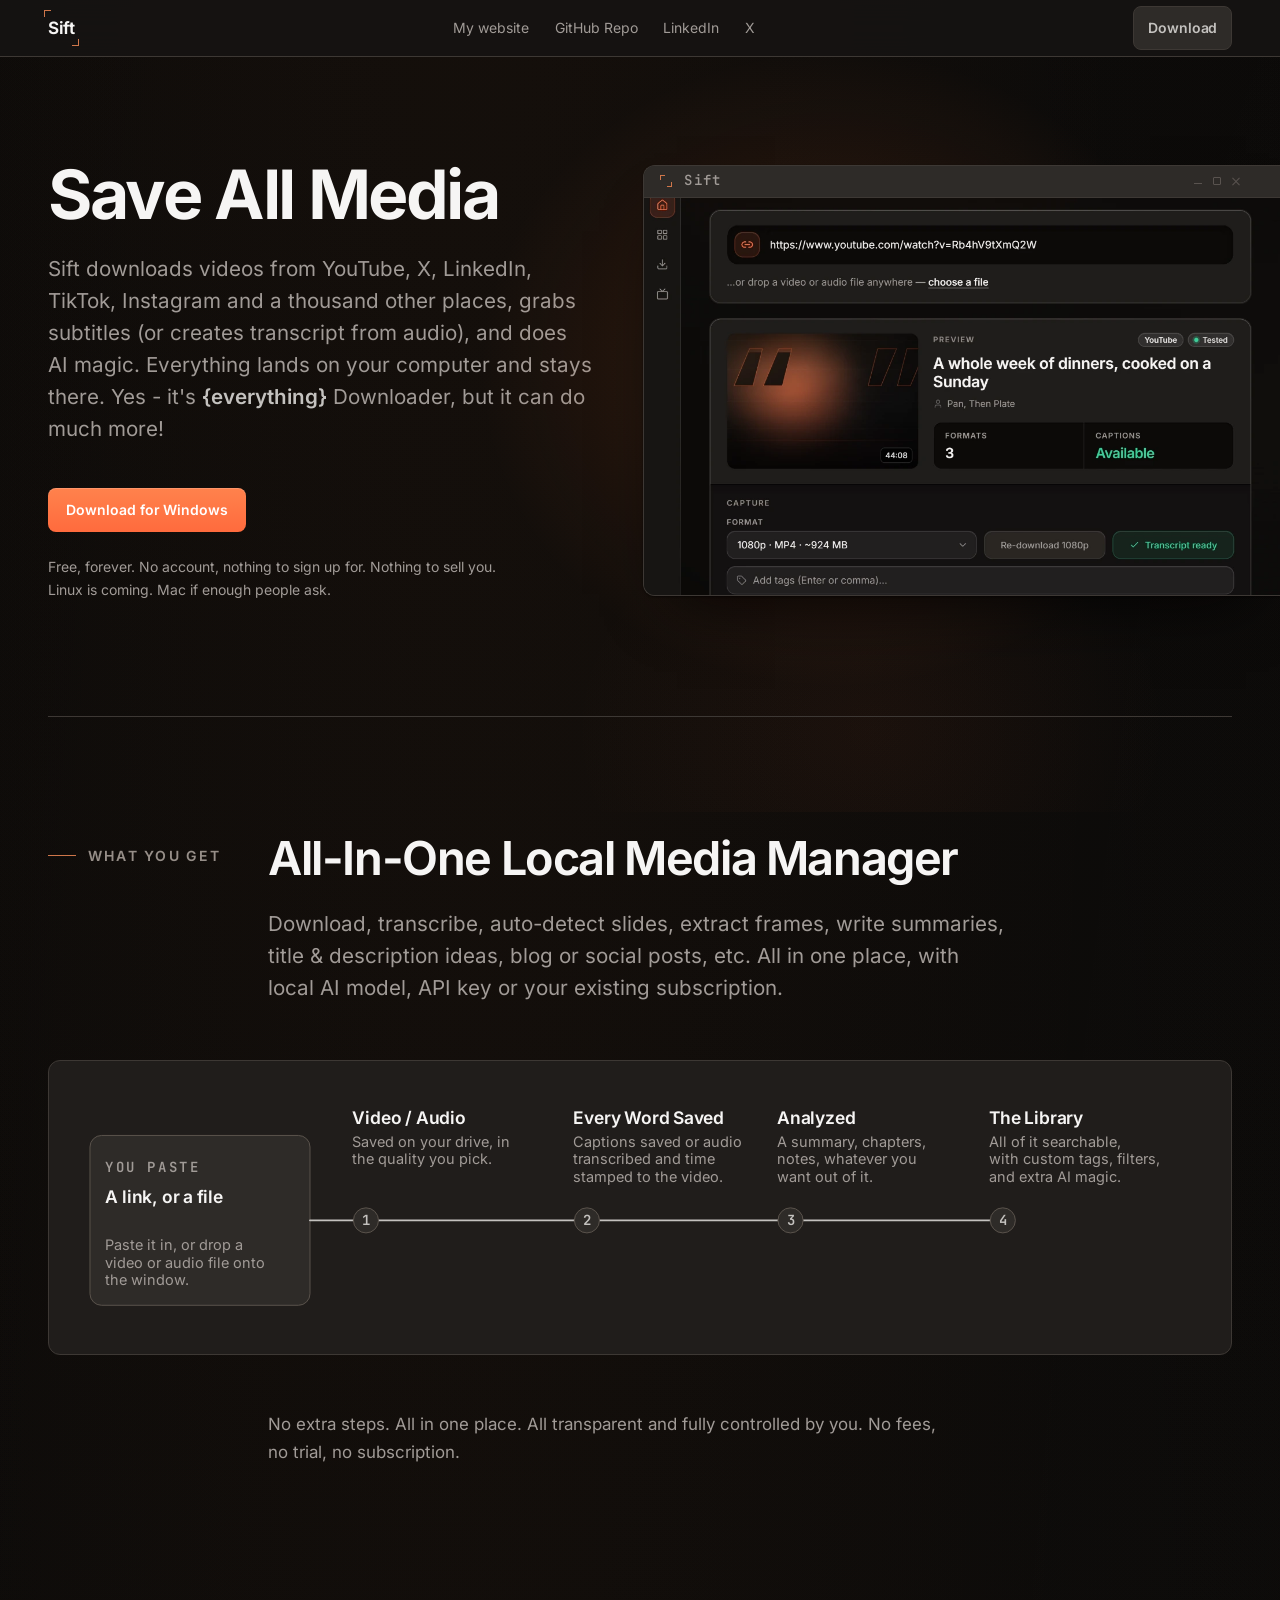
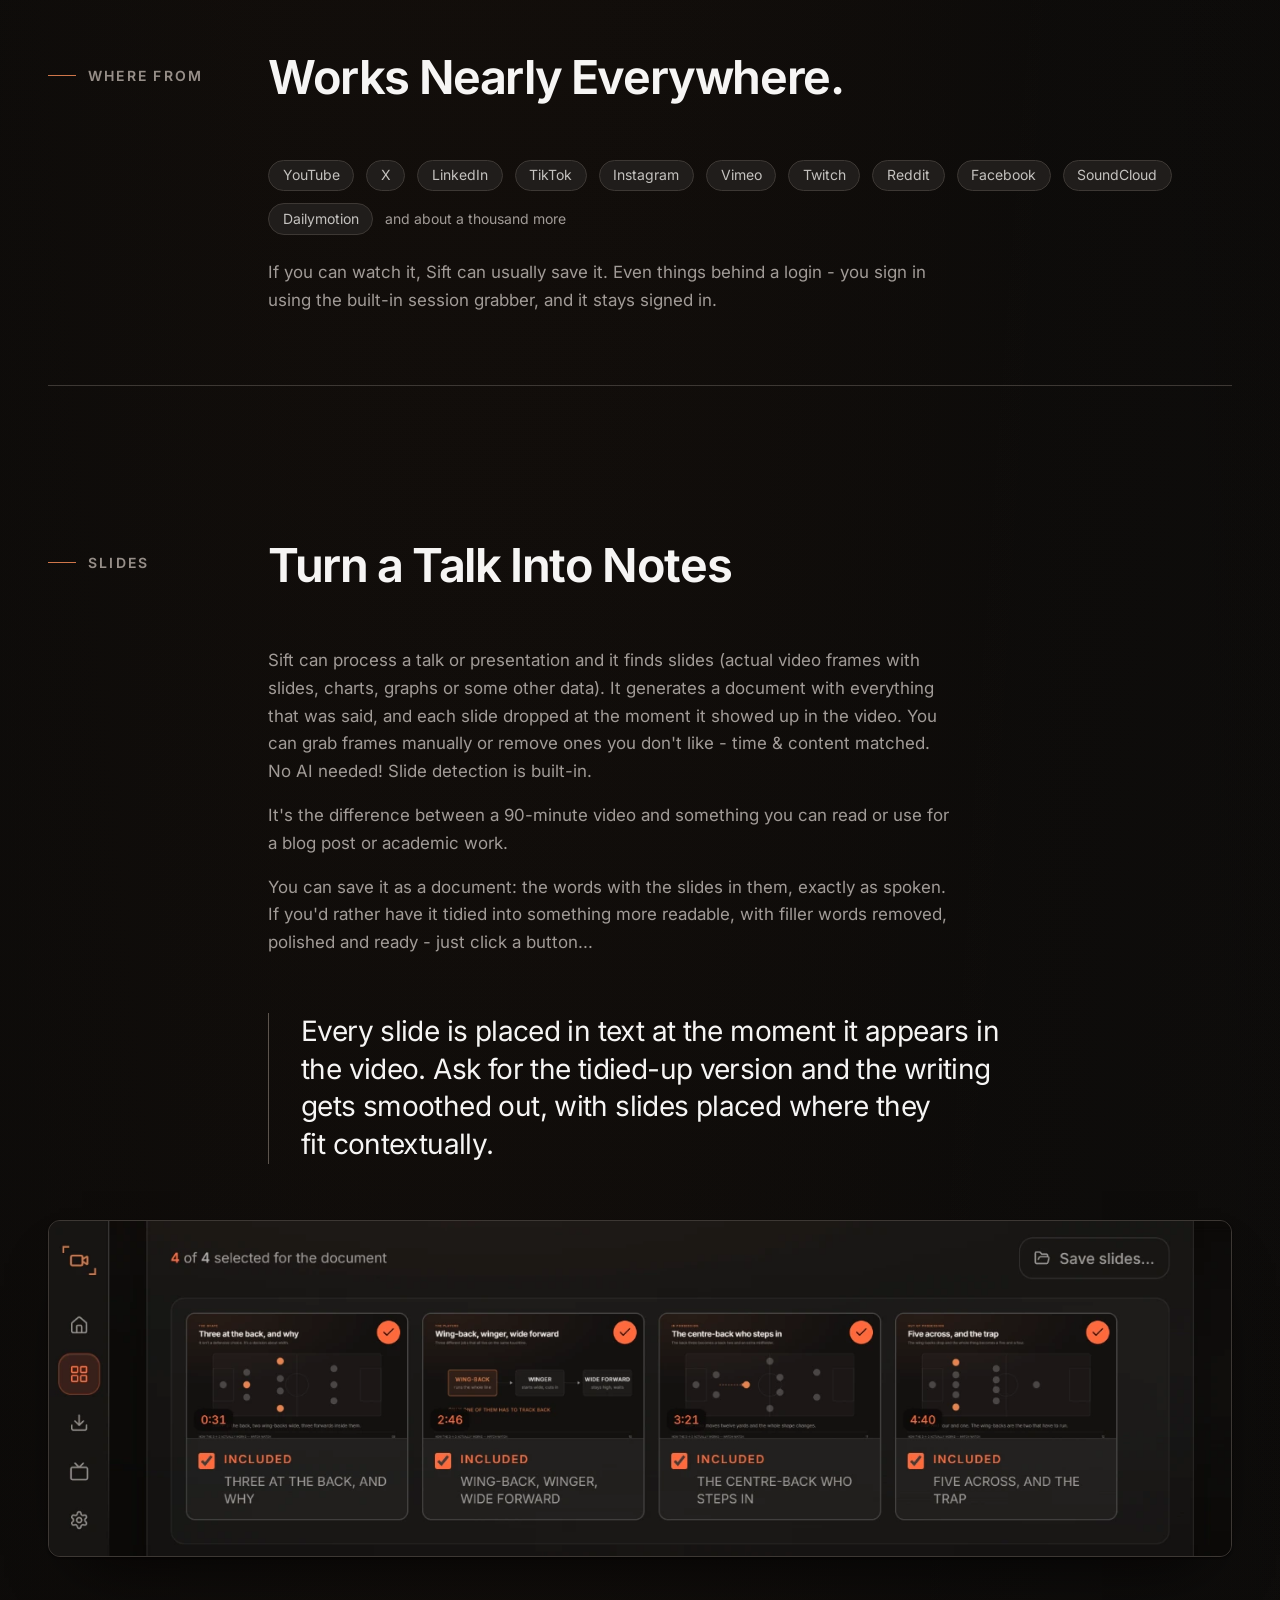
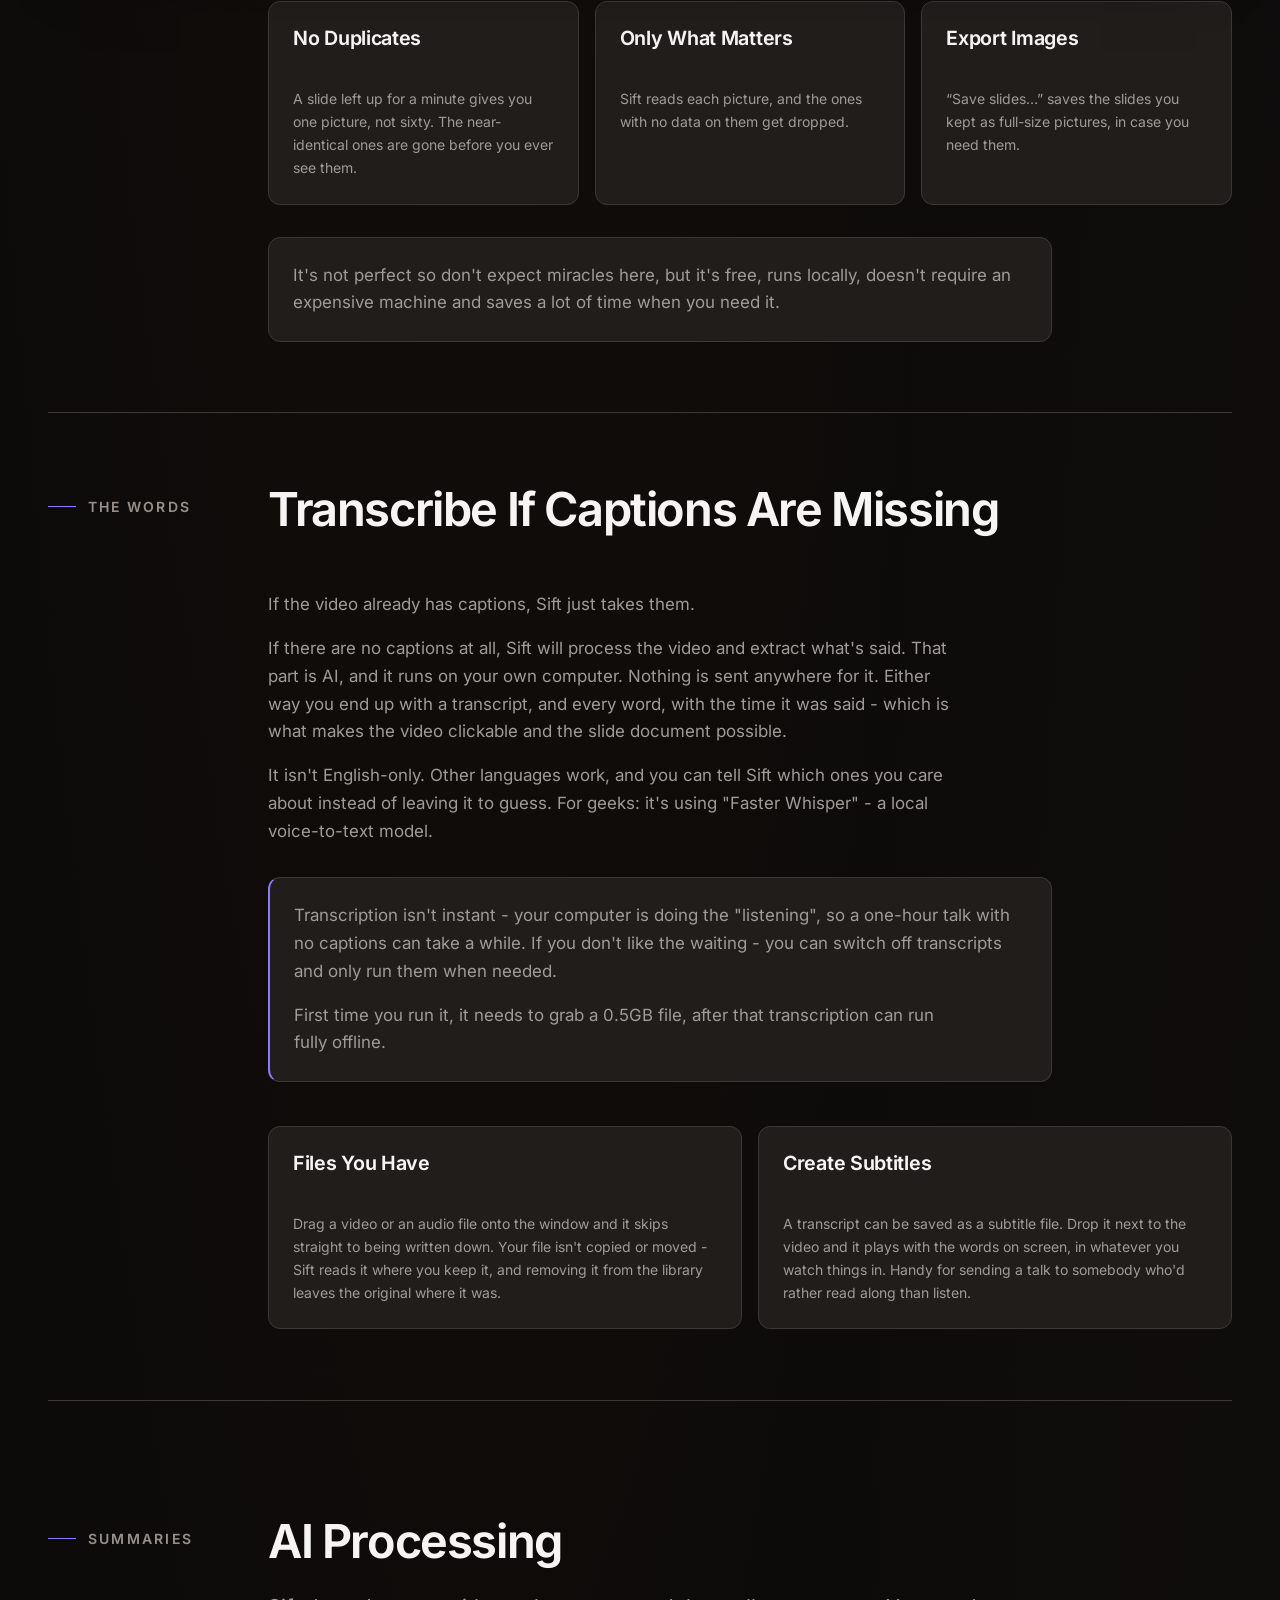
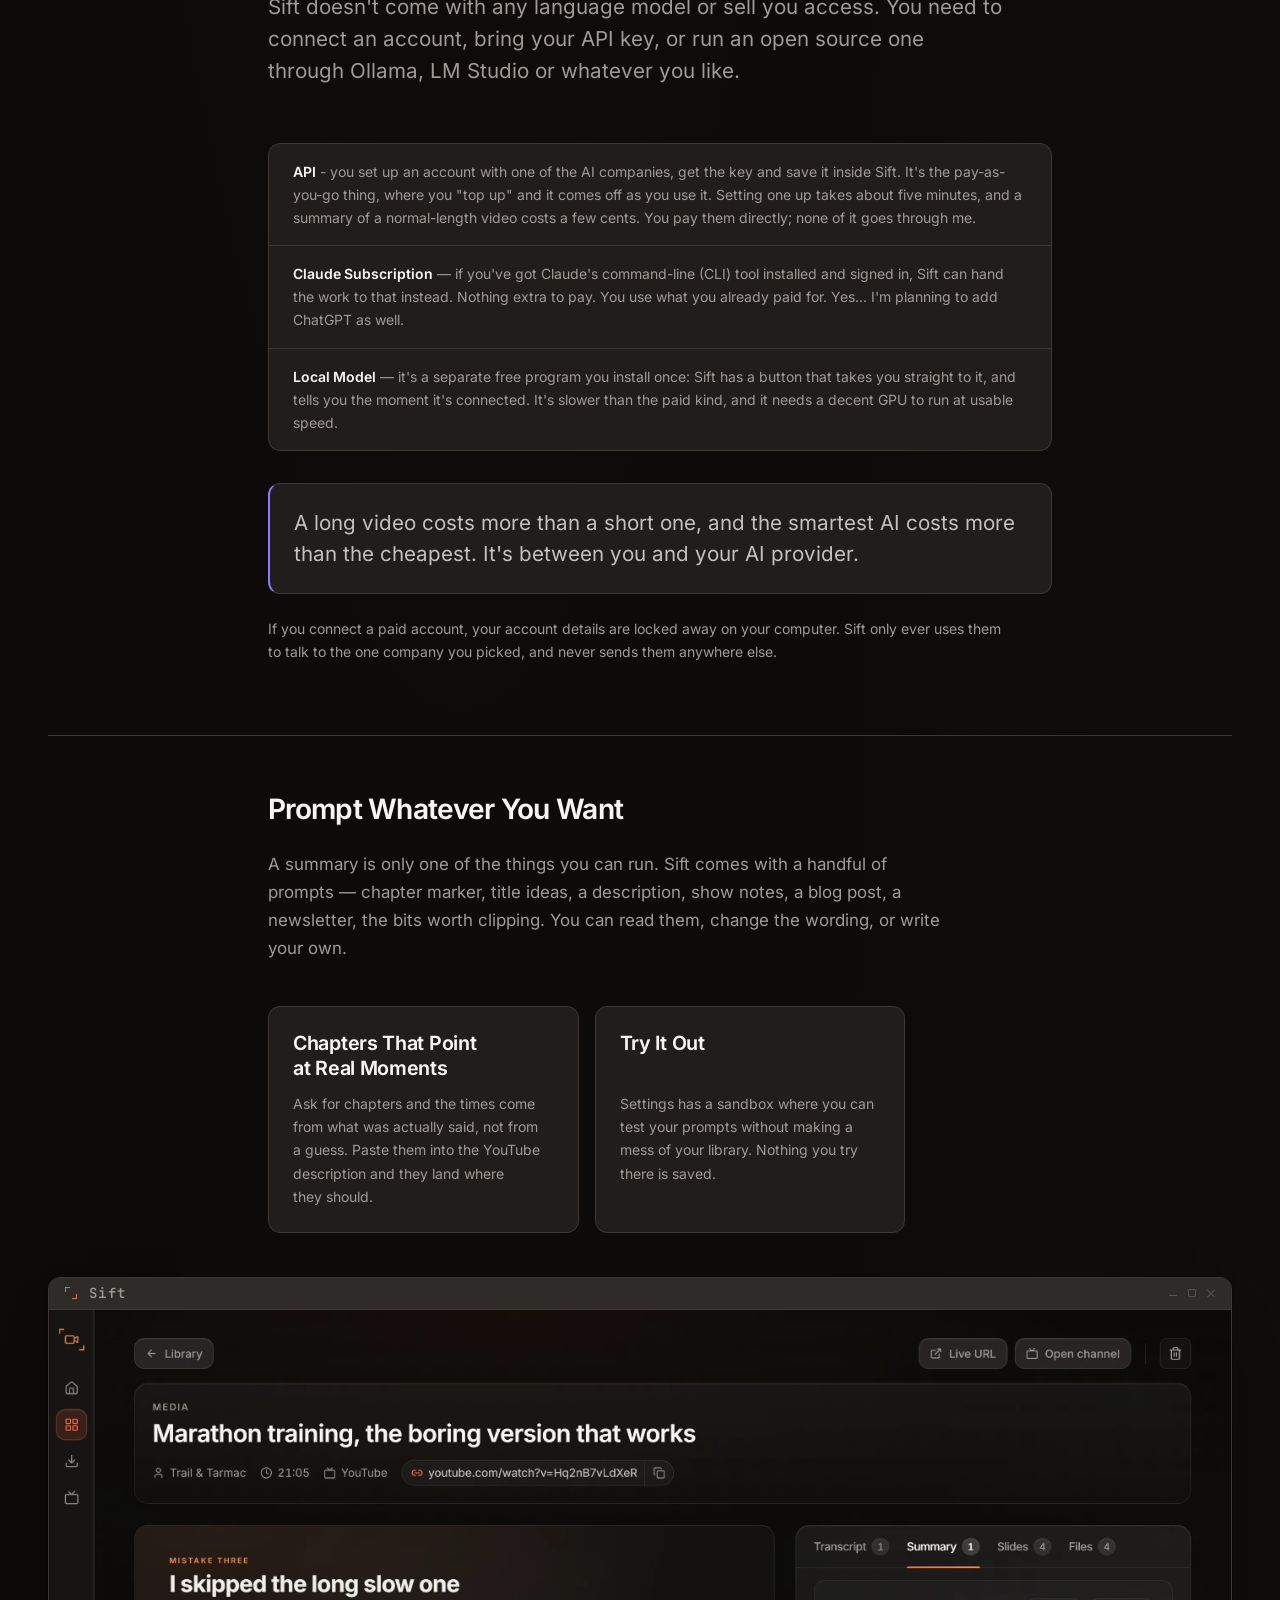
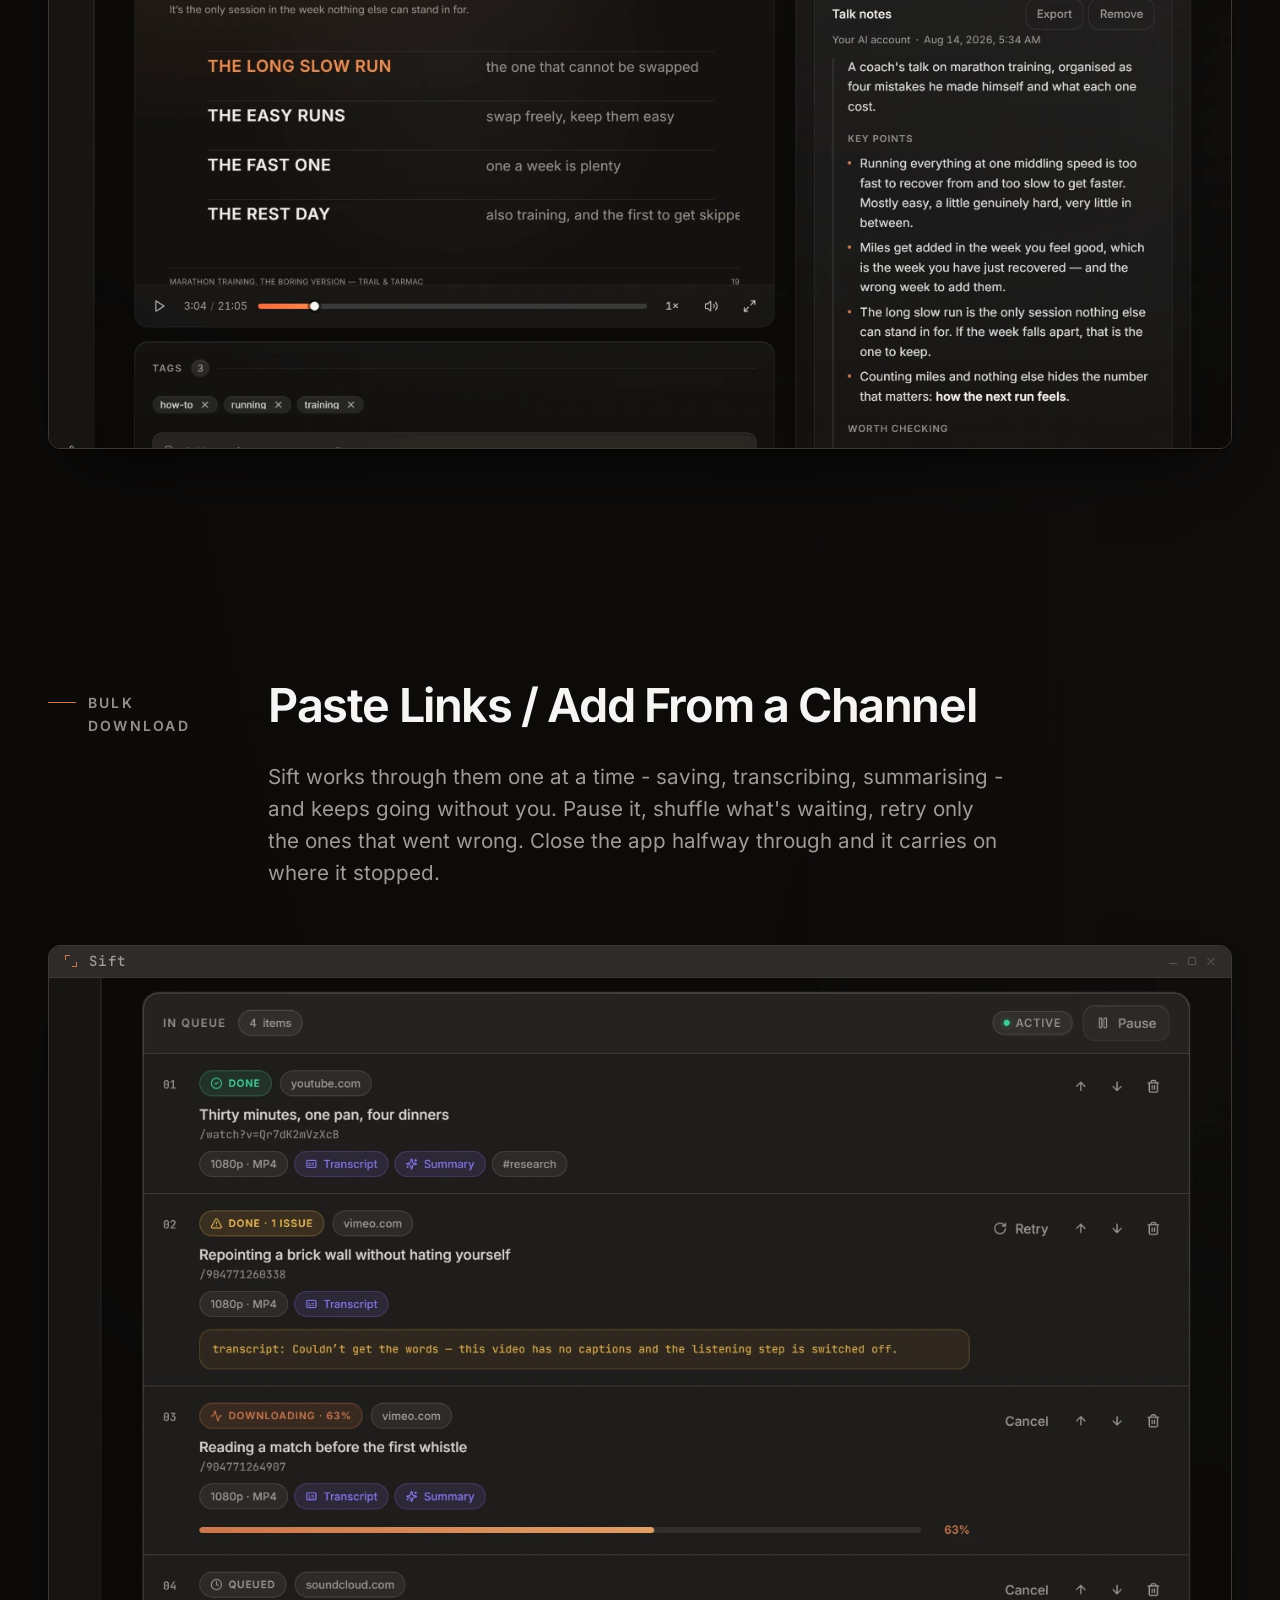
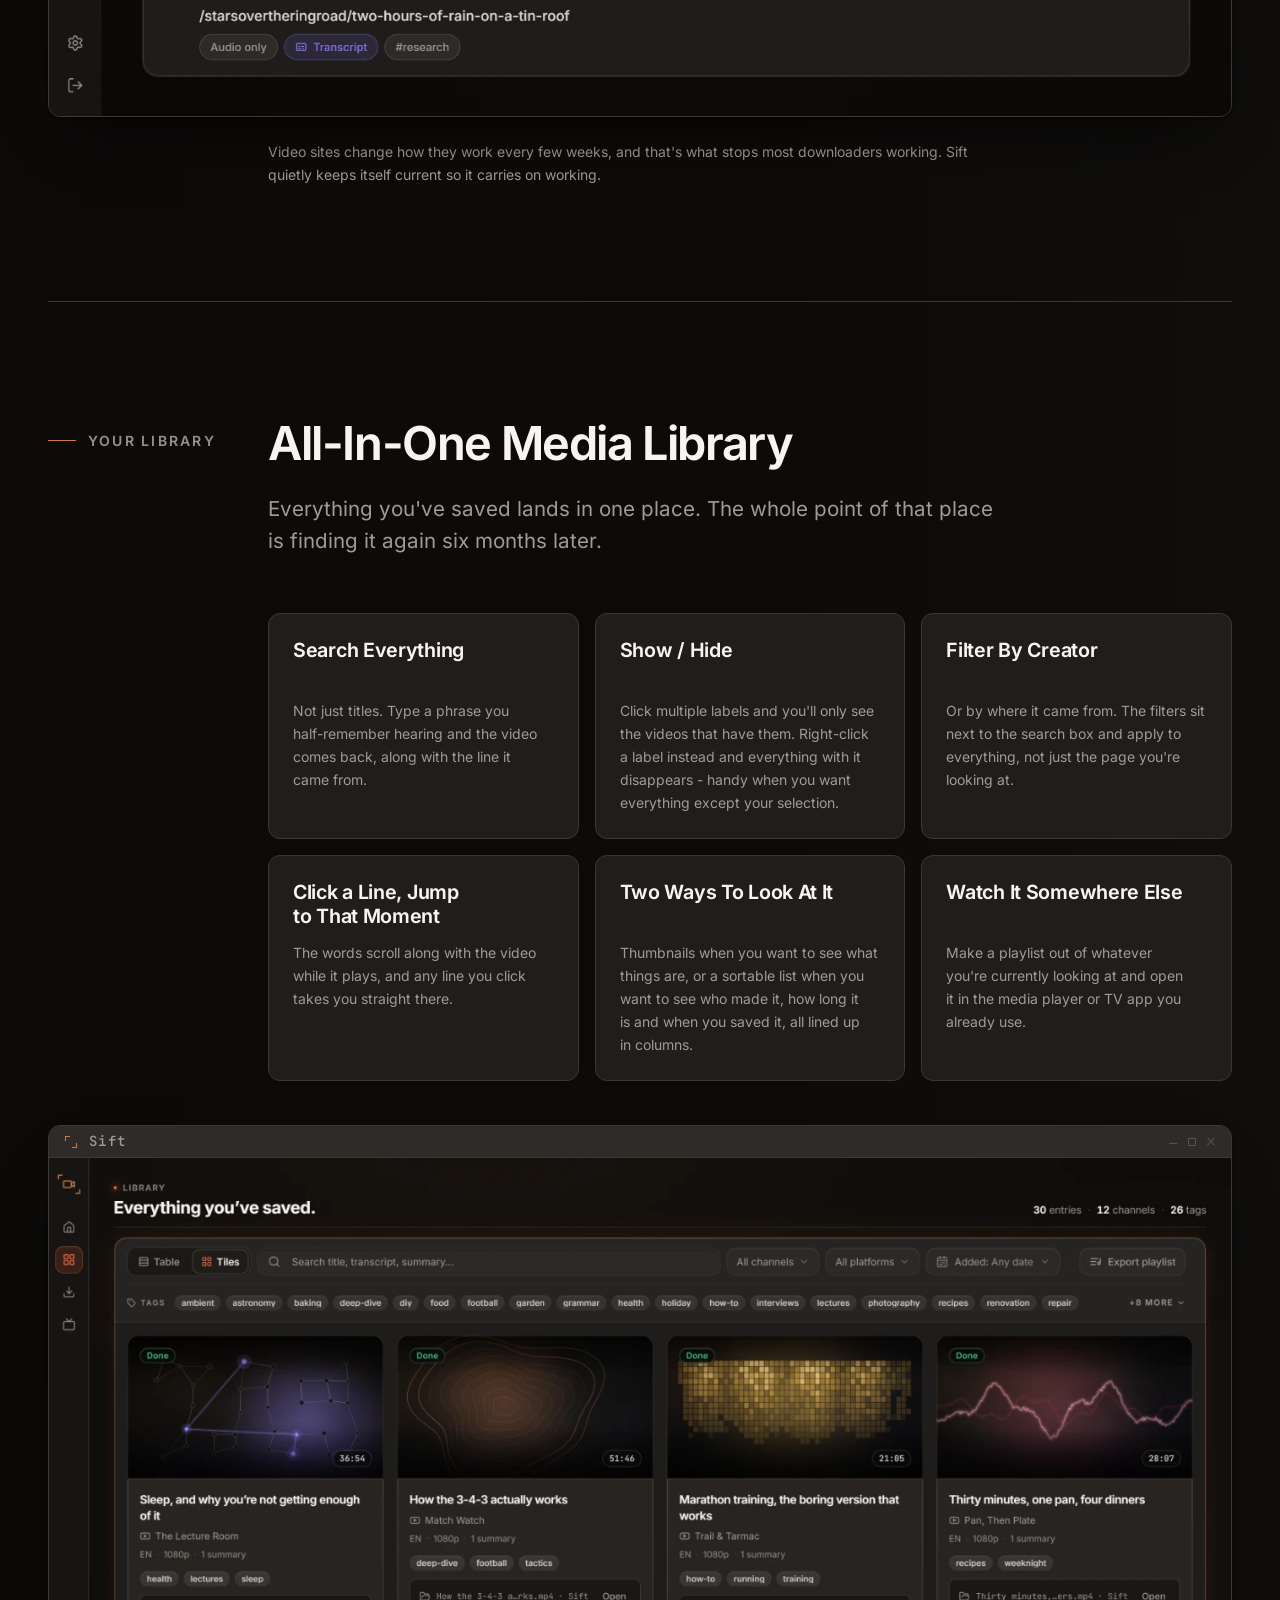
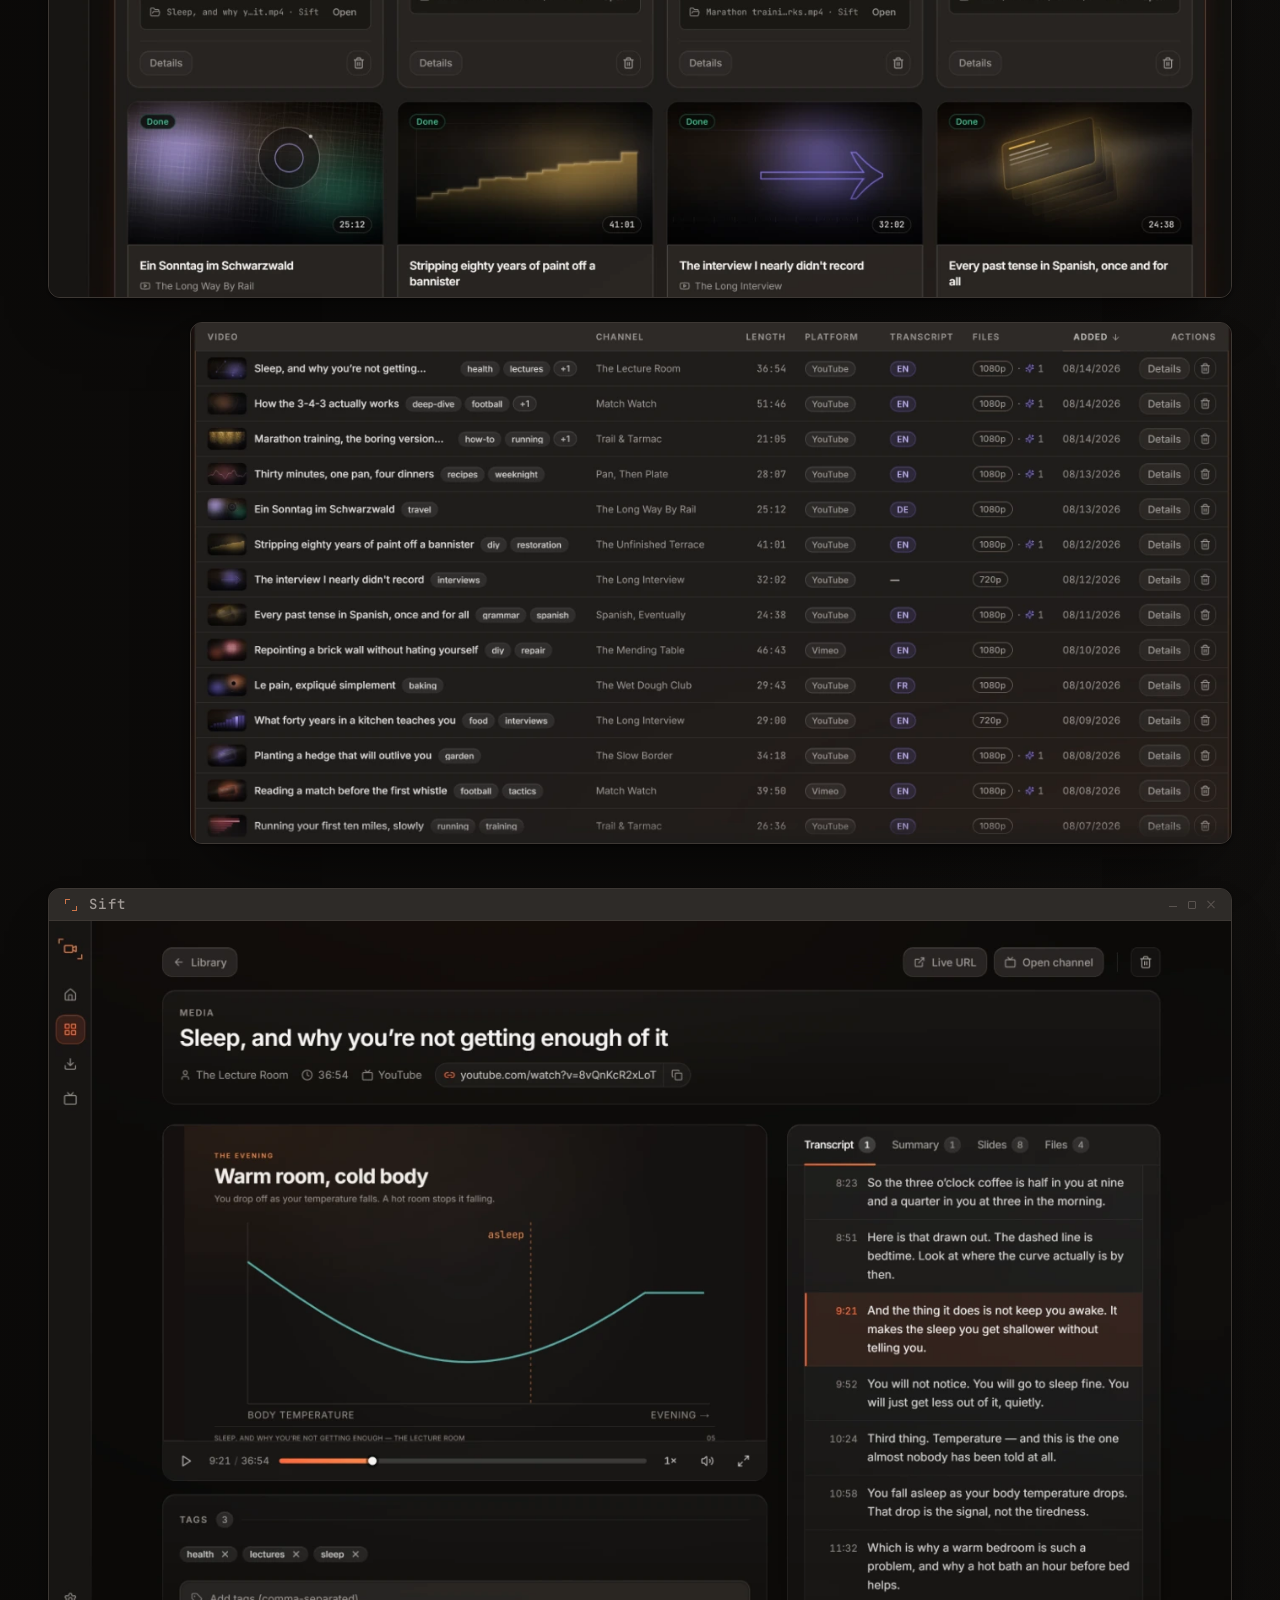
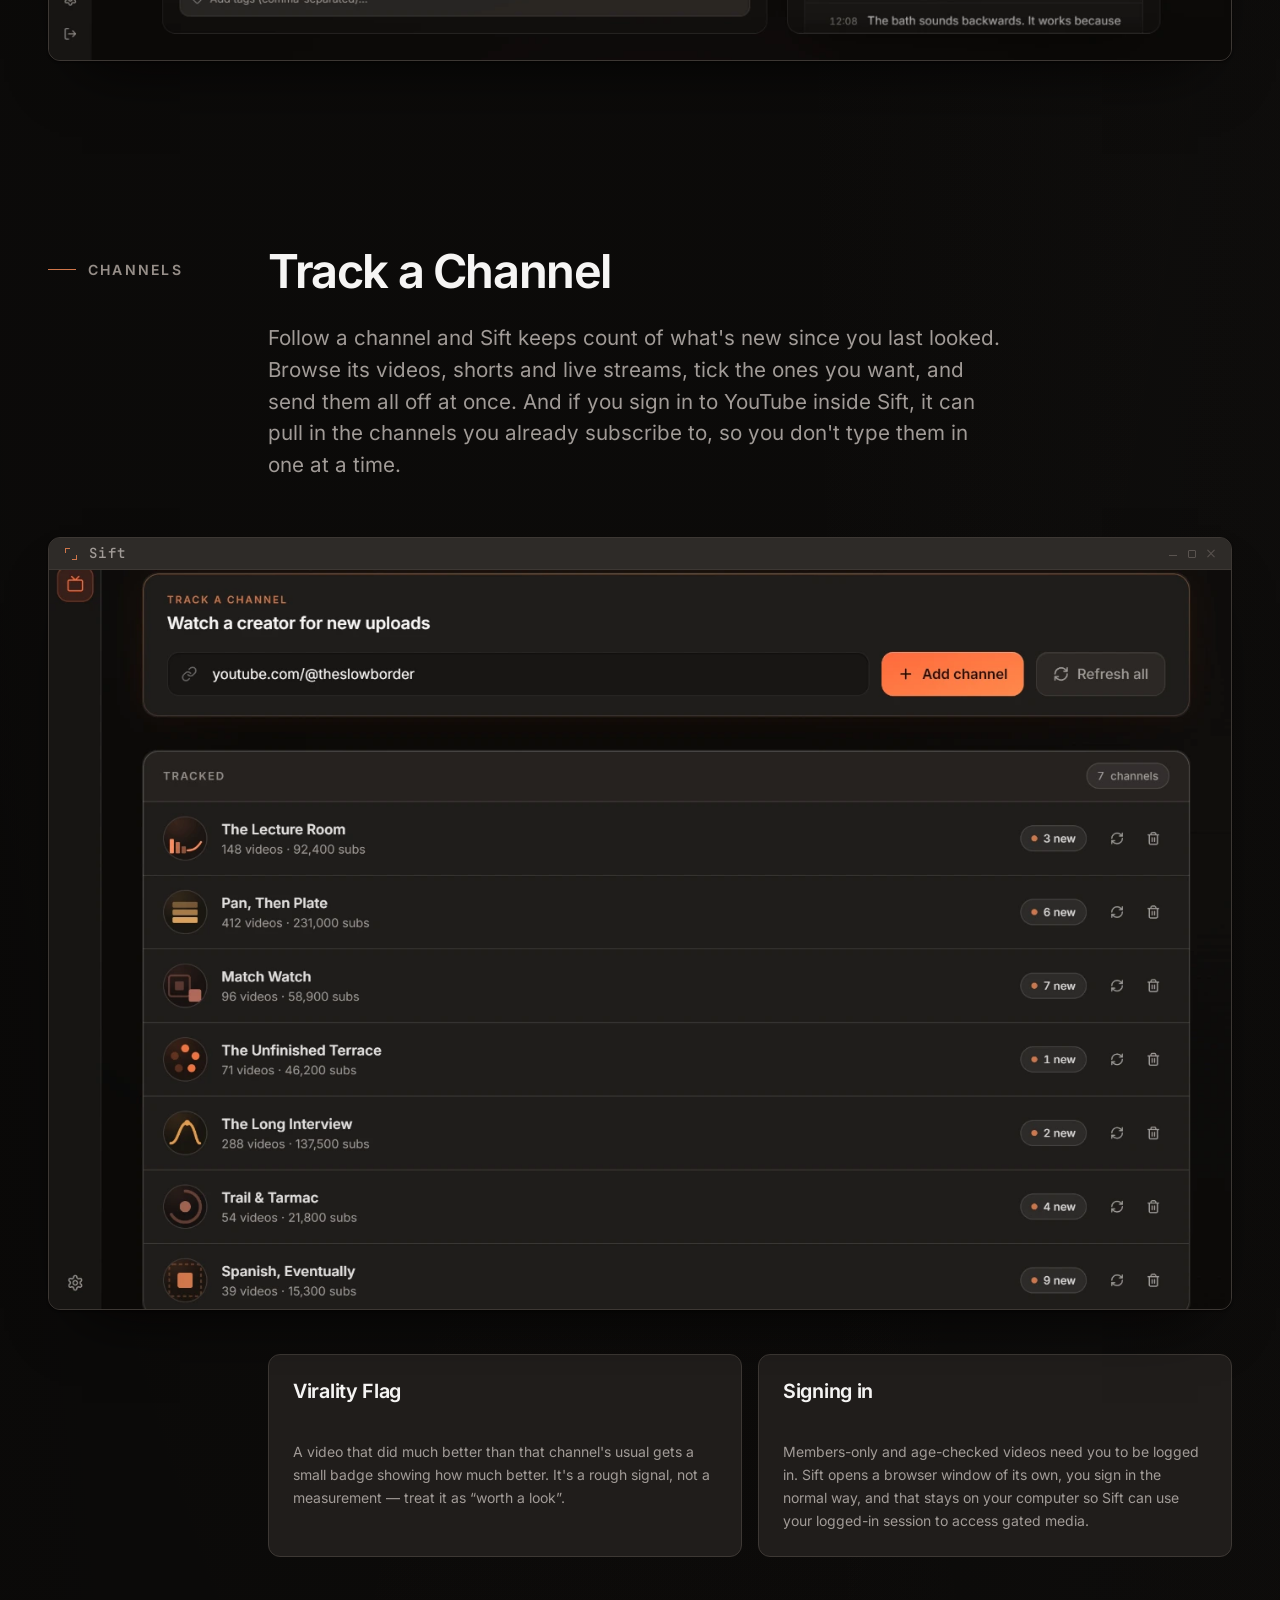
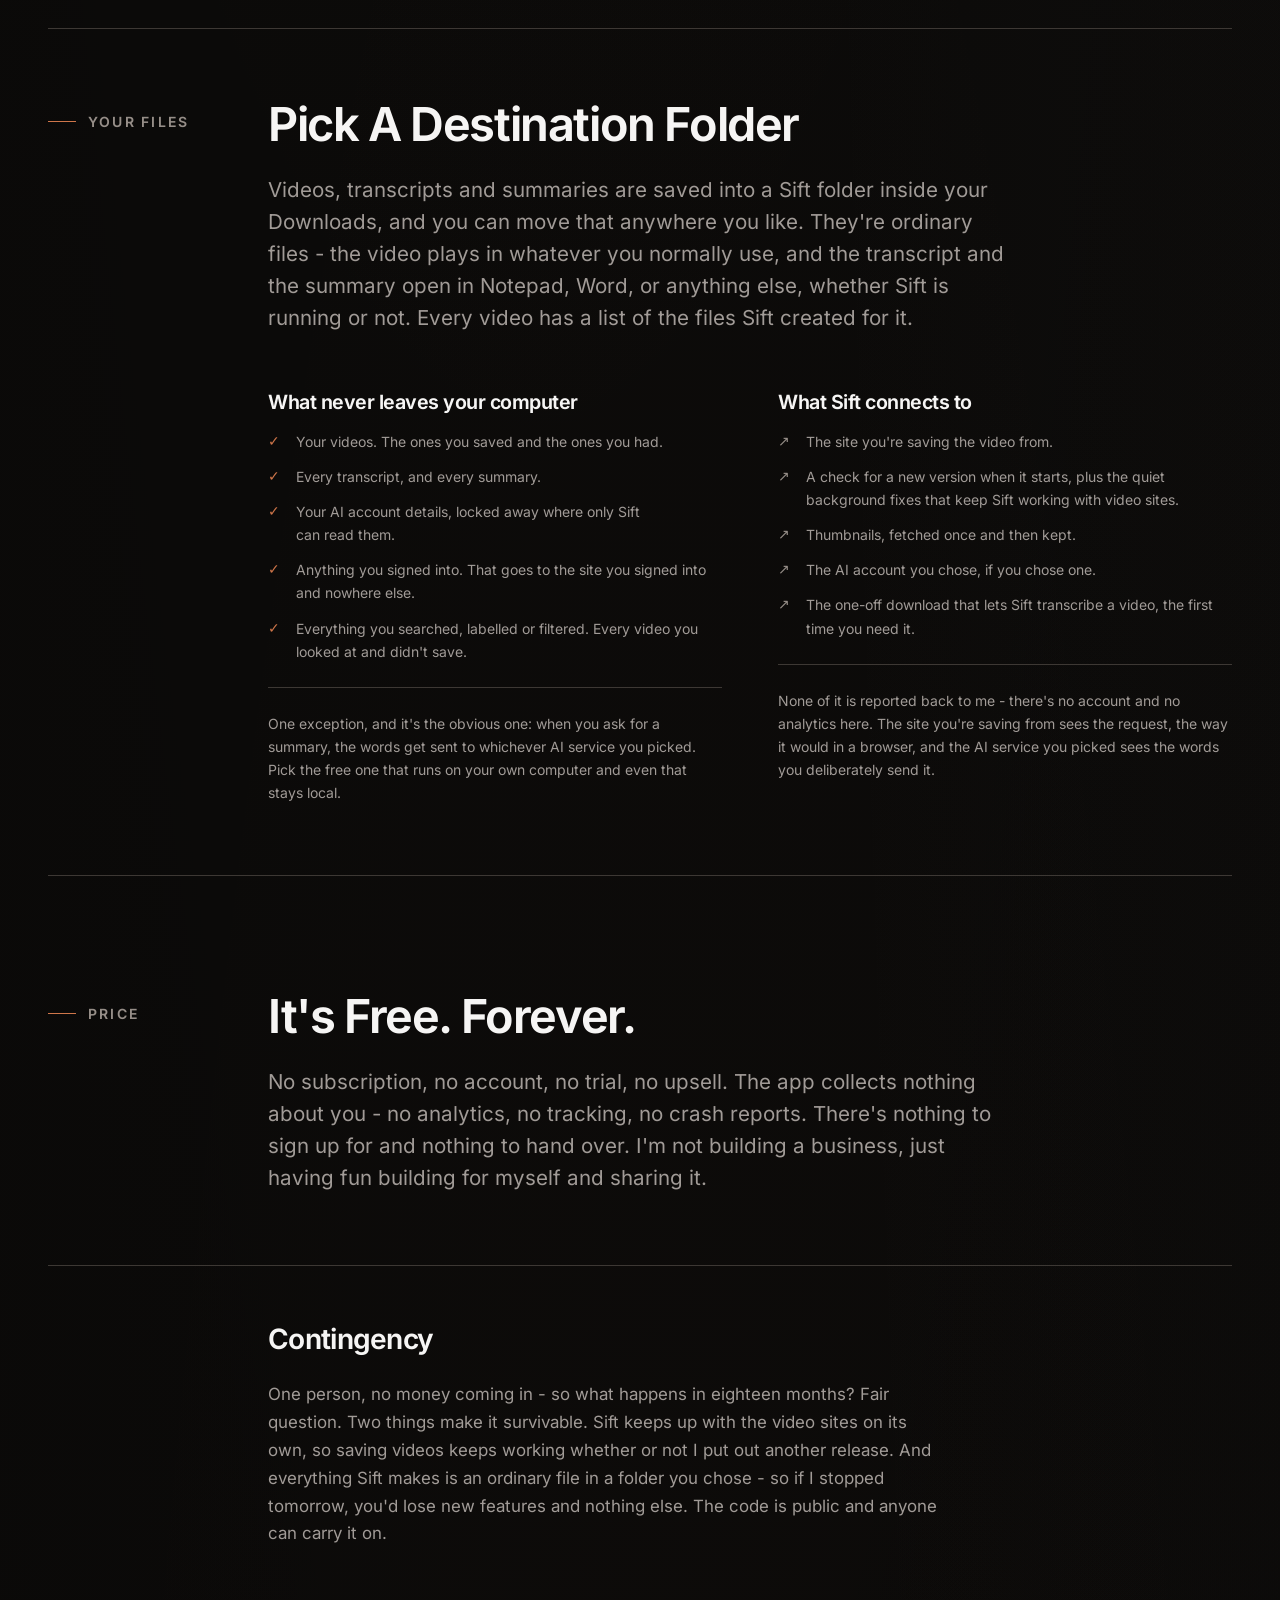
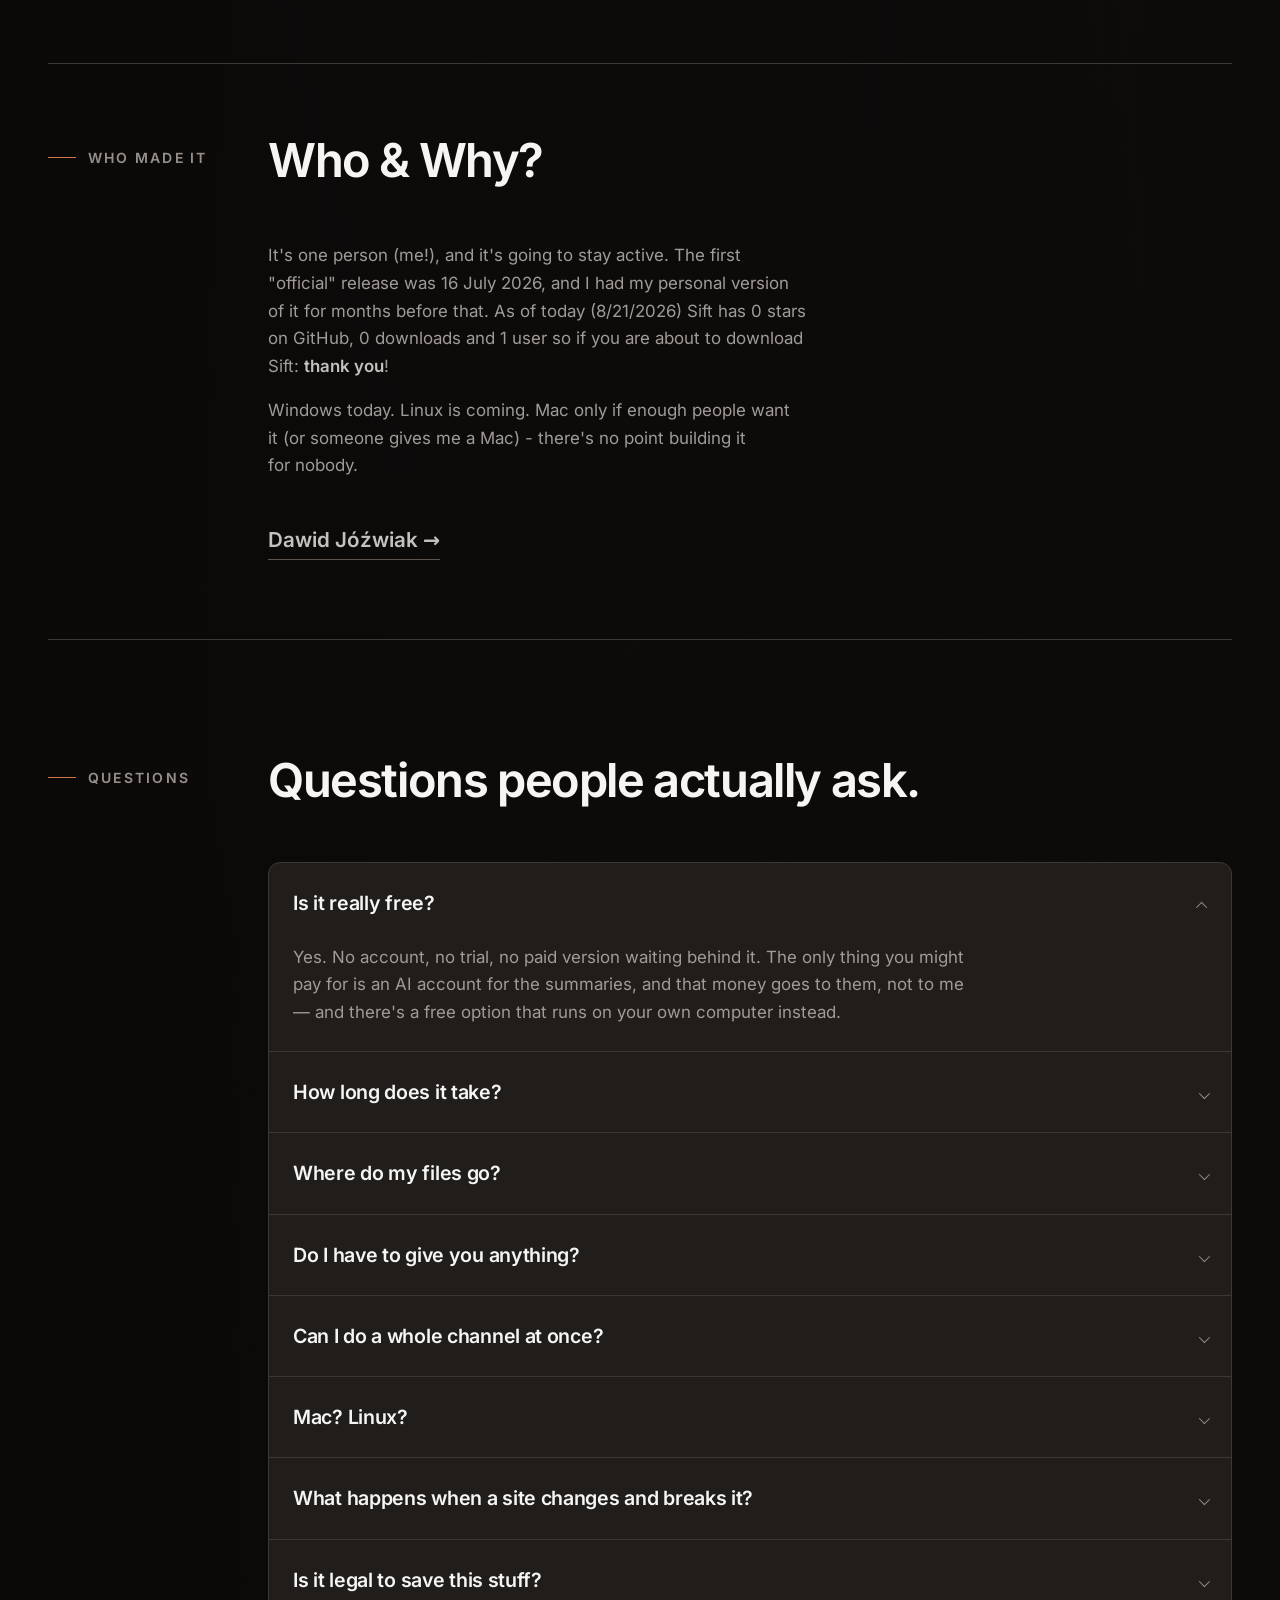
==== commit a3401283: "site: v0.8.4" ====
--- a/index.html
+++ b/index.html
@@ -1350,7 +1350,7 @@
           >
 
           <p class="microcopy download-microcopy">
-            Updated <span data-release-date>20 October 2026</span> — always the
+            Updated <span data-release-date>21 October 2026</span> — always the
             latest one. First time you run it, Windows will warn you it doesn't
             recognise the publisher. That's because I haven't paid to have it
             signed. Click “More info”, then “Run anyway”.
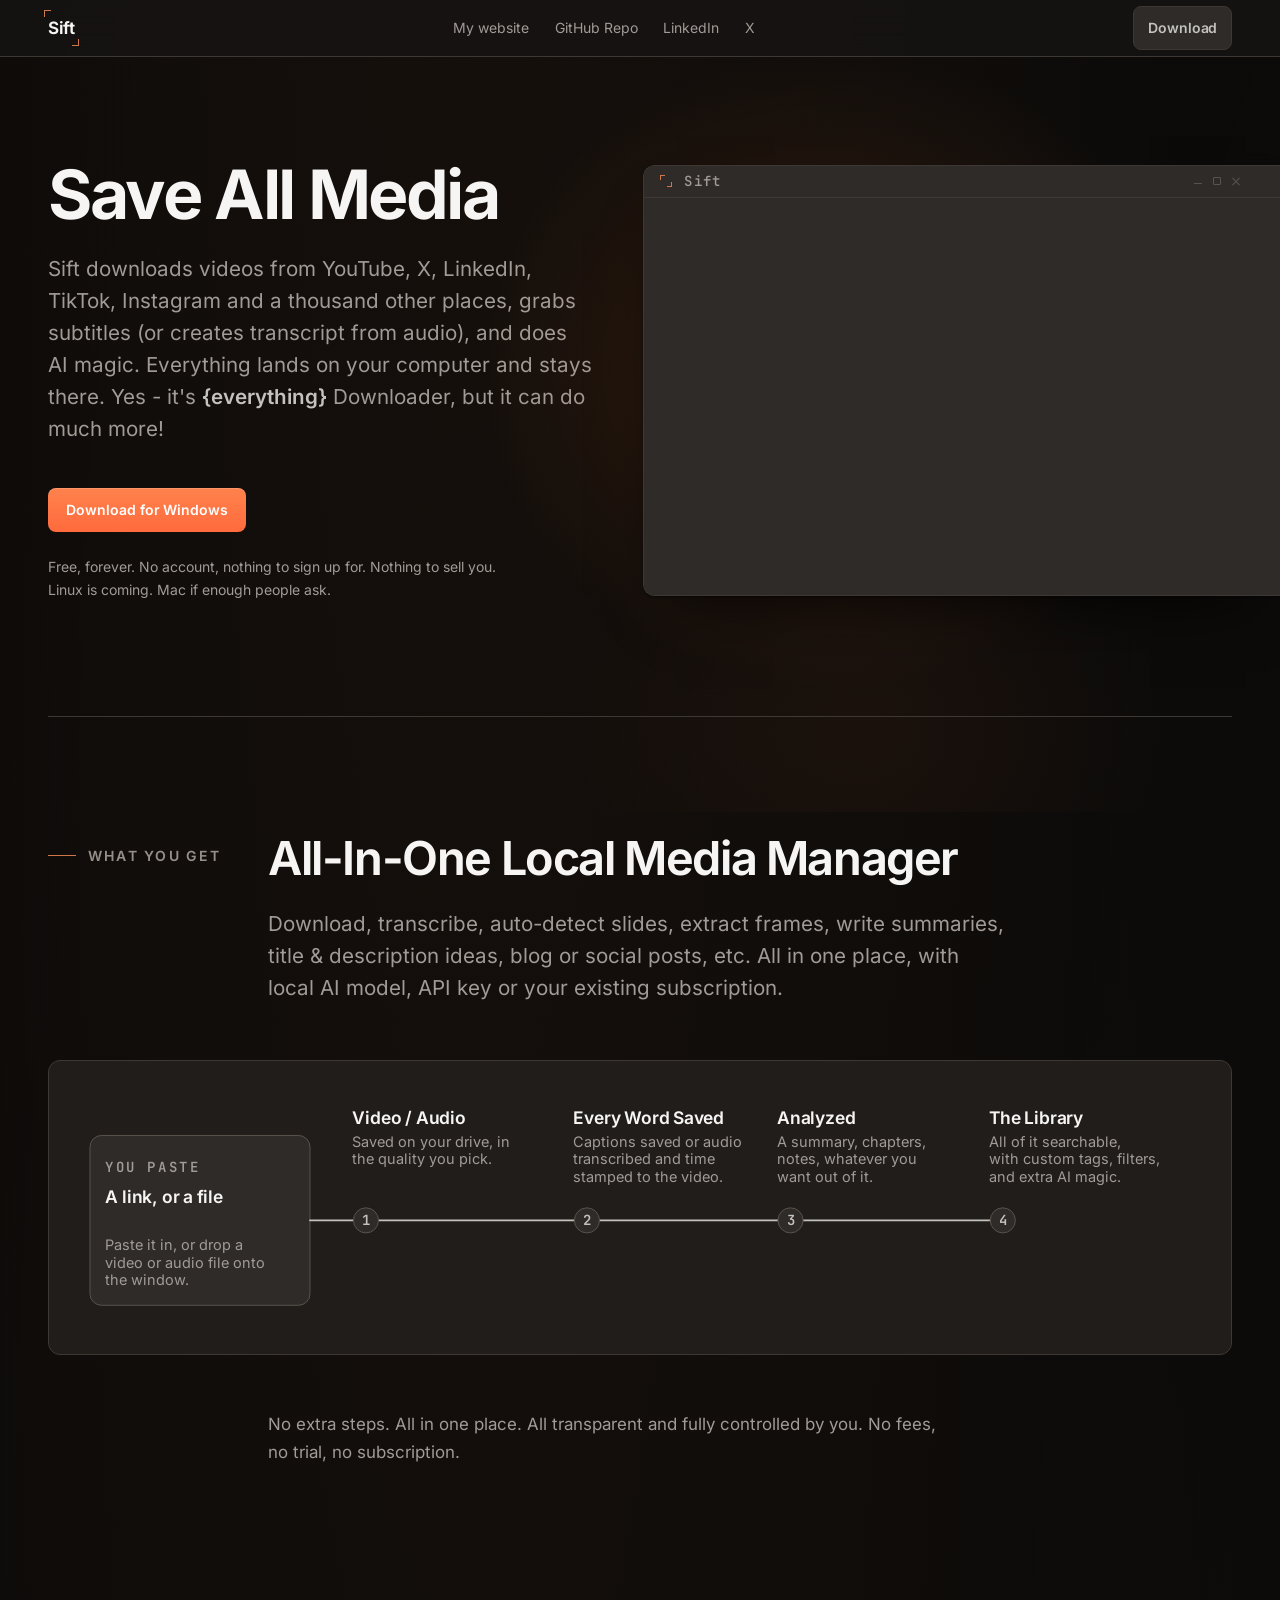
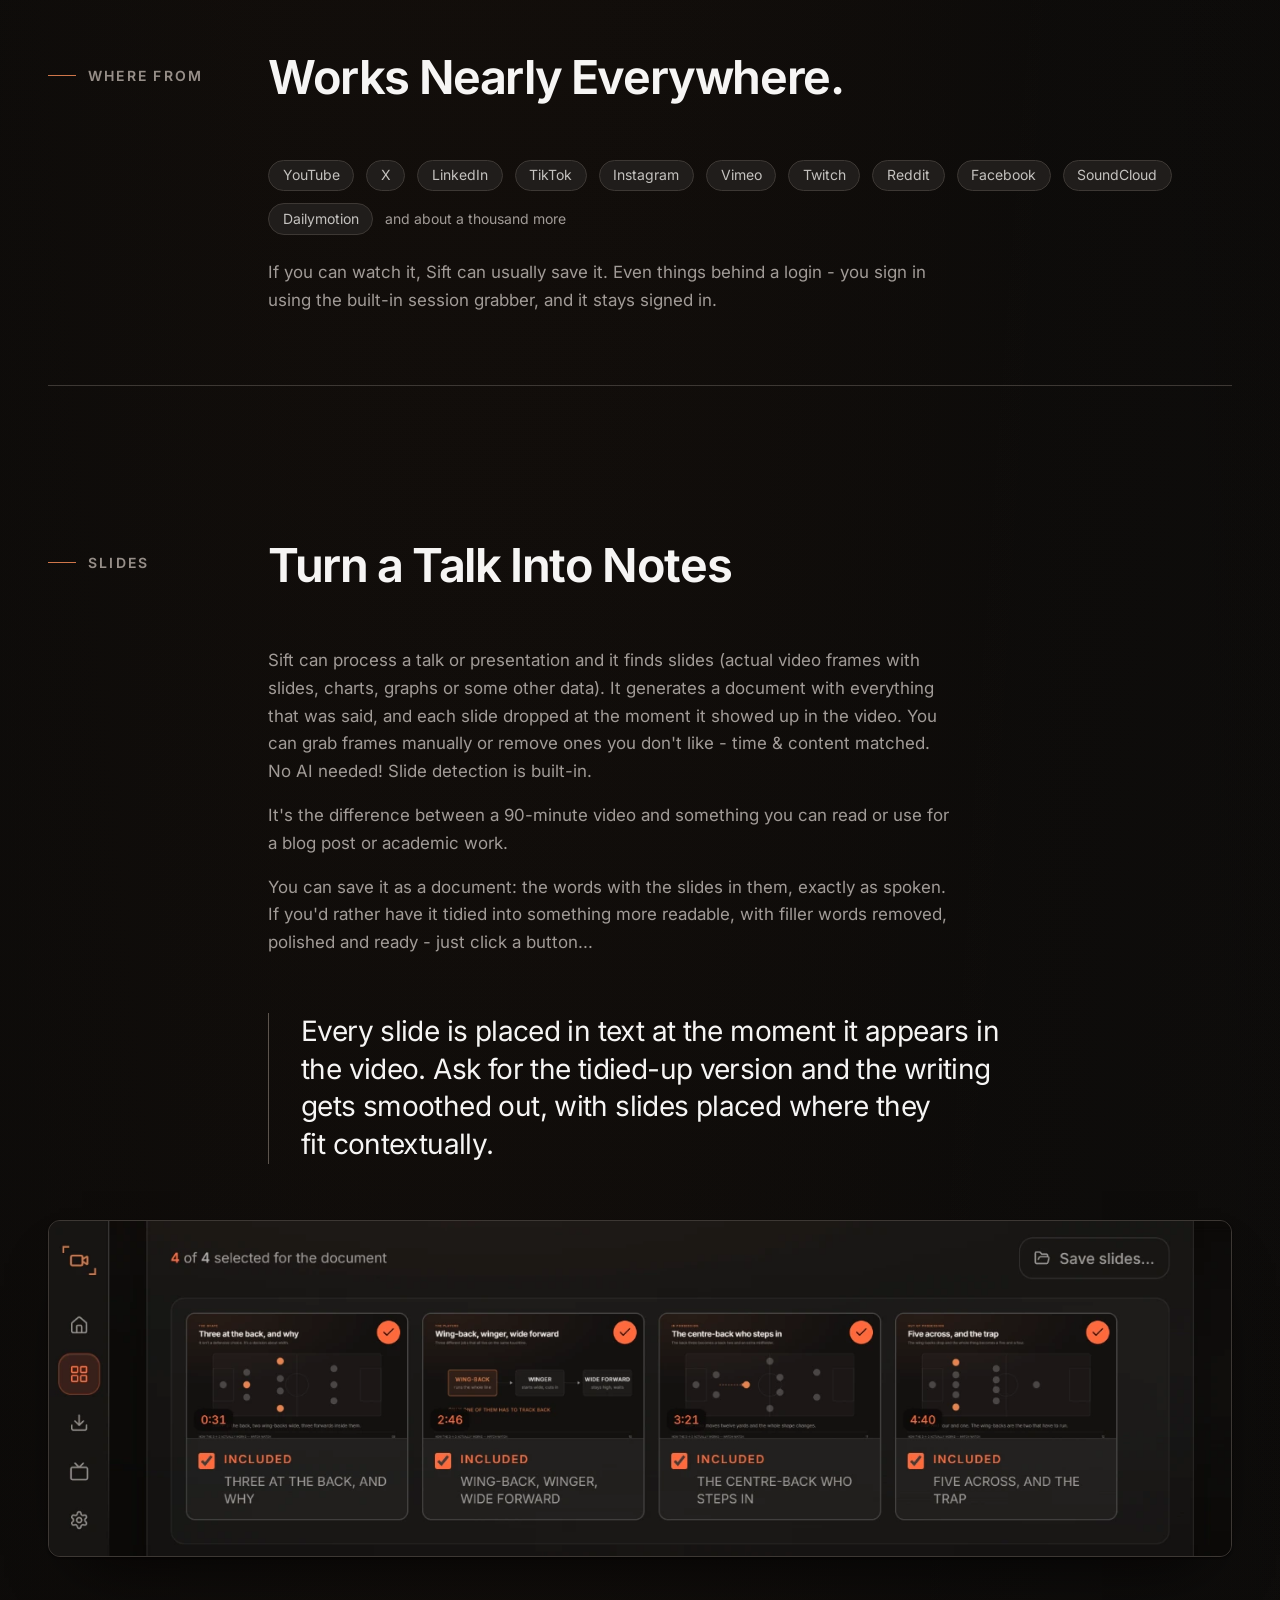
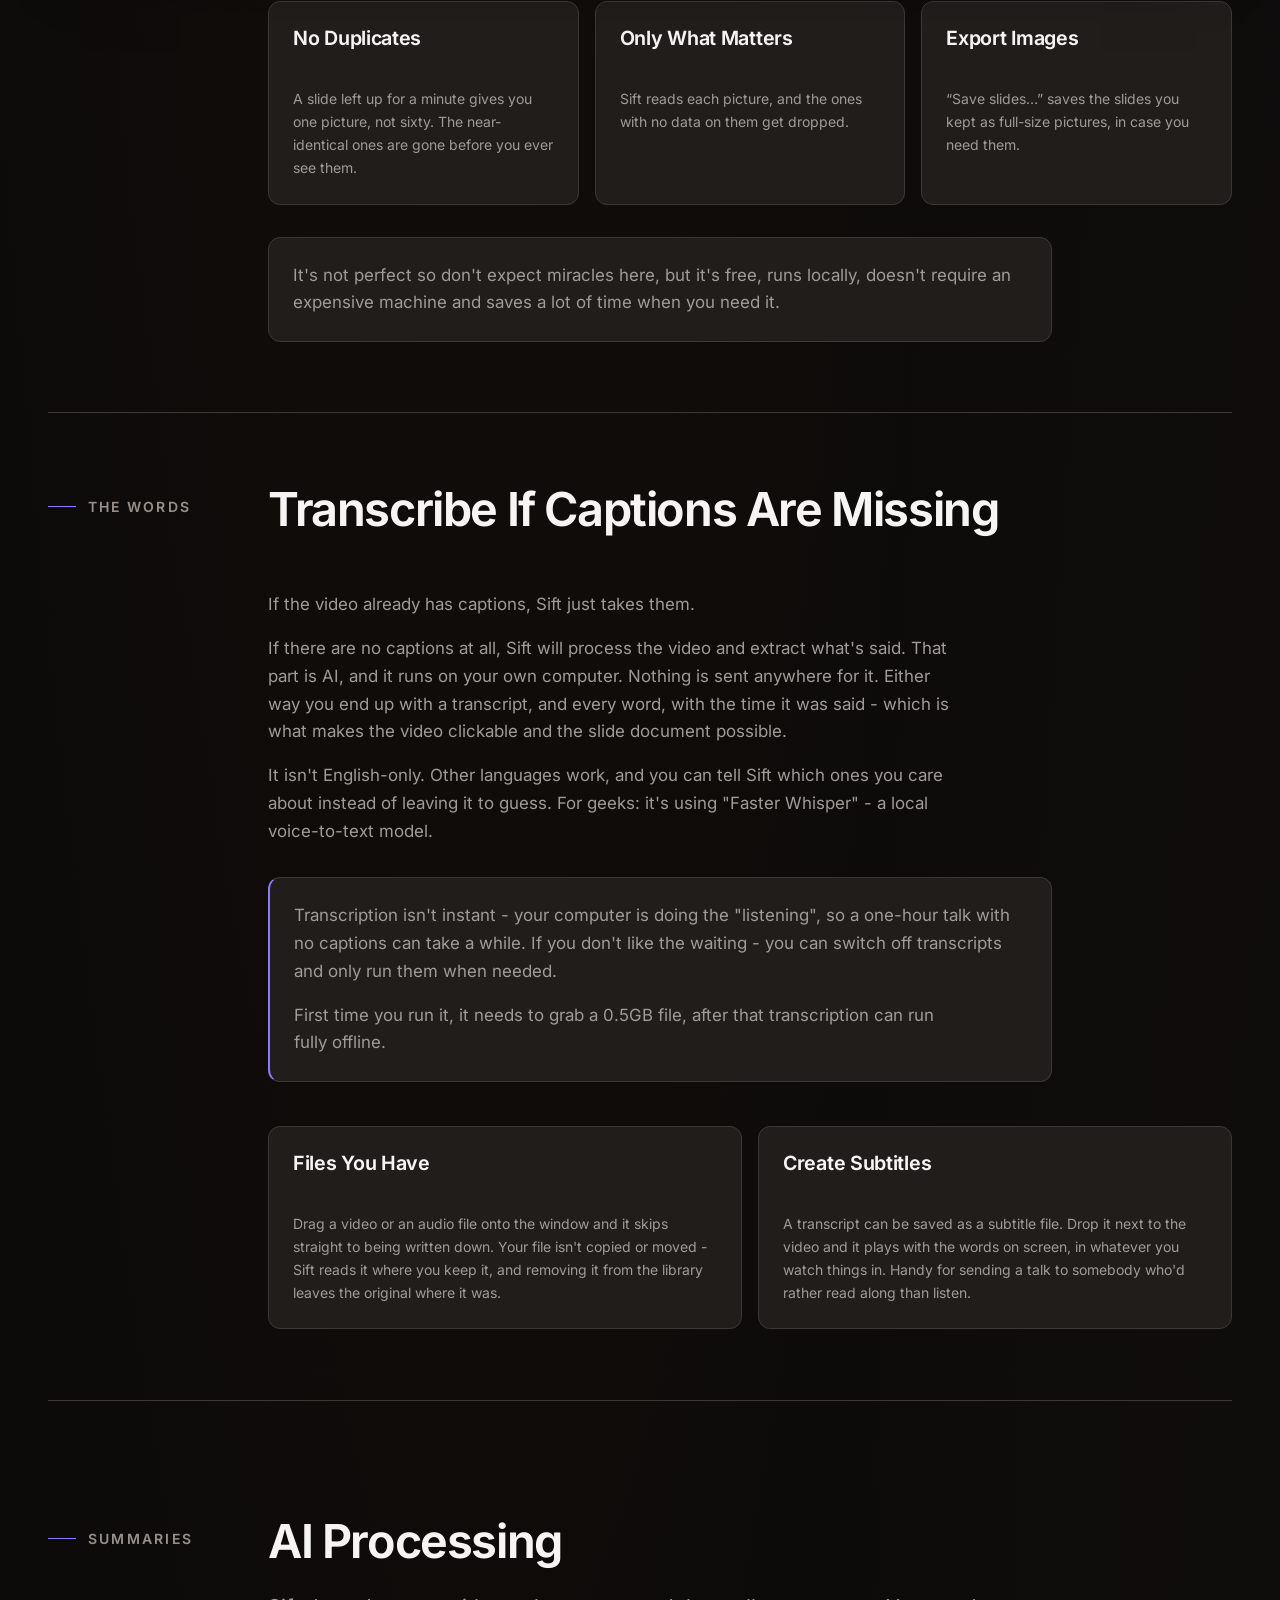
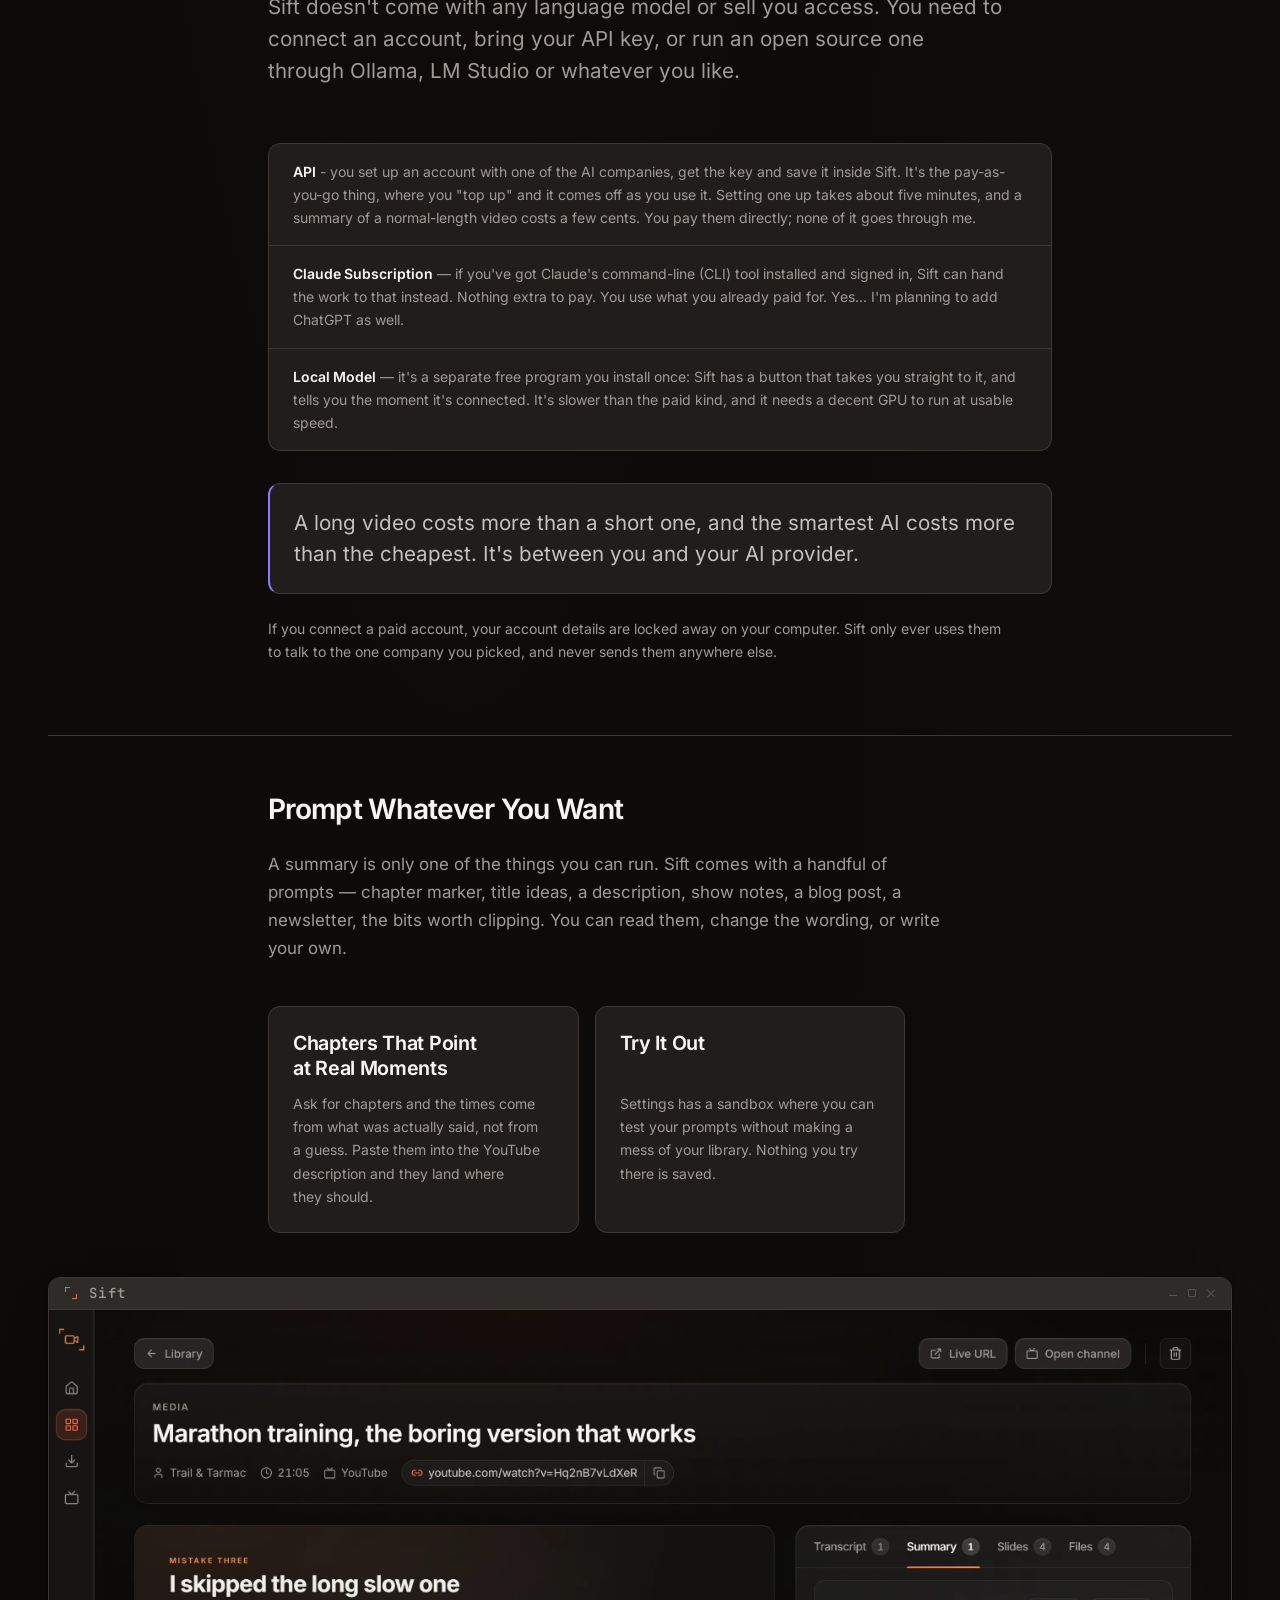
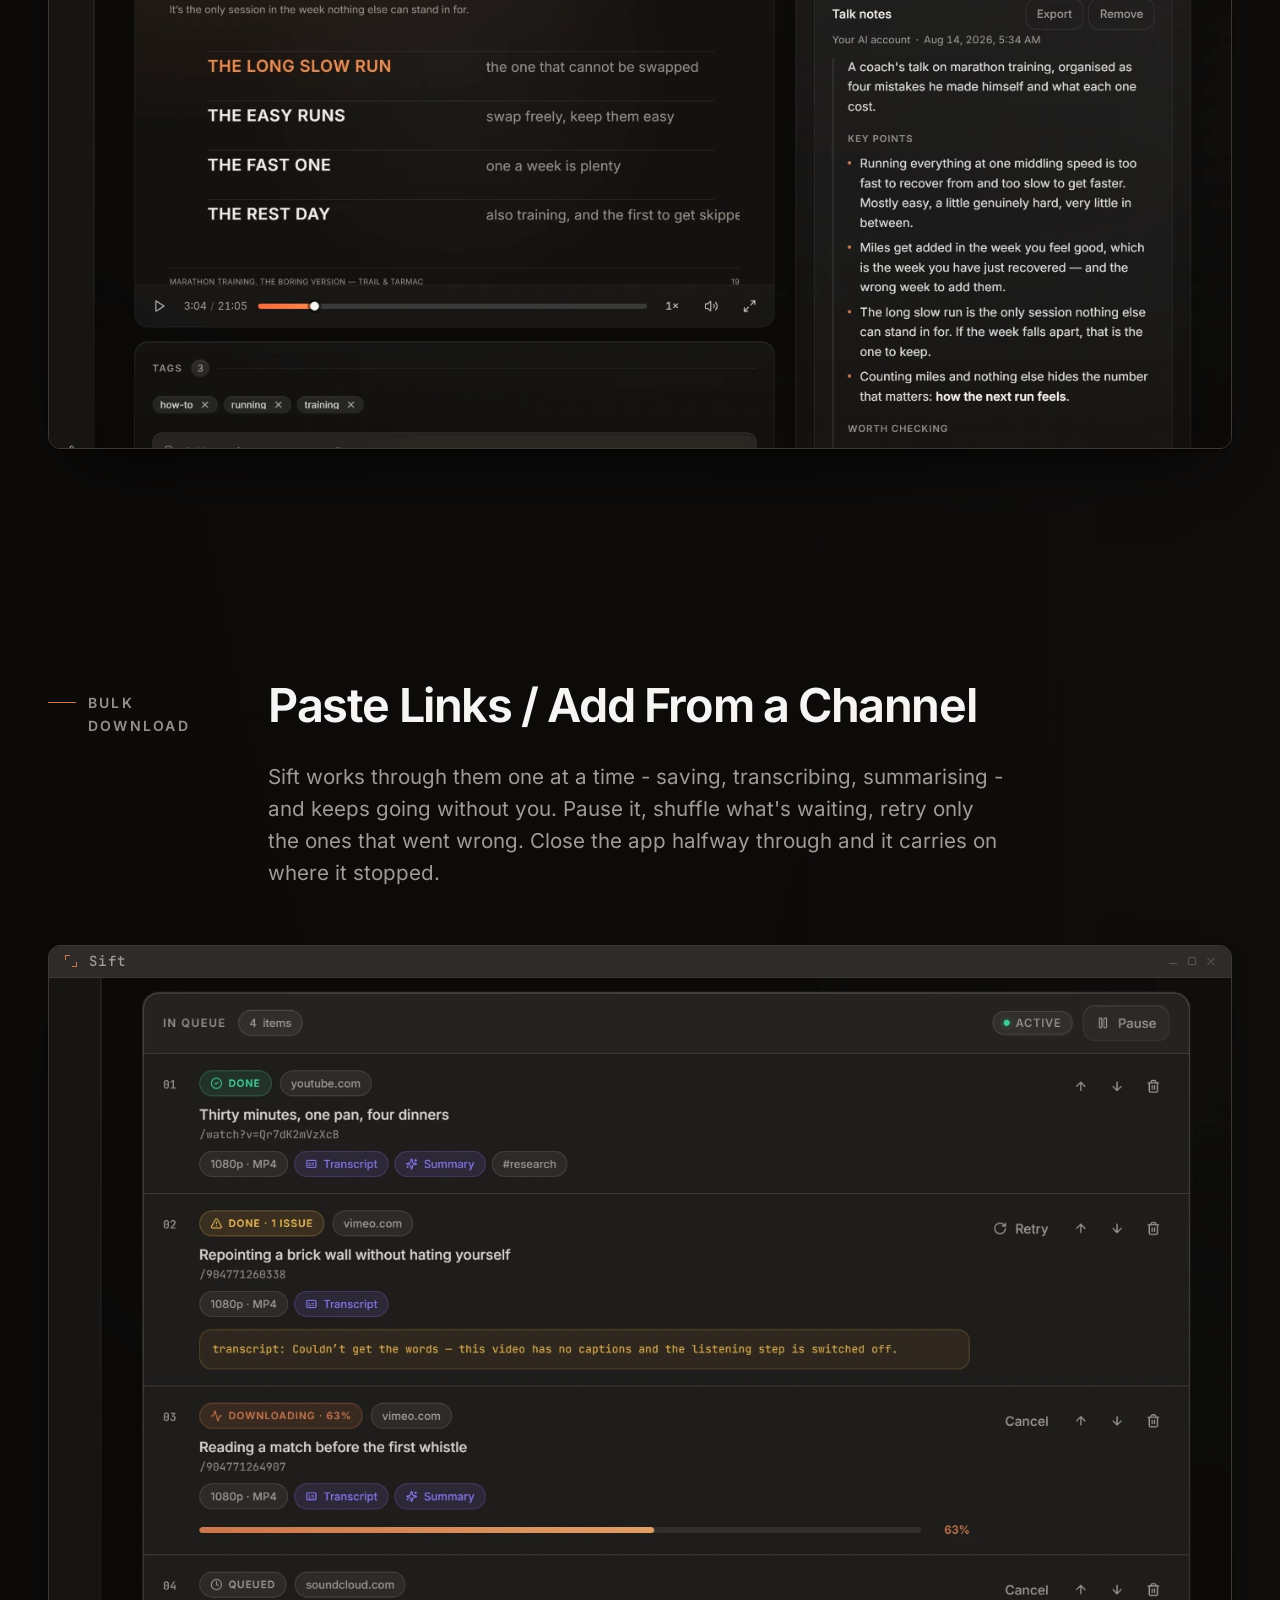
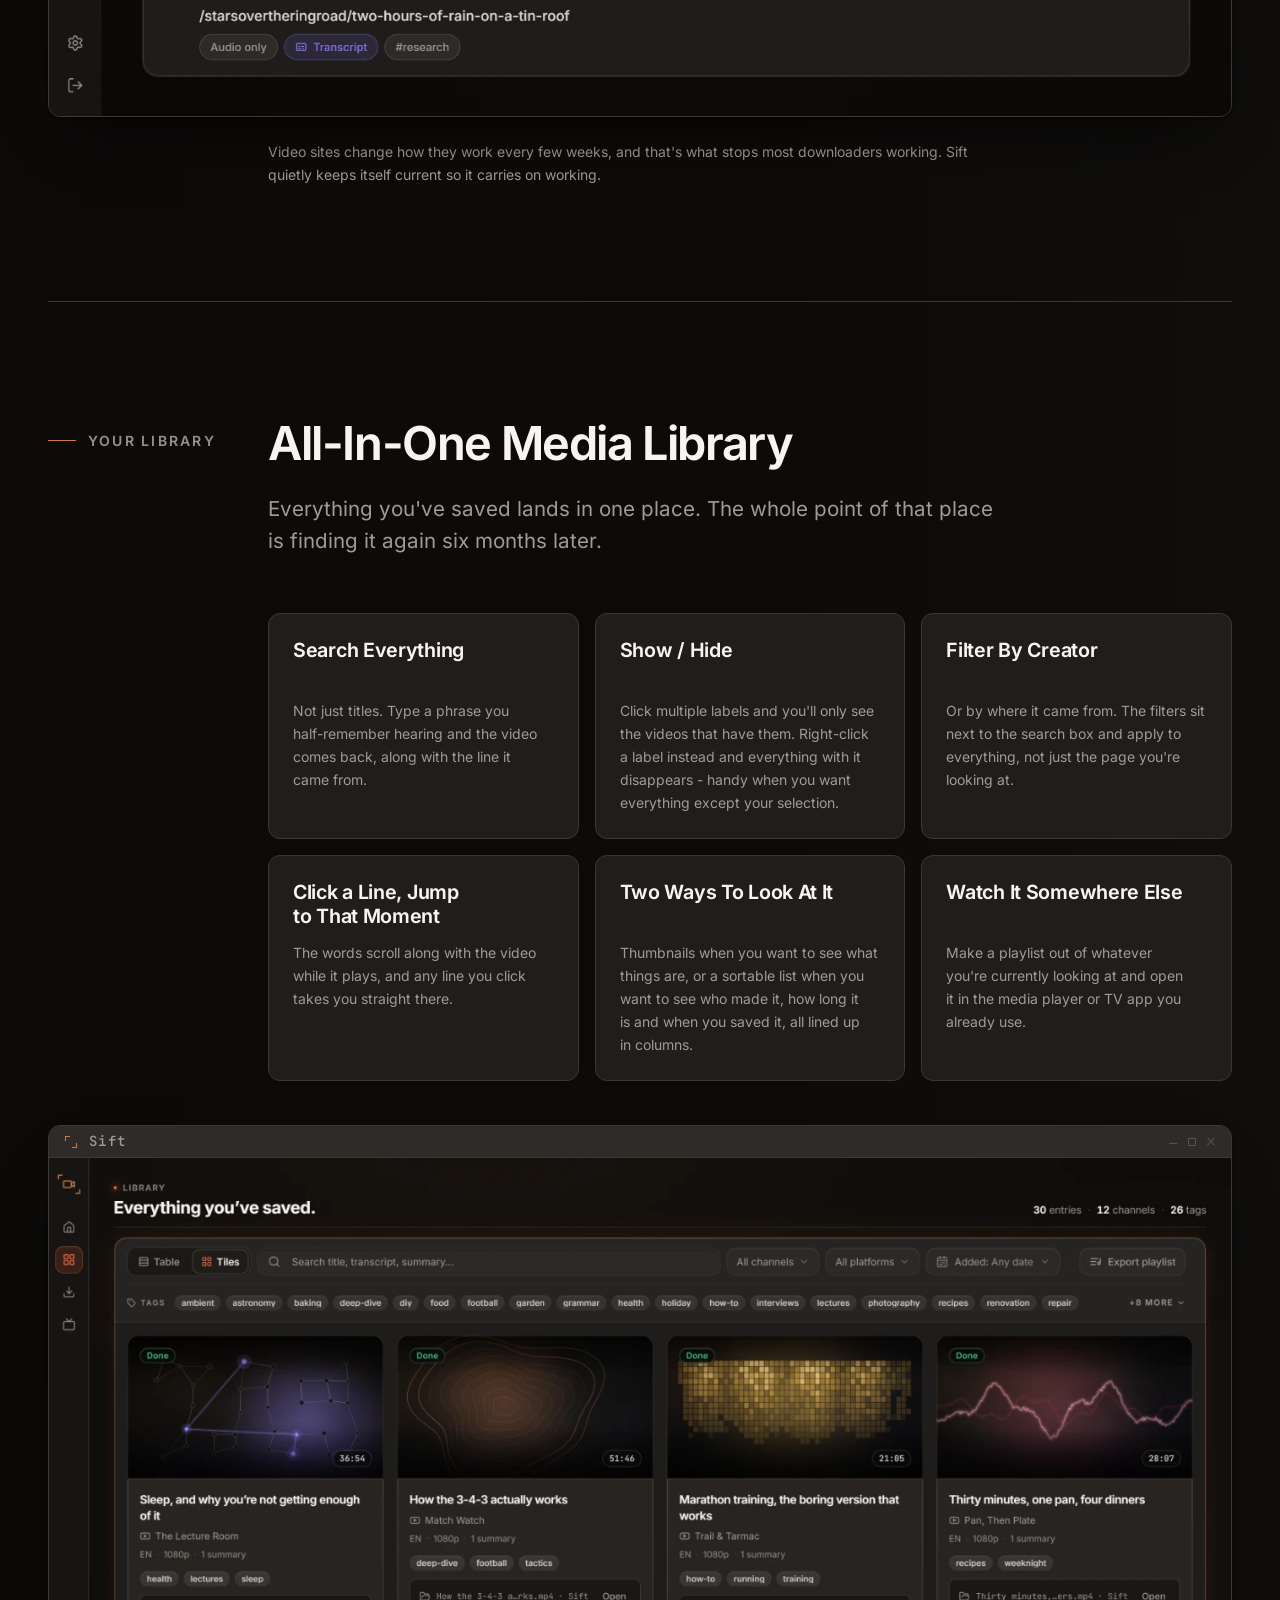
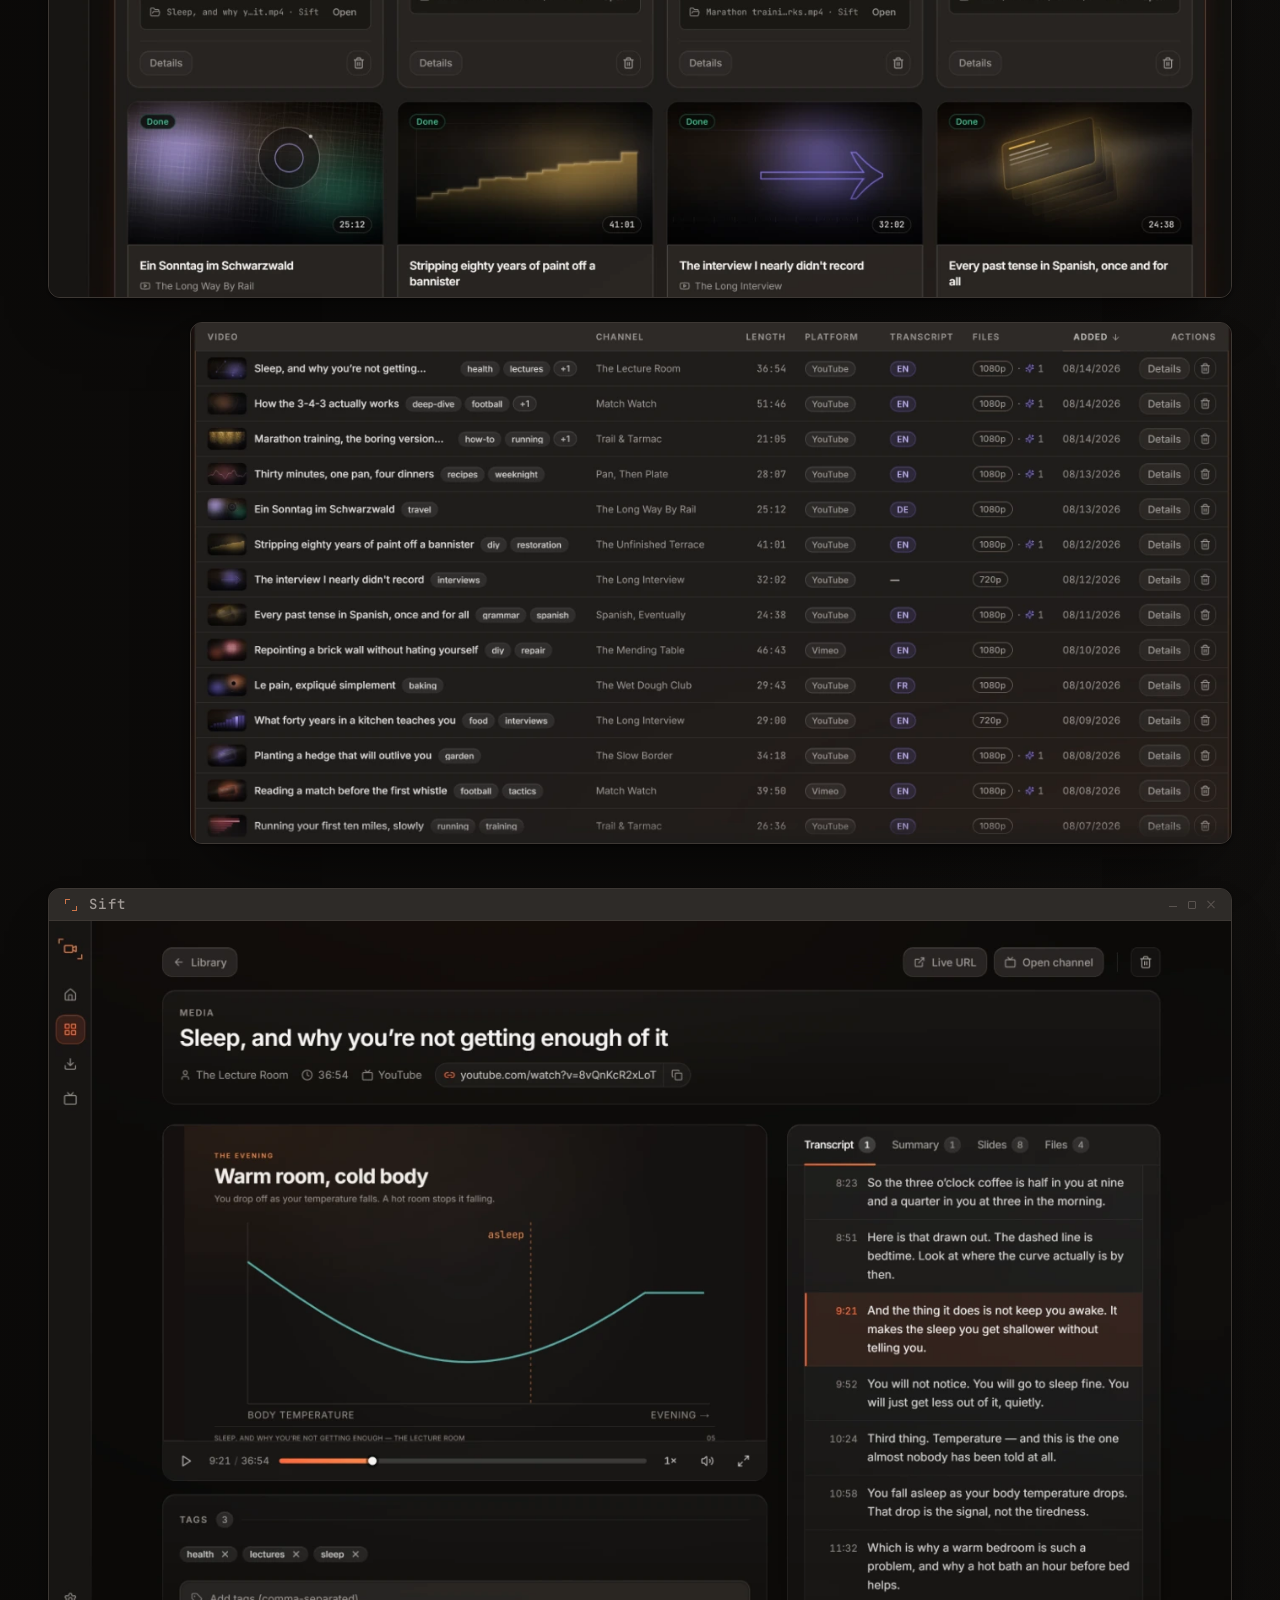
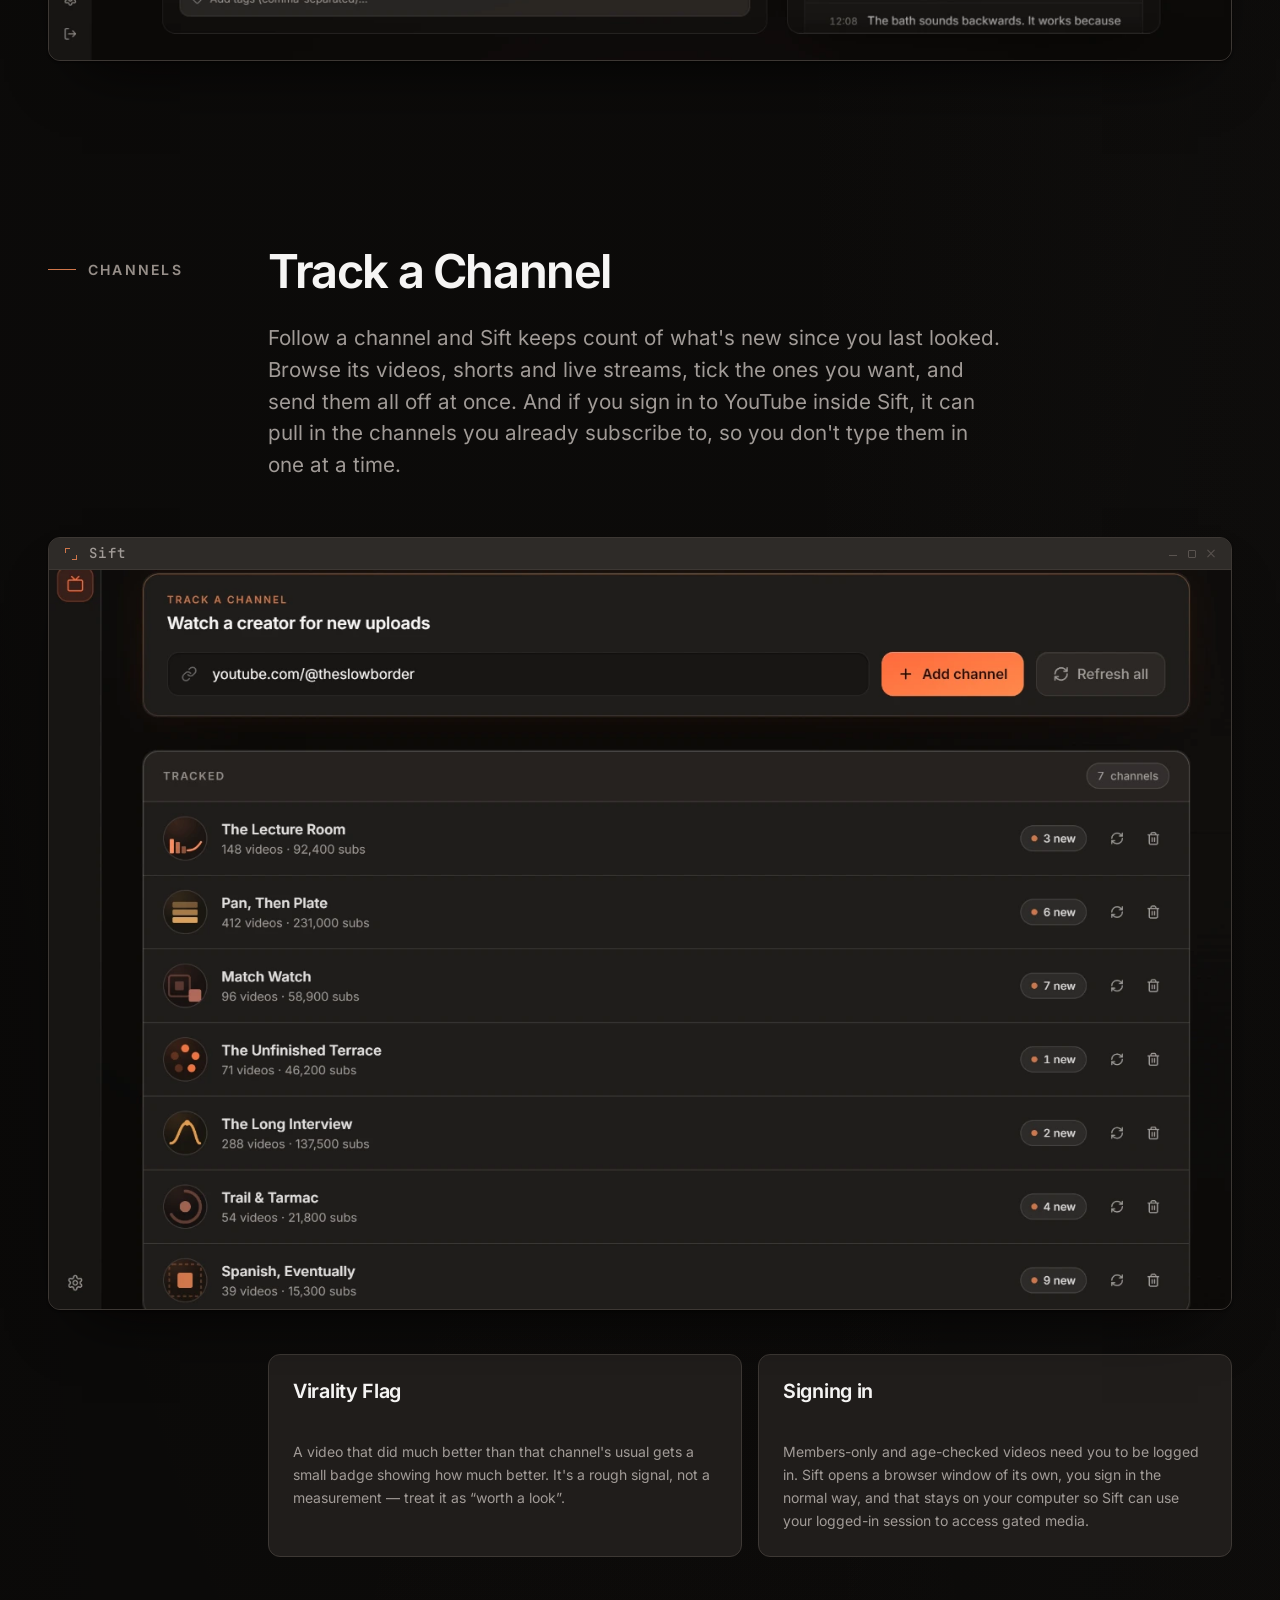
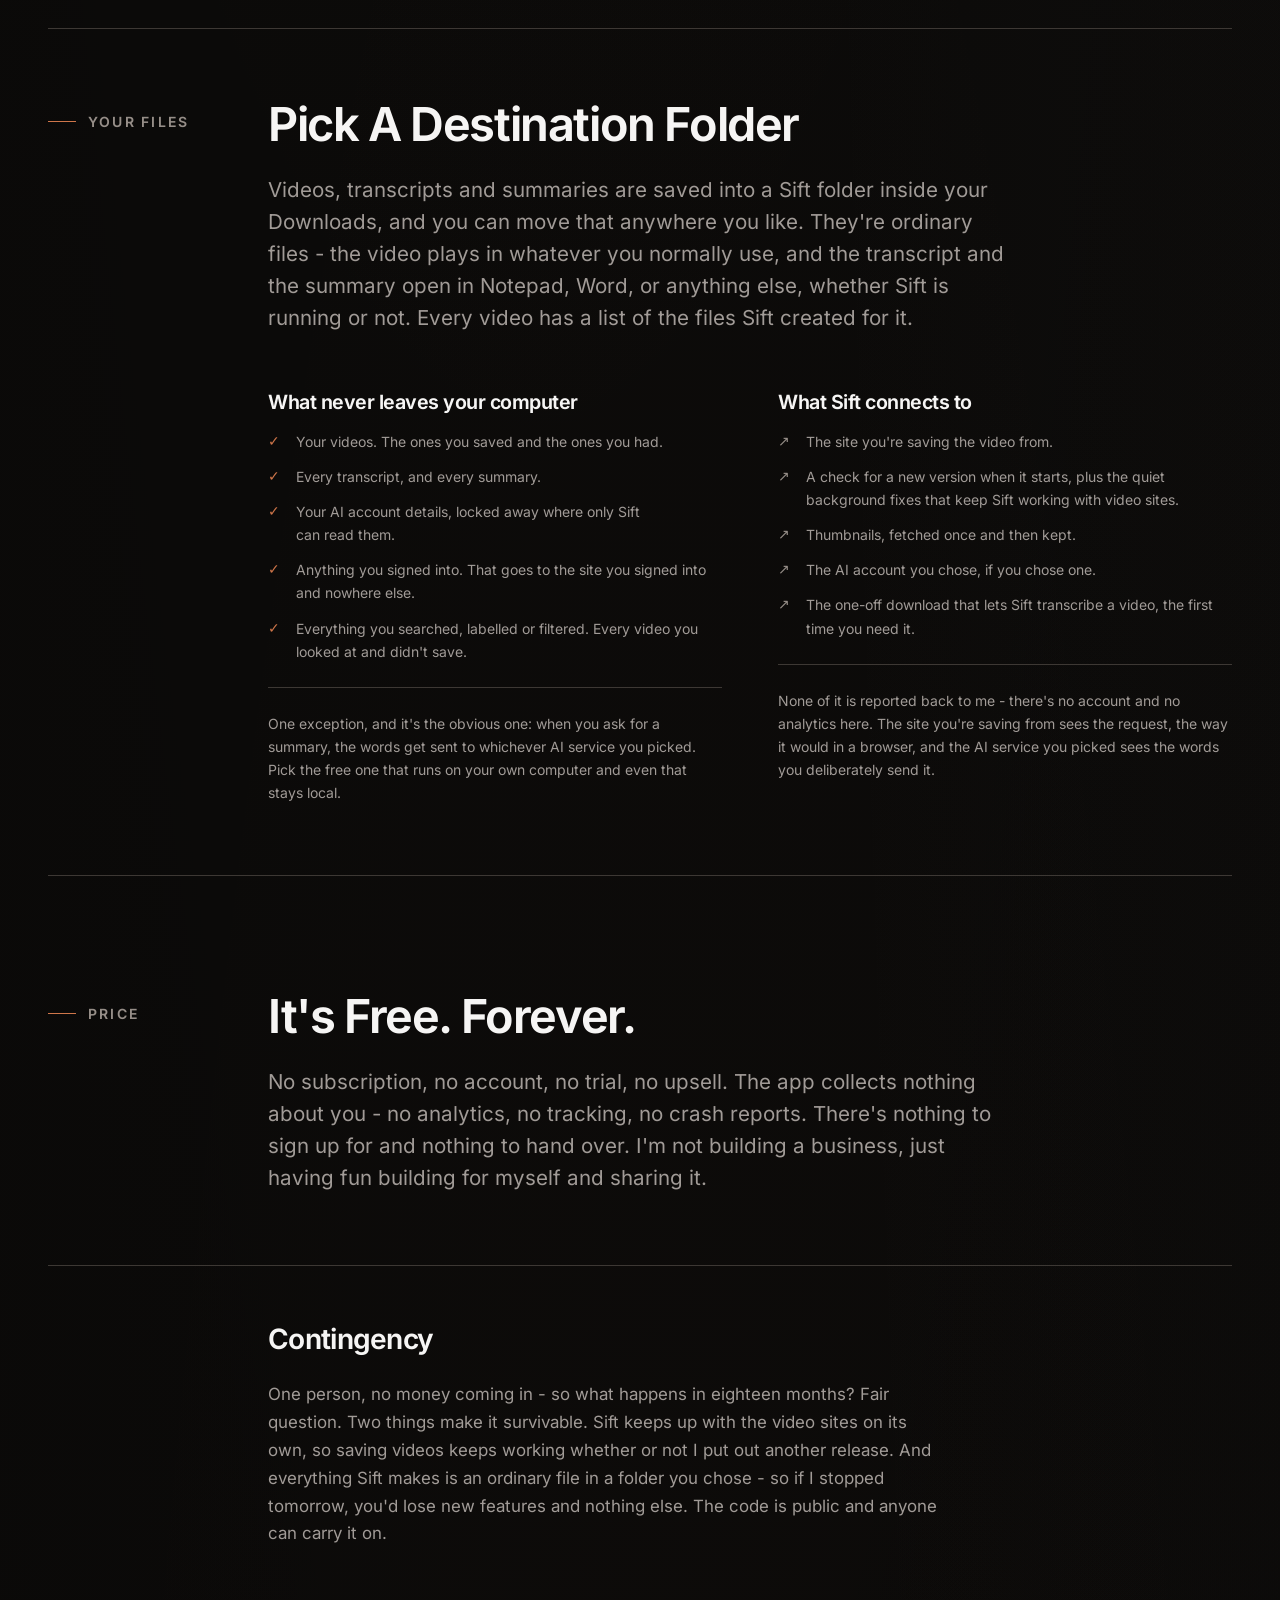
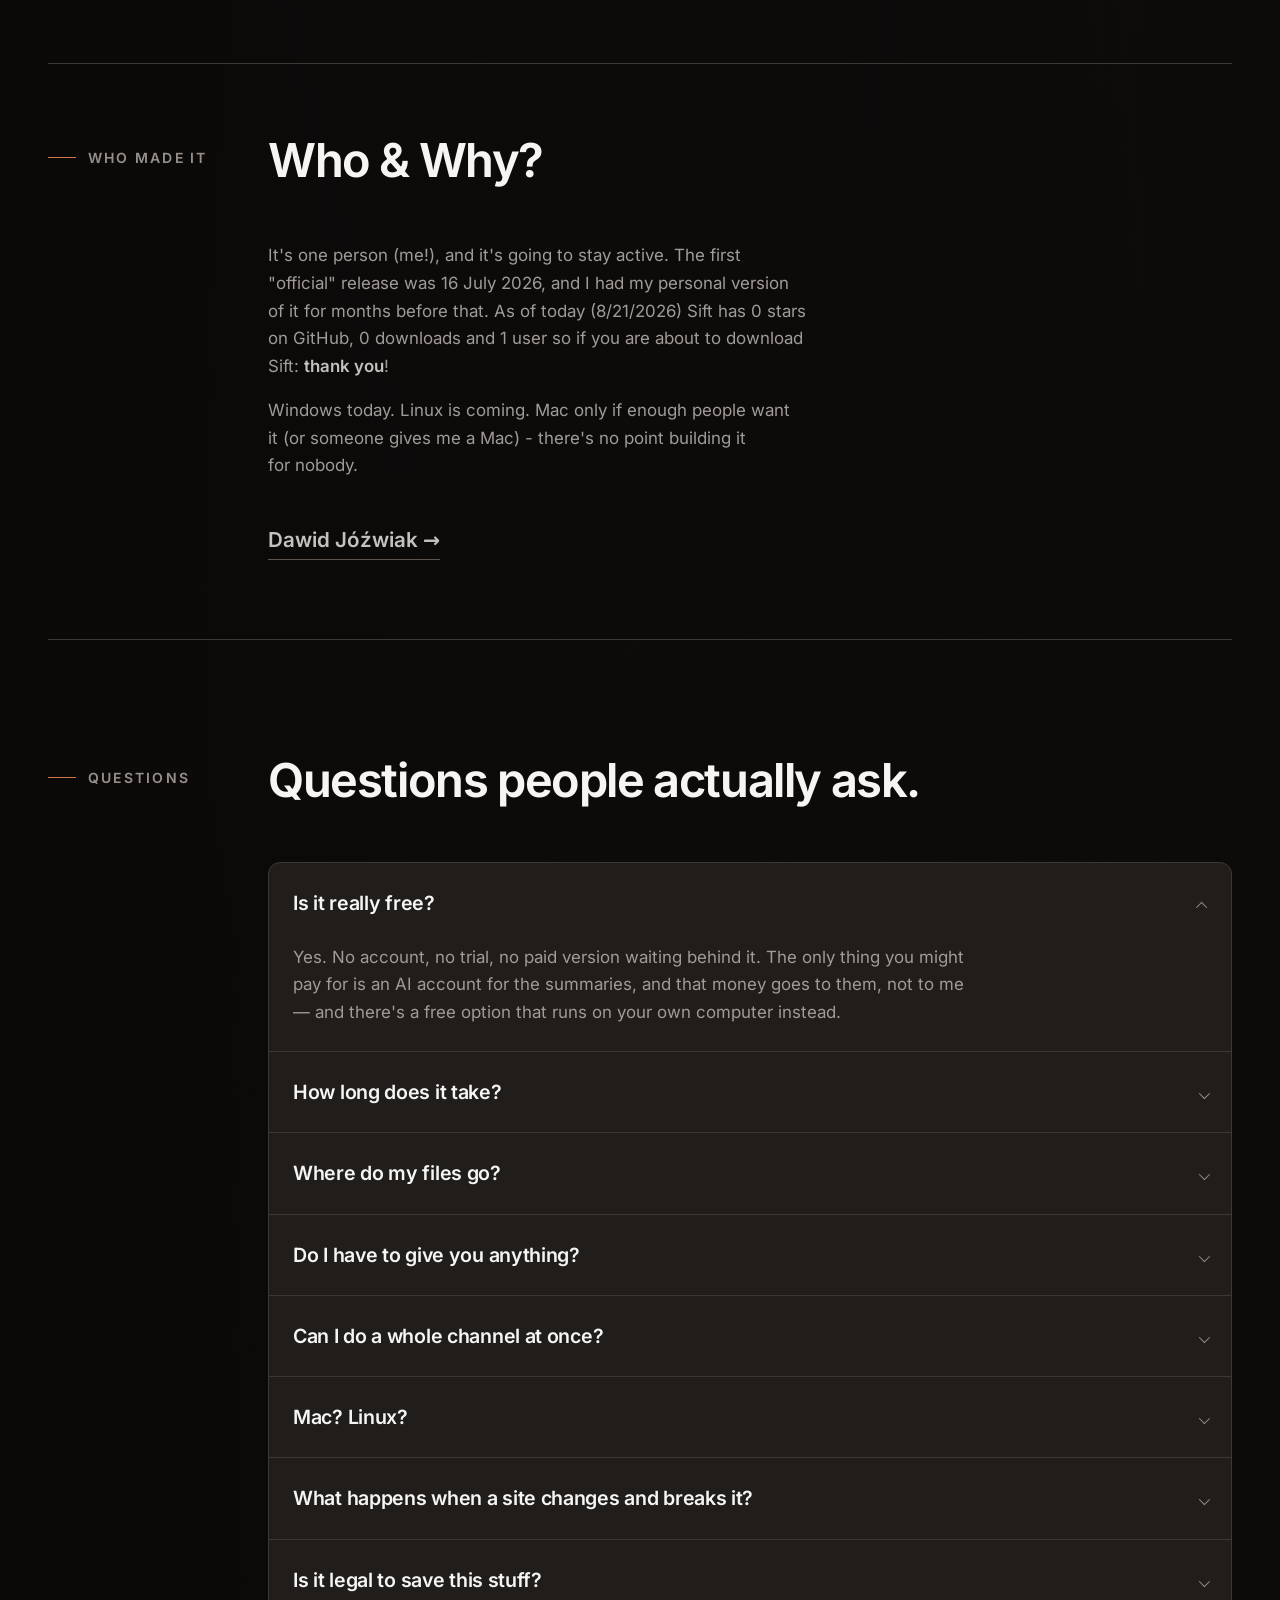
==== commit 0559cd0a: "site: v0.8.5" ====
--- a/index.html
+++ b/index.html
@@ -1350,7 +1350,7 @@
           >
 
           <p class="microcopy download-microcopy">
-            Updated <span data-release-date>21 October 2026</span> — always the
+            Updated <span data-release-date>22 October 2026</span> — always the
             latest one. First time you run it, Windows will warn you it doesn't
             recognise the publisher. That's because I haven't paid to have it
             signed. Click “More info”, then “Run anyway”.
